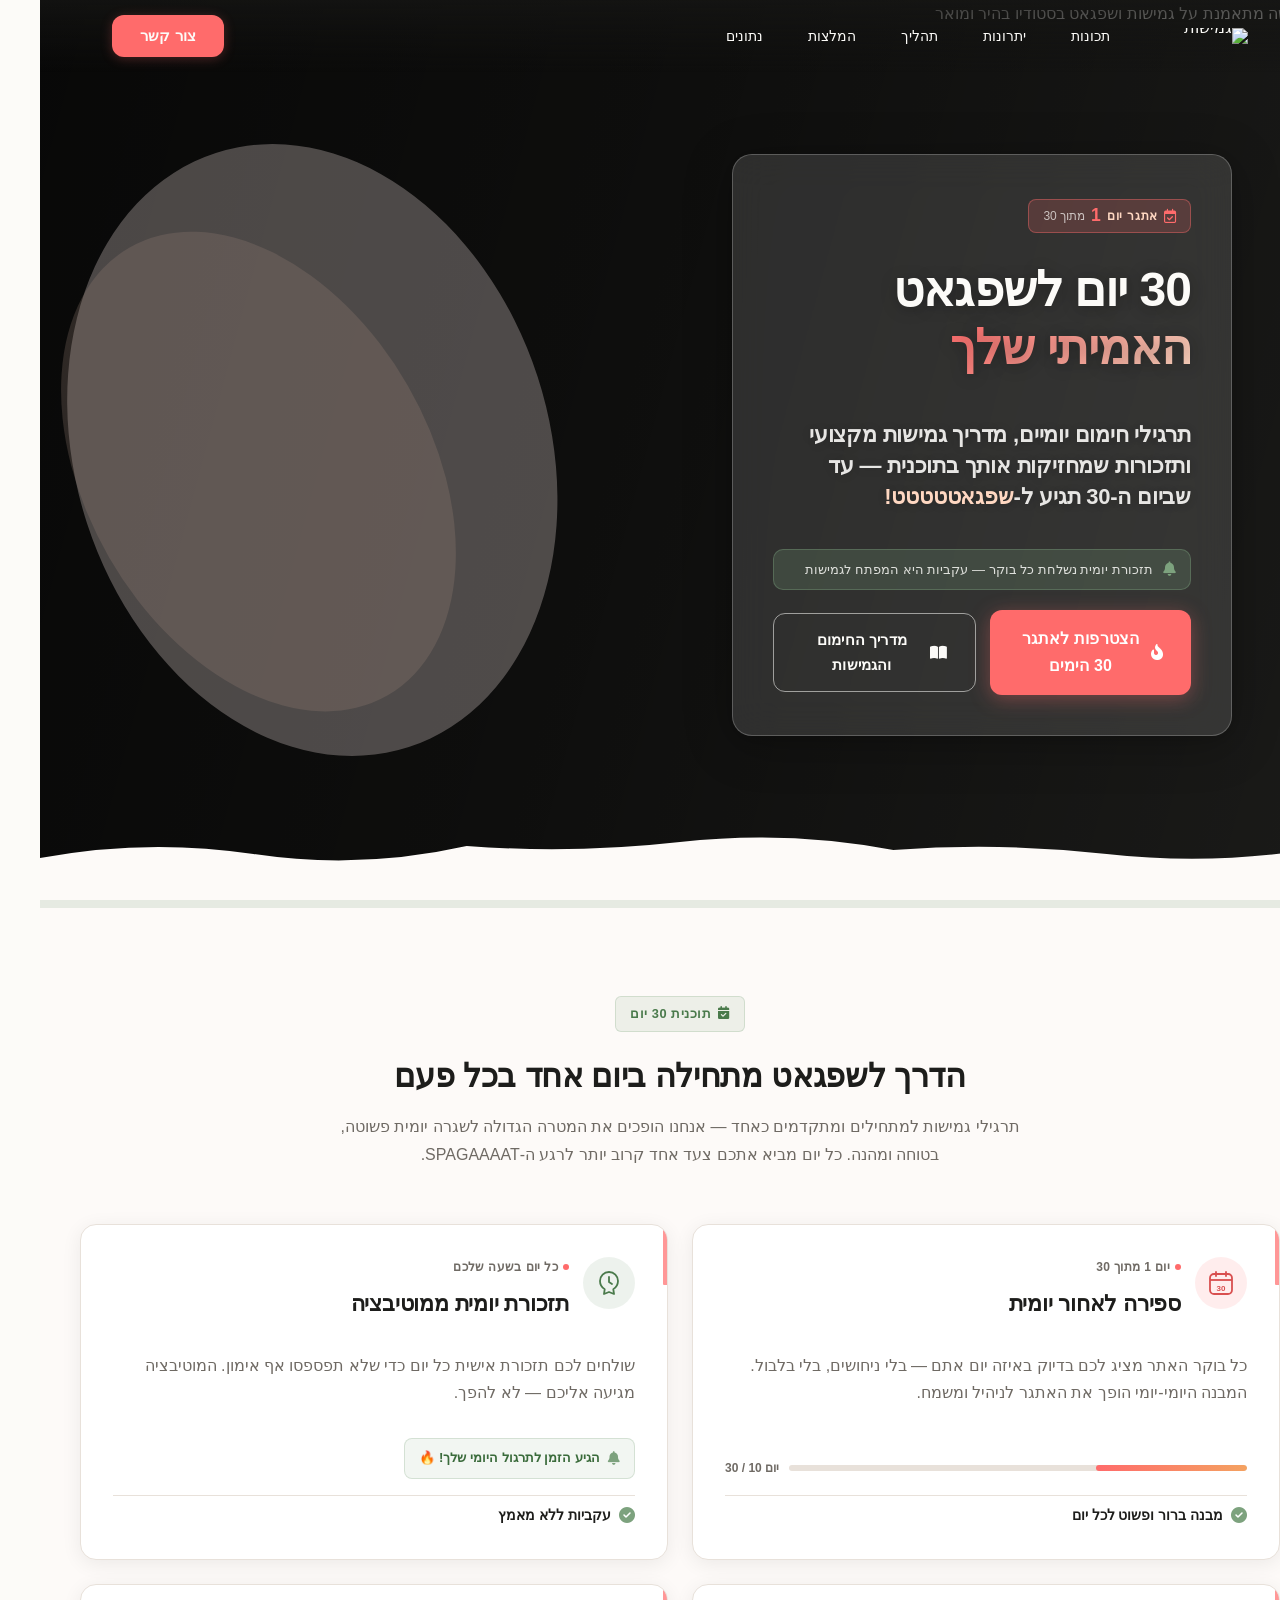
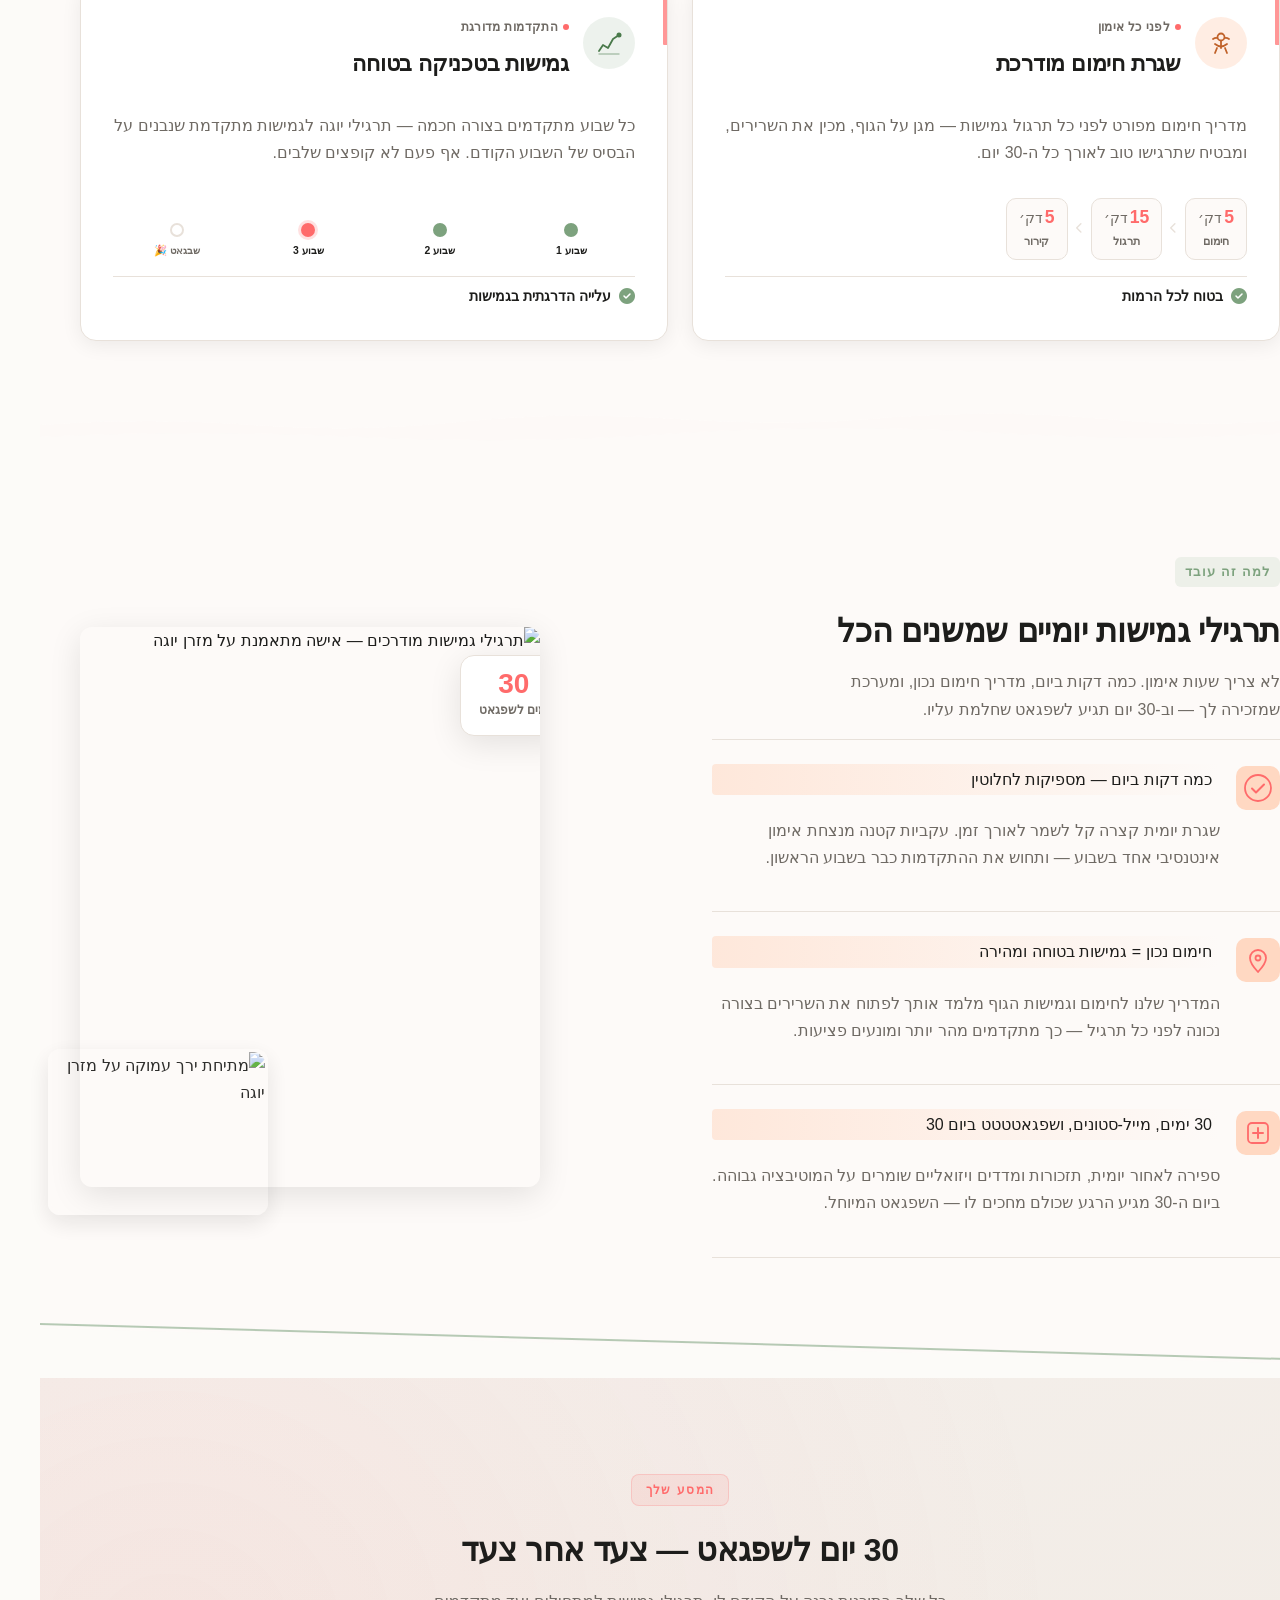
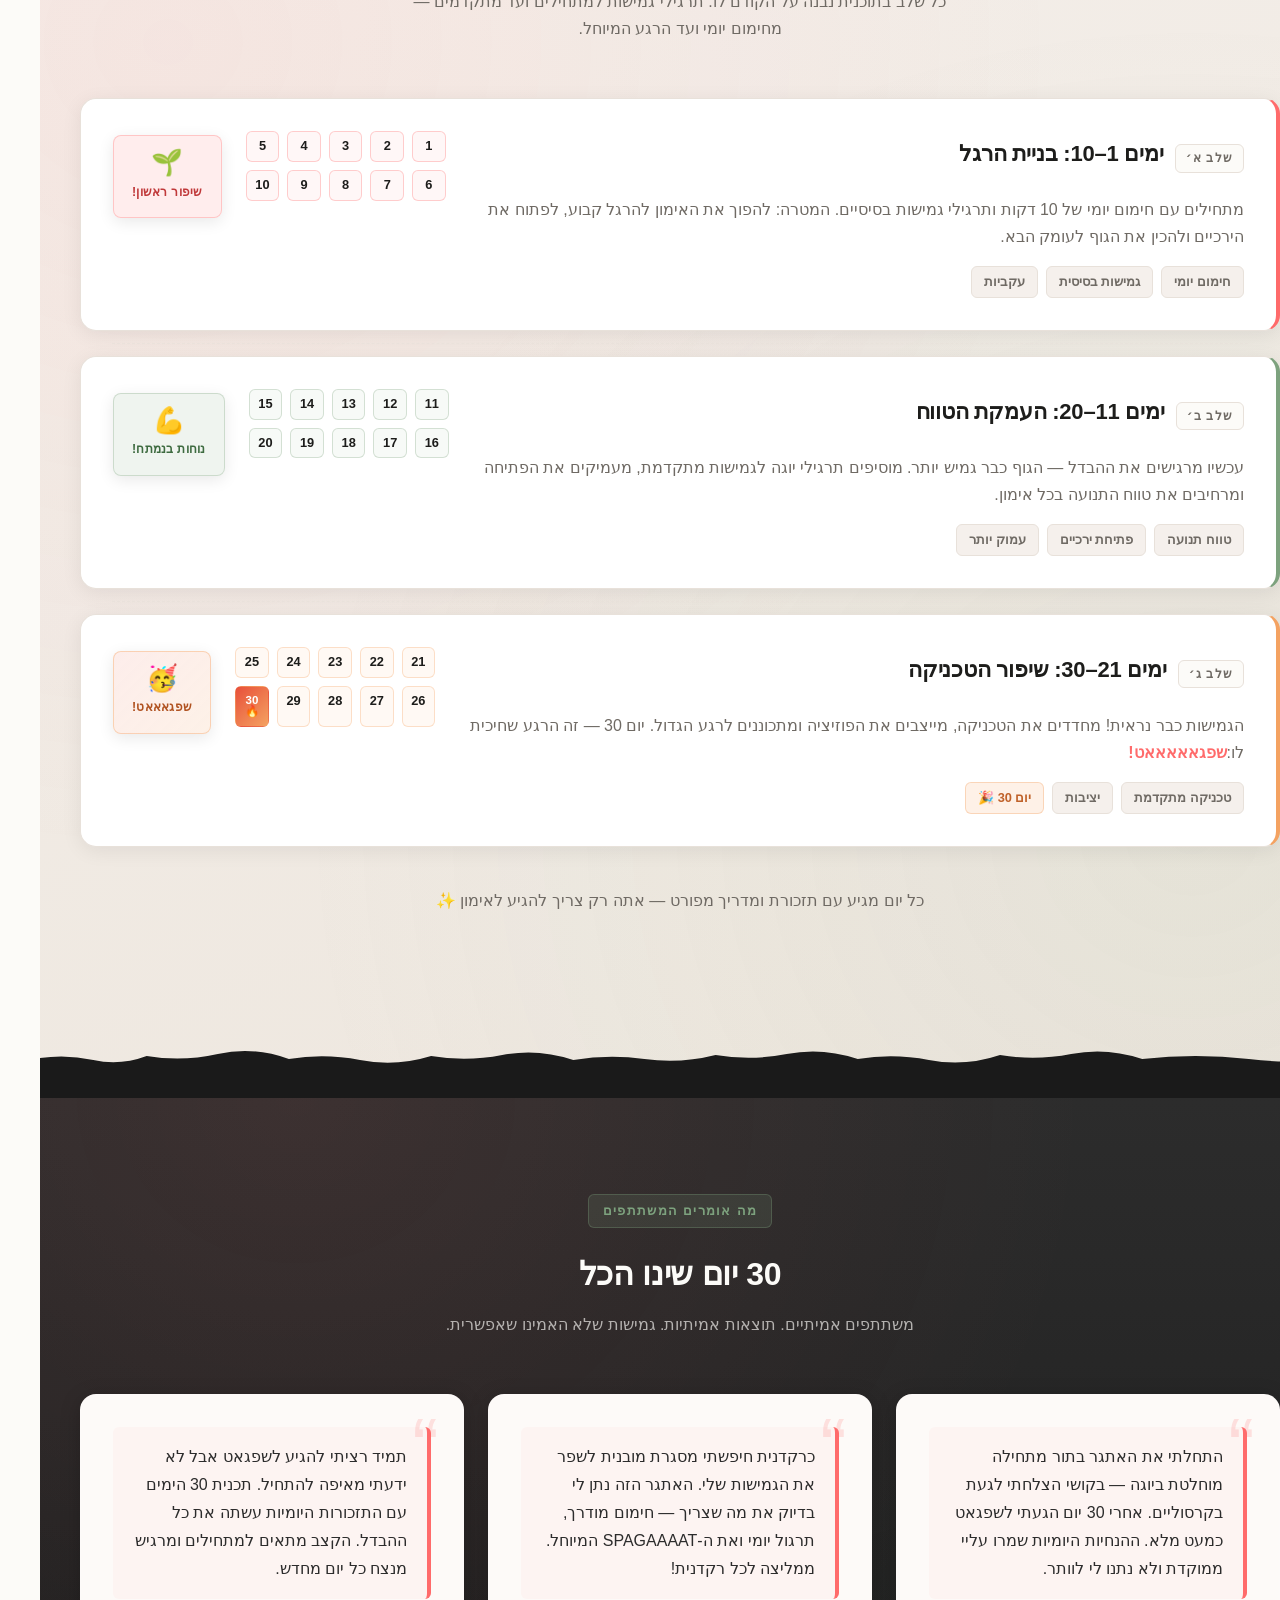
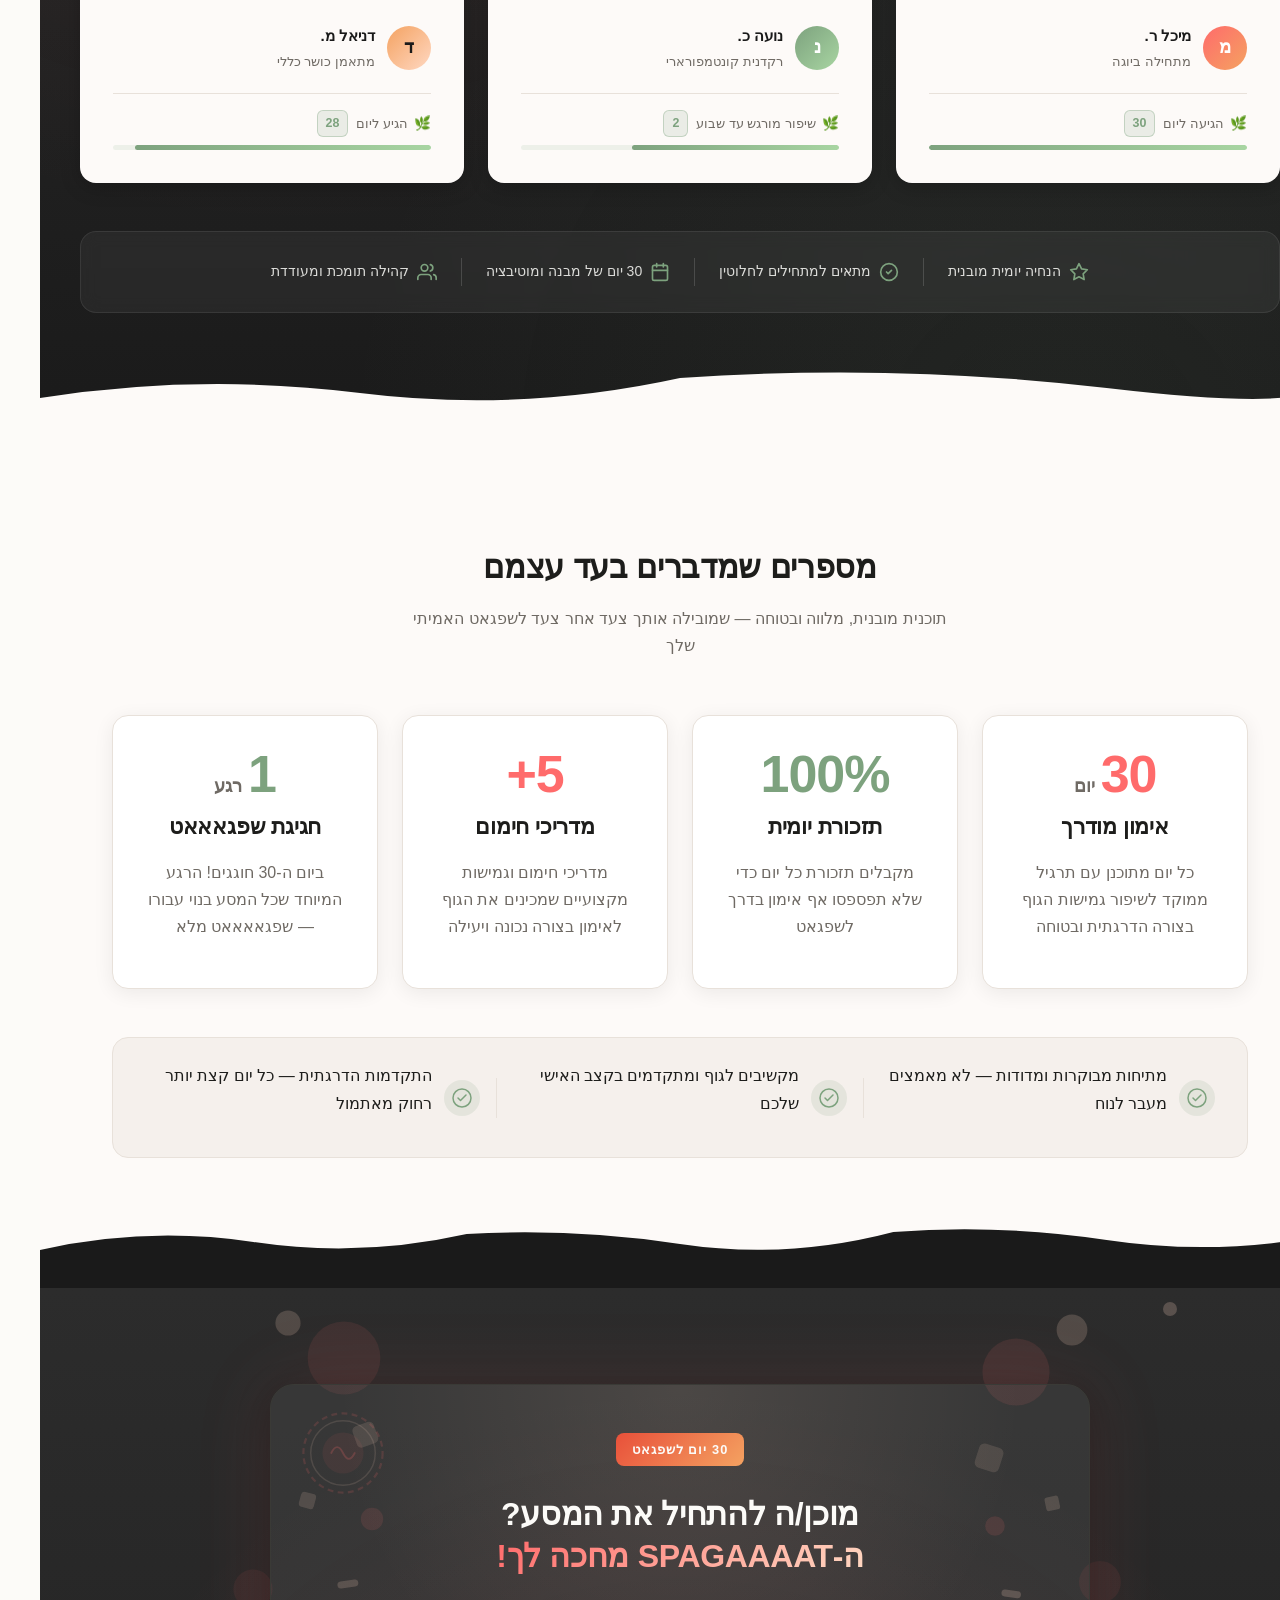
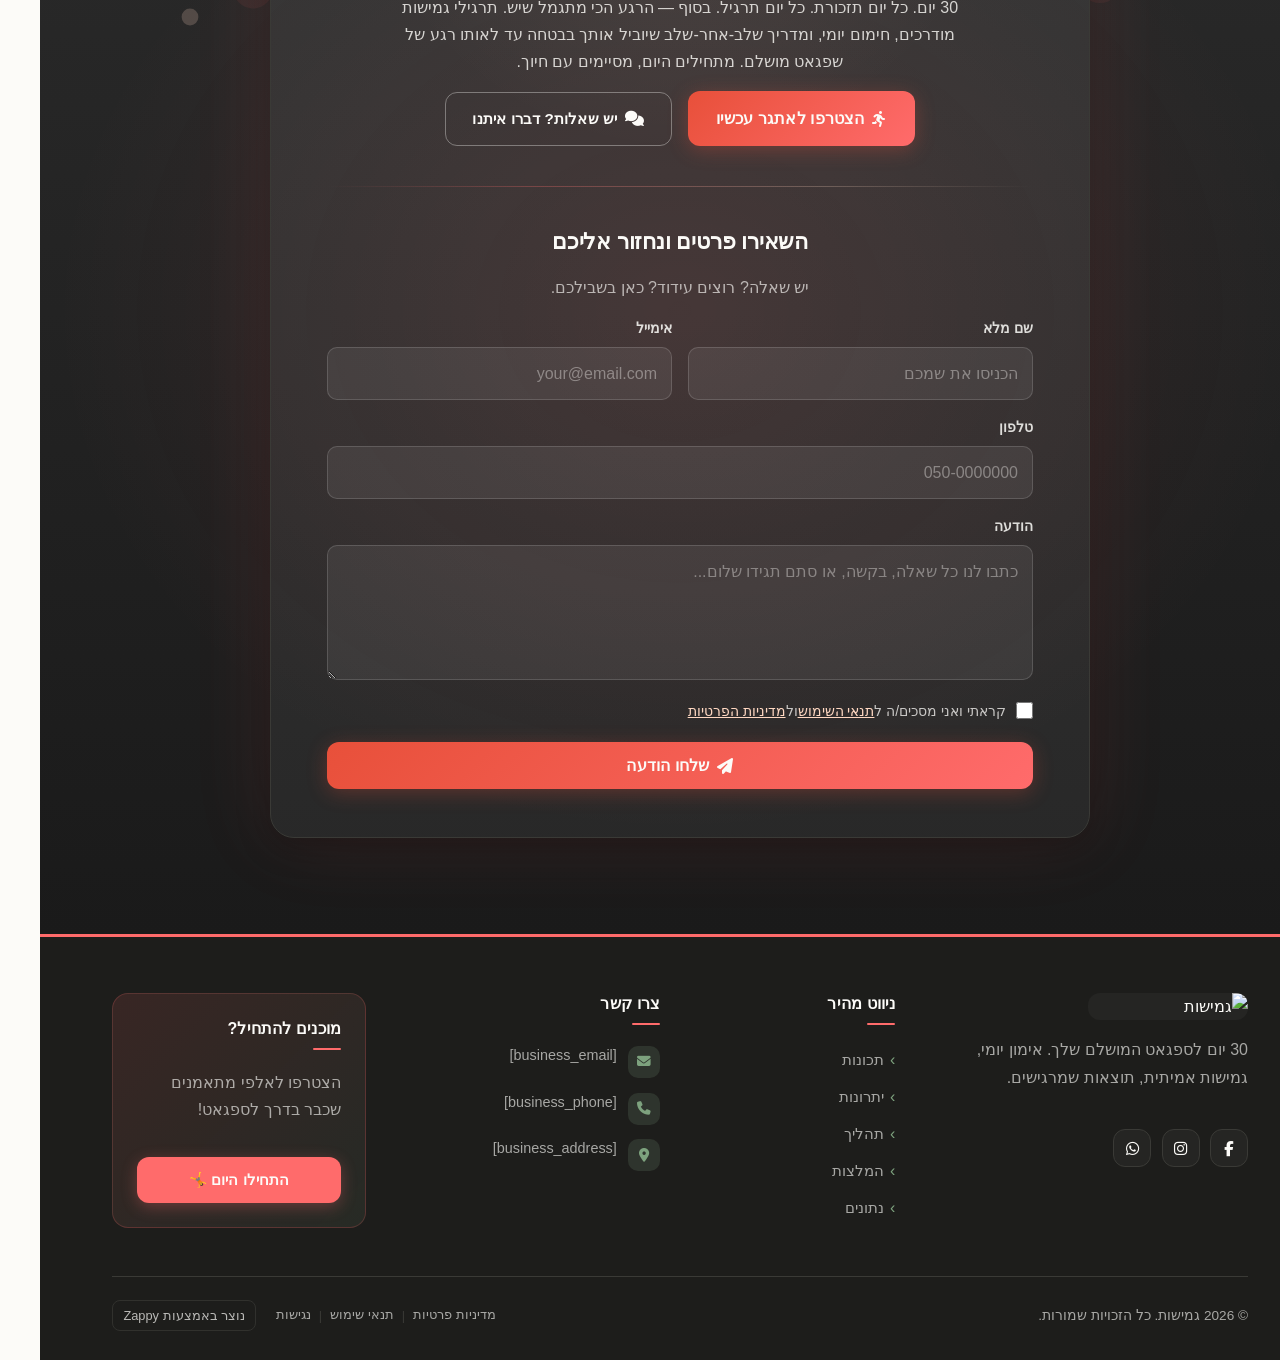
==== public/index.html @ 439f0828 "Background sync: Progressive GitHub Sync" ====
<!doctype html><html dir="rtl" lang="he"><head><meta charset="UTF-8"><meta content="width=device-width,initial-scale=1" name="viewport"><meta content="index, follow" name="robots"><title>גמישות — גמישות</title><meta content="A 30-day splits challenge website that counts down each day and sends daily reminders to practice the splits. The site features a warm-up and flexibility guide " name="description"><meta content="גמישות, תרגילי גמישות למתחילים, גמישות, תרגילי יוגה לגמישות מתקדמת" name="keywords"><link href="/assets/favicon.ico" rel="icon" type="image/x-icon"><link href="/assets/favicon-16x16.png" rel="icon" type="image/png" sizes="16x16"><link href="/assets/favicon-32x32.png" rel="icon" type="image/png" sizes="32x32"><link href="/assets/favicon-48x48.png" rel="icon" type="image/png" sizes="48x48"><link href="/assets/favicon-192x192.png" rel="icon" type="image/png" sizes="192x192"><link href="/assets/favicon-512x512.png" rel="icon" type="image/png" sizes="512x512"><link href="/assets/apple-touch-icon.png" rel="apple-touch-icon"><script>!function(){"use strict";var t="da59eb76-eee5-4b2c-bd40-662107f26c47",e="https://api.zappy5.com/api/analytics/track",a=18e5,n=2592e6,o=!0,i=!0,r=!0;var s=function(){var e="zappy_visitor_"+t,a=null;try{if(a=localStorage.getItem(e)){var o=JSON.parse(a),i=Date.now();if(i-o.created<n)return o.lastSeen=i,localStorage.setItem(e,JSON.stringify(o)),o.id}}catch(t){console.warn("Zappy Analytics: LocalStorage not available")}var r="zv_"+Date.now()+"_"+Math.random().toString(36).substr(2,9);try{localStorage.setItem(e,JSON.stringify({id:r,created:Date.now(),lastSeen:Date.now()}))}catch(t){}return r}(),c=function(){var e="zappy_session_"+t,n=null;try{if(n=sessionStorage.getItem(e)){var o=JSON.parse(n),i=Date.now();if(i-o.timestamp<a)return o.timestamp=i,sessionStorage.setItem(e,JSON.stringify(o)),o.id}}catch(t){console.warn("Zappy Analytics: SessionStorage not available")}var r="zs_"+Date.now()+"_"+Math.random().toString(36).substr(2,9);try{sessionStorage.setItem(e,JSON.stringify({id:r,timestamp:Date.now()}))}catch(t){}return r}();function l(a,n){n=n||{};var o={website_id:t,event_type:a,page_path:window.location.pathname,referrer:document.referrer||"direct",visitor_id:s,session_id:c,metadata:n};if(navigator.sendBeacon){var i=new Blob([JSON.stringify(o)],{type:"application/json"});navigator.sendBeacon(e,i)}else fetch(e,{method:"POST",headers:{"Content-Type":"application/json"},body:JSON.stringify(o),keepalive:!0}).catch(function(t){console.warn("Zappy Analytics: Failed to track event",t)})}o&&l("pageview",{title:document.title,url:window.location.href}),i&&document.addEventListener("click",function(t){var e=t.target;if("BUTTON"===e.tagName||e.closest("button")){var a="BUTTON"===e.tagName?e:e.closest("button");l("click",{element:"button",text:a.textContent.trim().substring(0,100),id:a.id||null,class:a.className||null})}else if("A"===e.tagName||e.closest("a")){var n="A"===e.tagName?e:e.closest("a");l("navigation",{element:"link",text:n.textContent.trim().substring(0,100),href:n.href,external:n.hostname!==window.location.hostname})}},!0),r&&document.addEventListener("submit",function(t){var e=t.target;l("form_submit",{form_id:e.id||null,form_name:e.name||null,form_action:e.action||null,form_method:e.method||"GET"})},!0);var d=Date.now();window.addEventListener("beforeunload",function(){l("page_unload",{time_on_page:Math.floor((Date.now()-d)/1e3),page_path:window.location.pathname})}),window.zappyAnalytics={track:l,getVisitorId:function(){return s},getSessionId:function(){return c}}}()</script><meta content="גמישות — גמישות" property="og:title"><meta content="A 30-day splits challenge website that counts down each day and sends daily reminders to practice the splits. The site features a warm-up and flexibility guide " property="og:description"><meta content="summary_large_image" name="twitter:card"><meta content="גמישות — גמישות" name="twitter:title"><meta content="A 30-day splits challenge website that counts down each day and sends daily reminders to practice the splits. The site features a warm-up and flexibility guide " name="twitter:description"><meta content="website" property="og:type"><meta content="he_IL" property="og:locale"><link href="https://cdnjs.cloudflare.com/ajax/libs/font-awesome/6.4.0/css/all.min.css" rel="stylesheet"><link href="/assets/favicon.ico" rel="icon" type="image/x-icon"><link href="/assets/favicon-16x16.png" rel="icon" type="image/png" sizes="16x16"><link href="/assets/favicon-32x32.png" rel="icon" type="image/png" sizes="32x32"><link href="/assets/favicon-48x48.png" rel="icon" type="image/png" sizes="48x48"><link href="/assets/favicon-192x192.png" rel="icon" type="image/png" sizes="192x192"><link href="/assets/favicon-512x512.png" rel="icon" type="image/png" sizes="512x512"><link href="/assets/apple-touch-icon.png" rel="apple-touch-icon"><link href="https://cdn.jsdelivr.net/npm/vanilla-cookieconsent@3/dist/cookieconsent.css" rel="stylesheet"><script src="https://cdn.jsdelivr.net/npm/vanilla-cookieconsent@3/dist/cookieconsent.umd.js"></script><script src="https://cdn.jsdelivr.net/gh/mickidum/acc_toolbar/acctoolbar/acctoolbar.min.js"></script><link href="/styles.css" rel="stylesheet"><style id="zappy-dropdown-submenu-styles">#navMenu li:has(.sub-menu),.nav-menu li:has(.sub-menu),.navbar li:has(.sub-menu),nav li:has(.sub-menu){position:relative}#navMenu .sub-menu,.nav-menu .sub-menu,.navbar .sub-menu,nav .sub-menu{display:block!important;position:absolute!important;top:100%;left:0;min-width:220px;background:#fff;border-radius:8px;box-shadow:0 8px 25px rgba(0,0,0,.15);padding:8px 0;opacity:0;visibility:hidden;transform:translateY(10px);transition:all .3s ease;z-index:1000;list-style:none;pointer-events:none}#navMenu li:hover>.sub-menu,.nav-menu li:hover>.sub-menu,.navbar li:hover>.sub-menu,nav li:hover>.sub-menu{opacity:1!important;visibility:visible!important;transform:translateY(0)!important;pointer-events:auto!important}.sub-menu li{list-style:none;margin:0;padding:0}.sub-menu a{display:block!important;padding:10px 16px!important;color:var(--text-dark,#333)!important;font-weight:500;text-decoration:none;white-space:nowrap;transition:background-color .2s}.sub-menu .zappy-nav-child>a{padding-left:28px!important;font-size:.9em!important;opacity:.85!important}[dir=rtl] .sub-menu .zappy-nav-child>a,html[lang=ar] .sub-menu .zappy-nav-child>a,html[lang=he] .sub-menu .zappy-nav-child>a{padding-left:10px!important;padding-right:28px!important}.sub-menu .zappy-nav-parent>a{font-weight:600!important}.sub-menu a:hover{background-color:#f5f5f5}[dir=rtl] .nav-menu .sub-menu,[dir=rtl] .navbar .sub-menu,[dir=rtl] nav .sub-menu,html[lang=ar] .nav-menu .sub-menu,html[lang=ar] .navbar .sub-menu,html[lang=ar] nav .sub-menu,html[lang=he] .nav-menu .sub-menu,html[lang=he] .navbar .sub-menu,html[lang=he] nav .sub-menu{left:auto!important;right:0!important}.sub-menu:empty,.sub-menu:not(:has(li)):not(:has(> a)),.sub-menu:not(:has(li:not(.zappy-hidden-menu-item))):not(:has(> a)){display:none!important;opacity:0!important;visibility:hidden!important;pointer-events:none!important}li:has(.menu-group-title):hover>.sub-menu{opacity:1!important;visibility:visible!important;transform:translateY(0)!important;pointer-events:auto!important}#navMenu>li>.menu-group-title,.nav-menu>li>.menu-group-title{display:inline-block;padding:.5rem 1rem;cursor:default;user-select:none}@media (max-width:768px){#navMenu .sub-menu,.nav-menu .sub-menu,.navbar .sub-menu,nav .sub-menu{position:static!important;transform:none!important;box-shadow:none!important;background:0 0!important;max-height:0;overflow:hidden;opacity:0;visibility:hidden;transition:max-height .3s ease,opacity .3s ease;padding:0!important;border-radius:0!important}#navMenu .sub-menu.mobile-expanded,.nav-menu .sub-menu.mobile-expanded,.navbar .sub-menu.mobile-expanded{max-height:none!important;overflow-y:visible!important;opacity:1!important;visibility:visible!important;padding:8px 0 8px 16px!important}[dir=rtl] .sub-menu.mobile-expanded,html[lang=he] .sub-menu.mobile-expanded{padding:8px 16px 8px 0!important}#navMenu li:hover>.sub-menu,.nav-menu li:hover>.sub-menu,.navbar li:hover>.sub-menu,nav li:hover>.sub-menu{opacity:0;visibility:hidden;pointer-events:none}#navMenu li>.sub-menu.mobile-expanded,.nav-menu li>.sub-menu.mobile-expanded,.navbar li>.sub-menu.mobile-expanded,nav li>.sub-menu.mobile-expanded{opacity:1!important;visibility:visible!important;pointer-events:auto!important}#navMenu li:has(.sub-menu),.nav-menu li:has(.sub-menu),.navbar li:has(.sub-menu),nav li:has(.sub-menu){display:flex!important;flex-wrap:wrap!important;align-items:center!important;position:relative!important;min-height:44px!important}#navMenu li:has(.sub-menu)>a,.nav-menu li:has(.sub-menu)>a,.navbar li:has(.sub-menu)>a,nav li:has(.sub-menu)>a{flex:1!important;min-width:0!important}#navMenu li:has(.sub-menu)>.menu-group-title,.nav-menu li:has(.sub-menu)>.menu-group-title,.navbar li:has(.sub-menu)>.menu-group-title,nav li:has(.sub-menu)>.menu-group-title{flex:1!important;min-width:0!important;padding:0!important;line-height:inherit!important}#navMenu li:has(.sub-menu)>.sub-menu,.nav-menu li:has(.sub-menu)>.sub-menu,.navbar li:has(.sub-menu)>.sub-menu,nav li:has(.sub-menu)>.sub-menu{flex-basis:100%!important;width:100%!important}#navMenu li:has(.sub-menu)>a [class*=arrow],#navMenu li:has(.sub-menu)>a [class*=chevron],.nav-menu li:has(.sub-menu)>a .fa-angle-down,.nav-menu li:has(.sub-menu)>a .fa-chevron-down,.nav-menu li:has(.sub-menu)>a [class*=arrow],.nav-menu li:has(.sub-menu)>a [class*=chevron],nav li:has(.sub-menu)>a [class*=arrow],nav li:has(.sub-menu)>a [class*=chevron]{display:none!important;visibility:hidden!important}.mobile-submenu-toggle{display:flex!important;align-items:center!important;justify-content:center!important;width:44px!important;height:auto!important;background:0 0!important;border:none!important;cursor:pointer!important;color:var(--text-light)!important;position:static!important;flex-shrink:0!important;align-self:stretch!important;z-index:2!important;padding:0!important;margin:0!important}.mobile-submenu-toggle::after{content:''!important;width:0!important;height:0!important;border-left:6px solid transparent!important;border-right:6px solid transparent!important;border-top:7px solid currentColor!important;transition:transform .3s ease!important}.mobile-submenu-toggle.expanded::after{transform:rotate(180deg)!important}.sub-menu a{padding:10px 0!important;display:block!important;color:var(--text-light)!important;white-space:normal!important}.sub-menu .zappy-nav-child>a{padding-left:28px!important;font-size:.9em!important;opacity:.85!important}[dir=rtl] .sub-menu .zappy-nav-child>a,html[lang=ar] .sub-menu .zappy-nav-child>a,html[lang=he] .sub-menu .zappy-nav-child>a{padding-left:0!important;padding-right:28px!important}.sub-menu .zappy-nav-parent>a{font-weight:600!important}#navMenu.active,.nav-menu.active{max-width:100vw!important;overflow-x:hidden!important;box-sizing:border-box!important}.navbar .sub-menu li a,.zappy-products-dropdown .sub-menu a,nav.navbar .sub-menu li a{color:var(--text-light)!important}}@media (min-width:769px){.mobile-submenu-toggle{display:none!important}}</style><style id="mobile-lang-menu-deployed-css">@media (max-width:768px){.lang-switcher,.nav-container .lang-switcher,.nav-cta-container .lang-switcher,.nav-ecommerce-icons .lang-switcher,.nav-icons-left .lang-switcher,.navbar .lang-switcher,.navbar .nav-cta-container .lang-switcher{display:none!important}.mobile-lang-menu{width:100%;border-top:1px solid rgba(128,128,128,.2);padding:8px 0 0 0;margin-top:8px}.mobile-lang-toggle{display:flex!important;align-items:center;justify-content:space-between;width:100%;padding:12px 16px;background:0 0;border:none;cursor:pointer;font-size:15px;color:inherit;font-family:inherit}.mobile-lang-toggle::after{content:'';display:inline-block;width:8px;height:8px;border-right:2px solid currentColor;border-bottom:2px solid currentColor;transform:rotate(45deg);transition:transform .3s ease;margin-left:8px}.mobile-lang-toggle.expanded::after{transform:rotate(-135deg)}.mobile-lang-options{max-height:0;overflow:hidden;transition:max-height .3s ease}.mobile-lang-options.expanded{max-height:300px}.mobile-lang-option{display:flex!important;align-items:center;gap:10px;padding:10px 24px;text-decoration:none;color:inherit;font-size:14px;font-family:inherit}.mobile-lang-option:hover{background:rgba(128,128,128,.1)}.mobile-lang-option.active{font-weight:600;opacity:.7;pointer-events:none}.mobile-lang-option img{width:20px;height:20px;border-radius:50%}}@media (min-width:769px){.mobile-lang-menu{display:none!important}}</style><style id="zappy-widget-visibility">#mic-access-tool-box,#mic-access-tool-general-button,#mic-init-access-tool #mic-access-tool-box,#mic-init-access-tool #mic-access-tool-general-button,#mic-init-access-tool .mic-access-tool-general-button,._access-icon,._access-menu,.mic-access-tool-box,.mic-access-tool-general-button,div[id*=mic-access-tool-box]{display:none!important;visibility:hidden!important;opacity:0!important;pointer-events:none!important}</style></head><body><nav class="navbar" dir="rtl"><button class="mobile-toggle" aria-label="Menu" id="mobileToggle"><svg viewBox="0 0 24 24" fill="none" height="24" width="24" class="hamburger-icon"><path d="M3 12h18M3 6h18M3 18h18" stroke="currentColor" stroke-width="2" stroke-linecap="round"></path></svg><svg viewBox="0 0 24 24" fill="none" height="24" width="24" class="close-icon" style="display:none"><path d="M18 6L6 18M6 6l12 12" stroke="currentColor" stroke-width="2" stroke-linecap="round"></path></svg></button><button class="phone-header-btn" aria-label="Call" data-phone="[business_phone]"><svg viewBox="0 0 24 24" fill="currentColor" height="20" width="20"><path d="M22 16.92v3a2 2 0 0 1-2.18 2 19.79 19.79 0 0 1-8.63-3.07 19.5 19.5 0 0 1-6-6 19.79 19.79 0 0 1-3.07-8.67A2 2 0 0 1 4.11 2h3a2 2 0 0 1 2 1.72 12.84 12.84 0 0 0 .7 2.81 2 2 0 0 1-.45 2.11L8.09 9.91a16 16 0 0 0 6 6l1.27-1.27a2 2 0 0 1 2.11-.45 12.84 12.84 0 0 0 2.81.7A2 2 0 0 1 22 16.92z"></path></svg></button><div class="nav-container"><div class="nav-right-group"><div class="nav-brand"><a href="/" class="logo-link"><img alt="גמישות" src="/assets/logo.webp" class="logo"></a></div><ul class="nav-menu" id="navMenu"><li><a href="#features">תכונות</a></li><li><a href="#benefits">יתרונות</a></li><li><a href="#process">תהליך</a></li><li><a href="#testimonials">המלצות</a></li><li><a href="#stats">נתונים</a></li></ul></div><div class="nav-cta-container"><a href="#cta" class="nav-cta-btn">צור קשר</a></div></div></nav><script>window.addEventListener("load",function(){const e=document.querySelector(".navbar, nav, header");if(!e)return void console.log("[Navbar] Navbar element not found");let t=document.getElementById("mobileToggle")||document.querySelector(".mobile-toggle")||document.querySelector(".hamburger")||document.querySelector(".hamburger-menu")||document.querySelector(".menu-toggle")||document.querySelector(".burger-menu")||document.querySelector('[aria-label="Menu"]')||document.querySelector('[aria-label="תפריט"]');const o=document.querySelector(".phone-header-btn"),n=window.getComputedStyle(e);let r=n.backgroundColor;if(console.log("[Navbar] Initial navbar background:",r),"transparent"===r||"rgba(0, 0, 0, 0)"===r||r.startsWith("rgba")&&r.includes(", 0)")){const e=n.backgroundImage;if(e&&"none"!==e)console.log("[Navbar] Navbar has background image/gradient, using dark text"),r="rgb(240, 240, 240)";else{const e=window.getComputedStyle(document.body).backgroundColor;console.log("[Navbar] Navbar transparent, using body background:",e),r=e}}const i=r.match(/\d+/g);if(i&&i.length>=3){const e=(.299*parseInt(i[0])+.587*parseInt(i[1])+.114*parseInt(i[2]))/255;console.log("[Navbar] Mobile button colors preserved from Claude CSS (luminance:",e.toFixed(2)+")");const n=document.createElement("style");n.id="zappy-mobile-nav-fix";document.documentElement.lang;document.documentElement.dir,n.textContent='\n        /* Hide mobile buttons on desktop, show only on mobile */\n        @media (min-width: 769px) {\n          .mobile-toggle,\n          .phone-header-btn {\n            display: none !important;\n          }\n        }\n        \n        /* Show and position mobile buttons correctly on mobile */\n        @media (max-width: 768px) {\n          .mobile-toggle,\n          .phone-header-btn {\n            position: absolute !important;\n            top: 50% !important;\n            transform: translateY(-50%) !important;\n            z-index: 1001 !important;\n            display: flex !important;\n            align-items: center !important;\n            justify-content: center !important;\n            width: 36px !important;\n            height: 36px !important;\n            border-radius: 50% !important;\n            border: none !important;\n            cursor: pointer !important;\n            padding: 6px !important;\n            background: none !important;\n            color: var(--nav-text, var(--text-light)) !important;\n          }\n          \n          /* LTR positioning (default): hamburger LEFT, phone RIGHT */\n          html:not([dir="rtl"]):not([lang="he"]):not([lang="ar"]) .mobile-toggle,\n          html[dir="ltr"] .mobile-toggle {\n            left: 12px !important;\n            right: auto !important;\n          }\n          html:not([dir="rtl"]):not([lang="he"]):not([lang="ar"]) .phone-header-btn,\n          html[dir="ltr"] .phone-header-btn {\n            right: 12px !important;\n            left: auto !important;\n          }\n          \n          /* RTL positioning: hamburger RIGHT, phone LEFT */\n          html[dir="rtl"] .mobile-toggle,\n          html[lang="he"] .mobile-toggle,\n          html[lang="ar"] .mobile-toggle {\n            right: 12px !important;\n            left: auto !important;\n          }\n          html[dir="rtl"] .phone-header-btn,\n          html[lang="he"] .phone-header-btn,\n          html[lang="ar"] .phone-header-btn {\n            left: 12px !important;\n            right: auto !important;\n          }\n          \n          /* CRITICAL: Ensure nav-container has min-height on mobile */\n          /* All children are positioned absolutely/fixed on mobile, so height:auto collapses to 0 */\n          .nav-container {\n            min-height: 70px !important;\n            position: relative !important;\n          }\n          \n          /* Ensure SVG icons are properly sized and inherit color */\n          .mobile-toggle svg,\n          .phone-header-btn svg {\n            width: 24px !important;\n            height: 24px !important;\n            /* Don\'t force display - let JavaScript control hamburger/close toggle */\n          }\n          \n          /* Reset nav-cta-container on mobile - remove desktop box-shadow/padding */\n          /* that creates a visible ghost box when CTA button is hidden */\n          .nav-cta-container {\n            box-shadow: none !important;\n            padding: 0 !important;\n          }\n          \n          /* Hide nav-cta-container entirely on mobile when there\'s no lang-switcher */\n          /* (only the CTA button is inside, and it\'s hidden on mobile) */\n          .nav-cta-container:not(:has(.lang-switcher)) {\n            display: none !important;\n          }\n          \n          /* CRITICAL: Prevent hero image fade gradient from bleeding over headline text */\n          /* The .image-fade-gradient has bottom: -30px (extends below parent) */\n          /* On mobile stacked layout, this overlaps the h1 text below the image */\n          .hero-image-column {\n            overflow: hidden !important;\n          }\n          .image-fade-gradient {\n            bottom: 0 !important;\n          }\n          \n          /* Hide desktop language switcher on mobile - hamburger menu handles it */\n          /* High specificity to override stored CSS */\n          .lang-switcher,\n          .nav-cta-container .lang-switcher,\n          .nav-container .lang-switcher,\n          .navbar .lang-switcher,\n          .navbar .nav-cta-container .lang-switcher {\n            display: none !important;\n          }\n        }\n      ';const r=document.getElementById("zappy-mobile-nav-fix");r&&r.remove(),document.head.appendChild(n),console.log("[Navbar] Critical CSS injected for mobile nav positioning");const l=window.innerWidth<=768;if(t){const e=t.querySelector(".hamburger-icon"),o=t.querySelector(".close-icon");e&&(e.style.setProperty("width","24px","important"),e.style.setProperty("height","24px","important"),e.style.setProperty("display","block","important")),o&&(o.style.setProperty("width","24px","important"),o.style.setProperty("height","24px","important"),o.style.setProperty("display","none","important")),l?(t.style.setProperty("position","absolute","important"),t.style.setProperty("top","50%","important"),t.style.setProperty("transform","translateY(-50%)","important"),t.style.setProperty("z-index","1001","important"),t.style.removeProperty("left"),t.style.removeProperty("right"),console.log("[Navbar] Mobile toggle positioning applied (mobile viewport)")):(t.style.removeProperty("position"),t.style.removeProperty("top"),t.style.removeProperty("transform"),t.style.removeProperty("z-index"),t.style.removeProperty("left"),t.style.removeProperty("right"),console.log("[Navbar] Desktop viewport - cleared mobile toggle inline positioning"))}if(o){const e=o.querySelector("svg");e&&(e.style.width="24px",e.style.height="24px",e.setAttribute("width","24"),e.setAttribute("height","24")),l?(o.style.setProperty("position","absolute","important"),o.style.setProperty("top","50%","important"),o.style.setProperty("transform","translateY(-50%)","important"),o.style.setProperty("z-index","1001","important"),o.style.removeProperty("left"),o.style.removeProperty("right"),console.log("[Navbar] Phone button positioning applied (mobile viewport)")):(o.style.removeProperty("position"),o.style.removeProperty("top"),o.style.removeProperty("transform"),o.style.removeProperty("z-index"),o.style.removeProperty("left"),o.style.removeProperty("right"),console.log("[Navbar] Desktop viewport - cleared phone button inline positioning"))}}else console.log("[Navbar] Could not parse background color:",r);t=document.getElementById("mobileToggle")||document.querySelector(".mobile-toggle")||document.querySelector(".hamburger")||document.querySelector(".hamburger-menu")||document.querySelector(".menu-toggle")||document.querySelector(".burger-menu")||document.querySelector('[aria-label="Menu"]')||document.querySelector('[aria-label="תפריט"]');const l=document.getElementById("navMenu")||document.querySelector(".nav-menu")||document.querySelector(".nav-links")||document.querySelector("nav ul:not(.submenu)");if(!t||!l)return void console.log("[Navbar] Mobile toggle or menu not found:",{toggle:!!t,menu:!!l});l.id||(l.id="navMenu"),console.log("[Navbar] Initializing mobile menu...");const a=t.cloneNode(!0);t.parentNode.replaceChild(a,t),a.addEventListener("click",function(e){e.preventDefault(),e.stopPropagation();const t=this.querySelector(".hamburger-icon"),o=this.querySelector(".close-icon");l.classList.contains("active")?(l.classList.remove("active"),t&&t.style.setProperty("display","block","important"),o&&o.style.setProperty("display","none","important"),document.body.style.overflow="",console.log("[Navbar] Menu closed")):(l.classList.add("active"),t&&t.style.setProperty("display","none","important"),o&&o.style.setProperty("display","block","important"),document.body.style.overflow="hidden",console.log("[Navbar] Menu opened"))}),l.querySelectorAll("a").forEach(function(e){e.addEventListener("click",function(){if("#"===this.getAttribute("href"))return;const e=a.querySelector(".hamburger-icon"),t=a.querySelector(".close-icon");l.classList.remove("active"),e&&e.style.setProperty("display","block","important"),t&&t.style.setProperty("display","none","important"),document.body.style.overflow="",console.log("[Navbar] Menu closed (link clicked)")})});var s=l.querySelectorAll(".dropdown-toggle");s.forEach(function(e){e.addEventListener("click",function(e){e.preventDefault(),e.stopPropagation();var t=this.closest(".nav-dropdown");t&&(t.parentNode.querySelectorAll(".nav-dropdown.open").forEach(function(e){e!==t&&e.classList.remove("open")}),t.classList.toggle("open"),console.log("[Navbar] Dropdown toggled:",t.classList.contains("open")?"open":"closed"))})}),document.addEventListener("click",function(e){e.target.closest(".nav-dropdown")||document.querySelectorAll(".nav-dropdown.open").forEach(function(e){e.classList.remove("open")})}),console.log("[Navbar] Dropdown handlers initialized for "+s.length+" dropdowns"),o&&o.addEventListener("click",function(){const e=document.querySelectorAll('a[href^="tel:"]'),t=e.length>0?e[0].getAttribute("href").replace("tel:",""):"[business_phone]";window.location.href="tel:"+t,console.log("[Navbar] Phone button clicked")}),console.log("[Navbar] Mobile menu initialized successfully");const p=function(){const e=document.querySelector(".whatsapp-float");e&&(window.innerWidth>=769?(e.style.setProperty("display","none","important"),e.style.setProperty("visibility","hidden","important"),e.style.setProperty("opacity","0","important"),e.style.setProperty("pointer-events","none","important"),console.log("[WhatsApp] Button hidden on desktop")):(e.style.removeProperty("display"),e.style.removeProperty("visibility"),e.style.removeProperty("opacity"),e.style.removeProperty("pointer-events"),console.log("[WhatsApp] Button visible on mobile")))};let c;p(),window.addEventListener("resize",function(){clearTimeout(c),c=setTimeout(p,100)})})</script><main><section class="index-hero-section" data-layout-spec="בית-hero" dir="rtl" id="hero" data-hero-type="fullscreen-scrim"><div class="index-hero-bg"><img alt="אישה מתאמנת על גמישות ושפגאט בסטודיו בהיר ומואר" src="/assets/site-index-hero-image-1.webp" data-context="Bright natural-light yoga and stretching studio with warm wooden floors, large windows letting in golden morning light, a young woman in athletic wear performing a deep flexibility pose (low lunge or straddle stretch) on a colorful yoga mat, lush green plants in the background, airy and optimistic wellness atmosphere" data-placeholder="index-hero-image-1" height="700" width="1200" data-hero-bg="true"></div><div class="index-hero-scrim" aria-hidden="true"></div><div class="index-hero-petal" aria-hidden="true"><svg viewBox="0 0 520 600" aria-hidden="true" xmlns="http://www.w3.org/2000/svg" fill="none" data-no-icon-edit="true"><ellipse cx="290" cy="300" fill="#FFF0ED" fill-opacity="0.45" rx="220" ry="290" transform="rotate(-18 290 300)"></ellipse><ellipse cx="240" cy="320" fill="#FFD8C2" fill-opacity="0.25" rx="160" ry="240" transform="rotate(-30 240 320)"></ellipse></svg></div><div class="index-hero-container"><div class="index-hero-card"><div class="index-hero-day-chip"><span class="index-hero-chip-icon"><i class="fa-calendar-check fa-regular"></i></span><span class="index-hero-chip-label">אתגר יום</span><span class="index-hero-chip-number">1</span><span class="index-hero-chip-of">מתוך 30</span></div><h1 class="index-hero-h1">30 יום לשפגאט<br><span class="index-hero-h1-accent">האמיתי שלך</span></h1><h3 class="index-hero-subtitle">תרגילי חימום יומיים, מדריך גמישות מקצועי ותזכורות שמחזיקות אותך בתוכנית — עד שביום ה-30 תגיע ל-<strong>שפגאטטטטט!</strong></h3><div class="index-hero-reminder-strip"><span class="index-hero-reminder-icon" aria-hidden="true"><i class="fa-solid fa-bell"></i></span><span class="index-hero-reminder-text">תזכורת יומית נשלחת כל בוקר — עקביות היא המפתח לגמישות</span></div><div class="index-hero-ctas"><a href="#join" class="index-hero-btn-primary"><i class="fa-solid fa-fire-flame-curved"></i>הצטרפות לאתגר 30 הימים</a><a href="#guide" class="index-hero-btn-secondary"><i class="fa-solid fa-book-open"></i>מדריך החימום והגמישות</a></div></div></div><div class="index-hero-divider-wrapper"><svg viewBox="0 0 1440 90" aria-hidden="true" xmlns="http://www.w3.org/2000/svg" data-no-icon-edit="true" preserveAspectRatio="none"><path d="M0,90 L0,48 Q120,28 240,44 T480,36 Q600,44 720,32 T960,40 Q1080,32 1200,44 T1440,38 L1440,90 Z" fill="#FDFAF8"></path></svg></div></section><section class="index-features-section" data-layout-spec="בית-features" dir="rtl" id="features"><div class="ifs-ribbon" aria-hidden="true"><svg viewBox="0 0 1200 8" aria-hidden="true" xmlns="http://www.w3.org/2000/svg" data-no-icon-edit="true" preserveAspectRatio="none"><rect height="8" width="1200" fill="#7DA27E" opacity="0.18"></rect></svg></div><div class="ifs-container"><div class="ifs-intro"><span class="ifs-eyebrow"><i class="fa-solid fa-calendar-check" aria-hidden="true"></i>תוכנית 30 יום</span><h2 class="ifs-title">הדרך לשפגאט מתחילה ביום אחד בכל פעם</h2><p class="ifs-subtitle">תרגילי גמישות למתחילים ומתקדמים כאחד — אנחנו הופכים את המטרה הגדולה לשגרה יומית פשוטה, בטוחה ומהנה. כל יום מביא אתכם צעד אחד קרוב יותר לרגע ה-SPAGAAAAT.</p></div><div class="ifs-grid"><article class="ifs-card"><div class="ifs-card-top"><div class="ifs-icon-circle ifs-icon-coral"><svg viewBox="0 0 28 28" aria-hidden="true" xmlns="http://www.w3.org/2000/svg" fill="none" data-element-type="icon" data-icon-type="svg" height="28" width="28"><rect height="20" width="22" rx="4" x="3" y="5" stroke="currentColor" stroke-width="1.8"></rect><path d="M3 11h22" stroke="currentColor" stroke-width="1.8"></path><path d="M9 3v4M19 3v4" stroke="currentColor" stroke-width="1.8" stroke-linecap="round"></path><text fill="currentColor" font-family="Manrope,Inter,sans-serif" font-size="8" font-weight="700" text-anchor="middle" x="14" y="22">30</text></svg></div><div class="ifs-card-header"><span class="ifs-day-dot">יום 1 מתוך 30</span><h3 class="ifs-card-title">ספירה לאחור יומית</h3></div></div><p class="ifs-card-desc">כל בוקר האתר מציג לכם בדיוק באיזה יום אתם — בלי ניחושים, בלי בלבול. המבנה היומי-יומי הופך את האתגר לניהיל ומשמח.</p><div class="ifs-progress-wrap"><div class="ifs-progress-bar"><div class="ifs-progress-fill" style="width:33%"></div></div><span class="ifs-progress-label">יום 10 / 30</span></div><div class="ifs-check-row"><i class="fa-solid fa-circle-check ifs-check-icon" aria-hidden="true"></i><span>מבנה ברור ופשוט לכל יום</span></div></article><article class="ifs-card"><div class="ifs-card-top"><div class="ifs-icon-circle ifs-icon-sage"><svg viewBox="0 0 28 28" aria-hidden="true" xmlns="http://www.w3.org/2000/svg" fill="none" data-element-type="icon" data-icon-type="svg" height="28" width="28"><path d="M14 3C9.03 3 5 7.03 5 12c0 3.5 1.9 6.55 4.72 8.22L9 25l5-2 5 2-.72-4.78A9.96 9.96 0 0 0 23 12c0-4.97-4.03-9-9-9Z" stroke="currentColor" stroke-width="1.8" stroke-linejoin="round"></path><path d="M14 8v5l3 2" stroke="currentColor" stroke-width="1.8" stroke-linecap="round" stroke-linejoin="round"></path></svg></div><div class="ifs-card-header"><span class="ifs-day-dot">כל יום בשעה שלכם</span><h3 class="ifs-card-title">תזכורת יומית ממוטיבציה</h3></div></div><p class="ifs-card-desc">שולחים לכם תזכורת אישית כל יום כדי שלא תפספסו אף אימון. המוטיבציה מגיעה אליכם — לא להפך.</p><div class="ifs-notification-pill"><i class="fa-solid fa-bell" aria-hidden="true"></i><span>הגיע הזמן לתרגול היומי שלך! 🔥</span></div><div class="ifs-check-row"><i class="fa-solid fa-circle-check ifs-check-icon" aria-hidden="true"></i><span>עקביות ללא מאמץ</span></div></article><article class="ifs-card"><div class="ifs-card-top"><div class="ifs-icon-circle ifs-icon-peach"><svg viewBox="0 0 28 28" aria-hidden="true" xmlns="http://www.w3.org/2000/svg" fill="none" data-element-type="icon" data-icon-type="svg" height="28" width="28"><circle cx="14" cy="8" r="3.5" stroke="currentColor" stroke-width="1.8"></circle><path d="M14 12v7" stroke="currentColor" stroke-width="1.8" stroke-linecap="round"></path><path d="M8 15c2 1.5 4.5 2.5 6 2.5s4-1 6-2.5" stroke="currentColor" stroke-width="1.8" stroke-linecap="round"></path><path d="M10 19l-2 5M18 19l2 5" stroke="currentColor" stroke-width="1.8" stroke-linecap="round"></path><path d="M6 10c1.5-1 3-1.5 4-1" stroke="currentColor" stroke-width="1.8" stroke-linecap="round"></path><path d="M22 10c-1.5-1-3-1.5-4-1" stroke="currentColor" stroke-width="1.8" stroke-linecap="round"></path></svg></div><div class="ifs-card-header"><span class="ifs-day-dot">לפני כל אימון</span><h3 class="ifs-card-title">שגרת חימום מודרכת</h3></div></div><p class="ifs-card-desc">מדריך חימום מפורט לפני כל תרגול גמישות — מגן על הגוף, מכין את השרירים, ומבטיח שתרגישו טוב לאורך כל ה-30 יום.</p><div class="ifs-steps-row"><div class="ifs-step"><span class="ifs-step-num">5<small>דק׳</small></span><span class="ifs-step-label">חימום</span></div><div class="ifs-step-arrow" aria-hidden="true"><i class="fa-solid fa-chevron-left"></i></div><div class="ifs-step"><span class="ifs-step-num">15<small>דק׳</small></span><span class="ifs-step-label">תרגול</span></div><div class="ifs-step-arrow" aria-hidden="true"><i class="fa-solid fa-chevron-left"></i></div><div class="ifs-step"><span class="ifs-step-num">5<small>דק׳</small></span><span class="ifs-step-label">קירור</span></div></div><div class="ifs-check-row"><i class="fa-solid fa-circle-check ifs-check-icon" aria-hidden="true"></i><span>בטוח לכל הרמות</span></div></article><article class="ifs-card"><div class="ifs-card-top"><div class="ifs-icon-circle ifs-icon-sage"><svg viewBox="0 0 28 28" aria-hidden="true" xmlns="http://www.w3.org/2000/svg" fill="none" data-element-type="icon" data-icon-type="svg" height="28" width="28"><path d="M4 22 L8 16 L13 19 L18 10 L24 6" stroke="currentColor" stroke-width="1.8" stroke-linecap="round" stroke-linejoin="round"></path><circle cx="24" cy="6" r="2.5" fill="currentColor"></circle><path d="M4 25h20" stroke="currentColor" stroke-width="1.4" stroke-linecap="round" opacity="0.4"></path></svg></div><div class="ifs-card-header"><span class="ifs-day-dot">התקדמות מדורגת</span><h3 class="ifs-card-title">גמישות בטכניקה בטוחה</h3></div></div><p class="ifs-card-desc">כל שבוע מתקדמים בצורה חכמה — תרגילי יוגה לגמישות מתקדמת שנבנים על הבסיס של השבוע הקודם. אף פעם לא קופצים שלבים.</p><div class="ifs-week-dots"><div class="ifs-week-item ifs-week-done"><span class="ifs-week-dot"></span><span class="ifs-week-lbl">שבוע 1</span></div><div class="ifs-week-item ifs-week-done"><span class="ifs-week-dot"></span><span class="ifs-week-lbl">שבוע 2</span></div><div class="ifs-week-item ifs-week-active"><span class="ifs-week-dot"></span><span class="ifs-week-lbl">שבוע 3</span></div><div class="ifs-week-item"><span class="ifs-week-dot"></span><span class="ifs-week-lbl">שבגאט 🎉</span></div></div><div class="ifs-check-row"><i class="fa-solid fa-circle-check ifs-check-icon" aria-hidden="true"></i><span>עלייה הדרגתית בגמישות</span></div></article></div></div><div class="ifs-divider-wrapper"><svg viewBox="0 0 1200 64" aria-hidden="true" xmlns="http://www.w3.org/2000/svg" data-no-icon-edit="true" preserveAspectRatio="none"><path d="M0,64 L0,28 Q100,20 200,28 Q300,36 400,24 Q500,14 600,22 Q700,30 800,20 Q900,12 1000,22 Q1100,32 1200,20 L1200,64 Z" fill="#FDFAF8" opacity="0.55"></path><path d="M0,64 L0,40 Q150,32 300,40 Q450,48 600,36 Q750,26 900,36 Q1050,46 1200,34 L1200,64 Z" fill="#FDFAF8"></path></svg></div></section><section class="index-benefits-section" data-layout-spec="בית-benefits" dir="rtl" id="benefits"><div class="index-benefits-container"><div class="index-benefits-content"><span class="index-benefits-eyebrow">למה זה עובד</span><h2 class="index-benefits-heading">תרגילי גמישות יומיים שמשנים הכל</h2><p class="index-benefits-intro">לא צריך שעות אימון. כמה דקות ביום, מדריך חימום נכון, ומערכת שמזכירה לך — וב-30 יום תגיע לשפגאט שחלמת עליו.</p><article class="index-benefit-block"><div class="index-benefit-icon-wrap"><svg viewBox="0 0 28 28" aria-hidden="true" xmlns="http://www.w3.org/2000/svg" fill="none" data-element-type="icon" data-icon-type="svg" height="28" width="28"><circle cx="14" cy="14" r="13" stroke="currentColor" stroke-width="1.8"></circle><path d="M8 14.5l4 4 8-8" stroke="currentColor" stroke-width="2" stroke-linecap="round" stroke-linejoin="round"></path></svg></div><div class="index-benefit-text"><p class="index-benefit-key-phrase">כמה דקות ביום — מספיקות לחלוטין</p><p class="index-benefit-desc">שגרת יומית קצרה קל לשמר לאורך זמן. עקביות קטנה מנצחת אימון אינטנסיבי אחד בשבוע — ותחוש את ההתקדמות כבר בשבוע הראשון.</p></div></article><article class="index-benefit-block"><div class="index-benefit-icon-wrap"><svg viewBox="0 0 28 28" aria-hidden="true" xmlns="http://www.w3.org/2000/svg" fill="none" data-element-type="icon" data-icon-type="svg" height="28" width="28"><path d="M14 4C9.582 4 6 7.582 6 12c0 5.5 8 14 8 14s8-8.5 8-14c0-4.418-3.582-8-8-8z" stroke="currentColor" stroke-width="1.8" stroke-linejoin="round"></path><circle cx="14" cy="12" r="2.5" stroke="currentColor" stroke-width="1.8"></circle></svg></div><div class="index-benefit-text"><p class="index-benefit-key-phrase">חימום נכון = גמישות בטוחה ומהירה</p><p class="index-benefit-desc">המדריך שלנו לחימום וגמישות הגוף מלמד אותך לפתוח את השרירים בצורה נכונה לפני כל תרגיל — כך מתקדמים מהר יותר ומונעים פציעות.</p></div></article><article class="index-benefit-block"><div class="index-benefit-icon-wrap"><svg viewBox="0 0 28 28" aria-hidden="true" xmlns="http://www.w3.org/2000/svg" fill="none" data-element-type="icon" data-icon-type="svg" height="28" width="28"><rect height="20" width="20" rx="4" x="4" y="4" stroke="currentColor" stroke-width="1.8"></rect><path d="M9 14h10M14 9v10" stroke="currentColor" stroke-width="2" stroke-linecap="round"></path></svg></div><div class="index-benefit-text"><p class="index-benefit-key-phrase">30 ימים, מייל-סטונים, ושפגאטטטט ביום 30</p><p class="index-benefit-desc">ספירה לאחור יומית, תזכורות ומדדים ויזואליים שומרים על המוטיבציה גבוהה. ביום ה-30 מגיע הרגע שכולם מחכים לו — השפגאט המיוחל.</p></div></article></div><div class="index-benefits-imagery"><div class="index-benefits-tile-secondary"><img alt="מתיחת ירך עמוקה על מזרן יוגה" src="/assets/site-index-benefits-image-2.webp" class="index-benefits-img-secondary" data-context="A close-up detail of a person doing a deep hip flexor stretch on a yoga mat, warm natural light, pastel tones, wellness magazine aesthetic, peach and sage color palette" data-placeholder="index-benefits-image-2" height="200" width="280"></div><div class="index-benefits-tile-main"><img alt="תרגילי גמישות מודרכים — אישה מתאמנת על מזרן יוגה" src="/assets/site-index-benefits-image-1.webp" class="index-benefits-img-main" data-context="A person practicing guided flexibility stretching on a yoga mat in a bright airy studio, full body shot showing a forward fold or splits progression, warm natural light, soft peach and sage tones, wellness magazine editorial style" data-placeholder="index-benefits-image-1" height="680" width="560"><div class="index-benefits-badge" aria-hidden="true"><span class="index-benefits-badge-num">30</span><span class="index-benefits-badge-label">ימים לשפגאט</span></div></div></div></div><div class="index-benefits-divider-wrapper"><svg viewBox="0 0 1440 72" aria-hidden="true" xmlns="http://www.w3.org/2000/svg" data-no-icon-edit="true" preserveAspectRatio="none"><polyline fill="none" opacity="0.55" points="0,18 1440,54" stroke="#7DA27E" stroke-width="2"></polyline><polygon fill="#FCFBF8" points="0,72 0,22 1440,58 1440,72"></polygon></svg></div></section><section class="index-process-section" data-layout-spec="בית-process" dir="rtl" id="process"><div class="process-container"><div class="process-header"><span class="process-eyebrow">המסע שלך</span><h2 class="process-title">30 יום לשפגאט — צעד אחר צעד</h2><p class="process-subtitle">כל שלב בתוכנית נבנה על הקודם לו. תרגילי גמישות למתחילים ועד מתקדמים — מחימום יומי ועד הרגע המיוחל.</p></div><div class="process-bands"><div class="process-band band-1"><div class="band-content"><div class="band-info"><div class="band-label"><span class="band-phase">שלב א׳</span><h3 class="band-title">ימים 1–10: בניית הרגל</h3></div><p class="band-description">מתחילים עם חימום יומי של 10 דקות ותרגילי גמישות בסיסיים. המטרה: להפוך את האימון להרגל קבוע, לפתוח את הירכיים ולהכין את הגוף לעומק הבא.</p><div class="band-focus-tags"><span class="focus-tag">חימום יומי</span><span class="focus-tag">גמישות בסיסית</span><span class="focus-tag">עקביות</span></div></div><div class="band-days"><div class="days-grid"><div class="day-chip">1</div><div class="day-chip">2</div><div class="day-chip">3</div><div class="day-chip">4</div><div class="day-chip">5</div><div class="day-chip">6</div><div class="day-chip">7</div><div class="day-chip">8</div><div class="day-chip">9</div><div class="day-chip">10</div></div></div></div><div class="band-milestone"><div class="milestone-badge badge-coral"><span class="milestone-icon">🌱</span><span class="milestone-text">שיפור ראשון!</span></div></div></div><div class="band-separator" aria-hidden="true"></div><div class="process-band band-2"><div class="band-content"><div class="band-info"><div class="band-label"><span class="band-phase">שלב ב׳</span><h3 class="band-title">ימים 11–20: העמקת הטווח</h3></div><p class="band-description">עכשיו מרגישים את ההבדל — הגוף כבר גמיש יותר. מוסיפים תרגילי יוגה לגמישות מתקדמת, מעמיקים את הפתיחה ומרחיבים את טווח התנועה בכל אימון.</p><div class="band-focus-tags"><span class="focus-tag">טווח תנועה</span><span class="focus-tag">פתיחת ירכיים</span><span class="focus-tag">עמוק יותר</span></div></div><div class="band-days"><div class="days-grid"><div class="day-chip">11</div><div class="day-chip">12</div><div class="day-chip">13</div><div class="day-chip">14</div><div class="day-chip">15</div><div class="day-chip">16</div><div class="day-chip">17</div><div class="day-chip">18</div><div class="day-chip">19</div><div class="day-chip">20</div></div></div></div><div class="band-milestone"><div class="milestone-badge badge-sage"><span class="milestone-icon">💪</span><span class="milestone-text">נוחות בנמתח!</span></div></div></div><div class="band-separator" aria-hidden="true"></div><div class="process-band band-3"><div class="band-content"><div class="band-info"><div class="band-label"><span class="band-phase">שלב ג׳</span><h3 class="band-title">ימים 21–30: שיפור הטכניקה</h3></div><p class="band-description">הגמישות כבר נראית! מחדדים את הטכניקה, מייצבים את הפוזיציה ומתכוננים לרגע הגדול. יום 30 — זה הרגע שחיכית לו:<strong>שפגאאאאאט!</strong></p><div class="band-focus-tags"><span class="focus-tag">טכניקה מתקדמת</span><span class="focus-tag">יציבות</span><span class="focus-tag tag-highlight">יום 30 🎉</span></div></div><div class="band-days"><div class="days-grid"><div class="day-chip">21</div><div class="day-chip">22</div><div class="day-chip">23</div><div class="day-chip">24</div><div class="day-chip">25</div><div class="day-chip">26</div><div class="day-chip">27</div><div class="day-chip">28</div><div class="day-chip">29</div><div class="day-chip day-chip-final">30 🔥</div></div></div></div><div class="band-milestone"><div class="milestone-badge badge-celebration"><span class="milestone-icon">🥳</span><span class="milestone-text">שפגאאאט!</span></div></div></div></div><div class="process-footer-note"><p>כל יום מגיע עם תזכורת ומדריך מפורט — אתה רק צריך להגיע לאימון ✨</p></div></div><div class="process-divider-wrapper"><svg viewBox="0 0 1440 72" aria-hidden="true" xmlns="http://www.w3.org/2000/svg" data-no-icon-edit="true" preserveAspectRatio="none"><path d="M0,72 L0,32 Q30,28 60,34 T120,30 Q160,36 200,28 T280,33 Q320,27 360,34 T440,30 Q480,36 520,29 T600,34 Q640,28 680,33 T760,29 Q800,35 840,28 T920,33 Q960,27 1000,34 T1080,29 Q1120,35 1160,28 T1240,33 Q1300,27 1360,33 T1440,30 L1440,72 Z" fill="#1A1A1A"></path></svg></div></section><section class="index-testimonials-section" data-layout-spec="בית-testimonials" dir="rtl" id="testimonials"><div class="index-testimonials-container"><div class="index-testimonials-intro"><span class="index-testimonials-eyebrow">מה אומרים המשתתפים</span><h2 class="index-testimonials-heading">30 יום שינו הכל</h2><p class="index-testimonials-subheading">משתתפים אמיתיים. תוצאות אמיתיות. גמישות שלא האמינו שאפשרית.</p></div><div class="index-testimonials-grid"><article class="index-testimonials-card"><div class="index-testimonials-quote-mark" aria-hidden="true">“</div><blockquote class="index-testimonials-quote">התחלתי את האתגר בתור מתחילה מוחלטת ביוגה — בקושי הצלחתי לגעת בקרסוליים. אחרי 30 יום הגעתי לשפגאט כמעט מלא. ההנחיות היומיות שמרו עליי ממוקדת ולא נתנו לי לוותר.</blockquote><footer class="index-testimonials-card-footer"><div class="index-testimonials-avatar" aria-hidden="true"><span>מ</span></div><div class="index-testimonials-identity"><strong class="index-testimonials-name">מיכל ר.</strong><span class="index-testimonials-role">מתחילה ביוגה</span></div></footer><div class="index-testimonials-progress"><div class="index-testimonials-progress-label"><span class="index-testimonials-progress-icon" aria-hidden="true">🌿</span><span>הגיעה ליום</span><strong class="index-testimonials-day-badge">30</strong></div><div class="index-testimonials-progress-bar"><div class="index-testimonials-progress-fill" style="width:100%"></div></div></div></article><article class="index-testimonials-card"><div class="index-testimonials-quote-mark" aria-hidden="true">“</div><blockquote class="index-testimonials-quote">כרקדנית חיפשתי מסגרת מובנית לשפר את הגמישות שלי. האתגר הזה נתן לי בדיוק את מה שצריך — חימום מודרך, תרגול יומי ואת ה-SPAGAAAAT המיוחל. ממליצה לכל רקדנית!</blockquote><footer class="index-testimonials-card-footer"><div class="index-testimonials-avatar index-testimonials-avatar--dancer" aria-hidden="true"><span>נ</span></div><div class="index-testimonials-identity"><strong class="index-testimonials-name">נועה כ.</strong><span class="index-testimonials-role">רקדנית קונטמפורארי</span></div></footer><div class="index-testimonials-progress"><div class="index-testimonials-progress-label"><span class="index-testimonials-progress-icon" aria-hidden="true">🌿</span><span>שיפור מורגש עד שבוע</span><strong class="index-testimonials-day-badge">2</strong></div><div class="index-testimonials-progress-bar"><div class="index-testimonials-progress-fill" style="width:65%"></div></div></div></article><article class="index-testimonials-card"><div class="index-testimonials-quote-mark" aria-hidden="true">“</div><blockquote class="index-testimonials-quote">תמיד רציתי להגיע לשפגאט אבל לא ידעתי מאיפה להתחיל. תכנית 30 הימים עם התזכורות היומיות עשתה את כל ההבדל. הקצב מתאים למתחילים ומרגיש מנצח כל יום מחדש.</blockquote><footer class="index-testimonials-card-footer"><div class="index-testimonials-avatar index-testimonials-avatar--goal" aria-hidden="true"><span>ד</span></div><div class="index-testimonials-identity"><strong class="index-testimonials-name">דניאל מ.</strong><span class="index-testimonials-role">מתאמן כושר כללי</span></div></footer><div class="index-testimonials-progress"><div class="index-testimonials-progress-label"><span class="index-testimonials-progress-icon" aria-hidden="true">🌿</span><span>הגיע ליום</span><strong class="index-testimonials-day-badge">28</strong></div><div class="index-testimonials-progress-bar"><div class="index-testimonials-progress-fill" style="width:93%"></div></div></div></article></div><div class="index-testimonials-trust-strip"><div class="index-testimonials-trust-item"><span class="index-testimonials-trust-icon" aria-hidden="true"><svg viewBox="0 0 24 24" aria-hidden="true" fill="none" data-element-type="icon" data-icon-type="svg" height="20" width="20" stroke="currentColor" stroke-linecap="round" stroke-linejoin="round" stroke-width="2"><path d="M12 2L15.09 8.26L22 9.27L17 14.14L18.18 21.02L12 17.77L5.82 21.02L7 14.14L2 9.27L8.91 8.26L12 2Z"></path></svg></span><span>הנחיה יומית מובנית</span></div><div class="index-testimonials-trust-divider" aria-hidden="true"></div><div class="index-testimonials-trust-item"><span class="index-testimonials-trust-icon" aria-hidden="true"><svg viewBox="0 0 24 24" aria-hidden="true" fill="none" data-element-type="icon" data-icon-type="svg" height="20" width="20" stroke="currentColor" stroke-linecap="round" stroke-linejoin="round" stroke-width="2"><circle cx="12" cy="12" r="10"></circle><path d="M9 12l2 2 4-4"></path></svg></span><span>מתאים למתחילים לחלוטין</span></div><div class="index-testimonials-trust-divider" aria-hidden="true"></div><div class="index-testimonials-trust-item"><span class="index-testimonials-trust-icon" aria-hidden="true"><svg viewBox="0 0 24 24" aria-hidden="true" fill="none" data-element-type="icon" data-icon-type="svg" height="20" width="20" stroke="currentColor" stroke-linecap="round" stroke-linejoin="round" stroke-width="2"><rect height="18" width="18" rx="2" x="3" y="4" ry="2"></rect><line x1="16" x2="16" y1="2" y2="6"></line><line x1="8" x2="8" y1="2" y2="6"></line><line x1="3" x2="21" y1="10" y2="10"></line></svg></span><span>30 יום של מבנה ומוטיבציה</span></div><div class="index-testimonials-trust-divider" aria-hidden="true"></div><div class="index-testimonials-trust-item"><span class="index-testimonials-trust-icon" aria-hidden="true"><svg viewBox="0 0 24 24" aria-hidden="true" fill="none" data-element-type="icon" data-icon-type="svg" height="20" width="20" stroke="currentColor" stroke-linecap="round" stroke-linejoin="round" stroke-width="2"><path d="M17 21v-2a4 4 0 0 0-4-4H5a4 4 0 0 0-4 4v2"></path><circle cx="9" cy="7" r="4"></circle><path d="M23 21v-2a4 4 0 0 0-3-3.87"></path><path d="M16 3.13a4 4 0 0 1 0 7.75"></path></svg></span><span>קהילה תומכת ומעודדת</span></div></div></div><div class="index-testimonials-divider-wrapper"><svg viewBox="0 0 1200 90" aria-hidden="true" xmlns="http://www.w3.org/2000/svg" data-no-icon-edit="true" preserveAspectRatio="none"><path d="M0,90 L0,45 Q150,20 300,40 T600,25 Q800,10 1000,35 T1200,28 L1200,90 Z" fill="#FDFAF8"></path></svg></div></section><section class="index-stats-section" data-layout-spec="בית-stats" dir="rtl" id="stats"><div class="index-stats-container"><div class="index-stats-header"><h2 class="index-stats-title">מספרים שמדברים בעד עצמם</h2><p class="index-stats-subtitle">תוכנית מובנית, מלווה ובטוחה — שמובילה אותך צעד אחר צעד לשפגאט האמיתי שלך</p></div><div class="index-stats-grid"><article class="index-stat-card"><div class="index-stat-number"><span class="index-stat-numeral coral">30</span><span class="index-stat-unit">יום</span></div><h3 class="index-stat-label">אימון מודרך</h3><p class="index-stat-desc">כל יום מתוכנן עם תרגיל ממוקד לשיפור גמישות הגוף בצורה הדרגתית ובטוחה</p></article><article class="index-stat-card"><div class="index-stat-number"><span class="index-stat-numeral sage">100%</span></div><h3 class="index-stat-label">תזכורת יומית</h3><p class="index-stat-desc">מקבלים תזכורת כל יום כדי שלא תפספסו אף אימון בדרך לשפגאט</p></article><article class="index-stat-card"><div class="index-stat-number"><span class="index-stat-numeral coral">5+</span></div><h3 class="index-stat-label">מדריכי חימום</h3><p class="index-stat-desc">מדריכי חימום וגמישות מקצועיים שמכינים את הגוף לאימון בצורה נכונה ויעילה</p></article><article class="index-stat-card"><div class="index-stat-number"><span class="index-stat-numeral sage">1</span><span class="index-stat-unit">רגע</span></div><h3 class="index-stat-label">חגיגת שפגאאאט</h3><p class="index-stat-desc">ביום ה-30 חוגגים! הרגע המיוחד שכל המסע בנוי עבורו — שפגאאאאט מלא</p></article></div><div class="index-safety-strip"><div class="index-safety-items"><div class="index-safety-item"><div class="index-safety-icon"><svg viewBox="0 0 20 20" aria-hidden="true" xmlns="http://www.w3.org/2000/svg" fill="none" data-element-type="icon" data-icon-type="svg" height="20" width="20"><circle cx="10" cy="10" r="9" stroke="currentColor" stroke-width="1.5"></circle><path d="M6 10l2.5 2.5L14 7" stroke="currentColor" stroke-width="1.5" stroke-linecap="round" stroke-linejoin="round"></path></svg></div><p class="index-safety-text">מתיחות מבוקרות ומדודות — לא מאמצים מעבר לנוח</p></div><div class="index-safety-divider" aria-hidden="true"></div><div class="index-safety-item"><div class="index-safety-icon"><svg viewBox="0 0 20 20" aria-hidden="true" xmlns="http://www.w3.org/2000/svg" fill="none" data-element-type="icon" data-icon-type="svg" height="20" width="20"><circle cx="10" cy="10" r="9" stroke="currentColor" stroke-width="1.5"></circle><path d="M6 10l2.5 2.5L14 7" stroke="currentColor" stroke-width="1.5" stroke-linecap="round" stroke-linejoin="round"></path></svg></div><p class="index-safety-text">מקשיבים לגוף ומתקדמים בקצב האישי שלכם</p></div><div class="index-safety-divider" aria-hidden="true"></div><div class="index-safety-item"><div class="index-safety-icon"><svg viewBox="0 0 20 20" aria-hidden="true" xmlns="http://www.w3.org/2000/svg" fill="none" data-element-type="icon" data-icon-type="svg" height="20" width="20"><circle cx="10" cy="10" r="9" stroke="currentColor" stroke-width="1.5"></circle><path d="M6 10l2.5 2.5L14 7" stroke="currentColor" stroke-width="1.5" stroke-linecap="round" stroke-linejoin="round"></path></svg></div><p class="index-safety-text">התקדמות הדרגתית — כל יום קצת יותר רחוק מאתמול</p></div></div></div></div><div class="index-stats-divider-wrapper"><svg viewBox="0 0 1200 90" aria-hidden="true" xmlns="http://www.w3.org/2000/svg" data-no-icon-edit="true" preserveAspectRatio="none"><path d="M0,90 L0,52 Q100,28 200,44 T400,36 Q500,30 600,46 T800,34 Q900,26 1000,42 T1200,38 L1200,90 Z" fill="#1A1A1A"></path></svg></div></section><section class="index-cta-section" data-layout-spec="בית-cta" dir="rtl" id="cta"><div class="index-cta-section__bg-decoration" aria-hidden="true"><svg viewBox="0 0 600 500" aria-hidden="true" xmlns="http://www.w3.org/2000/svg" fill="none" data-no-icon-edit="true" class="index-cta-section__deco-svg index-cta-section__deco-svg--left"><circle cx="80" cy="120" r="48" opacity="0.10" fill="#FF6B6B"></circle><circle cx="160" cy="60" r="22" opacity="0.18" fill="#FFD8C2"></circle><rect height="36" width="36" rx="8" x="30" y="220" fill="#FFD8C2" opacity="0.13" transform="rotate(18 30 220)"></rect><circle cx="50" cy="340" r="14" opacity="0.12" fill="#FF6B6B"></circle><rect height="20" width="20" rx="4" x="120" y="300" fill="#FFD8C2" opacity="0.16" transform="rotate(-12 120 300)"></rect><circle cx="200" cy="420" r="30" opacity="0.07" fill="#FF6B6B"></circle><rect height="10" width="28" rx="5" x="60" y="430" fill="#FFD8C2" opacity="0.20" transform="rotate(8 60 430)"></rect><circle cx="300" cy="30" r="10" opacity="0.22" fill="#FFD8C2"></circle></svg><svg viewBox="0 0 600 500" aria-hidden="true" xmlns="http://www.w3.org/2000/svg" fill="none" data-no-icon-edit="true" class="index-cta-section__deco-svg index-cta-section__deco-svg--right"><circle cx="520" cy="100" r="52" opacity="0.09" fill="#FF6B6B"></circle><circle cx="440" cy="50" r="18" opacity="0.18" fill="#FFD8C2"></circle><rect height="32" width="32" rx="7" x="530" y="200" fill="#FFD8C2" opacity="0.13" transform="rotate(-20 530 200)" cy="200"></rect><circle cx="560" cy="330" r="16" opacity="0.11" fill="#FF6B6B"></circle><rect height="22" width="22" rx="5" x="460" y="290" fill="#FFD8C2" opacity="0.15" transform="rotate(15 460 290)"></rect><circle cx="390" cy="430" r="28" opacity="0.07" fill="#FF6B6B"></circle><rect height="10" width="30" rx="5" x="510" y="420" fill="#FFD8C2" opacity="0.18" transform="rotate(-8 510 420)"></rect><circle cx="300" cy="470" r="12" opacity="0.20" fill="#FFD8C2"></circle></svg></div><div class="index-cta-section__container"><div class="index-cta-section__panel"><div class="index-cta-section__stamp-motif" aria-hidden="true"><svg viewBox="0 0 120 120" aria-hidden="true" xmlns="http://www.w3.org/2000/svg" fill="none" data-no-icon-edit="true"><circle cx="60" cy="60" r="54" opacity="0.22" stroke="#FF6B6B" stroke-width="3" stroke-dasharray="8 6"></circle><circle cx="60" cy="60" r="44" opacity="0.18" stroke="#FFD8C2" stroke-width="2"></circle><circle cx="60" cy="60" r="28" opacity="0.10" fill="#FF6B6B"></circle><path d="M44 60 Q52 44 60 60 Q68 76 76 60" stroke="#FF6B6B" stroke-width="2.5" stroke-linecap="round" opacity="0.30" fill="none"></path></svg></div><div class="index-cta-section__content"><div class="index-cta-section__badge">30 יום לשפגאט</div><h2 class="index-cta-section__heading">מוכן/ה להתחיל את המסע?<br><span class="index-cta-section__heading-highlight">ה-SPAGAAAAT מחכה לך!</span></h2><p class="index-cta-section__desc">30 יום. כל יום תזכורת. כל יום תרגיל. בסוף — הרגע הכי מתגמל שיש. תרגילי גמישות מודרכים, חימום יומי, ומדריך שלב-אחר-שלב שיוביל אותך בבטחה עד לאותו רגע של שפגאט מושלם. מתחילים היום, מסיימים עם חיוך.</p><div class="index-cta-section__ctas"><a href="#join" class="index-cta-section__btn-primary"><i class="fa-solid fa-person-running"></i>הצטרפו לאתגר עכשיו</a><a href="#contact" class="index-cta-section__btn-secondary"><i class="fa-solid fa-comments"></i>יש שאלות? דברו איתנו</a></div></div><div class="index-cta-section__divider" aria-hidden="true"></div><div class="index-cta-section__form-area" id="contact"><h3 class="index-cta-section__form-title">השאירו פרטים ונחזור אליכם</h3><p class="index-cta-section__form-subtitle">יש שאלה? רוצים עידוד? כאן בשבילכם.</p><form class="contact-form index-cta-section__form" novalidate=""><div class="index-cta-section__form-row"><div class="index-cta-section__form-group"><label class="index-cta-section__label" for="cta-name">שם מלא</label><input class="index-cta-section__input" name="name" type="text" id="cta-name" placeholder="הכניסו את שמכם" required=""></div><div class="index-cta-section__form-group"><label class="index-cta-section__label" for="cta-email">אימייל</label><input class="index-cta-section__input" name="email" type="email" id="cta-email" placeholder="your@email.com" required=""></div></div><div class="index-cta-section__form-group"><label class="index-cta-section__label" for="cta-phone">טלפון</label><input class="index-cta-section__input" name="phone" type="tel" id="cta-phone" placeholder="050-0000000"></div><div class="index-cta-section__form-group"><label class="index-cta-section__label" for="cta-message">הודעה</label><textarea class="index-cta-section__input index-cta-section__textarea" id="cta-message" name="message" placeholder="כתבו לנו כל שאלה, בקשה, או סתם תגידו שלום..." rows="4"></textarea></div><div class="privacy-consent"><label class="privacy-consent-label"><input class="privacy-consent-checkbox" name="privacy_consent" type="checkbox" required=""><span>קראתי ואני מסכים/ה ל<a href="/terms" target="_blank">תנאי השימוש</a>ול<a href="/privacy" target="_blank">מדיניות הפרטיות</a></span></label></div><button class="index-cta-section__form-submit" type="submit"><i class="fa-solid fa-paper-plane"></i>שלחו הודעה</button></form></div></div></div></section></main><footer class="site-footer"><div class="footer-container"><div class="footer-top"><div class="footer-col footer-brand"><img alt="גמישות" src="/assets/logo.webp" class="logo"><p class="footer-tagline">30 יום לספגאט המושלם שלך. אימון יומי, גמישות אמיתית, תוצאות שמרגישים.</p><div class="footer-social"><a href="[facebook_handle]" aria-label="Facebook"><i class="fab fa-facebook-f"></i></a><a href="[instagram_handle]" aria-label="Instagram"><i class="fab fa-instagram"></i></a><a href="[whatsapp_handle]" aria-label="WhatsApp"><i class="fab fa-whatsapp"></i></a></div></div><div class="footer-col footer-links"><h4 class="footer-heading">ניווט מהיר</h4><ul class="footer-nav"><li><a href="#features">תכונות</a></li><li><a href="#benefits">יתרונות</a></li><li><a href="#process">תהליך</a></li><li><a href="#testimonials">המלצות</a></li><li><a href="#stats">נתונים</a></li></ul></div><div class="footer-col footer-contact-col"><h4 class="footer-heading">צרו קשר</h4><ul class="footer-contact"><li><span class="contact-icon"><i class="fas fa-envelope"></i></span><span class="contact-text"><a href="mailto:[business_email]">[business_email]</a></span></li><li><span class="contact-icon"><i class="fas fa-phone"></i></span><span class="contact-text"><a href="tel:[business_phone]">[business_phone]</a></span></li><li><a href="/"><span class="contact-icon"><i class="fas fa-map-marker-alt"></i></span><span class="contact-text">[business_address]</span></a></li></ul></div><div class="footer-col footer-cta-col"><h4 class="footer-heading">מוכנים להתחיל?</h4><p class="footer-cta-text">הצטרפו לאלפי מתאמנים שכבר בדרך לספגאט!</p><a href="#process" class="footer-cta-btn">התחילו היום 🤸</a></div></div><div class="footer-bottom"><div class="footer-bottom-left"><span class="footer-copyright">© 2026 גמישות. כל הזכויות שמורות.</span></div><div class="footer-bottom-right"><nav class="footer-legal"><a href="/privacy">מדיניות פרטיות</a><span class="footer-divider">|</span><a href="/terms">תנאי שימוש</a><span class="footer-divider">|</span><a href="/accessibility">נגישות</a></nav><a href="https://zappy5.com" class="zappy-attribution" target="_blank">נוצר באמצעות Zappy</a></div></div></div></footer><a href="https://wa.me/[whatsapp_handle]" class="whatsapp-float" aria-label="WhatsApp"><i class="fab fa-whatsapp"></i></a><div data-integration="accessibility:toolbar"></div><script src="/script.js"></script><script id="zappy-mobile-submenu-script">!function(){function e(){if(window.innerWidth>768)return document.querySelectorAll(".mobile-submenu-toggle").forEach(function(e){e.remove()}),void document.querySelectorAll(".sub-menu.mobile-expanded").forEach(function(e){e.classList.remove("mobile-expanded")});document.querySelectorAll(".nav-menu li:has(.sub-menu), nav li:has(.sub-menu), .navbar li:has(.sub-menu), #navMenu li:has(.sub-menu)").forEach(function(e){if(!e.querySelector(".mobile-submenu-toggle")){var t=e.querySelector(".sub-menu"),n=e.querySelector(":scope > a");if(t&&n){var o=document.createElement("button");o.className="mobile-submenu-toggle",o.setAttribute("aria-label","Toggle submenu"),o.setAttribute("type","button"),n.insertAdjacentElement("afterend",o),o.addEventListener("click",function(e){e.preventDefault(),e.stopPropagation(),document.querySelectorAll(".sub-menu.mobile-expanded").forEach(function(e){if(e!==t){e.classList.remove("mobile-expanded");var n=e.parentElement.querySelector(".mobile-submenu-toggle");n&&n.classList.remove("expanded")}}),t.classList.toggle("mobile-expanded"),o.classList.toggle("expanded")})}}})}var t;"loading"===document.readyState?document.addEventListener("DOMContentLoaded",e):e(),window.addEventListener("resize",function(){clearTimeout(t),t=setTimeout(e,250)});var n=new MutationObserver(function(t){t.forEach(function(t){if("attributes"===t.type){var n=t.target;n.classList&&(n.classList.contains("active")||n.classList.contains("open"))&&setTimeout(e,100)}})});setTimeout(function(){document.querySelectorAll(".mobile-menu, .nav-menu, #navMenu, nav").forEach(function(e){n.observe(e,{attributes:!0,attributeFilter:["class","style"]})})},500)}()</script><script id="zappy-navbar-scroll-effect">!function(){var e=document.querySelector("nav.navbar,.navbar:not(.zappy-catalog-menu)"),t=document.querySelector(".zappy-catalog-menu,#zappy-catalog-menu");if(e){var r="rgba(252,251,248,0.85)",o=getComputedStyle(document.documentElement),a=o.getPropertyValue("--text-dark").trim()||"#1a1a1a",s=(o.getPropertyValue("--text-light").trim(),a);e.style.transition="background 0.3s ease,backdrop-filter 0.3s ease,-webkit-backdrop-filter 0.3s ease,box-shadow 0.3s ease",t&&(t.style.transition="background 0.3s ease,backdrop-filter 0.3s ease,-webkit-backdrop-filter 0.3s ease");var n="a,.navbar-brand,.navbar-brand a,.dropdown-toggle,.mobile-toggle,.phone-header-btn,.mobile-hamburger-btn,.mobile-close-btn,.mobile-submenu-toggle,.nav-link",l=["cart-link","login-link","nav-search-toggle","search-toggle"];window.addEventListener("scroll",f,{passive:!0}),window.addEventListener("resize",f,{passive:!0}),f();var i=document.querySelector('section[class*="hero"],[data-hero-type],main>section:first-child'),d=!1;if(i){var p=getComputedStyle(i),c=p.backgroundImage;if(c&&"none"!==c)if(-1!==c.indexOf("url(")){var b=p.backgroundColor.match(/\d+/g);d=!(b&&b.length>=3)||h(parseInt(b[0]),parseInt(b[1]),parseInt(b[2]))<.4}else if(-1!==c.indexOf("gradient")){var y=c.match(/rgba?\(\s*(\d+)\s*,\s*(\d+)\s*,\s*(\d+)/g);if(y&&y.length>0){for(var g=0,m=0;m<y.length;m++){var u=y[m].match(/\d+/g);g+=h(parseInt(u[0]),parseInt(u[1]),parseInt(u[2]))}d=g/y.length<.4}else d=!0}else d=!0;else{var k=p.backgroundColor.match(/\d+/g);k&&k.length>=3&&(d=h(parseInt(k[0]),parseInt(k[1]),parseInt(k[2]))<.4)}}d||(window.removeEventListener("scroll",f),window.removeEventListener("resize",f),e.classList.add("scrolled"),window.innerWidth>768&&(e.style.setProperty("--frosted-text",s),e.style.setProperty("background-image","none","important"),e.style.setProperty("background-color",r,"important"),e.style.backdropFilter="blur(12px)",e.style.webkitBackdropFilter="blur(12px)",e.style.boxShadow="0 2px 16px rgba(0,0,0,0.12)",w(e,s)),t&&(t.classList.add("scrolled"),window.innerWidth>768&&(t.style.setProperty("background",r,"important"),t.style.setProperty("backdrop-filter","blur(12px)","important"),t.style.setProperty("-webkit-backdrop-filter","blur(12px)","important"),w(t,s))),window._zappyNavNoDarkHero=!0)}function w(e,t){for(var r=e.querySelectorAll(n),o=0;o<r.length;o++){var a=!1;(r[o].closest(".sub-menu")||r[o].closest(".dropdown-menu"))&&(a=!0);for(var s=0;s<l.length;s++)if(r[o].classList.contains(l[s])){a=!0;break}a||r[o].style.setProperty("color",t,"important")}}function v(e){for(var t=e.querySelectorAll(n),r=0;r<t.length;r++)t[r].closest(".sub-menu")||t[r].closest(".dropdown-menu")||t[r].style.removeProperty("color")}function f(){if(!window._zappyNavNoDarkHero){if(window.innerWidth<=768)return e.classList.remove("scrolled"),v(e),void(t&&(t.classList.remove("scrolled"),v(t)));(window.scrollY||window.pageYOffset)>60?(e.classList.add("scrolled"),e.style.setProperty("background-color",r,"important"),e.style.setProperty("background-image","none","important"),e.style.setProperty("--frosted-text",s),e.style.backdropFilter="blur(12px)",e.style.webkitBackdropFilter="blur(12px)",e.style.boxShadow="0 2px 16px rgba(0,0,0,0.12)",w(e,s),t&&(t.classList.add("scrolled"),t.style.setProperty("background",r,"important"),t.style.setProperty("backdrop-filter","blur(12px)","important"),t.style.setProperty("-webkit-backdrop-filter","blur(12px)","important"),w(t,s))):(e.classList.remove("scrolled"),e.style.setProperty("background-color","transparent","important"),e.style.removeProperty("background-image"),e.style.removeProperty("--frosted-text"),e.style.backdropFilter="none",e.style.webkitBackdropFilter="none",e.style.boxShadow="none",v(e),t&&(t.classList.remove("scrolled"),t.style.setProperty("background","transparent","important"),t.style.setProperty("backdrop-filter","none","important"),t.style.setProperty("-webkit-backdrop-filter","none","important"),v(t)))}}function h(e,t,r){return t/=255,r/=255,.2126*(e=(e/=255)<=.03928?e/12.92:Math.pow((e+.055)/1.055,2.4))+.7152*(t=t<=.03928?t/12.92:Math.pow((t+.055)/1.055,2.4))+.0722*(r=r<=.03928?r/12.92:Math.pow((r+.055)/1.055,2.4))}}()</script><script id="zappy-mobile-lang-menu-script">!function(){function e(){if(window.innerWidth>768){var e=document.querySelector(".mobile-lang-menu");e&&e.remove()}else if(!document.querySelector(".mobile-lang-menu")){var n=document.querySelector(".lang-switcher");if(n){var a=n.querySelector(".lang-switcher-dropdown");if(a){var i=a.querySelectorAll(".lang-option");if(0!==i.length){var t=document.getElementById("navMenu")||document.querySelector(".nav-menu")||document.querySelector("nav ul");if(t){var l=document.documentElement.lang||"en",s=document.createElement("div");s.className="mobile-lang-menu";var c={he:{name:"עברית",flag:"https://api.iconify.design/circle-flags/il.svg"},en:{name:"English",flag:"https://api.iconify.design/circle-flags/us.svg"},ar:{name:"العربية",flag:"https://api.iconify.design/circle-flags/sa.svg"},fr:{name:"Français",flag:"https://api.iconify.design/circle-flags/fr.svg"},es:{name:"Español",flag:"https://api.iconify.design/circle-flags/es.svg"},de:{name:"Deutsch",flag:"https://api.iconify.design/circle-flags/de.svg"},ru:{name:"Русский",flag:"https://api.iconify.design/circle-flags/ru.svg"},zh:{name:"中文",flag:"https://api.iconify.design/circle-flags/cn.svg"},ja:{name:"日本語",flag:"https://api.iconify.design/circle-flags/jp.svg"},pt:{name:"Português",flag:"https://api.iconify.design/circle-flags/br.svg"},it:{name:"Italiano",flag:"https://api.iconify.design/circle-flags/it.svg"},ko:{name:"한국어",flag:"https://api.iconify.design/circle-flags/kr.svg"}}[l]||{name:l,flag:""},r=document.createElement("button");r.className="mobile-lang-toggle",r.type="button";var g=c.flag?'<img src="'+c.flag+'" width="20" height="20" alt="" style="border-radius:50%;margin-right:8px;margin-left:8px;">':"";r.innerHTML=g+c.name,s.appendChild(r);var o=document.createElement("div");o.className="mobile-lang-options";var d=document.createElement("a");d.className="mobile-lang-option active",d.href="#",d.innerHTML=g+c.name,o.appendChild(d),i.forEach(function(e){var n=document.createElement("a");n.className="mobile-lang-option",n.href=e.getAttribute("href"),n.innerHTML=e.innerHTML,o.appendChild(n)}),s.appendChild(o),t.appendChild(s),r.addEventListener("click",function(e){e.preventDefault(),e.stopPropagation(),r.classList.toggle("expanded"),o.classList.toggle("expanded")})}}}}}}"loading"===document.readyState?document.addEventListener("DOMContentLoaded",e):e(),window.addEventListener("resize",function(){clearTimeout(window._mlrt),window._mlrt=setTimeout(e,250)})}()</script></body></html>
---- styles.css ----
/* Self-hosted fonts (Inter + Rubik for multi-language support) */

/* Inter font (English / LTR languages) */
@font-face {
  font-family: 'Inter';
  font-style: normal;
  font-weight: 400;
  font-display: swap;
  src: url('assets/fonts/Inter-Regular.woff2') format('woff2');
}

@font-face {
  font-family: 'Inter';
  font-style: normal;
  font-weight: 500;
  font-display: swap;
  src: url('assets/fonts/Inter-Medium.woff2') format('woff2');
}

@font-face {
  font-family: 'Inter';
  font-style: normal;
  font-weight: 600;
  font-display: swap;
  src: url('assets/fonts/Inter-SemiBold.woff2') format('woff2');
}

@font-face {
  font-family: 'Inter';
  font-style: normal;
  font-weight: 700;
  font-display: swap;
  src: url('assets/fonts/Inter-Bold.woff2') format('woff2');
}

/* Rubik font (Hebrew / RTL languages) */
@font-face {
  font-family: 'Rubik';
  font-style: normal;
  font-weight: 400;
  font-display: swap;
  src: url('assets/fonts/Rubik-Regular.woff2') format('woff2');
}

@font-face {
  font-family: 'Rubik';
  font-style: normal;
  font-weight: 500;
  font-display: swap;
  src: url('assets/fonts/Rubik-Medium.woff2') format('woff2');
}

@font-face {
  font-family: 'Rubik';
  font-style: normal;
  font-weight: 600;
  font-display: swap;
  src: url('assets/fonts/Rubik-SemiBold.woff2') format('woff2');
}

@font-face {
  font-family: 'Rubik';
  font-style: normal;
  font-weight: 700;
  font-display: swap;
  src: url('assets/fonts/Rubik-Bold.woff2') format('woff2');
}


/* Self-hosted fonts (Inter + Rubik for multi-language support) */

/* Inter font (English / LTR languages) */
@font-face {
  font-family: 'Inter';
  font-style: normal;
  font-weight: 400;
  font-display: swap;
  src: url('assets/fonts/Inter-Regular.woff2') format('woff2');
}

@font-face {
  font-family: 'Inter';
  font-style: normal;
  font-weight: 500;
  font-display: swap;
  src: url('assets/fonts/Inter-Medium.woff2') format('woff2');
}

@font-face {
  font-family: 'Inter';
  font-style: normal;
  font-weight: 600;
  font-display: swap;
  src: url('assets/fonts/Inter-SemiBold.woff2') format('woff2');
}

@font-face {
  font-family: 'Inter';
  font-style: normal;
  font-weight: 700;
  font-display: swap;
  src: url('assets/fonts/Inter-Bold.woff2') format('woff2');
}

/* Rubik font (Hebrew / RTL languages) */
@font-face {
  font-family: 'Rubik';
  font-style: normal;
  font-weight: 400;
  font-display: swap;
  src: url('assets/fonts/Rubik-Regular.woff2') format('woff2');
}

@font-face {
  font-family: 'Rubik';
  font-style: normal;
  font-weight: 500;
  font-display: swap;
  src: url('assets/fonts/Rubik-Medium.woff2') format('woff2');
}

@font-face {
  font-family: 'Rubik';
  font-style: normal;
  font-weight: 600;
  font-display: swap;
  src: url('assets/fonts/Rubik-SemiBold.woff2') format('woff2');
}

@font-face {
  font-family: 'Rubik';
  font-style: normal;
  font-weight: 700;
  font-display: swap;
  src: url('assets/fonts/Rubik-Bold.woff2') format('woff2');
}
@import url('https://fonts.googleapis.com/css2?family=Manrope:wght@400;500;600;700;800&family=Inter:wght@400;500;600;700&display=swap');

:root {
  --primary: #FF6B6B;
  --secondary: #7DA27E;
  --accent: #FFD8C2;
  --bg-light: #FCFBF8;
  --bg-dark: #1D1D1B;
  --text-dark: #1D1D1B;
  --text-light: #FCFBF8;
  --text-muted: #6F6A64;
  --border-light: #E8E1DA;
  --border-dark: #3A3A36;
  --nav-bg: transparent;
  --nav-text: #FCFBF8;
  --nav-text-hover: #FFD8C2;

  --radius-sm: 6px;
  --radius-card: 16px;
  --radius-btn: 12px;
  --radius-img: 12px;
  --radius-badge: 8px;
  --radius-input: 10px;

  --shadow-subtle: 0 2px 8px rgba(0,0,0,0.05);
  --shadow-card: 0 4px 20px rgba(0,0,0,0.07);
  --shadow-elevated: 0 8px 32px rgba(0,0,0,0.10);
  --shadow-btn-hover: 0 8px 32px rgba(232,80,58,0.25);

  --spacing-section: 96px;
  --spacing-section-mobile: 56px;
  --spacing-card-padding: 32px;
  --spacing-card-gap: 24px;
  --spacing-element-gap: 16px;

  --transition-default: all 0.22s cubic-bezier(0.4, 0, 0.2, 1);
  --transition-hover: all 0.18s cubic-bezier(0.4, 0, 0.2, 1);

  --gradient-primary: linear-gradient(135deg, #E8503A 0%, #F4A261 100%);
  --gradient-gold-shine: linear-gradient(90deg, #F4A261 0%, #E8503A 50%, #F4A261 100%);
  --gradient-secondary: linear-gradient(135deg, #4A7C5F 0%, #6BAF85 100%);
  --gradient-gold-accent: linear-gradient(135deg, #F4A261 0%, #E8503A 100%);
  --gradient-dark-section: linear-gradient(180deg, #2C2C2C 0%, #1A1A1A 100%);
  --gradient-overlay-dark: linear-gradient(180deg, rgba(0,0,0,0.0) 0%, rgba(0,0,0,0.35) 100%);
  --gradient-light-section: linear-gradient(180deg, #FDFAF8 0%, #F5F0EC 100%);
  --gradient-overlay-light: linear-gradient(180deg, rgba(255,255,255,0.85) 0%, rgba(255,255,255,0.60) 100%);
}

*,
*::before,
*::after {
  box-sizing: border-box;
  margin: 0;
  padding: 0;
}

html {
  font-size: 16px !important;
  direction: rtl;
  scroll-behavior: smooth;
  -webkit-text-size-adjust: 100%;
  -moz-text-size-adjust: 100%;
  text-size-adjust: 100%;
}

body {
  font-size: 16px !important;
  line-height: 1.7 !important;
  font-family: 'Rubik', sans-serif;
  background-color: var(--bg-light);
  color: var(--text-dark);
  direction: rtl;
  text-align: right;
  -webkit-font-smoothing: antialiased;
  -moz-osx-font-smoothing: grayscale;
  overflow-x: hidden;
}

h1, h2, h3, h4, h5, h6 {
  font-family: 'Rubik', sans-serif;
  color: var(--text-dark);
  font-variant-numeric: tabular-nums;
  letter-spacing: -0.01em;
}

h1 {
  font-size: 48px !important;
  font-weight: 700 !important;
  line-height: 1.2 !important;
  margin-bottom: 1rem !important;
  margin-top: 0.5rem !important;
}

h2 {
  font-size: 32px !important;
  font-weight: 600 !important;
  line-height: 1.3 !important;
  margin-bottom: 1rem !important;
  margin-top: 0.5rem !important;
}

h3 {
  font-size: 22px !important;
  font-weight: 600 !important;
  line-height: 1.4 !important;
  margin-bottom: 1rem !important;
  margin-top: 0.5rem !important;
}

h4 {
  font-size: 18px;
  font-weight: 600;
  line-height: 1.4;
  margin-bottom: 0.75rem;
  margin-top: 0.5rem;
}

h5 {
  font-size: 16px;
  font-weight: 600;
  line-height: 1.5;
  margin-bottom: 0.5rem;
}

h6 {
  font-size: 14px;
  font-weight: 600;
  line-height: 1.5;
  margin-bottom: 0.5rem;
}

p {
  font-size: 16px !important;
  font-weight: 400 !important;
  line-height: 1.7 !important;
  margin-bottom: 1rem !important;
  font-family: 'Rubik', sans-serif;
  color: var(--text-dark);
}

small,
.small-text {
  font-size: 14px !important;
  font-weight: 400 !important;
  line-height: 1.6 !important;
  font-family: 'Rubik', sans-serif;
}

span, div, label, li, td, th, blockquote, figcaption, caption {
  font-family: 'Rubik', sans-serif;
}

a {
  color: var(--accent, var(--primary));
  text-decoration: none;
  transition: var(--transition-hover);
}

a:hover {
  color: var(--primary);
  text-decoration: underline;
}

.site-footer a {
  color: inherit;
  text-decoration: none;
}

.site-footer a:hover {
  text-decoration: underline;
  opacity: 0.85;
}

ul, ol {
  list-style: none;
  padding: 0;
  margin: 0;
}

img, video, svg {
  max-width: 100%;
  height: auto;
  display: block;
}

button {
  cursor: pointer;
  border: none;
  background: none;
  font-family: 'Rubik', sans-serif;
}

input, textarea, select {
  font-family: 'Rubik', sans-serif;
  font-size: 16px;
  border-radius: var(--radius-input);
  border: 1px solid var(--border-light);
  padding: 10px 14px;
  outline: none;
  transition: var(--transition-default);
  direction: rtl;
  text-align: right;
}

input:focus, textarea:focus, select:focus {
  border-color: var(--primary);
  box-shadow: 0 0 0 3px rgba(255, 107, 107, 0.12);
}

table {
  border-collapse: collapse;
  width: 100%;
}

hr {
  border: none;
  border-top: 1px solid var(--border-light);
  margin: 2rem 0;
}

blockquote {
  border-right: 4px solid var(--primary);
  border-left: none;
  padding: 1rem 1.25rem;
  margin: 1.5rem 0;
  background: rgba(255, 107, 107, 0.04);
  border-radius: var(--radius-sm);
  font-style: italic;
  color: var(--text-muted);
}

code, pre {
  font-family: 'Rubik', sans-serif;
  font-size: 14px;
  background: var(--border-light);
  border-radius: var(--radius-sm);
}

code {
  padding: 2px 6px;
}

pre {
  padding: 1rem;
  overflow-x: auto;
}

.container {
  max-width: 1200px;
  margin: 0 auto;
  padding: 0 20px;
  width: 100%;
}

.container-narrow {
  max-width: 800px;
  margin: 0 auto;
  padding: 0 20px;
  width: 100%;
}

.container-wide {
  max-width: 1400px;
  margin: 0 auto;
  padding: 0 20px;
  width: 100%;
}

.btn {
  display: inline-flex;
  align-items: center;
  justify-content: center;
  gap: 8px;
  border-radius: var(--radius-btn);
  padding: 14px 28px;
  font-weight: 600;
  font-size: 16px;
  text-transform: none;
  transition: var(--transition-hover);
  cursor: pointer;
  border: none;
  text-decoration: none;
  font-family: 'Rubik', sans-serif;
  letter-spacing: 0.01em;
  line-height: 1;
  white-space: nowrap;
}

.btn:hover {
  box-shadow: var(--shadow-btn-hover);
  transform: translateY(-1px);
  text-decoration: none;
}

.btn:active {
  transform: translateY(0);
}

.btn-primary {
  background: var(--gradient-primary, var(--primary));
  color: #ffffff;
  box-shadow: var(--shadow-subtle);
}

.btn-primary:hover {
  background: linear-gradient(135deg, #d44430 0%, #e8903a 100%);
  color: #ffffff;
  box-shadow: var(--shadow-btn-hover);
}

.btn-secondary {
  background: var(--gradient-secondary, var(--secondary));
  color: #ffffff;
  box-shadow: var(--shadow-subtle);
}

.btn-secondary:hover {
  background: linear-gradient(135deg, #3a6b4f 0%, #5a9e74 100%);
  color: #ffffff;
  box-shadow: 0 8px 32px rgba(74, 124, 95, 0.25);
}

.btn-outline {
  background: transparent;
  color: var(--primary);
  border: 2px solid var(--primary);
}

.btn-outline:hover {
  background: var(--primary);
  color: #ffffff;
}

.btn-ghost {
  background: transparent;
  color: var(--text-dark);
  border: 2px solid var(--border-light);
}

.btn-ghost:hover {
  background: var(--border-light);
  box-shadow: var(--shadow-subtle);
}

.btn-sm {
  padding: 10px 20px;
  font-size: 14px;
}

.btn-lg {
  padding: 18px 36px;
  font-size: 18px;
}

.section {
  padding: var(--spacing-section) 0;
}

.section-light {
  background: var(--gradient-light-section);
}

.section-dark {
  background: var(--gradient-dark-section);
  color: var(--text-light);
}

.section-dark h1,
.section-dark h2,
.section-dark h3,
.section-dark h4,
.section-dark h5,
.section-dark h6,
.section-dark p {
  color: var(--text-light);
}

.card {
  background: #ffffff;
  border-radius: var(--radius-card);
  padding: var(--spacing-card-padding);
  box-shadow: var(--shadow-card);
  border: 1px solid var(--border-light);
  transition: var(--transition-default);
}

.card:hover {
  box-shadow: var(--shadow-elevated);
  transform: translateY(-2px);
}

.badge {
  display: inline-flex;
  align-items: center;
  padding: 4px 12px;
  border-radius: var(--radius-badge);
  font-size: 13px;
  font-weight: 600;
  line-height: 1.4;
}

.badge-primary {
  background: rgba(255, 107, 107, 0.12);
  color: var(--primary);
}

.badge-secondary {
  background: rgba(125, 162, 126, 0.12);
  color: var(--secondary);
}

.text-primary { color: var(--primary) !important; }
.text-secondary { color: var(--secondary) !important; }
.text-accent { color: var(--accent) !important; }
.text-muted { color: var(--text-muted) !important; }
.text-light { color: var(--text-light) !important; }
.text-dark { color: var(--text-dark) !important; }

.text-center { text-align: center !important; }
.text-right { text-align: right !important; }
.text-left { text-align: left !important; }

.font-bold { font-weight: 700 !important; }
.font-semibold { font-weight: 600 !important; }
.font-medium { font-weight: 500 !important; }
.font-normal { font-weight: 400 !important; }

.d-flex { display: flex; }
.d-grid { display: grid; }
.d-block { display: block; }
.d-none { display: none; }
.d-inline-flex { display: inline-flex; }

.align-center { align-items: center; }
.justify-center { justify-content: center; }
.justify-between { justify-content: space-between; }
.flex-wrap { flex-wrap: wrap; }
.flex-col { flex-direction: column; }

.gap-sm { gap: 8px; }
.gap-md { gap: var(--spacing-element-gap); }
.gap-lg { gap: var(--spacing-card-gap); }

.w-full { width: 100%; }
.h-full { height: 100%; }

.rounded-sm { border-radius: var(--radius-sm); }
.rounded-card { border-radius: var(--radius-card); }
.rounded-full { border-radius: 9999px; }

.shadow-subtle { box-shadow: var(--shadow-subtle); }
.shadow-card { box-shadow: var(--shadow-card); }
.shadow-elevated { box-shadow: var(--shadow-elevated); }

.overflow-hidden { overflow: hidden; }
.relative { position: relative; }
.absolute { position: absolute; }

.sr-only {
  position: absolute;
  width: 1px;
  height: 1px;
  padding: 0;
  margin: -1px;
  overflow: hidden;
  clip: rect(0, 0, 0, 0);
  white-space: nowrap;
  border: 0;
}

.whatsapp-float {
  position: fixed;
  bottom: 20px;
  left: 20px;
  width: 60px;
  height: 60px;
  background: #25D366;
  color: white;
  border-radius: 50%;
  display: flex;
  align-items: center;
  justify-content: center;
  font-size: 30px;
  z-index: 999;
  box-shadow: 0 4px 12px rgba(0,0,0,0.15);
  text-decoration: none;
  transition: transform 0.3s, box-shadow 0.3s;
}

.whatsapp-float:hover {
  transform: scale(1.1);
  box-shadow: 0 6px 20px rgba(0,0,0,0.2);
  color: white;
  text-decoration: none;
}

@media (min-width: 769px) {
  .whatsapp-float {
    display: none !important;
  }
}

@media (max-width: 1024px) {
  h1 { font-size: 36px !important; }
  h2 { font-size: 28px !important; }
  h3 { font-size: 20px !important; }
  p  { font-size: 15px !important; }

  .section {
    padding: 72px 0;
  }

  .container {
    padding: 0 24px;
  }
}

@media (max-width: 768px) {
  h1 {
    font-size: 28px !important;
    margin-bottom: 1rem !important;
    margin-top: 0.5rem !important;
  }

  h2 {
    font-size: 22px !important;
    margin-bottom: 1rem !important;
    margin-top: 0.5rem !important;
  }

  h3 {
    font-size: 18px !important;
    margin-bottom: 1rem !important;
    margin-top: 0.5rem !important;
  }

  p { font-size: 14px !important; }

  .section {
    padding: var(--spacing-section-mobile) 0;
  }

  .container {
    padding: 0 16px;
  }

  .btn {
    padding: 12px 22px;
    font-size: 15px;
  }

  .btn-lg {
    padding: 14px 28px;
    font-size: 16px;
  }

  .card {
    padding: 20px;
  }

  .d-none-mobile {
    display: none !important;
  }
}

@media (max-width: 480px) {
  .container {
    padding: 0 12px;
  }

  .btn {
    padding: 11px 18px;
    font-size: 14px;
  }

  .card {
    padding: 16px;
  }
}

@media (min-width: 769px) {
  .d-none-desktop {
    display: none !important;
  }
}

@media (prefers-reduced-motion: reduce) {
  *,
  *::before,
  *::after {
    animation-duration: 0.01ms !important;
    animation-iteration-count: 1 !important;
    transition-duration: 0.01ms !important;
    scroll-behavior: auto !important;
  }
}

/* Navbar Styles */
:root {
  --primary: #FF6B6B;
  --secondary: #7DA27E;
  --accent: #FFD8C2;
  --bg-light: #FCFBF8;
  --bg-dark: #1D1D1B;
  --text-dark: #1D1D1B;
  --text-light: #FCFBF8;
  --text-muted: #6F6A64;
  --border-light: #E8E1DA;
  --border-dark: #3A3A36;
  --nav-bg: transparent;
  --nav-text: #FCFBF8;
  --nav-text-hover: #FFD8C2;
}

.navbar {
  position: fixed;
  top: 0;
  right: 0;
  left: 0;
  z-index: 1000;
  background: var(--nav-bg);
  width: 100%;
  direction: rtl;
  transition: background 0.3s ease, box-shadow 0.3s ease;
}

.navbar::before {
  content: '';
  position: absolute;
  inset: 0;
  background: linear-gradient(180deg, rgba(29,29,27,0.55) 0%, rgba(29,29,27,0.0) 100%);
  pointer-events: none;
  z-index: 0;
}

.nav-container {
  position: relative;
  z-index: 1;
  display: flex;
  align-items: center;
  max-width: 1200px;
  margin: 0 auto;
  padding: 0 24px;
  height: 72px;
  gap: 32px;
}

.nav-brand {
  flex-shrink: 0;
  display: flex;
  align-items: center;
}

.logo-link {
  display: flex;
  align-items: center;
  text-decoration: none;
  outline: none;
}

.logo {
  max-height: 40px;
  height: auto;
  width: auto;
  display: block;
}

.nav-menu {
  display: flex;
  align-items: center;
  list-style: none;
  margin: 0;
  padding: 0;
  gap: 4px;
  flex: 1;
  justify-content: center;
}

.nav-item {
  display: flex;
  align-items: center;
}

.nav-link {
  color: var(--nav-text);
  text-decoration: none;
  font-size: 0.9375rem;
  font-weight: 500;
  padding: 8px 14px;
  border-radius: 8px;
  letter-spacing: 0.01em;
  transition: all 0.18s cubic-bezier(0.4, 0, 0.2, 1);
  position: relative;
  white-space: nowrap;
}

.nav-link::after {
  content: '';
  position: absolute;
  bottom: 4px;
  right: 14px;
  left: 14px;
  height: 2px;
  background: var(--accent);
  border-radius: 2px;
  transform: scaleX(0);
  transition: transform 0.18s cubic-bezier(0.4, 0, 0.2, 1);
  transform-origin: center;
}

.nav-link:hover {
  color: var(--nav-text-hover);
  background: rgba(255, 216, 194, 0.1);
}

.nav-link:hover::after {
  transform: scaleX(1);
}

.nav-cta-container {
  margin-left: auto;
  flex-shrink: 0;
  display: flex;
  align-items: center;
}

.nav-cta-btn {
  display: inline-flex;
  align-items: center;
  justify-content: center;
  background: var(--primary);
  color: #FCFBF8;
  text-decoration: none;
  font-size: 0.9375rem;
  font-weight: 600;
  padding: 14px 28px;
  border-radius: 12px;
  letter-spacing: 0.01em;
  text-transform: none;
  white-space: nowrap;
  transition: all 0.18s cubic-bezier(0.4, 0, 0.2, 1);
  box-shadow: 0 2px 12px rgba(255, 107, 107, 0.25);
  border: none;
  cursor: pointer;
}

.nav-cta-btn:hover {
  background: #E8503A;
  color: #FCFBF8;
  box-shadow: 0 8px 32px rgba(232, 80, 58, 0.25);
  transform: translateY(-1px);
}

.nav-cta-btn:active {
  transform: translateY(0);
  box-shadow: 0 2px 8px rgba(232, 80, 58, 0.2);
}

.mobile-toggle {
  display: none;
  position: relative;
  z-index: 2;
  background: none;
  border: none;
  cursor: pointer;
  color: var(--nav-text);
  padding: 8px;
  border-radius: 8px;
  align-items: center;
  justify-content: center;
  transition: all 0.18s cubic-bezier(0.4, 0, 0.2, 1);
}

.mobile-toggle:hover {
  background: rgba(255, 216, 194, 0.15);
  color: var(--nav-text-hover);
}

.phone-header-btn {
  display: none;
  position: relative;
  z-index: 2;
  background: none;
  border: none;
  cursor: pointer;
  color: var(--nav-text);
  padding: 8px;
  border-radius: 8px;
  align-items: center;
  justify-content: center;
  transition: all 0.18s cubic-bezier(0.4, 0, 0.2, 1);
}

.phone-header-btn:hover {
  background: rgba(255, 216, 194, 0.15);
  color: var(--nav-text-hover);
}

@media (max-width: 768px) {
  .navbar {
    background: rgba(29, 29, 27, 0.97);
    backdrop-filter: blur(12px);
    -webkit-backdrop-filter: blur(12px);
  }

  .navbar::before {
    display: none;
  }

  .mobile-toggle {
    display: flex;
    position: absolute;
    top: 50%;
    right: 16px;
    transform: translateY(-50%);
  }

  .phone-header-btn {
    display: flex;
    position: absolute;
    top: 50%;
    left: 16px;
    transform: translateY(-50%);
  }

  .nav-container {
    padding: 0 60px;
    height: 64px;
    gap: 0;
  }

  .nav-brand {
    flex: 1;
    justify-content: center;
  }

  .nav-menu {
    display: none;
    position: absolute;
    top: 64px;
    right: 0;
    left: 0;
    flex-direction: column;
    background: rgba(29, 29, 27, 0.98);
    backdrop-filter: blur(16px);
    -webkit-backdrop-filter: blur(16px);
    padding: 16px 0 24px;
    gap: 4px;
    border-top: 1px solid var(--border-dark);
    box-shadow: 0 8px 32px rgba(0,0,0,0.3);
  }

  .nav-menu.is-open {
    display: flex;
  }

  .nav-item {
    width: 100%;
    justify-content: center;
  }

  .nav-link {
    width: 100%;
    text-align: center;
    padding: 12px 24px;
    border-radius: 8px;
    font-size: 1rem;
  }

  .nav-link::after {
    display: none;
  }

  .nav-cta-container {
    display: none;
  }

  .nav-menu.is-open ~ .nav-cta-container,
  .nav-menu + .nav-cta-container {
    display: none;
  }
}
:root {
  --primary: #FF6B6B;
  --secondary: #7DA27E;
  --accent: #FFD8C2;
  --bg-light: #FCFBF8;
  --bg-dark: #1D1D1B;
  --text-dark: #1D1D1B;
  --text-light: #FCFBF8;
  --text-muted: #6F6A64;
  --border-light: #E8E1DA;
  --border-dark: #3A3A36;
  --nav-bg: transparent;
  --nav-text: #FCFBF8;
  --nav-text-hover: #FFD8C2;
}

.navbar {
  position: fixed;
  top: 0;
  right: 0;
  left: 0;
  z-index: 1000;
  background: var(--nav-bg);
  width: 100%;
  direction: rtl;
  transition: background 0.3s ease, box-shadow 0.3s ease;
}

.navbar::before {
  content: '';
  position: absolute;
  inset: 0;
  background: linear-gradient(180deg, rgba(29,29,27,0.55) 0%, rgba(29,29,27,0.0) 100%);
  pointer-events: none;
  z-index: 0;
}

.nav-container {
  position: relative;
  z-index: 1;
  display: flex;
  align-items: center;
  max-width: 1200px;
  margin: 0 auto;
  padding: 0 24px;
  height: 72px;
  gap: 32px;
}

.nav-brand {
  flex-shrink: 0;
  display: flex;
  align-items: center;
}

.logo-link {
  display: flex;
  align-items: center;
  text-decoration: none;
  outline: none;
}

.logo {
  max-height: 40px;
  height: auto;
  width: auto;
  display: block;
}

.nav-menu {
  display: flex;
  align-items: center;
  list-style: none;
  margin: 0;
  padding: 0;
  gap: 4px;
  flex: 1;
  justify-content: center;
}

.nav-item {
  display: flex;
  align-items: center;
}

.nav-link {
  color: var(--nav-text);
  text-decoration: none;
  font-size: 0.9375rem;
  font-weight: 500;
  padding: 8px 14px;
  border-radius: 8px;
  letter-spacing: 0.01em;
  transition: all 0.18s cubic-bezier(0.4, 0, 0.2, 1);
  position: relative;
  white-space: nowrap;
}

.nav-link::after {
  content: '';
  position: absolute;
  bottom: 4px;
  right: 14px;
  left: 14px;
  height: 2px;
  background: var(--accent);
  border-radius: 2px;
  transform: scaleX(0);
  transition: transform 0.18s cubic-bezier(0.4, 0, 0.2, 1);
  transform-origin: center;
}

.nav-link:hover {
  color: var(--nav-text-hover);
  background: rgba(255, 216, 194, 0.1);
}

.nav-link:hover::after {
  transform: scaleX(1);
}

.nav-cta-container {
  margin-left: auto;
  flex-shrink: 0;
  display: flex;
  align-items: center;
}

.nav-cta-btn {
  display: inline-flex;
  align-items: center;
  justify-content: center;
  background: var(--primary);
  color: #FCFBF8;
  text-decoration: none;
  font-size: 0.9375rem;
  font-weight: 600;
  padding: 14px 28px;
  border-radius: 12px;
  letter-spacing: 0.01em;
  text-transform: none;
  white-space: nowrap;
  transition: all 0.18s cubic-bezier(0.4, 0, 0.2, 1);
  box-shadow: 0 2px 12px rgba(255, 107, 107, 0.25);
  border: none;
  cursor: pointer;
}

.nav-cta-btn:hover {
  background: #E8503A;
  color: #FCFBF8;
  box-shadow: 0 8px 32px rgba(232, 80, 58, 0.25);
  transform: translateY(-1px);
}

.nav-cta-btn:active {
  transform: translateY(0);
  box-shadow: 0 2px 8px rgba(232, 80, 58, 0.2);
}

.mobile-toggle {
  display: none;
  position: relative;
  z-index: 2;
  background: none;
  border: none;
  cursor: pointer;
  color: var(--nav-text);
  padding: 8px;
  border-radius: 8px;
  align-items: center;
  justify-content: center;
  transition: all 0.18s cubic-bezier(0.4, 0, 0.2, 1);
}

.mobile-toggle:hover {
  background: rgba(255, 216, 194, 0.15);
  color: var(--nav-text-hover);
}

.phone-header-btn {
  display: none;
  position: relative;
  z-index: 2;
  background: none;
  border: none;
  cursor: pointer;
  color: var(--nav-text);
  padding: 8px;
  border-radius: 8px;
  align-items: center;
  justify-content: center;
  transition: all 0.18s cubic-bezier(0.4, 0, 0.2, 1);
}

.phone-header-btn:hover {
  background: rgba(255, 216, 194, 0.15);
  color: var(--nav-text-hover);
}

@media (max-width: 768px) {
  .navbar {
    background: rgba(29, 29, 27, 0.97);
    backdrop-filter: blur(12px);
    -webkit-backdrop-filter: blur(12px);
  }

  .navbar::before {
    display: none;
  }

  .mobile-toggle {
    display: flex;
    position: absolute;
    top: 50%;
    right: 16px;
    transform: translateY(-50%);
  }

  .phone-header-btn {
    display: flex;
    position: absolute;
    top: 50%;
    left: 16px;
    transform: translateY(-50%);
  }

  .nav-container {
    padding: 0 60px;
    height: 64px;
    gap: 0;
  }

  .nav-brand {
    flex: 1;
    justify-content: center;
  }

  .nav-menu {
    display: none;
    position: absolute;
    top: 64px;
    right: 0;
    left: 0;
    flex-direction: column;
    background: rgba(29, 29, 27, 0.98);
    backdrop-filter: blur(16px);
    -webkit-backdrop-filter: blur(16px);
    padding: 16px 0 24px;
    gap: 4px;
    border-top: 1px solid var(--border-dark);
    box-shadow: 0 8px 32px rgba(0,0,0,0.3);
  }

  .nav-menu.is-open {
    display: flex;
  }

  .nav-item {
    width: 100%;
    justify-content: center;
  }

  .nav-link {
    width: 100%;
    text-align: center;
    padding: 12px 24px;
    border-radius: 8px;
    font-size: 1rem;
  }

  .nav-link::after {
    display: none;
  }

  .nav-cta-container {
    display: none;
  }

  .nav-menu.is-open ~ .nav-cta-container,
  .nav-menu + .nav-cta-container {
    display: none;
  }
}


/* ============================================
   NAVBAR LAYOUT - POST-GENERATION FIXES
   Structural layout only - colors from Claude
   ============================================ */

/* Base navbar styles - structural only, colors from AI */
.navbar {
  position: sticky;
  top: 0;
  width: 100%;
  z-index: 1000;
  /* Background color is set by Claude's CSS - don't override */
  box-shadow: 0 2px 4px rgba(0,0,0,0.1);
}

/* ============================================
   DESKTOP LAYOUT (>768px)
   ============================================ */

/* Nav container - constrains max width and provides padding */
.nav-container {
  display: flex;
  align-items: center;
  gap: 1rem;
  position: relative;
  max-width: 1400px;
  margin: 0 auto;
  padding: 1rem 2rem;
  width: 100%;
  box-sizing: border-box;
  min-height: 70px;
}

/* Logo styling (desktop) — mobile logo stays at 110px/35px, do not adjust */
.logo {
  max-height: 40px;
  max-width: 160px !important;
  height: auto;
  width: auto;
  display: block;
  object-fit: contain;
  transition: opacity 0.3s ease;
}

.logo:hover {
  opacity: 0.8;
}

.logo-link {
  display: inline-flex;
  align-items: center;
  text-decoration: none;
  line-height: 0;
}

.logo-link:focus {
  outline: none;
}

/* Remove browser default dark focus box on mouse-click; preserve for keyboard (:focus-visible). */
.navbar a:focus:not(:focus-visible),
.navbar button:focus:not(:focus-visible),
.nav-menu a:focus:not(:focus-visible) {
  outline: none;
}
.navbar a:focus-visible,
.navbar button:focus-visible,
.nav-menu a:focus-visible {
  outline: 2px solid var(--primary-color, var(--primary, #FF6B6B));
  outline-offset: 2px;
}

/* Nav brand container */
.nav-brand {
  display: flex;
  align-items: center;
  flex-shrink: 0;
  margin: 0;
}

/* Navigation menu - positioned adjacent to logo */
.nav-menu {
  display: flex;
  list-style: none;
  gap: 0.2rem;
  margin: 0;
  padding: 0;
  align-items: center;
  flex-wrap: nowrap;
  flex: 1;
  min-width: 0;
}

.nav-menu li {
  margin: 0;
  padding: 0;
}

.nav-menu > li > a,
.nav-menu > .nav-item > a {
  text-decoration: none;
  transition: color 0.3s ease;
  font-weight: 500;
  font-size: 0.9rem;
  padding: 0.5rem 0.65rem;
  white-space: nowrap;
  color: var(--nav-text, var(--text-light)) !important;
}

.nav-menu > li > a:hover,
.nav-menu > .nav-item > a:hover {
  color: var(--nav-text-hover, var(--secondary)) !important;
}

/* CTA Container - pushed to end of navbar */
.nav-cta-container {
  margin-left: auto;
  display: flex;
  align-items: center;
  align-self: center;
  height: auto;
  max-height: none;
  padding-top: 0;
  padding-bottom: 0;
}

.nav-cta-item {
  list-style: none;
  margin: 0;
  padding: 0;
}

/* Search container inside CTA area — vertically center to match CTA button */
.nav-cta-container .zappy-search-container {
  align-self: center;
}
.nav-cta-container p {
  margin: 0 !important;
}

/* CTA button - prevent stretching to fill navbar height.
   AI CSS provides colors/gradients/etc - we only constrain sizing.
   display: inline-flex + max-height: 44px keeps it as a compact pill. */
.nav-cta-btn {
  display: inline-flex;
  align-items: center;
  align-self: center;
  height: auto;
  max-height: 44px;
  padding-top: 0.5rem;
  padding-bottom: 0.5rem;
  white-space: nowrap;
  box-sizing: border-box;
  overflow: hidden;
}

/* ============================================
   LTR DESKTOP LAYOUT (English, Spanish, French)
   ============================================ */
html[dir="ltr"] .nav-container,
html[lang="en"] .nav-container,
html[lang="es"] .nav-container,
html[lang="fr"] .nav-container {
  justify-content: flex-start;
}

html[dir="ltr"] .nav-menu,
html[lang="en"] .nav-menu,
html[lang="es"] .nav-menu,
html[lang="fr"] .nav-menu {
  margin-left: 0;
  margin-right: 0;
}

html[dir="ltr"] .nav-cta-container,
html[lang="en"] .nav-cta-container,
html[lang="es"] .nav-cta-container,
html[lang="fr"] .nav-cta-container {
  margin-left: auto;
  margin-right: 0;
}

/* ============================================
   RTL DESKTOP LAYOUT (Hebrew, Arabic)
   ============================================ */
html[dir="rtl"] .nav-container,
html[lang="he"] .nav-container,
html[lang="ar"] .nav-container {
  flex-direction: row-reverse;
  justify-content: space-between;
}

/* CTA on the left in RTL */
html[dir="rtl"] .nav-cta-container,
html[lang="he"] .nav-cta-container,
html[lang="ar"] .nav-cta-container {
  order: -1;
  margin: 0;
}

/* Wrapper groups menu and logo together on the right */
html[dir="rtl"] .nav-right-group,
html[lang="he"] .nav-right-group,
html[lang="ar"] .nav-right-group {
  display: flex;
  align-items: center;
  gap: 1rem;
  order: 1;
  flex: 1;
  min-width: 0;
  flex-direction: row-reverse;
}

/* Within wrapper: Logo on far right, menu to its left */
html[dir="rtl"] .nav-right-group .nav-brand,
html[lang="he"] .nav-right-group .nav-brand,
html[lang="ar"] .nav-right-group .nav-brand {
  order: 2;
}

html[dir="rtl"] .nav-right-group .nav-menu,
html[lang="he"] .nav-right-group .nav-menu,
html[lang="ar"] .nav-right-group .nav-menu {
  order: 1;
}

/* ============================================
   DROPDOWN MENUS (Desktop)
   ============================================ */
.nav-dropdown {
  position: relative;
}

.dropdown-toggle {
  background: none;
  border: none;
  cursor: pointer;
  font-family: 'Rubik', sans-serif;
  font-size: 0.9rem;
  font-weight: 500;
  display: inline-flex;
  align-items: center;
  gap: 4px;
  padding: 0.5rem 0.65rem;
  color: var(--nav-text, var(--text-light)) !important;
  transition: color 0.3s ease;
  white-space: nowrap;
}

.dropdown-toggle:hover {
  color: var(--nav-text-hover, var(--secondary)) !important;
}

.dropdown-arrow {
  width: 10px;
  height: 10px;
  flex-shrink: 0;
  transition: transform 0.2s ease;
}

.nav-dropdown:hover .dropdown-arrow,
.nav-dropdown.open .dropdown-arrow {
  transform: rotate(180deg);
}

.nav-dropdown {
  overflow: visible !important;
}

.dropdown-menu {
  display: none;
  position: absolute;
  top: calc(100% + 8px);
  min-width: 220px;
  background: var(--bg-light, #ffffff);
  box-shadow: 0 8px 24px rgba(0,0,0,0.15);
  border-radius: 8px;
  padding: 8px 0;
  z-index: 100001;
  list-style: none;
  margin: 0;
}

html[dir="rtl"] .dropdown-menu,
html[lang="he"] .dropdown-menu,
html[lang="ar"] .dropdown-menu {
  right: 0;
  left: auto;
}

html[dir="ltr"] .dropdown-menu,
html:not([dir="rtl"]):not([lang="he"]):not([lang="ar"]) .dropdown-menu {
  left: 0;
  right: auto;
}

@media (min-width: 769px) {
  .nav-dropdown:hover > .dropdown-menu {
    display: block;
  }
}

.dropdown-menu li {
  margin: 0;
  padding: 0;
}

.dropdown-menu li a {
  display: block;
  padding: 10px 20px;
  text-decoration: none;
  white-space: nowrap;
  font-weight: 400;
  font-size: 0.9em;
  color: var(--text-dark, #1a1a1a) !important;
  transition: background 0.2s ease, color 0.2s ease;
}

.dropdown-menu li a:hover {
  background: rgba(128,128,128,0.1);
  color: var(--nav-text-hover, var(--accent, var(--primary))) !important;
}

/* Desktop: Hide mobile-only elements */
@media (min-width: 769px) {
  .mobile-toggle,
  .phone-header-btn {
    display: none !important;
  }
  
  /* Hide Contact in nav-menu on desktop (it shows in CTA container instead) */
  .nav-menu .mobile-contact-link {
    display: none !important;
  }
  
  /* When .nav-right-group wrapper is absent, the nav-container has 3 direct
     children (brand, menu, CTA) with space-between. flex:1 makes the menu
     fill the gap, and justify-content:flex-start pushes items toward the
     logo side instead of centering them in the available space. */
  .nav-menu {
    flex: 1 !important;
    justify-content: flex-start !important;
  }
}

/* ============================================
   MOBILE RESPONSIVE (≤768px)
   ============================================ */
@media (max-width: 768px) {
  /* Reset nav-container for mobile */
  /* CRITICAL: Reset position properties to prevent conflict with AI-generated mobile CSS */
  /* Some AI generations set .nav-container to position:fixed for slide-out menus, */
  /* position:relative is needed so .nav-brand (position:absolute) centers within it */
  .nav-container {
    padding: 0.75rem 1rem;
    gap: 0;
    justify-content: center !important;
    position: relative !important;
    top: auto !important;
    right: auto !important;
    left: auto !important;
    height: auto !important;
    min-height: 70px !important; /* Ensure height for absolutely positioned mobile buttons */
    width: 100% !important;
  }
  
  /* Show mobile elements - positioned as direct children of navbar */
  .mobile-toggle {
    position: absolute;
    top: 50%;
    transform: translateY(-50%);
    left: 12px; /* LTR default - hamburger on left */
    right: auto;
    display: flex !important;
    align-items: center;
    justify-content: center;
    background: none;
    border: none;
    cursor: pointer;
    padding: 6px;
    z-index: 1001;
    width: 36px !important;
    height: 36px !important;
    color: var(--nav-text, var(--text-light)) !important;
  }
  
  .phone-header-btn {
    position: absolute;
    top: 50%;
    transform: translateY(-50%);
    right: 12px; /* LTR default - phone on right */
    left: auto;
    display: flex !important;
    align-items: center;
    justify-content: center;
    background: none;
    border: none;
    cursor: pointer;
    padding: 6px;
    z-index: 1001;
    width: 36px !important;
    height: 36px !important;
    color: var(--nav-text, var(--text-light)) !important;
  }
  
  /* Ensure logo-link is centered */
  .logo-link, .nav-brand a {
    display: flex !important;
    justify-content: center !important;
    margin: 0 auto !important;
  }
  
  .mobile-toggle svg,
  .phone-header-btn svg {
    width: 24px !important;
    height: 24px !important;
    color: inherit !important;
    fill: none !important;
    stroke: currentColor !important;
    stroke-width: 2 !important;
    transition: opacity 0.3s ease;
  }
  
  .mobile-toggle svg path,
  .phone-header-btn svg path {
    stroke: currentColor !important;
  }
  
  .mobile-toggle img,
  .phone-header-btn img {
    width: 24px !important;
    height: 24px !important;
    /* Filter removed - preserve original image colors */
    /* ColorContrastService will handle contrast adjustments */
  }
  
  .mobile-toggle:hover svg,
  .phone-header-btn:hover svg {
    opacity: 0.8;
  }
  
  /* Remove default button styles */
  .mobile-toggle:focus,
  .mobile-toggle:active,
  .phone-header-btn:focus,
  .phone-header-btn:active {
    outline: none;
    border: none;
    box-shadow: none;
  }
  
  /* Center logo on mobile - applies to both LTR and RTL */
  /* RTL selectors added for higher specificity to override desktop RTL rules */
  /* IMPORTANT: Do NOT use margin shorthand (margin: 0 auto) — it resets margin-top
     which breaks AI centering hacks (top:50% + margin-top:-Npx).
     Use explicit left/right + transform for robust vertical centering. */
  .nav-brand,
  html[dir="rtl"] .nav-brand,
  html[lang="he"] .nav-brand,
  html[lang="ar"] .nav-brand,
  html[dir="rtl"] .nav-right-group .nav-brand,
  html[lang="he"] .nav-right-group .nav-brand,
  html[lang="ar"] .nav-right-group .nav-brand {
    position: absolute !important;
    left: 50% !important;
    top: 50% !important;
    transform: translate(-50%, -50%) !important;
    margin: 0 !important;
    text-align: center;
    order: 0 !important;
  }
  
  /* Mobile logo size: fixed at 35px/110px — do not adjust, especially for e-commerce/catalog sites */
  .logo {
    max-height: 35px !important;
    max-width: 110px !important;
  }
  
  /* Hide RTL wrapper on mobile */
  .nav-right-group {
    display: contents !important;
  }
  
  /* Hide CTA container on mobile - Contact will be in hamburger menu */
  .nav-cta-container {
    display: none !important;
  }
  
  /* Mobile menu - hidden by default */
  /* CRITICAL: flex-direction: column must have !important to override any desktop rules */
  .nav-menu {
    position: fixed;
    top: 70px;
    width: 50%;
    max-width: 300px;
    /* Mobile menu is position:fixed so it CANNOT inherit background from navbar.
       When --nav-bg is transparent (hero-overlay navbars), the menu would be invisible.
       Always use a solid background derived from the palette. */
    background-color: var(--bg-dark, #1a1a1a) !important;
    flex-direction: column !important;
    gap: 0;
    padding: 20px 0;
    box-shadow: 0 4px 12px rgba(0,0,0,0.15);
    display: none;
    z-index: 999;
    margin: 0 !important;
    /* Align menu items to top, not center */
    align-items: stretch !important;
    justify-content: flex-start !important;
  }
  
  .nav-menu.active {
    display: flex !important;
    flex-direction: column !important;
  }
  
  .nav-menu li {
    width: 100%;
  }
  
  /* Show mobile-contact-link in hamburger menu */
  .nav-menu .mobile-contact-link {
    display: block !important;
  }
  
  /* LTR mobile menu text alignment - left aligned */
  html[dir="ltr"] .nav-menu a,
  html:not([dir="rtl"]):not([lang="he"]):not([lang="ar"]) .nav-menu a {
    text-align: left !important;
  }
  
  .nav-menu a {
    display: block;
    padding: 15px 30px;
    width: 100%;
    font-weight: 500;
  }
  
  /* Mobile dropdown menus */
  .nav-dropdown {
    position: static;
  }
  
  .dropdown-toggle {
    display: flex;
    width: 100%;
    padding: 15px 30px;
    font-weight: 500;
    justify-content: space-between;
  }
  
  .dropdown-menu {
    position: static !important;
    box-shadow: none !important;
    border-radius: 0 !important;
    padding: 0 !important;
    background: rgba(128,128,128,0.06) !important;
    min-width: auto !important;
    max-height: 0 !important;
    overflow: hidden !important;
    opacity: 1 !important;
    visibility: visible !important;
    transform: none !important;
    transition: max-height 0.3s ease !important;
  }
  
  .nav-dropdown .dropdown-menu {
    display: block;
    max-height: 0 !important;
    overflow: hidden !important;
  }
  
  .nav-dropdown.open > .dropdown-menu {
    display: block !important;
    max-height: none !important;
    overflow-y: visible !important;
    padding: 0.5rem 0 !important;
  }
  
  .dropdown-menu li a {
    padding: 12px 30px 12px 50px !important;
    font-size: 0.9em;
  }
  
  html[dir="rtl"] .dropdown-menu li a,
  html[lang="he"] .dropdown-menu li a,
  html[lang="ar"] .dropdown-menu li a {
    padding: 12px 50px 12px 30px !important;
  }

  /* Mobile submenu links: use nav panel text color instead of desktop submenu color.
     Desktop submenu uses light bg + dark text, but mobile submenu is inline (transparent)
     within the nav panel which may be dark. Cannot use 'inherit' because the container
     chain (.sub-menu, li) has dark color — only nav <a> tags get light color explicitly. */
  .navbar .sub-menu li a,
  nav.navbar .sub-menu li a,
  .nav-menu .sub-menu a,
  .zappy-products-dropdown .sub-menu a,
  .sub-menu a {
    color: var(--nav-text, var(--text-light)) !important;
    white-space: normal !important;
  }
  .mobile-submenu-toggle {
    color: var(--nav-text, var(--text-light)) !important;
  }

  /* Force sub-menu hidden by default on mobile */
  .navbar .zappy-products-dropdown .sub-menu,
  .navbar .zappy-products-dropdown > .sub-menu {
    display: none !important;
    position: static !important;
    max-height: 0 !important;
    overflow: hidden !important;
     !important;
    visibility: hidden !important;
    pointer-events: none !important;
    box-shadow: none !important;
    border: none !important;
    padding: 0 !important;
    transform: none !important;
  }
  /* Disable hover-triggered dropdowns on mobile — only open via click (.open class) */
  .navbar .zappy-products-dropdown:hover .sub-menu,
  .navbar .zappy-products-dropdown:hover > .sub-menu,
  .navbar .zappy-products-dropdown:focus-within .sub-menu,
  .navbar .zappy-products-dropdown:focus-within > .sub-menu,
  .navbar .menu-item-has-children:hover > .sub-menu,
  .navbar .nav-dropdown:hover > .dropdown-menu {
    display: none !important;
     !important;
    visibility: hidden !important;
    max-height: 0 !important;
    pointer-events: none !important;
  }
  .navbar .zappy-products-dropdown.open .sub-menu,
  .navbar .zappy-products-dropdown.open > .sub-menu,
  .navbar .zappy-products-dropdown .sub-menu.mobile-expanded,
  .navbar .zappy-products-dropdown > .sub-menu.mobile-expanded,
  .navbar .menu-item-has-children.open > .sub-menu,
  .navbar .menu-item-has-children > .sub-menu.mobile-expanded,
  .navbar .nav-dropdown.open > .dropdown-menu {
    display: block !important;
    opacity: 1 !important;
    visibility: visible !important;
    max-height: none !important;
    pointer-events: auto !important;
    position: static !important;
    overflow-y: visible !important;
    padding: 0.5rem 0 !important;
  }

  /* Prevent hero image fade gradient from bleeding over headline text below */
  /* The .image-fade-gradient has bottom: -30px which extends below parent; */
  /* on mobile stacked layout this overlaps the h1 text */
  .hero-image-column {
    overflow: hidden !important;
  }
  .image-fade-gradient {
    bottom: 0 !important;
  }
}

/* ============================================
   LTR POSITIONING (English, Spanish, French, etc.)
   For LTR mobile: hamburger on LEFT, phone on RIGHT
   Uses !important to override any inline styles
   ============================================ */
@media (max-width: 768px) {
  html[dir="ltr"] .mobile-toggle,
  html:not([dir="rtl"]):not([lang="he"]):not([lang="ar"]) .mobile-toggle {
    left: 12px !important;
    right: auto !important;
  }
  
  html[dir="ltr"] .phone-header-btn,
  html:not([dir="rtl"]):not([lang="he"]):not([lang="ar"]) .phone-header-btn {
    right: 12px !important;
    left: auto !important;
  }
  
  html[dir="ltr"] .nav-menu,
  html:not([dir="rtl"]):not([lang="he"]):not([lang="ar"]) .nav-menu {
    left: 0 !important;
    right: auto !important;
  }
}

/* ============================================
   RTL POSITIONING (Hebrew, Arabic)
   For RTL mobile: hamburger on RIGHT, phone on LEFT
   (natural mirror of LTR layout)
   Uses !important to override any inline styles
   ============================================ */
@media (max-width: 768px) {
  html[dir="rtl"] .mobile-toggle,
  html[lang="he"] .mobile-toggle,
  html[lang="ar"] .mobile-toggle {
    left: auto !important;
    right: 12px !important;
  }
  
  html[dir="rtl"] .phone-header-btn,
  html[lang="he"] .phone-header-btn,
  html[lang="ar"] .phone-header-btn {
    left: 12px !important;
    right: auto !important;
  }
  
  html[dir="rtl"] .nav-menu,
  html[lang="he"] .nav-menu,
  html[lang="ar"] .nav-menu {
    right: 0 !important;
    left: auto !important;
  }
  
  html[dir="rtl"] .nav-menu a,
  html[lang="he"] .nav-menu a,
  html[lang="ar"] .nav-menu a {
    text-align: right !important;
  }
  
  /* Hide desktop language switcher on mobile - hamburger menu handles it */
  /* High specificity to override stored CSS */
  .lang-switcher,
  .nav-cta-container .lang-switcher,
  .nav-container .lang-switcher,
  .navbar .lang-switcher,
  .navbar .nav-cta-container .lang-switcher {
    display: none !important;
  }
}

/* ============================================
   CLONED SITE NAVBAR FIXES
   For sites without nav-right-group wrapper
   ============================================ */

/* Force navbar to be truly full width */
header {
  width: 100% !important;
  max-width: 100% !important;
  margin: 0 !important;
  padding: 0 !important;
  box-sizing: border-box !important;
}

.navbar {
  width: 100% !important;
  max-width: 100% !important;
  margin: 0 !important;
  left: 0 !important;
  right: 0 !important;
}

nav.navbar {
  position: fixed;
  top: 0;
  left: 0;
  right: 0;
  width: 100% !important;
  max-width: none !important;
  overflow-x: hidden !important;
}

/* iOS Safari fix: When the page has hidden horizontal overflow (which iOS
   does not clip on the <html> element), width: 100% / 100vw on a fixed
   element resolves to the visual viewport width, which can exceed the
   actual layout viewport. This pushes children positioned with right:0
   off-screen to the right.

   Two-part fix:
   1. Navbar — left:0 + right:0 + width:auto + overflow-x:hidden anchors
      the navbar to the real layout viewport on all mobile browsers.
   2. Mobile dropdown menu — position:fixed + right:0 on the menu still
      anchors to the iOS visual viewport (regardless of its navbar parent).
      We use a CSS variable --ios-viewport-gap, set by a runtime JS snippet
      (see ensureIOSNavbarGapFix in githubService) to
      (window.innerWidth - document.documentElement.clientWidth). Shifting
      the menu's 'right' by that gap lands it on the real layout-viewport
      right edge on iOS, and is a no-op on every other browser (gap=0).  */
@media (max-width: 768px) {
  .navbar,
  nav.navbar {
    width: auto !important;
    max-width: none !important;
    left: 0 !important;
    right: 0 !important;
    overflow-x: hidden !important;
    box-sizing: border-box !important;
  }
  /* Selector list mirrors the RTL selectors used elsewhere in Zappy CSS so
     this rule wins the cascade via equal-or-higher specificity. */
  #navMenu,
  .nav-menu,
  html[dir="rtl"] .nav-menu,
  html[dir="rtl"] .navbar .nav-menu,
  html[dir="rtl"] nav .nav-menu,
  html[dir="rtl"] header .nav-menu,
  html[dir="rtl"] .nav-container .nav-menu,
  [dir="rtl"] .navbar .nav-menu,
  [dir="rtl"] nav .nav-menu,
  [dir="rtl"] header .nav-menu,
  [dir="rtl"] .nav-container .nav-menu,
  [dir="rtl"] .nav-menu,
  html[lang="he"] .nav-menu,
  html[lang="ar"] .nav-menu {
    position: fixed !important;
    top: var(--zappy-navbar-bottom, 70px) !important;
    right: var(--ios-viewport-gap, 0px) !important;
  }
}

/* Constrained nav-container - content limited to 1200px and centered */
.nav-container {
  width: 100% !important;
  max-width: 1200px !important;
  margin: 0 auto !important;
  padding: 0 2rem !important;
  box-sizing: border-box !important;
  display: flex !important;
  align-items: center !important;
  justify-content: space-between !important;
}

/* RTL layout for cloned sites (without nav-right-group) */
/* Base RTL styles - apply to all screens */
html[dir="rtl"] .nav-container,
html[lang="he"] .nav-container,
html[lang="ar"] .nav-container {
  justify-content: space-between !important;
}

/* Logo stays on right in RTL - DESKTOP ONLY */
/* On mobile, logo should be centered (handled by mobile media query) */
@media (min-width: 769px) {
  html[dir="rtl"] .nav-brand,
  html[dir="rtl"] .logo-link,
  html[lang="he"] .nav-brand,
  html[lang="he"] .logo-link,
  html[lang="ar"] .nav-brand,
  html[lang="ar"] .logo-link {
    order: 2 !important;
    margin-left: 1.5rem !important;
  }
}

/* Base RTL nav-menu styles - display:flex but NOT flex-direction (that's desktop-only) */
html[dir="rtl"] .nav-menu,
html[lang="he"] .nav-menu,
html[lang="ar"] .nav-menu {
  order: 1 !important;
  margin-right: 0 !important;
  margin-left: 0 !important;
}

/* CTA button pushed to far left in RTL */
html[dir="rtl"] .cta-button,
html[dir="rtl"] a.cta-button,
html[dir="rtl"] .nav-cta-btn,
html[lang="he"] .cta-button,
html[lang="he"] a.cta-button,
html[lang="he"] .nav-cta-btn,
html[lang="ar"] .cta-button,
html[lang="ar"] a.cta-button,
html[lang="ar"] .nav-cta-btn {
  order: 0 !important;
  margin-right: auto !important;
  margin-left: 0 !important;
}

/* DESKTOP ONLY: Horizontal flex layout for RTL navbar - prevents breaking mobile vertical menu */
@media (min-width: 769px) {
  html[dir="rtl"] .nav-container,
  html[lang="he"] .nav-container,
  html[lang="ar"] .nav-container {
    flex-direction: row-reverse !important;
  }
  
  html[dir="rtl"] .nav-menu,
  html[lang="he"] .nav-menu,
  html[lang="ar"] .nav-menu {
    display: flex !important;
    flex-direction: row !important;
    align-items: center !important;
    gap: 1.5rem !important;
    /* flex:1 ensures menu fills space between brand and CTA so items
       stay adjacent to the logo instead of centering when the
       .nav-right-group wrapper is absent (cloned sites, etc.).
       justify-content: flex-start pushes items toward the logo
       (in RTL, flex-start = right side, adjacent to the brand). */
    flex: 1 !important;
    justify-content: flex-start !important;
  }
}

/* ============================================
   END NAVBAR FIXES
   ============================================ */

/* Post-generation fix: Remove main element margin-top and padding-top */
main { margin-top: 0 !important; padding-top: 0 !important; }


/* Footer Styles */
.site-footer { --primary: #FF6B6B; --secondary: #7DA27E; --accent: #FFD8C2; --bg-dark: #1D1D1B; --bg-dark-mid: #252523; --text-light: #FCFBF8; --text-muted-footer: rgba(252,251,248,0.62); --border-dark: #3A3A36; --radius-sm: 12px; --radius-md: 16px; --shadow: 0 2px 8px rgba(0,0,0,0.05); --transition: all 0.18s cubic-bezier(0.4, 0, 0.2, 1); direction: rtl; background: var(--bg-dark); color: var(--text-light); font-family: 'Rubik', sans-serif; padding: 3.5rem 0 0; border-top: 3px solid var(--primary); } .footer-container { max-width: 1200px; margin: 0 auto; padding: 0 2rem; } .footer-top { display: grid; grid-template-columns: 1.6fr 1fr 1.3fr 1.3fr; gap: 2.5rem; padding-bottom: 3rem; border-bottom: 1px solid var(--border-dark); } .footer-col { display: flex; flex-direction: column; gap: 1rem; } .footer-brand .logo { height: 40px; width: 150px; object-fit: contain; background: var(--bg-dark-mid); border-radius: var(--radius-sm); display: block; } .footer-tagline { color: var(--text-muted-footer); font-size: 0.9rem; line-height: 1.7; margin: 0; max-width: 280px; } .footer-social { display: flex; gap: 0.65rem; margin-top: 0.4rem; flex-wrap: wrap; } .footer-social a { display: inline-flex; align-items: center; justify-content: center; width: 38px; height: 38px; border-radius: var(--radius-sm); background: var(--bg-dark-mid); border: 1px solid var(--border-dark); color: var(--text-light); font-size: 0.95rem; text-decoration: none; transition: var(--transition); } .footer-social a:hover { background: var(--primary); border-color: var(--primary); color: #fff; transform: translateY(-2px); box-shadow: 0 4px 14px rgba(255,107,107,0.35); } .footer-heading { color: var(--text-light); font-size: 1rem; font-weight: 700; margin: 0 0 0.25rem; letter-spacing: 0.01em; position: relative; padding-bottom: 0.6rem; } .footer-heading::after { content: ''; position: absolute; bottom: 0; right: 0; width: 28px; height: 2px; background: var(--primary); border-radius: 2px; } .footer-nav { list-style: none; margin: 0; padding: 0; display: flex; flex-direction: column; gap: 0.45rem; } .footer-nav li a { color: var(--text-muted-footer); text-decoration: none; font-size: 0.92rem; transition: var(--transition); display: inline-flex; align-items: center; gap: 0.4rem; padding: 0.15rem 0; } .footer-nav li a::before { content: '›'; color: var(--secondary); font-size: 1rem; line-height: 1; } .footer-nav li a:hover { color: var(--text-light); padding-right: 4px; } .footer-contact { list-style: none; margin: 0; padding: 0; display: flex; flex-direction: column; gap: 0.85rem; } .footer-contact li { display: flex; align-items: flex-start; gap: 0.7rem; } .contact-icon { display: inline-flex; align-items: center; justify-content: center; width: 32px; height: 32px; min-width: 32px; border-radius: 10px; background: rgba(125,162,126,0.18); color: var(--secondary); font-size: 0.85rem; margin-top: 1px; } .contact-text { color: var(--text-muted-footer); font-size: 0.9rem; line-height: 1.5; } .contact-text a { color: var(--text-muted-footer); text-decoration: none; transition: var(--transition); } .contact-text a:hover { color: var(--text-light); } .footer-cta-col { background: linear-gradient(135deg, rgba(255,107,107,0.12) 0%, rgba(125,162,126,0.1) 100%); border: 1px solid rgba(255,107,107,0.2); border-radius: var(--radius-md); padding: 1.5rem; gap: 0.9rem; } .footer-cta-text { color: var(--text-muted-footer); font-size: 0.9rem; line-height: 1.6; margin: 0; } .footer-cta-btn { display: inline-block; background: var(--primary); color: #fff; text-decoration: none; padding: 0.65rem 1.4rem; border-radius: var(--radius-sm); font-size: 0.92rem; font-weight: 700; text-align: center; transition: var(--transition); box-shadow: 0 4px 16px rgba(255,107,107,0.3); margin-top: 0.25rem; } .footer-cta-btn:hover { background: #e85555; transform: translateY(-2px); box-shadow: 0 6px 20px rgba(255,107,107,0.45); } .footer-bottom { display: flex; align-items: center; justify-content: space-between; flex-wrap: wrap; gap: 1rem; padding: 1.4rem 0 1.8rem; } .footer-bottom-left { display: flex; align-items: center; } .footer-copyright { color: var(--text-muted-footer); font-size: 0.85rem; } .footer-bottom-right { display: flex; align-items: center; gap: 1.2rem; flex-wrap: wrap; } .footer-legal { display: flex; align-items: center; gap: 0.5rem; flex-wrap: wrap; } .footer-legal a { color: var(--text-muted-footer); text-decoration: none; font-size: 0.83rem; transition: var(--transition); } .footer-legal a:hover { color: var(--text-light); } .footer-divider { color: var(--border-dark); font-size: 0.8rem; } .zappy-attribution { color: var(--text-muted-footer); text-decoration: none; font-size: 0.8rem; opacity: 0.7; transition: var(--transition); border: 1px solid var(--border-dark); padding: 0.25rem 0.65rem; border-radius: 8px; } .zappy-attribution:hover { opacity: 1; color: var(--text-light); border-color: rgba(252,251,248,0.25); } @media (max-width: 1024px) { .footer-top { grid-template-columns: 1fr 1fr; gap: 2rem; } } @media (max-width: 767px) { .site-footer { padding: 2.5rem 0 0; } .footer-top { grid-template-columns: 1fr; gap: 2rem; padding-bottom: 2rem; } .footer-tagline { max-width: 100%; } .footer-cta-col { padding: 1.2rem; } .footer-bottom { flex-direction: column; align-items: flex-start; gap: 0.75rem; padding: 1.2rem 0 1.5rem; } .footer-bottom-right { flex-direction: column; align-items: flex-start; gap: 0.6rem; } .footer-legal { gap: 0.4rem; } }

/* Footer contact alignment fix */
.footer-contact li > a { display: flex; align-items: flex-start; gap: inherit; }
/* RTL footer contact: icon on the right (start) side, text on the left */
html[dir="rtl"] .footer-contact li,
html[dir="rtl"] .site-footer .footer-contact li,
html[dir="rtl"] .site-footer .footer-col:nth-child(3) .footer-contact li {
  flex-direction: row !important;
  justify-content: flex-start !important;
}
html[dir="rtl"] .footer-contact .contact-icon { order: 0 !important; }
html[dir="rtl"] .footer-contact .contact-text { order: 1 !important; }
html[dir="rtl"] .footer-contact li > a { flex-direction: row !important; }
/* index-hero */
.index-hero-section {
  position: relative;
  width: 100%;
  min-height: 100vh;
  overflow: visible;
  display: flex;
  align-items: center;
  background-color: #1D1D1B;
  color: var(--text-light);
  padding-bottom: 90px;
  direction: rtl;
}

/* ── Background Image ── */
.index-hero-section .index-hero-bg {
  position: absolute;
  inset: 0;
  z-index: 0;
  overflow: hidden;
}

.index-hero-section .index-hero-bg img {
  width: 100%;
  height: 100%;
  object-fit: cover;
  object-position: center 30%;
  display: block;
  border-radius: 0;
}

/* ── Scrim ── */
.index-hero-section .index-hero-scrim {
  position: absolute;
  inset: 0;
  z-index: 1;
  pointer-events: none;
  background-image:
    linear-gradient(105deg, rgba(0,0,0,0.72) 0%, rgba(0,0,0,0.52) 45%, rgba(0,0,0,0.10) 100%);
}

/* ── Organic Petal Decoration ── */
.index-hero-section .index-hero-petal {
  position: absolute;
  inset-inline-end: -40px;
  top: 50%;
  transform: translateY(-50%);
  width: 55%;
  max-width: 560px;
  z-index: 2;
  pointer-events: none;
  opacity: 0.6;
}

.index-hero-section .index-hero-petal svg {
  width: 100%;
  height: auto;
  display: block;
}

/* ── Container ── */
.index-hero-section .index-hero-container {
  position: relative;
  z-index: 10;
  width: 100%;
  max-width: 1200px;
  margin: 0 auto;
  padding: 120px 32px 40px;
  display: flex;
  justify-content: flex-start;
}

/* ── Glassmorphism Card ── */
.index-hero-section .index-hero-card {
  background: rgba(255, 255, 255, 0.13);
  backdrop-filter: blur(18px);
  -webkit-backdrop-filter: blur(18px);
  border: 1px solid rgba(255, 255, 255, 0.22);
  border-radius: 20px;
  padding: 40px 36px 36px;
  box-shadow: 0 8px 48px rgba(0, 0, 0, 0.28), 0 2px 12px rgba(0,0,0,0.12);
  width: 100%;
  max-width: 480px;
  min-width: 280px;
  display: flex;
  flex-direction: column;
  gap: 20px;
  color: var(--text-light);
}

/* ── Day Chip ── */
.index-hero-section .index-hero-day-chip {
  display: inline-flex;
  align-items: center;
  gap: 6px;
  background: rgba(255, 107, 107, 0.18);
  border: 1px solid rgba(255, 107, 107, 0.40);
  border-radius: 8px;
  padding: 7px 14px;
  align-self: flex-start;
  font-variant-numeric: tabular-nums;
}

.index-hero-section .index-hero-chip-icon {
  color: var(--primary);
  font-size: 0.875rem;
  line-height: 1;
}

.index-hero-section .index-hero-chip-label {
  font-size: 0.75rem;
  font-weight: 600;
  letter-spacing: 0.06em;
  text-transform: uppercase;
  color: var(--accent);
  line-height: 1;
}

.index-hero-section .index-hero-chip-number {
  font-size: 1.1rem;
  font-weight: 800;
  color: var(--primary);
  line-height: 1;
  font-variant-numeric: tabular-nums;
}

.index-hero-section .index-hero-chip-of {
  font-size: 0.75rem;
  font-weight: 500;
  color: rgba(252, 251, 248, 0.70);
  line-height: 1;
}

/* ── Headline ── */
.index-hero-section .index-hero-h1 {
  font-family: 'Rubik', sans-serif;
  font-size: 3rem;
  font-weight: 800;
  line-height: 1.15;
  letter-spacing: -0.02em;
  color: var(--text-light);
  text-align: right;
  margin: 0;
  text-shadow: 0 2px 16px rgba(0,0,0,0.30);
}

.index-hero-section .index-hero-h1-accent {
  background: linear-gradient(135deg, #FF6B6B 0%, #FFD8C2 100%);
  -webkit-background-clip: text;
  -webkit-text-fill-color: transparent;
  background-clip: text;
  display: inline;
}

/* ── Subtitle ── */
.index-hero-section .index-hero-subtitle {
  font-family: 'Rubik', sans-serif;
  font-size: 1.0625rem;
  font-weight: 400;
  line-height: 1.65;
  color: rgba(252, 251, 248, 0.90);
  text-align: right;
  margin: 0;
  text-shadow: 0 1px 8px rgba(0,0,0,0.20);
}

.index-hero-section .index-hero-subtitle strong {
  color: var(--accent);
  font-weight: 700;
  -webkit-text-fill-color: var(--accent);
}

/* ── Reminder Strip ── */
.index-hero-section .index-hero-reminder-strip {
  display: flex;
  align-items: center;
  gap: 10px;
  background: rgba(125, 162, 126, 0.22);
  border: 1px solid rgba(125, 162, 126, 0.38);
  border-radius: 10px;
  padding: 10px 14px;
  direction: rtl;
}

.index-hero-section .index-hero-reminder-icon {
  color: #7DA27E;
  font-size: 0.9rem;
  flex-shrink: 0;
  line-height: 1;
}

.index-hero-section .index-hero-reminder-text {
  font-size: 0.8125rem;
  font-weight: 500;
  color: rgba(252, 251, 248, 0.85);
  line-height: 1.5;
  text-align: right;
}

/* ── CTA Buttons ── */
.index-hero-section .index-hero-ctas {
  display: flex;
  flex-direction: column;
  gap: 12px;
  align-items: stretch;
}

.index-hero-section .index-hero-btn-primary {
  display: inline-flex;
  align-items: center;
  justify-content: center;
  gap: 8px;
  background: var(--primary);
  color: #FFFFFF;
  font-family: 'Rubik', sans-serif;
  font-size: 1rem;
  font-weight: 700;
  padding: 15px 28px;
  border-radius: 12px;
  text-decoration: none;
  border: none;
  cursor: pointer;
  letter-spacing: 0.01em;
  transition: all 0.22s cubic-bezier(0.4, 0, 0.2, 1);
  box-shadow: 0 4px 20px rgba(255, 107, 107, 0.35);
  text-align: center;
}

.index-hero-section .index-hero-btn-primary:hover {
  background: #e85555;
  box-shadow: 0 8px 32px rgba(232, 80, 58, 0.45);
  transform: translateY(-2px);
  color: #FFFFFF;
}

.index-hero-section .index-hero-btn-secondary {
  display: inline-flex;
  align-items: center;
  justify-content: center;
  gap: 8px;
  background: transparent;
  color: var(--text-light);
  font-family: 'Rubik', sans-serif;
  font-size: 0.9375rem;
  font-weight: 600;
  padding: 13px 28px;
  border-radius: 12px;
  text-decoration: none;
  border: 1.5px solid rgba(252, 251, 248, 0.55);
  cursor: pointer;
  letter-spacing: 0.01em;
  transition: all 0.22s cubic-bezier(0.4, 0, 0.2, 1);
  text-align: center;
}

.index-hero-section .index-hero-btn-secondary:hover {
  border-color: var(--accent);
  color: var(--accent);
  background: rgba(255, 216, 194, 0.08);
  transform: translateY(-2px);
}

/* ── Bottom Divider ── */
.index-hero-section .index-hero-divider-wrapper {
  position: absolute;
  bottom: 0;
  left: 0;
  width: 100%;
  height: 90px;
  pointer-events: none;
  z-index: 5;
}

.index-hero-section .index-hero-divider-wrapper svg {
  display: block;
  width: 100%;
  height: 100%;
}

/* ── RESPONSIVE: Tablet ── */
@media (min-width: 768px) {
  .index-hero-section .index-hero-container {
    padding: 140px 48px 60px;
  }

  .index-hero-section .index-hero-card {
    max-width: 500px;
    padding: 44px 40px 40px;
  }

  .index-hero-section .index-hero-h1 {
    font-size: 3.25rem;
  }

  .index-hero-section .index-hero-ctas {
    flex-direction: row;
    gap: 14px;
    align-items: center;
  }

  .index-hero-section .index-hero-btn-primary,
  .index-hero-section .index-hero-btn-secondary {
    flex: 1;
  }
}

/* ── RESPONSIVE: Mobile ── */
@media (max-width: 767px) {
  .index-hero-section {
    min-height: 100svh;
    align-items: flex-start;
    padding-bottom: 90px;
  }

  .index-hero-section .index-hero-petal {
    display: none;
  }

  .index-hero-section .index-hero-container {
    padding: 100px 16px 32px;
    justify-content: center;
  }

  .index-hero-section .index-hero-card {
    max-width: 100%;
    padding: 28px 20px 24px;
    gap: 16px;
  }

  .index-hero-section .index-hero-h1 {
    font-size: 2.2rem;
    line-height: 1.18;
  }

  .index-hero-section .index-hero-subtitle {
    font-size: 0.9375rem;
  }

  .index-hero-section .index-hero-ctas {
    flex-direction: column;
    gap: 10px;
  }

  .index-hero-section .index-hero-btn-primary,
  .index-hero-section .index-hero-btn-secondary {
    width: 100%;
    padding: 14px 20px;
  }

  .index-hero-section .index-hero-day-chip {
    padding: 6px 12px;
  }

  .index-hero-section .index-hero-chip-number {
    font-size: 1rem;
  }
}

/* index-features */
.index-features-section {
  position: relative;
  overflow: visible;
  background: #FDFAF8;
  color: var(--text-dark);
  padding: 96px 24px 120px;
  direction: rtl;
  font-family: 'Rubik', sans-serif;
}

/* Ribbon */
.index-features-section .ifs-ribbon {
  position: absolute;
  top: 0;
  left: 0;
  width: 100%;
  height: 8px;
  z-index: 1;
  pointer-events: none;
}
.index-features-section .ifs-ribbon svg {
  display: block;
  width: 100%;
  height: 100%;
}

/* Container */
.index-features-section .ifs-container {
  max-width: 1200px;
  margin: 0 auto;
  position: relative;
  z-index: 2;
}

/* Intro block */
.index-features-section .ifs-intro {
  text-align: center;
  max-width: 680px;
  margin: 0 auto 56px;
}

.index-features-section .ifs-eyebrow {
  display: inline-flex;
  align-items: center;
  gap: 7px;
  background: rgba(125, 162, 126, 0.12);
  color: #4a7a4b;
  font-size: 0.8rem;
  font-weight: 600;
  letter-spacing: 0.04em;
  padding: 6px 14px;
  border-radius: 6px;
  margin-bottom: 16px;
  border: 1px solid rgba(125, 162, 126, 0.25);
}

.index-features-section .ifs-title {
  font-size: 2rem;
  font-weight: 700;
  line-height: 1.3;
  color: var(--text-dark);
  margin: 0 0 16px;
  letter-spacing: -0.01em;
}

.index-features-section .ifs-subtitle {
  font-size: 1rem;
  line-height: 1.7;
  color: var(--text-muted);
  margin: 0;
  text-align: center;
}

/* Grid */
.index-features-section .ifs-grid {
  display: grid;
  grid-template-columns: 1fr 1fr;
  gap: 24px;
  direction: rtl;
}

/* Card */
.index-features-section .ifs-card {
  background: #FFFFFF;
  border: 1px solid var(--border-light);
  border-radius: 16px;
  padding: 32px;
  box-shadow: 0 4px 20px rgba(0,0,0,0.07);
  transition: transform 0.22s cubic-bezier(0.4, 0, 0.2, 1), box-shadow 0.22s cubic-bezier(0.4, 0, 0.2, 1);
  display: flex;
  flex-direction: column;
  gap: 16px;
  position: relative;
  overflow: hidden;
}
.index-features-section .ifs-card::before {
  content: '';
  position: absolute;
  top: 0;
  right: 0;
  width: 4px;
  height: 60px;
  border-radius: 0 16px 0 4px;
  background: var(--primary);
  opacity: 0.7;
}
.index-features-section .ifs-card:hover {
  transform: translateY(-3px);
  box-shadow: 0 8px 32px rgba(0,0,0,0.10);
}

/* Card top row */
.index-features-section .ifs-card-top {
  display: flex;
  flex-direction: row;
  align-items: flex-start;
  gap: 14px;
}

/* Icon circle */
.index-features-section .ifs-icon-circle {
  width: 52px;
  height: 52px;
  min-width: 52px;
  border-radius: 50%;
  display: flex;
  align-items: center;
  justify-content: center;
  flex-shrink: 0;
}
.index-features-section .ifs-icon-coral {
  background: rgba(255, 107, 107, 0.12);
  color: #d94f4f;
}
.index-features-section .ifs-icon-sage {
  background: rgba(125, 162, 126, 0.14);
  color: #4a7a4b;
}
.index-features-section .ifs-icon-peach {
  background: rgba(255, 216, 194, 0.45);
  color: #c0622a;
}

/* Card header */
.index-features-section .ifs-card-header {
  display: flex;
  flex-direction: column;
  gap: 4px;
  flex: 1;
}

.index-features-section .ifs-day-dot {
  font-size: 0.75rem;
  font-weight: 600;
  color: var(--text-muted);
  letter-spacing: 0.03em;
  display: flex;
  align-items: center;
  gap: 5px;
}
.index-features-section .ifs-day-dot::before {
  content: '';
  display: inline-block;
  width: 6px;
  height: 6px;
  border-radius: 50%;
  background: var(--primary);
  flex-shrink: 0;
}

.index-features-section .ifs-card-title {
  font-size: 1.375rem;
  font-weight: 700;
  line-height: 1.3;
  color: var(--text-dark);
  margin: 0;
}

.index-features-section .ifs-card-desc {
  font-size: 1rem;
  line-height: 1.7;
  color: var(--text-muted);
  margin: 0;
  flex: 1;
}

/* Progress bar */
.index-features-section .ifs-progress-wrap {
  display: flex;
  align-items: center;
  gap: 10px;
}
.index-features-section .ifs-progress-bar {
  flex: 1;
  height: 6px;
  background: var(--border-light);
  border-radius: 100px;
  overflow: hidden;
}
.index-features-section .ifs-progress-fill {
  height: 100%;
  background: linear-gradient(90deg, var(--primary) 0%, #f4a261 100%);
  border-radius: 100px;
  transition: width 0.4s ease;
}
.index-features-section .ifs-progress-label {
  font-size: 0.75rem;
  font-weight: 600;
  color: var(--text-muted);
  white-space: nowrap;
  font-variant-numeric: tabular-nums;
}

/* Notification pill */
.index-features-section .ifs-notification-pill {
  display: inline-flex;
  align-items: center;
  gap: 8px;
  background: rgba(125, 162, 126, 0.1);
  border: 1px solid rgba(125, 162, 126, 0.25);
  color: #3a6b3b;
  font-size: 0.82rem;
  font-weight: 600;
  padding: 8px 14px;
  border-radius: 8px;
  align-self: flex-start;
}
.index-features-section .ifs-notification-pill .fa-bell {
  color: #7DA27E;
  font-size: 0.85rem;
}

/* Steps row */
.index-features-section .ifs-steps-row {
  display: flex;
  flex-direction: row;
  align-items: center;
  gap: 8px;
}
.index-features-section .ifs-step {
  display: flex;
  flex-direction: column;
  align-items: center;
  gap: 2px;
  background: #FDFAF8;
  border: 1px solid var(--border-light);
  border-radius: 10px;
  padding: 8px 12px;
  min-width: 56px;
}
.index-features-section .ifs-step-num {
  font-size: 1.1rem;
  font-weight: 700;
  color: var(--primary);
  line-height: 1;
  font-variant-numeric: tabular-nums;
  display: flex;
  align-items: baseline;
  gap: 2px;
}
.index-features-section .ifs-step-num small {
  font-size: 0.6rem;
  font-weight: 600;
  color: var(--text-muted);
}
.index-features-section .ifs-step-label {
  font-size: 0.7rem;
  font-weight: 600;
  color: var(--text-muted);
}
.index-features-section .ifs-step-arrow {
  color: var(--border-light);
  font-size: 0.7rem;
  flex-shrink: 0;
}

/* Week dots */
.index-features-section .ifs-week-dots {
  display: flex;
  flex-direction: row;
  align-items: center;
  gap: 4px;
}
.index-features-section .ifs-week-item {
  display: flex;
  flex-direction: column;
  align-items: center;
  gap: 5px;
  flex: 1;
}
.index-features-section .ifs-week-dot {
  width: 14px;
  height: 14px;
  border-radius: 50%;
  border: 2px solid var(--border-light);
  background: transparent;
  transition: all 0.22s;
}
.index-features-section .ifs-week-done .ifs-week-dot {
  background: var(--secondary);
  border-color: var(--secondary);
}
.index-features-section .ifs-week-active .ifs-week-dot {
  background: var(--primary);
  border-color: var(--primary);
  box-shadow: 0 0 0 3px rgba(255,107,107,0.2);
}
.index-features-section .ifs-week-lbl {
  font-size: 0.65rem;
  font-weight: 600;
  color: var(--text-muted);
  text-align: center;
  white-space: nowrap;
}
.index-features-section .ifs-week-done .ifs-week-lbl,
.index-features-section .ifs-week-active .ifs-week-lbl {
  color: var(--text-dark);
}

/* Check row */
.index-features-section .ifs-check-row {
  display: flex;
  flex-direction: row;
  align-items: center;
  gap: 8px;
  padding-top: 8px;
  border-top: 1px solid var(--border-light);
  font-size: 0.85rem;
  font-weight: 600;
  color: var(--text-dark);
}
.index-features-section .ifs-check-icon {
  color: var(--secondary);
  font-size: 1rem;
  flex-shrink: 0;
}

/* Bottom divider */
.index-features-section .ifs-divider-wrapper {
  position: absolute;
  bottom: 0;
  left: 0;
  width: 100%;
  height: 64px;
  pointer-events: none;
  z-index: 5;
}
.index-features-section .ifs-divider-wrapper svg {
  display: block;
  width: 100%;
  height: 100%;
}

/* ── RESPONSIVE ── */
@media (max-width: 900px) {
  .index-features-section .ifs-grid {
    grid-template-columns: 1fr 1fr;
    gap: 18px;
  }
  .index-features-section .ifs-card {
    padding: 24px;
  }
}

@media (max-width: 768px) {
  .index-features-section {
    padding: 56px 16px 100px;
  }
  .index-features-section .ifs-grid {
    grid-template-columns: 1fr !important;
    gap: 16px;
  }
  .index-features-section .ifs-intro {
    margin-bottom: 36px;
  }
  .index-features-section .ifs-title {
    font-size: 1.6rem;
  }
  .index-features-section .ifs-card {
    padding: 22px 18px;
  }
  .index-features-section .ifs-steps-row {
    flex-wrap: wrap;
    gap: 6px;
  }
  .index-features-section .ifs-week-dots {
    gap: 2px;
  }
}

/* index-benefits */
.index-benefits-section {
  position: relative;
  overflow: visible;
  background: #FDFAF8;
  color: var(--text-dark);
  padding: 96px 24px 120px;
  direction: rtl;
}

.index-benefits-section .index-benefits-container {
  max-width: 1200px;
  margin: 0 auto;
  display: grid;
  grid-template-columns: 1fr 1fr;
  gap: 64px;
  align-items: center;
  direction: rtl;
}

/* ── Content Column ── */
.index-benefits-section .index-benefits-content {
  display: flex;
  flex-direction: column;
  gap: 0;
}

.index-benefits-section .index-benefits-eyebrow {
  display: inline-block;
  font-size: 0.8125rem;
  font-weight: 600;
  letter-spacing: 0.08em;
  text-transform: uppercase;
  color: var(--secondary);
  background: rgba(125, 162, 126, 0.12);
  border-radius: 6px;
  padding: 4px 10px;
  margin-bottom: 16px;
  width: fit-content;
}

.index-benefits-section .index-benefits-heading {
  font-family: 'Rubik', sans-serif;
  font-size: 2rem;
  font-weight: 700;
  line-height: 1.3;
  color: var(--text-dark);
  letter-spacing: -0.01em;
  margin: 0 0 16px 0;
}

.index-benefits-section .index-benefits-intro {
  font-size: 1rem;
  line-height: 1.7;
  color: var(--text-muted);
  margin: 0 0 40px 0;
  max-width: 480px;
}

/* ── Benefit Blocks ── */
.index-benefits-section .index-benefit-block {
  display: grid;
  grid-template-columns: 44px 1fr;
  gap: 0 16px;
  align-items: start;
  padding: 24px 0;
  border-top: 1px solid var(--border-light);
  transition: var(--transition-default);
}

.index-benefits-section .index-benefit-block:last-child {
  border-bottom: 1px solid var(--border-light);
}

.index-benefits-section .index-benefit-icon-wrap {
  width: 44px;
  height: 44px;
  background: var(--accent);
  border-radius: 10px;
  display: flex;
  align-items: center;
  justify-content: center;
  color: var(--primary);
  flex-shrink: 0;
  margin-top: 2px;
}

.index-benefits-section .index-benefit-text {
  display: flex;
  flex-direction: column;
  gap: 6px;
}

.index-benefits-section .index-benefit-key-phrase {
  font-size: 1.0625rem;
  font-weight: 700;
  color: var(--text-dark);
  line-height: 1.4;
  margin: 0;
  background: linear-gradient(90deg, rgba(255,216,194,0.55) 0%, transparent 100%);
  padding: 2px 8px 2px 0;
  border-radius: 4px;
  display: inline;
}

.index-benefits-section .index-benefit-desc {
  font-size: 1rem;
  line-height: 1.7;
  color: var(--text-muted);
  margin: 0;
}

/* ── Imagery Column ── */
.index-benefits-section .index-benefits-imagery {
  position: relative;
  min-height: 560px;
  display: flex;
  align-items: flex-end;
  justify-content: flex-end;
}

.index-benefits-section .index-benefits-tile-main {
  position: relative;
  z-index: 2;
  width: 100%;
  max-width: 460px;
  border-radius: var(--radius-img, 12px);
  overflow: hidden;
  box-shadow: 0 8px 32px rgba(0,0,0,0.10);
  transition: var(--transition-default);
}

.index-benefits-section .index-benefits-tile-main:hover {
  transform: scale(1.02);
}

.index-benefits-section .index-benefits-img-main {
  width: 100%;
  height: 560px;
  object-fit: cover;
  display: block;
  border-radius: var(--radius-img, 12px);
}

/* Secondary tile peeks from bottom-end corner */
.index-benefits-section .index-benefits-tile-secondary {
  position: absolute;
  bottom: -28px;
  inset-inline-end: -32px;
  z-index: 1;
  width: 220px;
  border-radius: var(--radius-img, 12px);
  overflow: hidden;
  box-shadow: 0 8px 24px rgba(0,0,0,0.10);
  border: 3px solid #FDFAF8;
  opacity: 0.92;
}

.index-benefits-section .index-benefits-img-secondary {
  width: 100%;
  height: 160px;
  object-fit: cover;
  display: block;
  border-radius: var(--radius-img, 12px);
}

/* Floating badge */
.index-benefits-section .index-benefits-badge {
  position: absolute;
  top: 28px;
  inset-inline-start: -28px;
  background: #FFFFFF;
  border-radius: 14px;
  box-shadow: 0 8px 32px rgba(0,0,0,0.10);
  padding: 14px 18px;
  display: flex;
  flex-direction: column;
  align-items: center;
  gap: 2px;
  z-index: 10;
  border: 1px solid var(--border-light);
  min-width: 72px;
}

.index-benefits-section .index-benefits-badge-num {
  font-family: 'Rubik', sans-serif;
  font-size: 1.75rem;
  font-weight: 800;
  color: var(--primary);
  line-height: 1;
  font-variant-numeric: tabular-nums;
}

.index-benefits-section .index-benefits-badge-label {
  font-size: 0.75rem;
  font-weight: 600;
  color: var(--text-muted);
  white-space: nowrap;
  text-align: center;
}

/* ── Bottom diagonal divider ── */
.index-benefits-section .index-benefits-divider-wrapper {
  position: absolute;
  bottom: 0;
  left: 0;
  width: 100%;
  height: 72px;
  pointer-events: none;
  z-index: 5;
}

.index-benefits-section .index-benefits-divider-wrapper svg {
  display: block;
  width: 100%;
  height: 100%;
}

/* ── Responsive ── */
@media (max-width: 1024px) {
  .index-benefits-section .index-benefits-container {
    gap: 40px;
  }
  .index-benefits-section .index-benefits-tile-secondary {
    inset-inline-end: -12px;
    width: 180px;
  }
}

@media (max-width: 768px) {
  .index-benefits-section {
    padding: 56px 16px 96px;
  }
  .index-benefits-section .index-benefits-container {
    grid-template-columns: 1fr;
    gap: 48px;
  }
  .index-benefits-section .index-benefits-intro {
    max-width: none;
  }
  .index-benefits-section .index-benefits-imagery {
    min-height: 320px;
    justify-content: center;
  }
  .index-benefits-section .index-benefits-tile-main {
    max-width: 100%;
  }
  .index-benefits-section .index-benefits-img-main {
    height: 320px;
  }
  .index-benefits-section .index-benefits-tile-secondary {
    position: static;
    display: none;
  }
  .index-benefits-section .index-benefits-badge {
    inset-inline-start: 12px;
    top: 16px;
  }
}

/* index-process */
.index-process-section {
  direction: rtl;
  position: relative;
  overflow: visible;
  background-color: #F5F0EC;
  background-image:
    radial-gradient(ellipse at 10% 20%, rgba(255,107,107,0.07) 0%, transparent 55%),
    radial-gradient(ellipse at 90% 80%, rgba(125,162,126,0.08) 0%, transparent 55%),
    linear-gradient(160deg, #F5F0EC 0%, #EDE6DD 100%);
  color: var(--text-dark);
  padding: 96px 24px 112px;
  padding-bottom: calc(96px + 72px);
  font-family: 'Rubik', sans-serif;
}

.index-process-section .process-container {
  max-width: 1200px;
  margin: 0 auto;
  width: 100%;
}

/* ── Section Header ── */
.index-process-section .process-header {
  text-align: center;
  margin-bottom: 56px;
}

.index-process-section .process-eyebrow {
  display: inline-block;
  font-size: 0.75rem;
  font-weight: 700;
  letter-spacing: 0.12em;
  text-transform: uppercase;
  color: var(--primary);
  background: rgba(255,107,107,0.10);
  border: 1px solid rgba(255,107,107,0.22);
  border-radius: var(--radius-badge, 8px);
  padding: 5px 14px;
  margin-bottom: 16px;
}

.index-process-section .process-title {
  font-size: 2rem;
  font-weight: 700;
  line-height: 1.3;
  color: var(--text-dark);
  letter-spacing: -0.01em;
  margin: 0 auto 16px;
  max-width: 640px;
}

.index-process-section .process-subtitle {
  color: var(--text-muted);
  line-height: 1.7;
  max-width: 560px;
  margin: 0 auto;
  text-align: center;
}

/* ── Phase Bands ── */
.index-process-section .process-bands {
  display: flex;
  flex-direction: column;
  gap: 0;
}

.index-process-section .process-band {
  background: #FFFFFF;
  border: 1px solid var(--border-light);
  border-radius: var(--radius-card, 16px);
  padding: 32px;
  display: flex;
  align-items: flex-start;
  gap: 24px;
  box-shadow: 0 4px 20px rgba(0,0,0,0.07);
  transition: transform 0.22s cubic-bezier(0.4,0,0.2,1), box-shadow 0.22s cubic-bezier(0.4,0,0.2,1);
  position: relative;
  margin-bottom: 0;
}

.index-process-section .process-band:hover {
  transform: translateY(-3px);
  box-shadow: 0 8px 32px rgba(0,0,0,0.10);
}

.index-process-section .band-separator {
  height: 0;
  border: none;
  border-top: 1px dashed var(--border-light);
  margin: 12px 32px;
  opacity: 0.7;
}

/* Left stripe accent per phase */
.index-process-section .band-1 {
  border-inline-start: 4px solid var(--primary);
}
.index-process-section .band-2 {
  border-inline-start: 4px solid var(--secondary);
}
.index-process-section .band-3 {
  border-inline-start: 4px solid #F4A261;
}

/* ── Band Content Layout ── */
.index-process-section .band-content {
  display: flex;
  flex-direction: row;
  align-items: flex-start;
  gap: 32px;
  flex: 1;
  min-width: 0;
}

.index-process-section .band-info {
  flex: 1;
  min-width: 0;
}

.index-process-section .band-label {
  display: flex;
  flex-direction: row;
  align-items: center;
  gap: 12px;
  margin-bottom: 10px;
  flex-wrap: wrap;
}

.index-process-section .band-phase {
  font-size: 0.75rem;
  font-weight: 700;
  letter-spacing: 0.10em;
  text-transform: uppercase;
  color: var(--text-muted);
  background: var(--bg-light);
  border: 1px solid var(--border-light);
  border-radius: var(--radius-sm, 6px);
  padding: 3px 10px;
  white-space: nowrap;
}

.index-process-section .band-title {
  font-size: 1.375rem;
  font-weight: 700;
  line-height: 1.4;
  color: var(--text-dark);
  margin: 0;
}

.index-process-section .band-description {
  color: var(--text-muted);
  line-height: 1.7;
  margin: 0 0 14px;
  text-align: right;
}

.index-process-section .band-description strong {
  color: var(--primary);
  font-weight: 700;
}

.index-process-section .band-focus-tags {
  display: flex;
  flex-direction: row;
  flex-wrap: wrap;
  gap: 8px;
}

.index-process-section .focus-tag {
  font-size: 0.8rem;
  font-weight: 600;
  color: var(--text-muted);
  background: #F5F0EC;
  border: 1px solid var(--border-light);
  border-radius: var(--radius-sm, 6px);
  padding: 4px 12px;
  white-space: nowrap;
}

.index-process-section .focus-tag.tag-highlight {
  background: rgba(244,162,97,0.15);
  color: #C0622A;
  border-color: rgba(244,162,97,0.35);
}

/* ── Days Grid ── */
.index-process-section .band-days {
  flex-shrink: 0;
  width: 200px;
}

.index-process-section .days-grid {
  display: grid;
  grid-template-columns: repeat(5, 1fr);
  gap: 8px;
  direction: rtl;
}

.index-process-section .day-chip {
  background: #FFFFFF;
  border: 1.5px solid #E8D8D0;
  border-radius: var(--radius-sm, 6px);
  padding: 8px 4px;
  text-align: center;
  font-size: 0.8rem;
  font-weight: 700;
  color: var(--text-dark);
  font-variant-numeric: tabular-nums;
  line-height: 1;
  transition: background 0.18s ease, border-color 0.18s ease;
}

.index-process-section .band-1 .day-chip {
  border-color: rgba(255,107,107,0.30);
  background: rgba(255,107,107,0.05);
  color: var(--text-dark);
}

.index-process-section .band-2 .day-chip {
  border-color: rgba(125,162,126,0.30);
  background: rgba(125,162,126,0.06);
  color: var(--text-dark);
}

.index-process-section .band-3 .day-chip {
  border-color: rgba(244,162,97,0.30);
  background: rgba(244,162,97,0.07);
  color: var(--text-dark);
}

.index-process-section .day-chip-final {
  background: linear-gradient(135deg, #E8503A 0%, #F4A261 100%) !important;
  border-color: transparent !important;
  color: #FFFFFF !important;
  font-size: 0.72rem;
}

/* ── Milestone Badge ── */
.index-process-section .band-milestone {
  flex-shrink: 0;
  display: flex;
  align-items: flex-start;
  justify-content: flex-end;
  padding-top: 4px;
}

.index-process-section .milestone-badge {
  display: flex;
  flex-direction: column;
  align-items: center;
  gap: 6px;
  border-radius: var(--radius-badge, 8px);
  padding: 14px 18px;
  min-width: 90px;
  text-align: center;
  box-shadow: 0 4px 16px rgba(0,0,0,0.09);
}

.index-process-section .milestone-icon {
  font-size: 1.6rem;
  line-height: 1;
}

.index-process-section .milestone-text {
  font-size: 0.78rem;
  font-weight: 700;
  letter-spacing: 0.02em;
  white-space: nowrap;
}

.index-process-section .badge-coral {
  background: rgba(255,107,107,0.12);
  border: 1.5px solid rgba(255,107,107,0.30);
  color: #C0393A;
}

.index-process-section .badge-sage {
  background: rgba(125,162,126,0.12);
  border: 1.5px solid rgba(125,162,126,0.30);
  color: #3E6B40;
}

.index-process-section .badge-celebration {
  background: linear-gradient(135deg, rgba(232,80,58,0.10) 0%, rgba(244,162,97,0.15) 100%);
  border: 1.5px solid rgba(244,162,97,0.40);
  color: #B05220;
}

/* ── Footer Note ── */
.index-process-section .process-footer-note {
  text-align: center;
  margin-top: 40px;
}

.index-process-section .process-footer-note p {
  color: var(--text-muted);
  font-size: 0.95rem;
  line-height: 1.7;
  margin: 0;
}

/* ── Bottom Torn-Paper Divider ── */
.index-process-section .process-divider-wrapper {
  position: absolute;
  bottom: 0;
  left: 0;
  width: 100%;
  height: 72px;
  pointer-events: none;
  z-index: 5;
}

.index-process-section .process-divider-wrapper svg {
  display: block;
  width: 100%;
  height: 100%;
}

/* ── Responsive: Tablet ── */
@media (max-width: 1024px) {
  .index-process-section .band-content {
    flex-direction: column;
    gap: 20px;
  }

  .index-process-section .band-days {
    width: 100%;
  }

  .index-process-section .days-grid {
    grid-template-columns: repeat(10, 1fr);
  }
}

/* ── Responsive: Mobile ── */
@media (max-width: 768px) {
  .index-process-section {
    padding: 56px 16px calc(56px + 72px);
  }

  .index-process-section .process-header {
    margin-bottom: 36px;
  }

  .index-process-section .process-title {
    font-size: 1.6rem;
  }

  .index-process-section .process-band {
    flex-direction: column;
    padding: 20px 16px;
    gap: 16px;
  }

  .index-process-section .band-content {
    flex-direction: column;
    gap: 16px;
  }

  .index-process-section .band-days {
    width: 100%;
  }

  .index-process-section .days-grid {
    grid-template-columns: repeat(5, 1fr);
    gap: 6px;
  }

  .index-process-section .band-milestone {
    align-self: flex-start;
    padding-top: 0;
  }

  .index-process-section .milestone-badge {
    flex-direction: row;
    gap: 8px;
    padding: 10px 14px;
    min-width: unset;
  }

  .index-process-section .band-separator {
    margin: 8px 16px;
  }

  .index-process-section .band-label {
    flex-direction: column;
    align-items: flex-start;
    gap: 6px;
  }

  .index-process-section .process-footer-note {
    margin-top: 28px;
  }
}

/* index-testimonials */
.index-testimonials-section {
  position: relative;
  overflow: visible;
  direction: rtl;
  background-color: #1A1A1A;
  background-image:
    radial-gradient(ellipse at 20% 0%, rgba(255, 107, 107, 0.08) 0%, transparent 55%),
    radial-gradient(ellipse at 80% 100%, rgba(125, 162, 126, 0.07) 0%, transparent 50%),
    linear-gradient(180deg, #2C2C2C 0%, #1A1A1A 100%);
  color: var(--text-light);
  padding: 96px 24px 130px;
}

.index-testimonials-section .index-testimonials-container {
  max-width: 1200px;
  margin: 0 auto;
  width: 100%;
}

/* ── Intro Block ── */
.index-testimonials-section .index-testimonials-intro {
  text-align: center;
  margin-bottom: 56px;
}

.index-testimonials-section .index-testimonials-eyebrow {
  display: inline-block;
  font-size: 0.8rem;
  font-weight: 600;
  letter-spacing: 0.1em;
  text-transform: uppercase;
  color: var(--secondary);
  background: rgba(125, 162, 126, 0.15);
  border: 1px solid rgba(125, 162, 126, 0.3);
  border-radius: 6px;
  padding: 5px 14px;
  margin-bottom: 18px;
}

.index-testimonials-section .index-testimonials-heading {
  font-family: 'Rubik', sans-serif;
  font-size: 2rem;
  font-weight: 700;
  line-height: 1.3;
  color: var(--text-light);
  margin: 0 0 14px;
  letter-spacing: -0.01em;
}

.index-testimonials-section .index-testimonials-subheading {
  font-size: 1rem;
  line-height: 1.7;
  color: rgba(252, 251, 248, 0.65);
  margin: 0 auto;
  max-width: 520px;
  text-align: center;
}

/* ── Grid ── */
.index-testimonials-section .index-testimonials-grid {
  display: grid;
  grid-template-columns: repeat(3, 1fr);
  gap: 24px;
  direction: rtl;
  margin-bottom: 48px;
}

/* ── Cards ── */
.index-testimonials-section .index-testimonials-card {
  position: relative;
  background: #FDFAF8;
  border-radius: 16px;
  padding: 32px;
  border: 1px solid rgba(255, 255, 255, 0.08);
  box-shadow: 0 4px 20px rgba(0, 0, 0, 0.22);
  display: flex;
  flex-direction: column;
  gap: 0;
  transition: transform 0.22s cubic-bezier(0.4, 0, 0.2, 1), box-shadow 0.22s cubic-bezier(0.4, 0, 0.2, 1);
  overflow: hidden;
}

.index-testimonials-section .index-testimonials-card:hover {
  transform: translateY(-3px);
  box-shadow: 0 8px 32px rgba(0, 0, 0, 0.28);
}

/* Quote mark decoration */
.index-testimonials-section .index-testimonials-quote-mark {
  font-family: 'Rubik', sans-serif;
  font-size: 5rem;
  line-height: 1;
  color: var(--primary);
  opacity: 0.18;
  position: absolute;
  top: 12px;
  inset-inline-start: 24px;
  pointer-events: none;
  user-select: none;
  z-index: 0;
}

.index-testimonials-section .index-testimonials-quote {
  font-size: 1rem;
  line-height: 1.75;
  color: #2C2C2C;
  margin: 0 0 24px;
  text-align: right;
  position: relative;
  z-index: 1;
  flex: 1;
  font-style: normal;
}

/* Footer: avatar + identity */
.index-testimonials-section .index-testimonials-card-footer {
  display: flex;
  flex-direction: row;
  align-items: center;
  gap: 12px;
  margin-bottom: 20px;
  position: relative;
  z-index: 1;
}

.index-testimonials-section .index-testimonials-avatar {
  width: 44px;
  height: 44px;
  border-radius: 50%;
  background: linear-gradient(135deg, var(--primary) 0%, #F4A261 100%);
  display: flex;
  align-items: center;
  justify-content: center;
  font-size: 1.1rem;
  font-weight: 700;
  color: #FFFFFF;
  flex-shrink: 0;
}

.index-testimonials-section .index-testimonials-avatar--dancer {
  background: linear-gradient(135deg, var(--secondary) 0%, #A8D5A2 100%);
}

.index-testimonials-section .index-testimonials-avatar--goal {
  background: linear-gradient(135deg, #F4A261 0%, #FFD8C2 100%);
  color: #1A1A1A;
}

.index-testimonials-section .index-testimonials-identity {
  display: flex;
  flex-direction: column;
  gap: 2px;
  text-align: right;
}

.index-testimonials-section .index-testimonials-name {
  font-size: 0.95rem;
  font-weight: 700;
  color: #1A1A1A;
  display: block;
}

.index-testimonials-section .index-testimonials-role {
  font-size: 0.8rem;
  color: #6F6A64;
  display: block;
}

/* Progress indicator */
.index-testimonials-section .index-testimonials-progress {
  position: relative;
  z-index: 1;
  border-top: 1px solid var(--border-light);
  padding-top: 16px;
}

.index-testimonials-section .index-testimonials-progress-label {
  display: flex;
  flex-direction: row;
  align-items: center;
  gap: 6px;
  margin-bottom: 8px;
  font-size: 0.8rem;
  color: #6F6A64;
  text-align: right;
}

.index-testimonials-section .index-testimonials-progress-icon {
  font-size: 0.85rem;
}

.index-testimonials-section .index-testimonials-day-badge {
  display: inline-flex;
  align-items: center;
  justify-content: center;
  background: rgba(125, 162, 126, 0.15);
  color: var(--secondary);
  border: 1px solid rgba(125, 162, 126, 0.35);
  border-radius: 6px;
  font-size: 0.78rem;
  font-weight: 700;
  padding: 2px 8px;
  margin-inline-start: 2px;
}

.index-testimonials-section .index-testimonials-progress-bar {
  width: 100%;
  height: 5px;
  background: rgba(125, 162, 126, 0.12);
  border-radius: 100px;
  overflow: hidden;
}

.index-testimonials-section .index-testimonials-progress-fill {
  height: 100%;
  background: linear-gradient(90deg, var(--secondary) 0%, #A8D5A2 100%);
  border-radius: 100px;
  transition: width 0.6s cubic-bezier(0.4, 0, 0.2, 1);
}

/* ── Trust Strip ── */
.index-testimonials-section .index-testimonials-trust-strip {
  display: flex;
  flex-direction: row;
  align-items: center;
  justify-content: center;
  flex-wrap: wrap;
  gap: 0;
  background: rgba(255, 255, 255, 0.05);
  border: 1px solid rgba(255, 255, 255, 0.08);
  border-radius: 16px;
  padding: 20px 32px;
  backdrop-filter: blur(8px);
}

.index-testimonials-section .index-testimonials-trust-item {
  display: flex;
  flex-direction: row;
  align-items: center;
  gap: 8px;
  padding: 8px 24px;
  font-size: 0.875rem;
  font-weight: 500;
  color: rgba(252, 251, 248, 0.85);
  white-space: nowrap;
}

.index-testimonials-section .index-testimonials-trust-icon {
  display: flex;
  align-items: center;
  color: var(--secondary);
  flex-shrink: 0;
}

.index-testimonials-section .index-testimonials-trust-divider {
  width: 1px;
  height: 28px;
  background: rgba(255, 255, 255, 0.15);
  flex-shrink: 0;
}

/* ── Bottom Divider ── */
.index-testimonials-section .index-testimonials-divider-wrapper {
  position: absolute;
  bottom: 0;
  left: 0;
  width: 100%;
  height: 90px;
  pointer-events: none;
  z-index: 5;
}

.index-testimonials-section .index-testimonials-divider-wrapper svg {
  display: block;
  width: 100%;
  height: 100%;
}

/* ── Responsive ── */
@media (max-width: 1024px) {
  .index-testimonials-section .index-testimonials-grid {
    grid-template-columns: repeat(2, 1fr);
  }
}

@media (max-width: 768px) {
  .index-testimonials-section {
    padding: 56px 16px 110px;
  }

  .index-testimonials-section .index-testimonials-intro {
    margin-bottom: 36px;
  }

  .index-testimonials-section .index-testimonials-heading {
    font-size: 1.6rem;
  }

  .index-testimonials-section .index-testimonials-grid {
    grid-template-columns: 1fr !important;
    gap: 16px;
  }

  .index-testimonials-section .index-testimonials-card {
    padding: 24px 20px;
  }

  .index-testimonials-section .index-testimonials-trust-strip {
    flex-direction: column;
    align-items: flex-end;
    padding: 16px 20px;
    gap: 4px;
  }

  .index-testimonials-section .index-testimonials-trust-divider {
    display: none;
  }

  .index-testimonials-section .index-testimonials-trust-item {
    padding: 6px 0;
    white-space: normal;
  }
}

/* index-stats */
.index-stats-section {
  position: relative;
  overflow: visible;
  background: #FDFAF8;
  color: var(--text-dark);
  padding: var(--spacing-section, 96px) 0 130px;
  direction: rtl;
}

.index-stats-section .index-stats-container {
  max-width: 1200px;
  margin: 0 auto;
  padding: 0 32px;
}

/* ── Header ── */
.index-stats-section .index-stats-header {
  text-align: center;
  margin-bottom: 56px;
}

.index-stats-section .index-stats-title {
  font-family: 'Rubik', sans-serif;
  font-size: 2rem;
  font-weight: 700;
  line-height: 1.3;
  color: var(--text-dark);
  margin: 0 0 16px;
}

.index-stats-section .index-stats-subtitle {
  font-size: 1rem;
  line-height: 1.7;
  color: var(--text-muted);
  max-width: 560px;
  margin: 0 auto;
  text-align: center;
}

/* ── Stats Grid ── */
.index-stats-section .index-stats-grid {
  display: grid;
  grid-template-columns: repeat(4, 1fr);
  gap: var(--spacing-card-gap, 24px);
  margin-bottom: 48px;
  direction: rtl;
}

.index-stats-section .index-stat-card {
  background: #FFFFFF;
  border: 1px solid var(--border-light);
  border-radius: var(--radius-card, 16px);
  padding: var(--spacing-card-padding, 32px);
  text-align: center;
  box-shadow: var(--shadow-card, 0 4px 20px rgba(0,0,0,0.07));
  transition: transform 0.22s cubic-bezier(0.4, 0, 0.2, 1), box-shadow 0.22s cubic-bezier(0.4, 0, 0.2, 1);
  min-width: 0;
}

.index-stats-section .index-stat-card:hover {
  transform: translateY(-3px);
  box-shadow: var(--shadow-elevated, 0 8px 32px rgba(0,0,0,0.10));
}

.index-stats-section .index-stat-number {
  display: flex;
  align-items: baseline;
  justify-content: center;
  gap: 4px;
  margin-bottom: 12px;
  line-height: 1;
}

.index-stats-section .index-stat-numeral {
  font-family: 'Rubik', sans-serif;
  font-size: 3.25rem;
  font-weight: 800;
  font-variant-numeric: tabular-nums;
  letter-spacing: -0.02em;
  line-height: 1;
}

.index-stats-section .index-stat-numeral.coral {
  color: var(--primary);
}

.index-stats-section .index-stat-numeral.sage {
  color: var(--secondary);
}

.index-stats-section .index-stat-unit {
  font-family: 'Rubik', sans-serif;
  font-size: 1.1rem;
  font-weight: 600;
  color: var(--text-muted);
  margin-inline-start: 2px;
}

.index-stats-section .index-stat-label {
  font-family: 'Rubik', sans-serif;
  font-size: 1.375rem;
  font-weight: 600;
  line-height: 1.4;
  color: var(--text-dark);
  margin: 0 0 10px;
  text-align: center;
}

.index-stats-section .index-stat-desc {
  font-size: 1rem;
  line-height: 1.7;
  color: var(--text-muted);
  margin: 0;
  text-align: center;
}

/* ── Safety Strip ── */
.index-stats-section .index-safety-strip {
  background: #F5F0EC;
  border-radius: var(--radius-card, 16px);
  border: 1px solid var(--border-light);
  padding: 24px 32px;
}

.index-stats-section .index-safety-items {
  display: flex;
  flex-direction: row;
  align-items: center;
  justify-content: space-between;
  gap: 0;
  direction: rtl;
}

.index-stats-section .index-safety-item {
  display: flex;
  flex-direction: row;
  align-items: center;
  gap: 12px;
  flex: 1;
  padding: 0 16px;
}

.index-stats-section .index-safety-item:first-child {
  padding-inline-end: 16px;
  padding-inline-start: 0;
}

.index-stats-section .index-safety-item:last-child {
  padding-inline-start: 16px;
  padding-inline-end: 0;
}

.index-stats-section .index-safety-icon {
  flex-shrink: 0;
  width: 36px;
  height: 36px;
  background: rgba(125, 162, 126, 0.15);
  border-radius: 50%;
  display: flex;
  align-items: center;
  justify-content: center;
  color: var(--secondary);
}

.index-stats-section .index-safety-text {
  font-size: 0.9rem;
  line-height: 1.6;
  color: var(--text-dark);
  margin: 0;
  text-align: start;
  font-weight: 500;
}

.index-stats-section .index-safety-divider {
  width: 1px;
  height: 40px;
  background: var(--border-light);
  flex-shrink: 0;
}

/* ── Bottom Coral Divider ── */
.index-stats-section .index-stats-divider-wrapper {
  position: absolute;
  bottom: 0;
  left: 0;
  width: 100%;
  height: 90px;
  pointer-events: none;
  z-index: 5;
}

.index-stats-section .index-stats-divider-wrapper svg {
  display: block;
  width: 100%;
  height: 100%;
}

/* ── Responsive: Tablet ── */
@media (max-width: 1024px) {
  .index-stats-section .index-stats-grid {
    grid-template-columns: repeat(2, 1fr);
  }

  .index-stats-section .index-safety-items {
    flex-direction: column;
    align-items: flex-start;
    gap: 16px;
  }

  .index-stats-section .index-safety-divider {
    width: 100%;
    height: 1px;
    align-self: stretch;
  }

  .index-stats-section .index-safety-item {
    padding: 0 !important;
    width: 100%;
  }
}

/* ── Responsive: Mobile ── */
@media (max-width: 768px) {
  .index-stats-section {
    padding-top: var(--spacing-section-mobile, 56px);
    padding-bottom: 110px;
  }

  .index-stats-section .index-stats-container {
    padding: 0 16px;
  }

  .index-stats-section .index-stats-header {
    margin-bottom: 36px;
  }

  .index-stats-section .index-stats-title {
    font-size: 1.6rem;
  }

  .index-stats-section .index-stats-grid {
    grid-template-columns: 1fr !important;
    gap: 16px;
    margin-bottom: 32px;
  }

  .index-stats-section .index-stat-card {
    padding: 24px 20px;
  }

  .index-stats-section .index-stat-numeral {
    font-size: 2.75rem;
  }

  .index-stats-section .index-safety-strip {
    padding: 20px 16px;
  }

  .index-stats-section .index-stats-divider-wrapper {
    height: 60px;
  }
}

/* index-cta */
.index-cta-section {
  position: relative;
  background-color: #1A1A1A;
  background-image: radial-gradient(ellipse 70% 60% at 50% 50%, rgba(255,107,107,0.10) 0%, transparent 70%), linear-gradient(180deg, #2C2C2C 0%, #1A1A1A 100%);
  color: var(--text-light);
  padding: 96px 24px;
  overflow: hidden;
  direction: rtl;
}

/* ── Background decorative SVGs ── */
.index-cta-section__bg-decoration {
  position: absolute;
  inset: 0;
  pointer-events: none;
  z-index: 0;
  overflow: hidden;
}

.index-cta-section__deco-svg {
  position: absolute;
  top: 0;
  width: 420px;
  height: auto;
  pointer-events: none;
}

.index-cta-section__deco-svg--left {
  inset-inline-start: -60px;
}

.index-cta-section__deco-svg--right {
  inset-inline-end: -60px;
}

/* ── Container ── */
.index-cta-section__container {
  position: relative;
  z-index: 2;
  max-width: 820px;
  margin: 0 auto;
}

/* ── Main panel ── */
.index-cta-section__panel {
  position: relative;
  background: rgba(255,255,255,0.06);
  border: 1px solid var(--border-dark);
  border-radius: 24px;
  padding: var(--spacing-card-padding, 32px);
  box-shadow: 0 0 80px rgba(255,107,107,0.12), 0 8px 32px rgba(0,0,0,0.30);
  overflow: hidden;
}

/* Peach glow overlay inside panel */
.index-cta-section__panel::before {
  content: '';
  position: absolute;
  inset: 0;
  background: radial-gradient(ellipse 60% 50% at 50% 0%, rgba(255,216,194,0.10) 0%, transparent 70%);
  pointer-events: none;
  z-index: 0;
  border-radius: 24px;
}

/* ── Stamp motif ── */
.index-cta-section__stamp-motif {
  position: absolute;
  top: 24px;
  inset-inline-end: 28px;
  width: 88px;
  height: 88px;
  pointer-events: none;
  z-index: 1;
  opacity: 0.7;
}

.index-cta-section__stamp-motif svg {
  width: 100%;
  height: 100%;
}

/* ── Content area ── */
.index-cta-section__content {
  position: relative;
  z-index: 2;
  text-align: center;
}

/* ── Badge ── */
.index-cta-section__badge {
  display: inline-block;
  background: linear-gradient(135deg, #E8503A 0%, #F4A261 100%);
  color: var(--text-light);
  font-size: 0.8rem;
  font-weight: 700;
  letter-spacing: 0.08em;
  text-transform: uppercase;
  padding: 6px 16px;
  border-radius: 8px;
  margin-bottom: 20px;
}

/* ── Heading ── */
.index-cta-section__heading {
  font-family: 'Rubik', sans-serif;
  font-size: 2rem;
  font-weight: 700;
  line-height: 1.3;
  color: var(--text-light);
  margin: 0 0 16px;
  max-width: none !important;
}

.index-cta-section__heading-highlight {
  background: linear-gradient(135deg, #FF6B6B 0%, #FFD8C2 100%);
  -webkit-background-clip: text;
  -webkit-text-fill-color: transparent;
  background-clip: text;
  display: inline;
}

/* ── Description ── */
.index-cta-section__desc {
  color: rgba(252,251,248,0.80);
  font-size: 1rem;
  line-height: 1.7;
  max-width: 600px;
  margin: 0 auto 32px;
  text-align: center;
}

/* ── CTAs ── */
.index-cta-section__ctas {
  display: flex;
  flex-direction: row;
  flex-wrap: wrap;
  align-items: center;
  justify-content: center;
  gap: 16px;
  margin-bottom: 0;
}

.index-cta-section__btn-primary {
  display: inline-flex;
  align-items: center;
  gap: 8px;
  background: linear-gradient(135deg, #E8503A 0%, #FF6B6B 100%);
  color: var(--text-light);
  font-family: 'Rubik', sans-serif;
  font-size: 1rem;
  font-weight: 700;
  padding: 14px 28px;
  border-radius: 12px;
  border: none;
  text-decoration: none;
  letter-spacing: 0.01em;
  transition: all 0.22s cubic-bezier(0.4, 0, 0.2, 1);
  box-shadow: 0 4px 20px rgba(232,80,58,0.30);
  cursor: pointer;
}

.index-cta-section__btn-primary:hover {
  transform: translateY(-2px);
  box-shadow: 0 8px 32px rgba(232,80,58,0.45);
  color: var(--text-light);
}

.index-cta-section__btn-secondary {
  display: inline-flex;
  align-items: center;
  gap: 8px;
  background: transparent;
  color: var(--text-light);
  font-family: 'Rubik', sans-serif;
  font-size: 0.95rem;
  font-weight: 600;
  padding: 13px 26px;
  border-radius: 12px;
  border: 1.5px solid rgba(252,251,248,0.35);
  text-decoration: none;
  letter-spacing: 0.01em;
  transition: all 0.22s cubic-bezier(0.4, 0, 0.2, 1);
  cursor: pointer;
}

.index-cta-section__btn-secondary:hover {
  background: rgba(255,255,255,0.08);
  border-color: rgba(252,251,248,0.60);
  transform: translateY(-2px);
  color: var(--text-light);
}

/* ── Divider ── */
.index-cta-section__divider {
  position: relative;
  z-index: 2;
  height: 1px;
  background: linear-gradient(90deg, transparent 0%, rgba(255,107,107,0.30) 30%, rgba(255,216,194,0.25) 70%, transparent 100%);
  margin: 40px 0;
}

/* ── Form area ── */
.index-cta-section__form-area {
  position: relative;
  z-index: 2;
}

.index-cta-section__form-title {
  font-family: 'Rubik', sans-serif;
  font-size: 1.375rem;
  font-weight: 600;
  color: var(--text-light);
  margin: 0 0 6px;
  text-align: center;
  line-height: 1.4;
}

.index-cta-section__form-subtitle {
  color: rgba(252,251,248,0.65);
  font-size: 1rem;
  line-height: 1.7;
  text-align: center;
  margin: 0 0 24px;
}

/* ── Form ── */
.index-cta-section__form {
  display: flex;
  flex-direction: column;
  gap: 16px;
}

.index-cta-section__form-row {
  display: grid;
  grid-template-columns: 1fr 1fr;
  gap: 16px;
  direction: rtl;
}

.index-cta-section__form-group {
  display: flex;
  flex-direction: column;
  gap: 6px;
}

.index-cta-section__label {
  font-size: 0.875rem;
  font-weight: 600;
  color: rgba(252,251,248,0.85);
  text-align: start;
}

.index-cta-section__input {
  background: rgba(255,255,255,0.07);
  border: 1px solid rgba(255,255,255,0.15);
  border-radius: 10px;
  padding: 12px 14px;
  font-size: 1rem;
  color: var(--text-light);
  font-family: 'Rubik', sans-serif;
  line-height: 1.7;
  transition: all 0.22s cubic-bezier(0.4, 0, 0.2, 1);
  width: 100%;
  box-sizing: border-box;
  text-align: right;
  direction: rtl;
}

.index-cta-section__input::placeholder {
  color: rgba(252,251,248,0.38);
}

.index-cta-section__input:focus {
  outline: none;
  border-color: rgba(255,107,107,0.60);
  background: rgba(255,255,255,0.10);
  box-shadow: 0 0 0 3px rgba(255,107,107,0.12);
}

.index-cta-section__textarea {
  resize: vertical;
  min-height: 110px;
}

/* ── Privacy consent ── */
.index-cta-section .privacy-consent {
  margin-top: 4px;
}

.index-cta-section .privacy-consent-label {
  display: flex;
  flex-direction: row;
  align-items: flex-start;
  gap: 10px;
  cursor: pointer;
  color: rgba(252,251,248,0.75);
  font-size: 0.875rem;
  line-height: 1.6;
  text-align: right;
}

.index-cta-section .privacy-consent-checkbox {
  width: 17px;
  height: 17px;
  flex-shrink: 0;
  margin-top: 2px;
  accent-color: var(--primary);
  cursor: pointer;
}

.index-cta-section .privacy-consent a {
  color: var(--accent);
  text-decoration: underline;
}

.index-cta-section .privacy-consent a:hover {
  color: var(--primary);
}

/* ── Form submit ── */
.index-cta-section__form-submit {
  display: inline-flex;
  align-items: center;
  justify-content: center;
  gap: 8px;
  background: linear-gradient(135deg, #E8503A 0%, #FF6B6B 100%);
  color: var(--text-light);
  font-family: 'Rubik', sans-serif;
  font-size: 1rem;
  font-weight: 700;
  padding: 14px 28px;
  border-radius: 12px;
  border: none;
  cursor: pointer;
  letter-spacing: 0.01em;
  transition: all 0.22s cubic-bezier(0.4, 0, 0.2, 1);
  box-shadow: 0 4px 20px rgba(232,80,58,0.28);
  width: 100%;
  margin-top: 4px;
}

.index-cta-section__form-submit:hover {
  transform: translateY(-2px);
  box-shadow: 0 8px 32px rgba(232,80,58,0.40);
}

/* ── RESPONSIVE ── */
@media (max-width: 768px) {
  .index-cta-section {
    padding: 56px 16px;
  }

  .index-cta-section__panel {
    padding: 24px 18px;
    border-radius: 18px;
  }

  .index-cta-section__stamp-motif {
    width: 60px;
    height: 60px;
    top: 14px;
    inset-inline-end: 14px;
  }

  .index-cta-section__heading {
    font-size: 1.55rem;
  }

  .index-cta-section__ctas {
    flex-direction: column;
    align-items: stretch;
  }

  .index-cta-section__btn-primary,
  .index-cta-section__btn-secondary {
    justify-content: center;
    width: 100%;
  }

  .index-cta-section__form-row {
    grid-template-columns: 1fr;
  }

  .index-cta-section__deco-svg {
    width: 260px;
    opacity: 0.6;
  }

  .index-cta-section__deco-svg--left {
    inset-inline-start: -80px;
  }

  .index-cta-section__deco-svg--right {
    inset-inline-end: -80px;
  }
}

@media (min-width: 769px) {
  .index-cta-section__heading {
    font-size: 2.2rem;
  }

  .index-cta-section__panel {
    padding: 48px 56px;
  }
}



/* Global font override - exclude icon fonts and special elements */
*:not(.fas):not(.far):not(.fab):not(.fa):not([class*="fa-"]):not(.iconify):not([class*="icon"]):not(code):not(pre):not(i[class*="fa"]) {
  font-family: 'Rubik', sans-serif !important;
}


/* Logo size constraint - enforce max-height only */
.logo, img.logo, .logo img, .logo-link img, .nav-brand img {
  max-height: 40px !important;
  height: auto !important;
  width: auto !important;
  object-fit: contain !important;
}


/* Hide WhatsApp float button on desktop (mobile-only) */
@media (min-width: 769px) {
  .whatsapp-float {
    display: none !important;
    visibility: hidden !important;
    opacity: 0 !important;
    pointer-events: none !important;
  }
}


/* Footer contact alignment fix */
.footer-contact li > a { display: flex; align-items: flex-start; gap: inherit; }

/* RTL footer contact: icon on the right (start) side, text on the left */
html[dir="rtl"] .footer-contact li, html[dir="rtl"] .site-footer .footer-contact li, html[dir="rtl"] .site-footer .footer-col:nth-child(3) .footer-contact li { flex-direction: row !important; justify-content: flex-start !important; }
html[dir="rtl"] .footer-contact .contact-icon { order: 0 !important; }
html[dir="rtl"] .footer-contact .contact-text { order: 1 !important; }
html[dir="rtl"] .footer-contact li > a { flex-direction: row !important; }


/* ============================================
   MOBILE RESPONSIVE FIXES (Auto-generated)
   Safe, minimal fixes for common overflow issues
   ============================================ */

@media (max-width: 768px) {
  
  /* 1. GLOBAL FIXES - Essential for preventing horizontal scroll */
  html, body {
    width: 100% !important;
    max-width: 100vw !important;
    overflow-x: hidden !important;
    box-sizing: border-box !important;
  }
  
  *, *::before, *::after {
    box-sizing: border-box !important;
  }

  /* 2. FORM FIXES - Forms often have fixed widths */
  input[type="text"],
  input[type="email"],
  input[type="tel"],
  input[type="number"],
  input[type="url"],
  input[type="search"],
  select,
  textarea {
    width: 100% !important;
    max-width: 100% !important;
    min-width: 0 !important;
    box-sizing: border-box !important;
  }

  .form-field,
  .form-group,
  .input-group {
    width: 100% !important;
    max-width: 100% !important;
    box-sizing: border-box !important;
  }

  /* 3. GRID TO COLUMN CONVERSION */
  /* Only convert grids that don't have proper mobile handling */
  [style*="display: grid"]:not([data-zappy-auto-grid="true"]):not(.zappy-preserve-css-grid),
  [style*="display:grid"]:not([data-zappy-auto-grid="true"]):not(.zappy-preserve-css-grid),
  .grid:not([data-zappy-auto-grid="true"]):not(.zappy-preserve-css-grid) {
    display: flex !important;
    flex-direction: column !important;
    gap: 1rem !important;
  }
  
  /* Ensure auto-grids use single column on mobile */
  [data-zappy-auto-grid="true"] {
    display: grid !important;
    grid-template-columns: 1fr !important;
    gap: 1.5rem !important;
  }
  
  /* Force single-column for AI-generated grids with class names like gallery-grid, features-grid, etc. */
  /* These often have fixed column counts (repeat(3, 1fr) or repeat(4, 1fr)) that don't fit mobile */
  [class*="-grid"]:not([data-zappy-auto-grid="true"]):not([data-zappy-explicit-columns="true"]) {
    grid-template-columns: 1fr !important;
  }
  
  /* Reset any column/row spanning items on mobile - they cause overflow */
  [class*="-grid"] > [class*="-large"],
  [class*="-grid"] > [class*="-item-large"],
  [class*="-grid"] > [style*="grid-column: span"],
  [class*="-grid"] > [style*="grid-row: span"] {
    grid-column: span 1 !important;
    grid-row: span 1 !important;
  }
  
  /* Fix zoom wrapper images to be responsive on mobile */
  [data-zappy-zoom-wrapper="true"] {
    width: 100% !important;
    max-width: 100% !important;
    height: auto !important;
  }
  
  [data-zappy-zoom-wrapper="true"] img {
    position: relative !important;
    width: 100% !important;
    height: auto !important;
    max-height: 300px !important;
    object-fit: cover !important;
    top: 0 !important;
    left: 0 !important;
  }

  /* Hero sections need extra padding-top to clear the sticky navbar */
  /* The navbar is ~70px tall, so hero needs at least 100px padding-top */
  /* IMPORTANT: Use section tag to avoid matching child elements like buttons that contain "-hero-section" in their BEM class */
  section[class*="-hero-section"]:first-of-type,
  main > section:first-child {
    padding-top: 100px !important;
  }

  /* 4. TYPOGRAPHY SCALING - Only headings, NOT spans (breaks icons) */
  h1 {
    font-size: clamp(28px, 8vw, 48px) !important;
  }
  
  h2 {
    font-size: clamp(24px, 6vw, 36px) !important;
  }
  
  h3 {
    font-size: clamp(20px, 5vw, 28px) !important;
  }
  
  h4 {
    font-size: clamp(18px, 4vw, 24px) !important;
  }

  /* Body text scaling - exclude spans to avoid breaking icons */
  p, li {
    font-size: clamp(14px, 4vw, 18px) !important;
  }

  /* 5. IMAGE RESPONSIVENESS */
  img {
    max-width: 100% !important;
    height: auto !important;
  }

  /* 5b. HERO BG IMAGE EXCEPTION - fullscreen hero backgrounds must fill their
     absolute-positioned wrapper, not shrink to natural aspect-ratio height.
     data-hero-bg is added deterministically by sectionGenerationService. */
  img[data-hero-bg] {
    height: 100% !important;
    width: 100% !important;
    object-fit: cover !important;
  }

  /* 6. MULTI-COLUMN LAYOUTS */
  .columns,
  [style*="column-count"],
  [style*="columns:"] {
    column-count: 1 !important;
    columns: 1 !important;
  }

  /* 7. TABLES */
  table {
    width: 100% !important;
    display: block !important;
    overflow-x: auto !important;
  }

  /* 8. CARDS/BLOCKS */
  .card,
  .block,
  .box {
    width: 100% !important;
    max-width: 100% !important;
  }

  /* 9. HERO SECTIONS - Targeted selectors only */
  section.hero,
  section.hero-section,
  section[class*="hero-section"] {
    min-height: auto !important;
    height: auto !important;
    padding: 2rem 1rem !important;
  }

  /* 9b. HERO SECTION CHILDREN - prevent 100vh min-height on inner wrappers
     AI often sets content-wrappers / scrim divs to min-height:100vh which
     creates huge empty space on mobile. Reset direct children so the section
     sizes to its content. Absolute-positioned backgrounds are unaffected. */
  section.hero > *,
  section.hero-section > *,
  section[class*="hero-section"] > * {
    min-height: auto !important;
  }

  /* 9c. FULLSCREEN HERO EXCEPTION — from sharedMobileCss.js */

  section[data-hero-type*="fullscreen"] {
    height: auto !important;
    min-height: 100svh !important;
    padding: 0 0 90px 0 !important;
  }
  section[data-hero-type*="fullscreen"] > [class*="-container"]:not([class*="bg"]):not([class*="scrim"]):not([class*="divider"]),
  section[data-hero-type*="fullscreen"] > .container {
    padding-bottom: 100px !important;
    min-height: auto !important;
  }

  /* 10. HERO TITLE ACCENTS - ensure inline display for proper text flow */
  h1 span[class*="accent"],
  h2 span[class*="accent"],
  .hero-title span,
  .hero-heading span {
    display: inline !important;
  }

  /* 11. PACKAGES/CARDS GRIDS - Specific class targeting */
  .packages-grid,
  .cards-grid,
  .pricing-grid {
    display: flex !important;
    flex-direction: column !important;
    width: 100% !important;
  }

  /* 12. PREVENT HORIZONTAL SCROLL - Safety net */
  body > * {
    max-width: 100vw !important;
  }
}

/* END MOBILE RESPONSIVE FIXES */

/* === NAVBAR STYLE OVERRIDES START === */
.navbar { background-color: transparent !important; background-image: linear-gradient(to bottom, rgba(0,0,0,var(--nav-overlay-opacity,0.35)), transparent) !important; transition: background-color 0.3s ease, background-image 0.3s ease, backdrop-filter 0.3s ease, -webkit-backdrop-filter 0.3s ease, box-shadow 0.3s ease !important; }
.zappy-catalog-menu, #zappy-catalog-menu { background-image: linear-gradient(to bottom, rgba(0,0,0,var(--nav-overlay-opacity,0.35)), transparent) !important; transition: background 0.3s ease, background-image 0.3s ease, backdrop-filter 0.3s ease, -webkit-backdrop-filter 0.3s ease !important;}
.navbar .nav-menu > li > a,
.navbar .nav-menu > .nav-item > a,
.navbar .nav-link,
.navbar .navbar-nav .nav-link,
.navbar a:not(.nav-cta-btn) { color: #FCFBF8 !important; }
.navbar .nav-menu > li > a:hover,
.navbar .nav-menu > .nav-item > a:hover,
.navbar .nav-link:hover,
.navbar a:not(.nav-cta-btn):hover { color: #FFD8C2 !important; }
.navbar .navbar-brand, .navbar .navbar-brand a { color: #FCFBF8 !important; }
.navbar .dropdown-toggle { color: #FCFBF8 !important; }
.navbar .dropdown-toggle:hover { color: #FFD8C2 !important; }
.navbar .mobile-hamburger-btn, .navbar .mobile-close-btn { color: #FCFBF8 !important; }
.navbar-toggler { color: #FCFBF8 !important; border-color: #FCFBF844 !important; }
.navbar-toggler-icon { background-image: url("data:image/svg+xml,%3csvg xmlns='http://www.w3.org/2000/svg' viewBox='0 0 30 30'%3e%3cpath stroke='%23FCFBF8' stroke-linecap='round' stroke-miterlimit='10' stroke-width='2' d='M4 7h22M4 15h22M4 23h22'/%3e%3c/svg%3e") !important; }
.navbar .dropdown-menu { background-color: #1D1D1B !important; }
.navbar .dropdown-menu li a,
.navbar .dropdown-menu .dropdown-item { color: #FCFBF8 !important; }
.navbar .dropdown-menu li a:hover,
.navbar .dropdown-menu .dropdown-item:hover { color: #FFD8C2 !important; background-color: rgba(128,128,128,0.1) !important; }
.navbar .sub-menu,
.navbar ul.sub-menu,
nav.navbar .sub-menu { background-color: #1D1D1B !important; }
.navbar .sub-menu a,
.navbar .sub-menu li a,
.navbar .nav-menu .sub-menu a,
.navbar .nav-menu .sub-menu li a,
.navbar .zappy-products-dropdown .sub-menu a,
nav.navbar .sub-menu li a { color: #FCFBF8 !important; }
.navbar .sub-menu a:hover,
.navbar .sub-menu li a:hover,
nav.navbar .sub-menu li a:hover { color: #FFD8C2 !important; background-color: rgba(128,128,128,0.1) !important; }
.navbar .mobile-submenu-toggle { color: #FCFBF8 !important; }
.navbar .phone-header-btn { color: #FCFBF8 !important; }
.navbar .nav-search-input,
.navbar .nav-search-box .nav-search-input { color: #1D1D1B !important; }
.navbar .nav-search-input::placeholder { color: var(--text-muted, rgba(128,128,128,0.6)) !important; }
@media (min-width: 769px) {
  .navbar .nav-search-box .nav-search-btn { color: #1D1D1B !important; }
  .navbar .nav-search-box .nav-search-btn svg { stroke: #1D1D1B !important; fill: none !important; }
}
.navbar .nav-search-result-name { color: #1D1D1B !important; }
.navbar .nav-search-result-item a { color: #1D1D1B !important; }
.navbar .nav-search-result-price { color: var(--accent, var(--primary)) !important; }
.navbar .nav-search-no-results,
.navbar .search-no-results { color: var(--text-muted, rgba(128,128,128,0.6)) !important; }
.zappy-catalog-menu, #zappy-catalog-menu { background: transparent !important; }
.zappy-catalog-menu .catalog-menu-item,
.zappy-catalog-menu .catalog-menu-all { color: #FCFBF8 !important; }
.zappy-catalog-menu .catalog-menu-item:hover,
.zappy-catalog-menu .catalog-menu-all:hover { color: #FFD8C2 !important; background: rgba(128,128,128,0.1) !important; }
.navbar .cart-link.nav-cart,
.navbar .login-link.nav-login,
.navbar .nav-search-toggle,
.navbar .search-toggle { background: var(--bg-light, #ffffff) !important; color: var(--text-dark, #1a1a1a) !important; }
.navbar .cart-link.nav-cart:hover,
.navbar .login-link.nav-login:hover,
.navbar .nav-search-toggle:hover,
.navbar .search-toggle:hover { background: rgba(128,128,128,0.15) !important; color: var(--text-dark, #1a1a1a) !important; }
.navbar .cart-link.nav-cart svg, .navbar .login-link.nav-login svg, .navbar .nav-search-toggle svg, .navbar .search-toggle svg { color: inherit !important; fill: none !important; stroke: currentColor !important; }

@media (min-width: 769px) {
  .navbar:not(.scrolled) .dropdown-menu { background-color: #1D1D1B !important; }
  .navbar:not(.scrolled) .dropdown-menu li a,
  .navbar:not(.scrolled) .dropdown-menu .dropdown-item { color: #FCFBF8 !important; }
  .navbar:not(.scrolled) .dropdown-menu li a:hover,
  .navbar:not(.scrolled) .dropdown-menu .dropdown-item:hover { color: var(--nav-text-hover, var(--accent)) !important; }
  .navbar:not(.scrolled) .sub-menu { background-color: #1D1D1B !important; }
  .navbar:not(.scrolled) .sub-menu a,
  .navbar:not(.scrolled) .sub-menu li a,
  .navbar:not(.scrolled) .nav-menu .sub-menu a,
  .navbar:not(.scrolled) .zappy-products-dropdown .sub-menu a { color: #FCFBF8 !important; }
  .navbar:not(.scrolled) .sub-menu a:hover,
  .navbar:not(.scrolled) .sub-menu li a:hover { color: var(--nav-text-hover, var(--accent)) !important; }
}
.navbar.scrolled { background-color: rgba(29,29,27,0.85) !important; background-image: none !important; backdrop-filter: blur(12px) !important; -webkit-backdrop-filter: blur(12px) !important; box-shadow: 0 2px 16px rgba(0,0,0,0.12) !important; }
.navbar.scrolled::before, .navbar.scrolled::after { background: transparent !important; opacity: 0 !important; }
.navbar.scrolled ~ .zappy-catalog-menu, .navbar.scrolled ~ #zappy-catalog-menu, .zappy-catalog-menu.scrolled, #zappy-catalog-menu.scrolled { background: rgba(29,29,27,0.85) !important; background-image: none !important; backdrop-filter: blur(12px) !important; -webkit-backdrop-filter: blur(12px) !important; }
.zappy-catalog-menu.scrolled .catalog-menu-item,
.zappy-catalog-menu.scrolled .catalog-menu-all,
#zappy-catalog-menu.scrolled .catalog-menu-item,
#zappy-catalog-menu.scrolled .catalog-menu-all,
.navbar.scrolled ~ .zappy-catalog-menu .catalog-menu-item,
.navbar.scrolled ~ .zappy-catalog-menu .catalog-menu-all,
.navbar.scrolled ~ #zappy-catalog-menu .catalog-menu-item,
.navbar.scrolled ~ #zappy-catalog-menu .catalog-menu-all { color: var(--frosted-text, #FCFBF8) !important; }
.zappy-catalog-menu.scrolled .catalog-menu-item:hover,
.zappy-catalog-menu.scrolled .catalog-menu-all:hover,
#zappy-catalog-menu.scrolled .catalog-menu-item:hover,
#zappy-catalog-menu.scrolled .catalog-menu-all:hover,
.navbar.scrolled ~ .zappy-catalog-menu .catalog-menu-item:hover,
.navbar.scrolled ~ .zappy-catalog-menu .catalog-menu-all:hover,
.navbar.scrolled ~ #zappy-catalog-menu .catalog-menu-item:hover,
.navbar.scrolled ~ #zappy-catalog-menu .catalog-menu-all:hover { color: var(--nav-text-hover, var(--accent)) !important; }
.navbar.scrolled .nav-menu > li > a,
.navbar.scrolled .nav-menu > .nav-item > a,
.navbar.scrolled .nav-link,
.navbar.scrolled a:not(.nav-cta-btn) { color: var(--frosted-text, #FCFBF8) !important; }
.navbar.scrolled .nav-menu > li > a:hover,
.navbar.scrolled .nav-menu > .nav-item > a:hover,
.navbar.scrolled .nav-link:hover,
.navbar.scrolled a:not(.nav-cta-btn):hover { color: var(--nav-text-hover, var(--accent)) !important; }
.navbar.scrolled .navbar-brand, .navbar.scrolled .navbar-brand a { color: var(--frosted-text, #FCFBF8) !important; }
.navbar.scrolled .dropdown-toggle { color: var(--frosted-text, #FCFBF8) !important; }
.navbar.scrolled .mobile-hamburger-btn, .navbar.scrolled .mobile-close-btn { color: var(--frosted-text, #FCFBF8) !important; }
.navbar.scrolled .phone-header-btn { color: var(--frosted-text, #FCFBF8) !important; }
.navbar.scrolled .mobile-toggle { color: var(--frosted-text, #FCFBF8) !important; }
.navbar.scrolled .mobile-toggle svg { color: inherit !important; }
.navbar.scrolled .mobile-toggle svg path { stroke: currentColor !important; }
.navbar.scrolled .mobile-hamburger-btn svg,
.navbar.scrolled .mobile-close-btn svg,
.navbar.scrolled .phone-header-btn svg,
.navbar.scrolled .navbar-brand svg,
.navbar.scrolled .logo-link svg { color: inherit !important; stroke: currentColor !important; }
.navbar.scrolled .mobile-hamburger-btn svg path,
.navbar.scrolled .mobile-close-btn svg path,
.navbar.scrolled .phone-header-btn svg path,
.navbar.scrolled .navbar-brand svg path,
.navbar.scrolled .logo-link svg path { stroke: currentColor !important; }
.navbar.scrolled .nav-search-btn { color: var(--frosted-text, #FCFBF8) !important; }
.navbar.scrolled .nav-search-btn svg { stroke: var(--frosted-text, #FCFBF8) !important; fill: none !important; }
@media (min-width: 769px) {
  .navbar.scrolled .sub-menu,
  .navbar.scrolled ul.sub-menu,
  nav.navbar.scrolled .sub-menu { background-color: var(--bg-light, #ffffff) !important; border-radius: 8px !important; box-shadow: 0 4px 20px rgba(0,0,0,0.15) !important; }
  .navbar.scrolled .sub-menu a,
  .navbar.scrolled .sub-menu li a,
  .navbar.scrolled .nav-menu .sub-menu a,
  .navbar.scrolled .nav-menu .sub-menu li a,
  .navbar.scrolled .zappy-products-dropdown .sub-menu a,
  nav.navbar.scrolled .sub-menu li a { color: #1D1D1B !important; }
  .navbar.scrolled .sub-menu a:hover,
  .navbar.scrolled .sub-menu li a:hover,
  .navbar.scrolled .nav-menu .sub-menu a:hover,
  nav.navbar.scrolled .sub-menu li a:hover { color: #FFD8C2 !important; background-color: rgba(128,128,128,0.1) !important; }
  .navbar.scrolled .dropdown-menu { background-color: var(--bg-light, #ffffff) !important; }
  .navbar.scrolled .dropdown-menu li a,
  .navbar.scrolled .dropdown-menu .dropdown-item { color: #1D1D1B !important; }
  .navbar.scrolled .dropdown-menu li a:hover,
  .navbar.scrolled .dropdown-menu .dropdown-item:hover { color: #FFD8C2 !important; background-color: rgba(128,128,128,0.1) !important; }
  .navbar.scrolled .mobile-submenu-toggle { color: #1D1D1B !important; }
}

.navbar.scrolled .cart-link.nav-cart,
.navbar.scrolled .login-link.nav-login,
.navbar.scrolled .nav-search-toggle,
.navbar.scrolled .search-toggle { background: var(--bg-light, #ffffff) !important; color: var(--text-dark, #1a1a1a) !important; }
@media (max-width: 768px) {
  .navbar { background-color: transparent !important; background-image: none !important; backdrop-filter: none !important; -webkit-backdrop-filter: none !important; box-shadow: none !important; }
  .zappy-catalog-menu, #zappy-catalog-menu { background-image: none !important; }
  .navbar::before, .navbar::after { background: transparent !important; opacity: 0 !important; }
  body.menu-open .navbar, body.nav-open .navbar, body.mobile-menu-open .navbar, .navbar.scrolled, .navbar.active, .navbar.open, .navbar.show, .navbar.menu-open, .navbar:has(.nav-menu.active), .navbar:has(#navMenu.active), .navbar:has(.mobile-menu.active), .navbar:has(.mobile-toggle.active), .navbar:has(#mobileToggle.active) { background-color: #1D1D1B !important; }
  .nav-menu, .nav-menu.active, .nav-menu.nav-menu-active, #navMenu, #navMenu.active, .mobile-menu, .mobile-menu.active, .mobile-nav, .mobile-nav.active { background-color: #1D1D1B !important; background: #1D1D1B !important; }
  .nav-menu.active, .nav-menu.nav-menu-active, #navMenu.active, .mobile-menu.active, .mobile-nav.active { max-height: calc(100dvh - 70px) !important; overflow-y: auto !important; }
  .nav-menu a, .nav-menu > li > a, #navMenu a, #navMenu > li > a { color: #FCFBF8 !important; }
  .nav-menu a:hover, .nav-menu > li > a:hover { color: #FFD8C2 !important; }
  .nav-menu .dropdown-menu { background: rgba(128,128,128,0.06) !important; }
  .nav-menu .dropdown-menu a, .nav-menu .dropdown-menu li a { color: #FCFBF8 !important; }
  .nav-menu .dropdown-menu a:hover { color: #FFD8C2 !important; }
  .nav-menu .sub-menu a { color: #FCFBF8 !important; white-space: normal !important; }
  .nav-menu .sub-menu a:hover { color: #FFD8C2 !important; }
  .nav-menu > li { position: relative !important; }
  .navbar .nav-menu .mobile-submenu-toggle { color: #FCFBF8 !important; position: static !important; height: auto !important; flex-shrink: 0 !important; align-self: stretch !important; }
  .mobile-toggle { color: #FCFBF8 !important; }
  .mobile-toggle svg { color: inherit !important; }
  .mobile-toggle svg path { stroke: currentColor !important; }
  
  /* When menu is open or navbar is scrolled in mobile, the background is dropdownBg, so text should be mobileMenuText */
  .navbar.scrolled .mobile-toggle, .navbar.scrolled .mobile-hamburger-btn, .navbar.scrolled .mobile-close-btn,
  .navbar.scrolled .navbar-brand, .navbar.scrolled .dropdown-toggle, .navbar.scrolled .phone-header-btn,
  body.menu-open .navbar .mobile-toggle, body.nav-open .navbar .mobile-toggle, body.mobile-menu-open .navbar .mobile-toggle,
  .navbar.active .mobile-toggle, .navbar.open .mobile-toggle, .navbar.show .mobile-toggle, .navbar.menu-open .mobile-toggle,
  .navbar:has(.nav-menu.active) .mobile-toggle, .navbar:has(#navMenu.active) .mobile-toggle, .navbar:has(.mobile-menu.active) .mobile-toggle, .navbar:has(.mobile-toggle.active) .mobile-toggle,
  body.menu-open .navbar .navbar-brand, body.nav-open .navbar .navbar-brand, body.mobile-menu-open .navbar .navbar-brand,
  .navbar.active .navbar-brand, .navbar.open .navbar-brand, .navbar.show .navbar-brand, .navbar.menu-open .navbar-brand,
  .navbar:has(.nav-menu.active) .navbar-brand, .navbar:has(#navMenu.active) .navbar-brand, .navbar:has(.mobile-menu.active) .navbar-brand, .navbar:has(.mobile-toggle.active) .navbar-brand,
  body.menu-open .navbar .phone-header-btn, body.nav-open .navbar .phone-header-btn, body.mobile-menu-open .navbar .phone-header-btn,
  .navbar.active .phone-header-btn, .navbar.open .phone-header-btn, .navbar.show .phone-header-btn, .navbar.menu-open .phone-header-btn,
  .navbar:has(.nav-menu.active) .phone-header-btn, .navbar:has(#navMenu.active) .phone-header-btn, .navbar:has(.mobile-menu.active) .phone-header-btn, .navbar:has(.mobile-toggle.active) .phone-header-btn {
    color: #FCFBF8 !important;
  }
  .navbar.scrolled .mobile-toggle svg, .navbar.scrolled .mobile-hamburger-btn svg, .navbar.scrolled .mobile-close-btn svg,
  .navbar.scrolled .navbar-brand svg, .navbar.scrolled .dropdown-toggle svg, .navbar.scrolled .phone-header-btn svg,
  body.menu-open .navbar .mobile-toggle svg, body.nav-open .navbar .mobile-toggle svg, body.mobile-menu-open .navbar .mobile-toggle svg,
  .navbar.active .mobile-toggle svg, .navbar.open .mobile-toggle svg, .navbar.show .mobile-toggle svg, .navbar.menu-open .mobile-toggle svg,
  .navbar:has(.nav-menu.active) .mobile-toggle svg, .navbar:has(#navMenu.active) .mobile-toggle svg, .navbar:has(.mobile-menu.active) .mobile-toggle svg, .navbar:has(.mobile-toggle.active) .mobile-toggle svg,
  body.menu-open .navbar .phone-header-btn svg, body.nav-open .navbar .phone-header-btn svg, body.mobile-menu-open .navbar .phone-header-btn svg,
  .navbar.active .phone-header-btn svg, .navbar.open .phone-header-btn svg, .navbar.show .phone-header-btn svg, .navbar.menu-open .phone-header-btn svg,
  .navbar:has(.nav-menu.active) .phone-header-btn svg, .navbar:has(#navMenu.active) .phone-header-btn svg, .navbar:has(.mobile-menu.active) .phone-header-btn svg, .navbar:has(.mobile-toggle.active) .phone-header-btn svg,
  body.menu-open .navbar .navbar-brand svg, body.nav-open .navbar .navbar-brand svg, body.mobile-menu-open .navbar .navbar-brand svg,
  .navbar.active .navbar-brand svg, .navbar.open .navbar-brand svg, .navbar.show .navbar-brand svg, .navbar.menu-open .navbar-brand svg,
  .navbar:has(.nav-menu.active) .navbar-brand svg, .navbar:has(#navMenu.active) .navbar-brand svg, .navbar:has(.mobile-menu.active) .navbar-brand svg, .navbar:has(.mobile-toggle.active) .navbar-brand svg {
    color: #FCFBF8 !important;
    stroke: currentColor !important;
  }
  .navbar.scrolled .mobile-toggle svg path, .navbar.scrolled .mobile-hamburger-btn svg path, .navbar.scrolled .mobile-close-btn svg path,
  .navbar.scrolled .navbar-brand svg path, .navbar.scrolled .dropdown-toggle svg path, .navbar.scrolled .phone-header-btn svg path,
  body.menu-open .navbar .mobile-toggle svg path, body.nav-open .navbar .mobile-toggle svg path, body.mobile-menu-open .navbar .mobile-toggle svg path,
  .navbar.active .mobile-toggle svg path, .navbar.open .mobile-toggle svg path, .navbar.show .mobile-toggle svg path, .navbar.menu-open .mobile-toggle svg path,
  .navbar:has(.nav-menu.active) .mobile-toggle svg path, .navbar:has(#navMenu.active) .mobile-toggle svg path, .navbar:has(.mobile-menu.active) .mobile-toggle svg path, .navbar:has(.mobile-toggle.active) .mobile-toggle svg path,
  body.menu-open .navbar .phone-header-btn svg path, body.nav-open .navbar .phone-header-btn svg path, body.mobile-menu-open .navbar .phone-header-btn svg path,
  .navbar.active .phone-header-btn svg path, .navbar.open .phone-header-btn svg path, .navbar.show .phone-header-btn svg path, .navbar.menu-open .phone-header-btn svg path,
  .navbar:has(.nav-menu.active) .phone-header-btn svg path, .navbar:has(#navMenu.active) .phone-header-btn svg path, .navbar:has(.mobile-menu.active) .phone-header-btn svg path, .navbar:has(.mobile-toggle.active) .phone-header-btn svg path,
  body.menu-open .navbar .navbar-brand svg path, body.nav-open .navbar .navbar-brand svg path, body.mobile-menu-open .navbar .navbar-brand svg path,
  .navbar.active .navbar-brand svg path, .navbar.open .navbar-brand svg path, .navbar.show .navbar-brand svg path, .navbar.menu-open .navbar-brand svg path,
  .navbar:has(.nav-menu.active) .navbar-brand svg path, .navbar:has(#navMenu.active) .navbar-brand svg path, .navbar:has(.mobile-menu.active) .navbar-brand svg path, .navbar:has(.mobile-toggle.active) .navbar-brand svg path {
    stroke: currentColor !important;
  }
  
  .navbar.scrolled .mobile-toggle svg { color: inherit !important; }
  .navbar.scrolled .mobile-toggle svg path { stroke: currentColor !important; }
  
  .navbar.scrolled .nav-menu > li > a,
  .navbar.scrolled .nav-menu > .nav-item > a,
  .navbar.scrolled .nav-link,
  .navbar.scrolled a:not(.nav-cta-btn) { color: #FCFBF8 !important; }
  .cart-link.nav-cart,
  .login-link.nav-login,
  .nav-search-toggle,
  .search-toggle { background: var(--bg-light, #ffffff) !important; color: var(--text-dark, #1a1a1a) !important; }
  .cart-link.nav-cart svg,
  .login-link.nav-login svg,
  .nav-search-toggle svg,
  .search-toggle svg { stroke: var(--text-dark, #1a1a1a) !important; color: var(--text-dark, #1a1a1a) !important; }
  .mobile-search-panel { color: #FCFBF8 !important; }
  .mobile-search-panel input { color: #FCFBF8 !important; background: rgba(255,255,255,0.12) !important; }
  .mobile-search-panel .close-search { color: #FCFBF8 !important; background: rgba(255,255,255,0.15) !important; }
  .mobile-search-panel .close-search svg { stroke: #FCFBF8 !important; color: #FCFBF8 !important; }
  .mobile-search-panel .close-search:hover { color: #FCFBF8 !important; background: rgba(255,255,255,0.25) !important; }
  .mobile-search-panel .close-search:hover svg { stroke: #FCFBF8 !important; color: #FCFBF8 !important; }
  .navbar .zappy-products-dropdown .sub-menu,
  .navbar .zappy-products-dropdown > .sub-menu {
    display: none !important; position: static !important; max-height: 0 !important;
    overflow: hidden !important; opacity: 0 !important; visibility: hidden !important;
    pointer-events: none !important; box-shadow: none !important; border: none !important;
    padding: 0 !important; transform: none !important;
  }
  .navbar .zappy-products-dropdown:hover .sub-menu,
  .navbar .zappy-products-dropdown:hover > .sub-menu,
  .navbar .zappy-products-dropdown:focus-within .sub-menu,
  .navbar .zappy-products-dropdown:focus-within > .sub-menu,
  .navbar .menu-item-has-children:hover > .sub-menu,
  .navbar .nav-dropdown:hover > .dropdown-menu {
    display: none !important; opacity: 0 !important; visibility: hidden !important;
    max-height: 0 !important; pointer-events: none !important;
  }
  .navbar .zappy-products-dropdown.open .sub-menu,
  .navbar .zappy-products-dropdown.open > .sub-menu,
  .navbar .zappy-products-dropdown .sub-menu.mobile-expanded,
  .navbar .zappy-products-dropdown > .sub-menu.mobile-expanded,
  .navbar .menu-item-has-children.open > .sub-menu,
  .navbar .menu-item-has-children > .sub-menu.mobile-expanded,
  .navbar .nav-dropdown.open > .dropdown-menu {
    display: block !important; opacity: 1 !important; visibility: visible !important;
    max-height: none !important; pointer-events: auto !important; position: static !important;
    overflow-y: visible !important; padding: 0.5rem 0 !important;
  }
}
/* === NAVBAR STYLE OVERRIDES END === */

/* Legal Pages Content Styles */

/* Legal Pages Content Styles */
.legal-page-content {
  padding: 120px 0 60px;
  min-height: 60vh;
  color: inherit;
}

.legal-page-content .container {
  max-width: 800px;
  margin: 0 auto;
  padding: 0 20px;
}

.legal-page-content h1 {
  font-size: 2.5rem;
  margin-bottom: 1rem;
  color: inherit;
}

.legal-page-content .last-updated {
  color: #666;
  margin-bottom: 2rem;
  font-style: italic;
}

.legal-page-content h2 {
  font-size: 1.5rem;
  margin-top: 2rem;
  margin-bottom: 1rem;
  color: inherit;
}

.legal-page-content p {
  margin-bottom: 1rem;
  line-height: 1.7;
}

.legal-page-content ul {
  margin-bottom: 1.5rem;
  padding-left: 1.5rem;
}

[dir="rtl"] .legal-page-content ul {
  padding-left: 0;
  padding-right: 1.5rem;
}

.legal-page-content li {
  margin-bottom: 0.5rem;
  line-height: 1.6;
}

.legal-page-content .contact-box,
.legal-page-content .contact-info {
  background: rgba(0, 0, 0, 0.03);
  padding: 1.5rem;
  border-radius: 8px;
  margin-top: 1.5rem;
  border: 1px solid rgba(0, 0, 0, 0.08);
}

.legal-page-content .contact-box a,
.legal-page-content .contact-info a {
  color: inherit;
  text-decoration: underline;
}

.legal-page-content .contact-box a:hover,
.legal-page-content .contact-info a:hover {
  opacity: 0.8;
}

.legal-page-content .important-notice,
.legal-page-content .legal-reference {
  background: rgba(0, 0, 0, 0.03);
  padding: 1rem 1.5rem;
  border-radius: 8px;
  margin: 1.5rem 0;
  border-left: 4px solid currentColor;
}

[dir="rtl"] .legal-page-content .important-notice,
[dir="rtl"] .legal-page-content .legal-reference {
  border-left: none;
  border-right: 4px solid currentColor;
}


/* Cookie Consent Styles */

/* Cookie Consent Customizations */
:root {
  --cc-btn-primary-bg: #3b82f6;
  --cc-btn-primary-border: #3b82f6;
  --cc-btn-primary-hover-bg: #2269dd;
}

#cc--main {
  font-family: inherit !important;
}

.cc-btn.cc--btn-primary {
  background-color: var(--cc-btn-primary-bg) !important;
  border-color: var(--cc-btn-primary-border) !important;
}

.cc-btn.cc--btn-primary:hover {
  background-color: var(--cc-btn-primary-hover-bg) !important;
}

/* Responsive adjustments */
@media (max-width: 768px) {
  #cc--main .cc__btn {
    font-size: 14px !important;
    padding: 8px 16px !important;
  }
  
  .cc__modal .cc__modal-content {
    margin: 10px !important;
  }
}

/* Cookie preferences button in footer */
.cookie-preferences-btn:hover {
  text-decoration: none !important;
}

/* Accessibility Styles */

/* Basic Accessibility Enhancements */
:root {
  --accessibility-focus: #1D1D1B;
}

/* Skip link styles */
.skip-link:focus {
  position: absolute !important;
  top: 6px !important;
  left: 6px !important;
  background: #000 !important;
  color: white !important;
  padding: 8px !important;
  text-decoration: none !important;
  z-index: 10000 !important;
  border-radius: 4px !important;
}

/* Enhanced focus indicators */
*:focus {
  outline: 2px solid var(--accessibility-focus) !important;
  outline-offset: 2px !important;
}

/* High contrast mode support */
@media (prefers-contrast: high) {
  * {
    border-color: currentColor !important;
  }
}

/* Reduced motion support */
@media (prefers-reduced-motion: reduce) {
  *,
  *::before,
  *::after {
    animation-duration: 0.01ms !important;
    animation-iteration-count: 1 !important;
    transition-duration: 0.01ms !important;
    scroll-behavior: auto !important;
  }
}

/* Screen reader only content */
.sr-only {
  position: absolute !important;
  width: 1px !important;
  height: 1px !important;
  padding: 0 !important;
  margin: -1px !important;
  overflow: hidden !important;
  clip: rect(0, 0, 0, 0) !important;
  white-space: nowrap !important;
  border: 0 !important;
}


/* Custom Accessibility Toolbar Styling - Zappy Style */

/* Main button icon - ONLY target the floating button, not menu elements */
#mic-access-tool-general-button {
  background-color: transparent !important;
  background: transparent !important;
  border: none !important;
  width: 32px !important;
  height: 32px !important;
  min-width: 32px !important;
  min-height: 32px !important;
  display: flex !important;
  align-items: center !important;
  justify-content: center !important;
  padding: 0 !important;
  line-height: 0 !important;
  position: relative !important;
  overflow: hidden !important;
}

/* AGGRESSIVELY hide all text in the button */
#mic-access-tool-general-button,
#mic-access-tool-general-button *:not(svg):not(path):not(circle):not(rect):not(polygon):not(ellipse):not(line):not(polyline):not(g) {
  font-size: 0 !important;
  color: transparent !important;
  text-indent: -9999px !important;
  line-height: 0 !important;
  letter-spacing: -999em !important;
  white-space: nowrap !important;
}

/* Hide text nodes specifically */
#mic-access-tool-general-button::before,
#mic-access-tool-general-button::after {
  content: none !important;
  display: none !important;
}

/* Hover state - keep text hidden */
#mic-access-tool-general-button:hover {
  background-color: rgba(29, 29, 27, 0.1) !important;
  background: rgba(29, 29, 27, 0.1) !important;
  box-shadow: 0 2px 8px rgba(29, 29, 27, 0.2) !important;
  font-size: 0 !important;
  color: transparent !important;
  text-indent: -9999px !important;
}

/* Target the SVG and make it the selected color */
#mic-access-tool-general-button svg {
  width: 18px !important;
  height: 18px !important;
  max-width: 18px !important;
  max-height: 18px !important;
  position: absolute !important;
  top: 50% !important;
  left: 50% !important;
  transform: translate(-50%, -50%) !important;
  margin: 0 !important;
  /* Convert green to selected color using dynamic CSS filter */
  filter: invert(50%) sepia(100%) saturate(500%) hue-rotate(0deg) brightness(100%) contrast(100%) !important;
}

/* Also directly target all SVG elements to be the selected color */
#mic-access-tool-general-button svg,
#mic-access-tool-general-button svg *,
#mic-access-tool-general-button svg path,
#mic-access-tool-general-button svg circle,
#mic-access-tool-general-button svg rect,
#mic-access-tool-general-button svg polygon,
#mic-access-tool-general-button svg ellipse,
#mic-access-tool-general-button svg line,
#mic-access-tool-general-button svg polyline,
#mic-access-tool-general-button svg g {
  fill: #1D1D1B !important;
  stroke: #1D1D1B !important;
  color: #1D1D1B !important;
}

/* Target images if the icon is an img instead of SVG */
#mic-access-tool-general-button img,
#mic-access-tool-general-button i {
  width: 18px !important;
  height: 18px !important;
  position: absolute !important;
  top: 50% !important;
  left: 50% !important;
  transform: translate(-50%, -50%) !important;
  /* Convert green to selected color using dynamic filter */
  filter: invert(50%) sepia(100%) saturate(500%) hue-rotate(0deg) brightness(100%) contrast(100%) !important;
}

/* Menu header with selected color */
#mic-access-tool-box .mic-access-tool-box-header,
.mic-access-tool-box-header,
div[id*="mic-access-tool-box"] header,
div[id*="mic-access-tool-box"] .header {
  background: #1D1D1B !important;
  color: white !important;
}

/* Make header text white - title and close button */
#mic-access-tool-box .mic-access-tool-box-header *,
.mic-access-tool-box-header *,
div[id*="mic-access-tool-box"] header *,
div[id*="mic-access-tool-box"] .header * {
  color: white !important;
}

/* Close button text */
#mic-access-tool-box .mic-access-tool-box-header button,
#mic-access-tool-box .mic-access-tool-box-header a,
#mic-access-tool-box [class*="close"],
#mic-access-tool-box button[title*="close"],
#mic-access-tool-box button[title*="Close"] {
  color: white !important;
  background: transparent !important;
}

/* Active buttons and highlights in menu */
#mic-access-tool-box button.active,
#mic-access-tool-box button:hover,
div[id*="mic-access-tool-box"] button.active,
div[id*="mic-access-tool-box"] button:hover {
  border-color: #1D1D1B !important;
  color: #1D1D1B !important;
  background-color: rgba(29, 29, 27, 0.1) !important;
}

/* Reset button */
#mic-access-tool-box button[title*="reset"],
#mic-access-tool-box button[title*="Reset"],
#mic-access-tool-box [class*="reset"],
div[id*="mic-access-tool-box"] button[class*="reset"] {
  background: #1D1D1B !important;
  color: white !important;
}

/* Reset button text and icon */
#mic-access-tool-box button[title*="reset"] *,
#mic-access-tool-box button[title*="Reset"] *,
#mic-access-tool-box [class*="reset"] *,
div[id*="mic-access-tool-box"] button[class*="reset"] * {
  color: white !important;
}

/* Hide accessibility widget by default on all screen sizes */
/* TODO: Can be re-enabled in the future by removing display: none */
/* The widget can be shown via ALT+A keyboard shortcut (desktop only) */
/* Target Mickidum accessibility button with high specificity */
#mic-access-tool-general-button,
.mic-access-tool-general-button,
#mic-init-access-tool .mic-access-tool-general-button,
#mic-init-access-tool #mic-access-tool-general-button,
._access-icon {
  display: none !important; /* Hidden by default - can be re-enabled */
}

/* Target Mickidum accessibility menu with high specificity */
#mic-access-tool-box,
.mic-access-tool-box,
#mic-init-access-tool #mic-access-tool-box,
div[id*="mic-access-tool-box"],
._access-menu {
  display: none !important; /* Hidden by default - can be re-enabled */
}

/* Show accessibility widget when ALT+A keyboard shortcut is used (desktop only) */
body.accessibility-widget-visible #mic-access-tool-general-button,
body.accessibility-widget-visible .mic-access-tool-general-button,
body.accessibility-widget-visible #mic-init-access-tool .mic-access-tool-general-button,
body.accessibility-widget-visible #mic-init-access-tool #mic-access-tool-general-button,
body.accessibility-widget-visible ._access-icon {
  display: flex !important; /* Show button when visible class is added */
}

body.accessibility-widget-visible #mic-access-tool-box,
body.accessibility-widget-visible .mic-access-tool-box,
body.accessibility-widget-visible #mic-init-access-tool #mic-access-tool-box,
body.accessibility-widget-visible div[id*="mic-access-tool-box"],
body.accessibility-widget-visible ._access-menu {
  display: block !important; /* Show menu when visible class is added */
}

/* On mobile, ensure it stays hidden */
@media (max-width: 768px) {
  /* Hide the accessibility button on mobile - higher specificity */
  #mic-access-tool-general-button,
  .mic-access-tool-general-button,
  #mic-init-access-tool .mic-access-tool-general-button,
  #mic-init-access-tool #mic-access-tool-general-button,
  ._access-icon {
    display: none !important; /* Hidden on mobile - can be re-enabled */
  }
  
  /* Hide the accessibility menu on mobile - higher specificity */
  #mic-access-tool-box,
  .mic-access-tool-box,
  #mic-init-access-tool #mic-access-tool-box,
  div[id*="mic-access-tool-box"],
  ._access-menu {
    display: none !important; /* Hidden on mobile - can be re-enabled */
  }
  
  /* Ensure mobile never shows widget even with keyboard shortcut */
  body.accessibility-widget-visible #mic-access-tool-general-button,
  body.accessibility-widget-visible .mic-access-tool-general-button,
  body.accessibility-widget-visible #mic-init-access-tool .mic-access-tool-general-button,
  body.accessibility-widget-visible #mic-init-access-tool #mic-access-tool-general-button,
  body.accessibility-widget-visible ._access-icon,
  body.accessibility-widget-visible #mic-access-tool-box,
  body.accessibility-widget-visible .mic-access-tool-box,
  body.accessibility-widget-visible #mic-init-access-tool #mic-access-tool-box,
  body.accessibility-widget-visible div[id*="mic-access-tool-box"],
  body.accessibility-widget-visible ._access-menu {
    display: none !important;
  }
}
/* mobile-submenu-overflow-fix */
@media (max-width: 768px) {
  .navbar .sub-menu.mobile-expanded,
  .nav-menu .sub-menu.mobile-expanded,
  #navMenu .sub-menu.mobile-expanded,
  .zappy-products-dropdown .sub-menu.mobile-expanded,
  .zappy-products-dropdown > .sub-menu.mobile-expanded,
  .menu-item-has-children > .sub-menu.mobile-expanded {
    max-height: none !important;
    overflow-y: visible !important;
  }
  .menu-item-has-children,
  .zappy-products-dropdown,
  .nav-menu > li.menu-item-has-children {
    flex-shrink: 0 !important;
  }
  .sub-menu a,
  .navbar .sub-menu a,
  .navbar .sub-menu li a,
  nav.navbar .sub-menu li a,
  .zappy-products-dropdown .sub-menu a {
    white-space: normal !important;
  }
}


/* zappy-nav-child-indent */
.zappy-products-dropdown .zappy-nav-child > a,
.sub-menu .zappy-nav-child > a {
  padding-left: 28px !important;
  font-size: 0.9em !important;
  opacity: 0.85 !important;
}
[dir="rtl"] .zappy-products-dropdown .zappy-nav-child > a,
[dir="rtl"] .sub-menu .zappy-nav-child > a,
html[lang="he"] .zappy-products-dropdown .zappy-nav-child > a,
html[lang="he"] .sub-menu .zappy-nav-child > a,
html[lang="ar"] .zappy-products-dropdown .zappy-nav-child > a,
html[lang="ar"] .sub-menu .zappy-nav-child > a {
  padding-left: 0 !important;
  padding-right: 28px !important;
}
.zappy-products-dropdown .zappy-nav-parent > a,
.sub-menu .zappy-nav-parent > a {
  font-weight: 600 !important;
}
@media (max-width: 768px) {
  .nav-menu.active,
  #navMenu.active {
    max-width: 100vw !important;
    overflow-x: hidden !important;
    box-sizing: border-box !important;
  }
}


/* ========== EMPTY SUBMENU HIDING (Auto-added by Zappy) ========== */
.sub-menu:empty,
.dropdown-menu:empty,
.sub-menu.zappy-empty-submenu,
.dropdown-menu.zappy-empty-submenu,
.nav-menu .sub-menu.zappy-empty-submenu,
nav .sub-menu.zappy-empty-submenu,
.navbar .sub-menu.zappy-empty-submenu,
#navMenu .sub-menu.zappy-empty-submenu,
#navMenu .dropdown-menu.zappy-empty-submenu {
  display: none !important;
}


/* ========== RTL MOBILE NAVBAR FIX (zappy-rtl-mobile-fix) ========== */
/* High-specificity rules to ensure RTL positioning wins over any [lang="en"] conflicts */
/* For RTL sites: hamburger on RIGHT, phone on LEFT (mirror of LTR layout) */
/* NOTE: Includes both html[dir="rtl"] AND [dir="rtl"] selectors as fallback */
/* because some pages may be wrapped with <html lang="en"> (missing dir="rtl" on html) */
/* but still have dir="rtl" on <body> or other ancestor elements */

@media (max-width: 768px) {
  /* RTL Mobile Toggle (hamburger) - positioned on RIGHT */
  /* Using multiple parent selectors for higher specificity */
  html[dir="rtl"] .navbar .mobile-toggle,
  html[dir="rtl"] nav .mobile-toggle,
  html[dir="rtl"] header .mobile-toggle,
  html[dir="rtl"] .nav-container .mobile-toggle,
  html[dir="rtl"] .mobile-toggle,
  [dir="rtl"] .navbar .mobile-toggle,
  [dir="rtl"] nav .mobile-toggle,
  [dir="rtl"] header .mobile-toggle,
  [dir="rtl"] .nav-container .mobile-toggle,
  [dir="rtl"] .mobile-toggle,
  html[lang="he"] .mobile-toggle,
  html[lang="ar"] .mobile-toggle {
    left: auto !important;
    right: 15px !important;
  }
  
  /* RTL Phone Button - positioned on LEFT */
  html[dir="rtl"] .navbar .phone-header-btn,
  html[dir="rtl"] nav .phone-header-btn,
  html[dir="rtl"] header .phone-header-btn,
  html[dir="rtl"] .nav-container .phone-header-btn,
  html[dir="rtl"] .phone-header-btn,
  [dir="rtl"] .navbar .phone-header-btn,
  [dir="rtl"] nav .phone-header-btn,
  [dir="rtl"] header .phone-header-btn,
  [dir="rtl"] .nav-container .phone-header-btn,
  [dir="rtl"] .phone-header-btn,
  html[lang="he"] .phone-header-btn,
  html[lang="ar"] .phone-header-btn {
    left: 15px !important;
    right: auto !important;
  }
  
  /* RTL Mobile Menu - slides from RIGHT */
  html[dir="rtl"] .navbar .nav-menu,
  html[dir="rtl"] nav .nav-menu,
  html[dir="rtl"] header .nav-menu,
  html[dir="rtl"] .nav-container .nav-menu,
  html[dir="rtl"] .nav-menu,
  [dir="rtl"] .navbar .nav-menu,
  [dir="rtl"] nav .nav-menu,
  [dir="rtl"] header .nav-menu,
  [dir="rtl"] .nav-container .nav-menu,
  [dir="rtl"] .nav-menu,
  html[lang="he"] .nav-menu,
  html[lang="ar"] .nav-menu {
    left: auto !important;
    right: 0 !important;
  }
  
  /* RTL Mobile Menu Links - text align right */
  html[dir="rtl"] .nav-menu a,
  html[dir="rtl"] .nav-menu li,
  [dir="rtl"] .nav-menu a,
  [dir="rtl"] .nav-menu li,
  html[lang="he"] .nav-menu a,
  html[lang="he"] .nav-menu li,
  html[lang="ar"] .nav-menu a,
  html[lang="ar"] .nav-menu li {
    text-align: right !important;
  }
}

/* ========== END RTL MOBILE NAVBAR FIX ========== */


/* ========== NAV CONTAINER MIN-HEIGHT FIX (nav-container-min-height-fix) ========== */
/* On mobile, all nav children are position:absolute/fixed (out of flow), */
/* so height:auto collapses to 0px. min-height ensures the navbar is visible. */

/* DEFENSIVE: Ensure CTA container is visible on desktop */
/* This guards against CSS minifiers (CleanCSS level 2) that may pull */
/* the mobile display:none rule out of its @media query */
@media (min-width: 769px) {
  .nav-cta-container,
  .nav-cta-container:not(:has(.lang-switcher)) {
    display: flex !important;
    align-items: center !important;
  }
}

@media (max-width: 768px) {
  .nav-container {
    min-height: 70px !important;
    position: relative !important;
  }
  /* Reset nav-cta-container desktop styling (box-shadow/padding) on mobile */
  .nav-cta-container {
    box-shadow: none !important;
    padding: 0 !important;
  }
  /* Hide nav-cta-container when no lang-switcher (only CTA btn, which is hidden on mobile) */
  .nav-cta-container:not(:has(.lang-switcher)) {
    display: none !important;
  }
}

/* ========== END NAV CONTAINER MIN-HEIGHT FIX ========== */


/* ========== HERO IMAGE GRADIENT FIX (hero-image-gradient-fix) ========== */
/* Prevent hero image fade gradient from bleeding over headline text below. */
/* The .image-fade-gradient has bottom: -30px which extends below its parent; */
/* on mobile stacked layout this overlaps the h1 text. */

@media (max-width: 768px) {
  .hero-image-column {
    overflow: hidden !important;
  }
  .image-fade-gradient {
    bottom: 0 !important;
  }
}

/* ========== END HERO IMAGE GRADIENT FIX ========== */


/* ========== FULLSCREEN HERO OVERFLOW FIX (fullscreen-hero-overflow-fix) ========== */
@media (max-width: 768px) {

  section[data-hero-type*="fullscreen"] {
    height: auto !important;
    min-height: 100svh !important;
    padding: 0 0 90px 0 !important;
  }
  section[data-hero-type*="fullscreen"] > [class*="-container"]:not([class*="bg"]):not([class*="scrim"]):not([class*="divider"]),
  section[data-hero-type*="fullscreen"] > .container {
    padding-bottom: 100px !important;
    min-height: auto !important;
  }
}
/* ========== END FULLSCREEN HERO OVERFLOW FIX ========== */


/* ========== PRODUCT ICON STYLES (product-icon-styles) ========== */
.product-title-row { display: flex; align-items: flex-start; justify-content: space-between; gap: 16px; width: 100%; }
.product-title-row h1 { flex: 1; min-width: 0; }
.product-icon-actions { display: flex; gap: 8px; flex-shrink: 0; padding-top: 6px; }
.icon-btn { width: 36px; height: 36px; border: none; background: transparent; cursor: pointer; display: flex; align-items: center; justify-content: center; transition: color 0.2s; color: currentColor; padding: 0; }
.icon-btn:hover { color: var(--primary-color, #ff0083); }
.icon-btn.active { color: #e74c3c; }
.icon-btn.active .heart-outline { display: none !important; }
.icon-btn.active .heart-filled { display: block !important; }
.profile-section, .addresses-section, .favorites-section, .orders-section { border: 1px solid var(--border-color, rgba(128,128,128,0.2)); border-radius: 12px; padding: 24px; margin-bottom: 24px; background: transparent; }
.favorites-section h2 { font-size: 1.25rem; color: var(--text-color, #1f2937); margin-bottom: 20px; }
.favorites-loading { text-align: center; padding: 20px; color: var(--text-secondary, #6b7280); }
.favorites-empty { text-align: center; padding: 32px; color: var(--text-secondary, #6b7280); }
.favorites-empty p { margin-bottom: 16px; }
.favorites-grid { display: grid; grid-template-columns: repeat(auto-fill, minmax(180px, 1fr)); gap: 16px; }
.favorite-card { background: transparent; border: 1px solid var(--border-color, rgba(128,128,128,0.2)); border-radius: 10px; overflow: hidden; transition: box-shadow 0.2s; position: relative; }
.favorite-card:hover { box-shadow: 0 2px 12px rgba(0,0,0,0.08); }
.favorite-card-img { width: 100%; aspect-ratio: 1; object-fit: cover; }
.favorite-card-body { padding: 12px; }
.favorite-card-body h4 { font-size: 0.875rem; font-weight: 500; color: var(--text-color, #1f2937); margin: 0 0 6px 0; overflow: hidden; text-overflow: ellipsis; white-space: nowrap; }
.favorite-price { font-weight: 600; color: var(--primary-color, #ff0083); font-size: 0.9rem; }
.favorite-remove-btn { position: absolute; top: 8px; right: 8px; width: 28px; height: 28px; border-radius: 50%; border: none; background: rgba(255,255,255,0.9); color: #dc2626; cursor: pointer; display: flex; align-items: center; justify-content: center; font-size: 16px; transition: all 0.2s; box-shadow: 0 1px 4px rgba(0,0,0,0.1); }
.favorite-remove-btn:hover { background: #dc2626; color: white; }
@media (max-width: 480px) { .favorites-grid { grid-template-columns: repeat(2, 1fr); gap: 10px; } }
/* ========== END PRODUCT ICON STYLES ========== */

/* ========== ORPHANED_ZOOM_IMG_FIX ========== */
@media (max-width: 768px) {
  .zappy-preserve-css-grid > img[data-zappy-zoom],
  [class*="-grid"] > img[data-zappy-zoom] {
    position: relative !important;
    width: 100% !important;
    height: auto !important;
    max-width: 100% !important;
    max-height: 300px !important;
    object-fit: cover !important;
    left: auto !important;
    top: auto !important;
  }
}
/* ========== END ORPHANED_ZOOM_IMG_FIX ========== */


/* ========== GRID RESPONSIVE FIX (zappy-grid-mobile-fix) ========== */
/* Ensures grids with explicit columns use CSS variable and are responsive on mobile */

/* DESKTOP: Explicit column grids use CSS variable for grid-template-columns */
/* The deployment process ensures --zappy-grid-cols is always set in inline styles */
[data-zappy-explicit-columns="true"] {
  display: grid !important;
  grid-template-columns: var(--zappy-grid-cols, repeat(2, minmax(0, 1fr))) !important;
}
/* Carousel mode overrides grid display to allow flex-based track layout */
.zappy-carousel-mode,
[data-zappy-display-mode="carousel"] {
  display: block !important;
}

/* ZOOM WRAPPER: Ensure overflow:hidden and position:relative for crop zoom effect */
/* The wrapper clips the oversized image to create the zoom/crop effect */
/* position:relative is needed so absolutely positioned images stay within the wrapper */
[data-zappy-zoom-wrapper="true"] {
  overflow: hidden !important;
  position: relative !important;
}

/* Prevent inserted elements from exceeding their container width.
   max-width uses no !important so inline styles can set a specific constraint. */
.zappy-inserted-element {
  max-width: 100%;
  box-sizing: border-box !important;
}

@media (max-width: 768px) {
  /* Auto-grid (AI-generated) grids - force single column on mobile */
  .zappy-preserve-css-grid[data-zappy-auto-grid="true"],
  [data-zappy-auto-grid="true"] {
    grid-template-columns: 1fr !important;
    gap: 1.5rem !important;
  }
  
  /* Grid children: override min-width:auto so children with fixed-width
     content (e.g. zoom wrappers with width:448px!important) can shrink
     to fit the 1fr column instead of overflowing the grid container. */
  .zappy-preserve-css-grid[data-zappy-auto-grid="true"] > *,
  [data-zappy-auto-grid="true"] > *,
  [data-zappy-explicit-columns="true"] > * {
    min-width: 0 !important;
    max-width: 100% !important;
  }
  
  /* Featured grids - force single column on mobile */
  .featured-grid {
    grid-template-columns: 1fr !important;
  }
  
  /* Neutralize centering transforms on mobile */
  [data-zappy-center-transform] {
    transform: none !important;
  }
  
  /* Media-only grid items - constrain height on mobile */
  .zappy-preserve-css-grid[data-zappy-auto-grid="true"] > .zappy-grid-item-media-only,
  [data-zappy-auto-grid="true"] > .zappy-grid-item-media-only {
    height: auto !important;
    max-height: 300px !important;
  }
  
  .zappy-preserve-css-grid[data-zappy-auto-grid="true"] > .zappy-grid-item-media-only img,
  [data-zappy-auto-grid="true"] > .zappy-grid-item-media-only img {
    height: auto !important;
    max-height: 300px !important;
  }
  
  /* Full-width mode zoom wrappers - ensure image is visible (not collapsed) */
  [data-zappy-zoom-wrapper-width-mode="full"] img {
    position: relative !important;
    width: 100% !important;
    height: auto !important;
    max-width: 100% !important;
    max-height: 300px !important;
    left: auto !important;
    top: auto !important;
    object-fit: cover !important;
  }
  
  /* MOBILE: Explicit column grids - force single column on mobile */
  [data-zappy-explicit-columns="true"] {
    grid-template-columns: 1fr !important;
  }
  
  /* Inline grid with fixed pixel columns - make responsive */
  .zappy-inline-grid-active.zappy-preserve-css-grid {
    grid-template-columns: 1fr !important;
  }
  
  /* AI-generated section grids with common naming patterns */
  /* These often have fixed pixel column widths that don't adapt to mobile */
  [class*="-grid"]:not([data-zappy-auto-grid]):not(.zappy-preserve-css-grid):not([data-zappy-explicit-columns="true"]) {
    grid-template-columns: 1fr !important;
  }
  
  /* Reset any column/row spanning items on mobile - they cause overflow */
  /* Gallery grids often have -large items that span multiple columns */
  [class*="-grid"] > [class*="-large"],
  [class*="-grid"] > [class*="-item-large"],
  [class*="-grid"] > [style*="grid-column: span"],
  [class*="-grid"] > [style*="grid-row: span"] {
    grid-column: span 1 !important;
    grid-row: span 1 !important;
  }
  
  /* Common AI-generated visual/frame containers that may overflow */
  [class*="-visual"],
  [class*="-frame"] {
    width: 100% !important;
    max-width: 100% !important;
    min-width: 0 !important;
  }
  
  /* CRITICAL: Constrain zoom wrappers on mobile without breaking saved crop geometry */
  [data-zappy-zoom-wrapper="true"] {
    width: 100% !important;
    max-width: 100% !important;
    min-width: 0 !important;
    overflow: hidden !important;
    position: relative !important;
  }
  
  /* Legacy zoom wrappers without saved crop data can still fall back to responsive images. */
  [data-zappy-zoom-wrapper="true"]:not([data-zappy-zoom-wrapper-width]) img:not([data-zappy-mobile-object-position]):not([data-zappy-mobile-zoom]) {
    position: relative !important;
    width: 100% !important;
    height: auto !important;
    max-height: 300px !important;
    max-width: 100% !important;
    object-fit: cover !important;
    top: auto !important;
    left: auto !important;
    right: auto !important;
    bottom: auto !important;
  }
  
  /* Carousel: ensure block display on mobile */
  .zappy-carousel-mode,
  [data-zappy-display-mode="carousel"] {
    display: block !important;
  }
  /* JS-initialized carousel: constrain wrapper on mobile */
  .zappy-carousel-js-init .zappy-carousel-container-wrapper {
    max-width: calc(100% - 20px) !important;
  }
  .zappy-carousel-js-init .zappy-carousel-item {
    min-width: 0 !important;
    max-width: 100% !important;
  }
  /* CSS-only fallback: if JS didn't initialize, stack items vertically */
  .zappy-carousel-mode:not(.zappy-carousel-js-init) .zappy-carousel-container-wrapper {
    width: 100% !important;
    max-width: 100% !important;
    overflow: visible !important;
  }
  .zappy-carousel-mode:not(.zappy-carousel-js-init) .zappy-carousel-track {
    flex-direction: column !important;
    transform: none !important;
    gap: 1.5rem !important;
  }
  .zappy-carousel-mode:not(.zappy-carousel-js-init) .zappy-carousel-item {
    width: 100% !important;
    min-width: 0 !important;
    max-width: 100% !important;
    flex: 0 0 auto !important;
  }
  .zappy-carousel-mode:not(.zappy-carousel-js-init) > :not(style):not(script):not(.zappy-carousel-btn):not(.zappy-carousel-dots):not(.zappy-carousel-container-wrapper) {
    width: 100% !important;
    min-width: 0 !important;
    max-width: 100% !important;
    flex: none !important;
  }
  .zappy-carousel-mode:not(.zappy-carousel-js-init) .zappy-carousel-btn,
  .zappy-carousel-mode:not(.zappy-carousel-js-init) .zappy-carousel-dots {
    display: none !important;
  }
  /* Carousel items: fix zoom wrapper padding creating excess spacing */
  .zappy-carousel-item [data-zappy-zoom-wrapper="true"],
  .zappy-carousel-mode > div [data-zappy-zoom-wrapper="true"] {
    padding-bottom: 0 !important;
    min-height: 0 !important;
    height: auto !important;
  }
  /* Carousel buttons: position inside the card area on mobile */
  .zappy-carousel-js-init > .zappy-carousel-btn {
    left: 4px !important;
    right: auto !important;
    width: 36px !important;
    height: 36px !important;
    font-size: 16px !important;
    background: rgba(255,255,255,0.9) !important;
  }
  .zappy-carousel-js-init > .zappy-carousel-btn.zappy-carousel-right {
    left: auto !important;
    right: 4px !important;
  }
  
  /* ========== MAIN PADDING FIX ========== */
  /* Fix double-padding from old V2 mobile CSS that applied padding to both main and sections */
  /* Exclude ecommerce-page which needs its own horizontal padding for proper mobile layout */
  main:not(.ecommerce-page) {
    padding-left: 0 !important;
    padding-right: 0 !important;
  }
  
  /* Hero sections need flex-column on mobile for proper stacking */
  section[class*="hero"],
  .home-Hero-section {
    flex-direction: column !important;
  }
  
  /* Hero sections need extra padding-top to clear the sticky navbar */
  /* The navbar is ~70px tall, so hero needs at least 100px padding-top */
  /* IMPORTANT: Use section tag to avoid matching child elements like buttons that contain "-hero-section" in their BEM class */
  section[class*="-hero-section"]:first-of-type,
  main > section:first-child {
    padding-top: 100px !important;
  }
  
  /* ========== HERO CONTAINER FULL-WIDTH (FULLSCREEN HEROES ONLY) ========== */
  /* Only strip container padding/width for heroes with actual background images.
     Text-only and side-by-side hero sections on inner pages need normal padding. */
  .hero-container,
  /* V2 generation-time fullscreen heroes */
  section[data-hero-type="fullscreen-scrim"] > .container,
  section[data-hero-type="fullscreen-card"] > .container,
  /* Editor-applied background images on hero sections */
  section[class*="hero"][data-zappy-bg-type="image"] > .container,
  section[class*="hero"][data-zappy-bg-type="video"] > .container,
  /* V1 fallback: hero sections with known bg structures */
  section[class*="hero"]:has(.hero-bg-container) > .container,
  section[class*="hero"]:has([data-hero-bg]) > .container {
    width: 100% !important;
    max-width: 100% !important;
  }
  
  /* ========== HERO WIDTH FIX ========== */
  /* Remove nested horizontal padding for fullscreen-type heroes only */
  .home-Hero-section .hero-container,
  .home-Hero-section .hero-content,
  .home-Hero-section .hero-metrics,
  .home-Hero-section .hero-image-column,
  .home-Hero-section .hero-image-frame,
  .home-Hero-section .container,
  .home-Hero-section .wrapper,
  /* V2 fullscreen heroes */
  section[data-hero-type="fullscreen-scrim"] .hero-container,
  section[data-hero-type="fullscreen-scrim"] .hero-content,
  section[data-hero-type="fullscreen-scrim"] .container,
  section[data-hero-type="fullscreen-card"] .hero-container,
  section[data-hero-type="fullscreen-card"] .hero-content,
  section[data-hero-type="fullscreen-card"] .container,
  /* Editor-applied background images on hero sections */
  section[class*="hero"][data-zappy-bg-type="image"] .hero-container,
  section[class*="hero"][data-zappy-bg-type="image"] .hero-content,
  section[class*="hero"][data-zappy-bg-type="image"] .container,
  section[class*="hero"][data-zappy-bg-type="video"] .hero-container,
  section[class*="hero"][data-zappy-bg-type="video"] .hero-content,
  section[class*="hero"][data-zappy-bg-type="video"] .container,
  /* V1 fallback: hero sections with known bg structures */
  section[class*="hero"]:has(.hero-bg-container) .hero-container,
  section[class*="hero"]:has(.hero-bg-container) .hero-content,
  section[class*="hero"]:has(.hero-bg-container) .container,
  section[class*="hero"]:has([data-hero-bg]) .hero-container,
  section[class*="hero"]:has([data-hero-bg]) .hero-content,
  section[class*="hero"]:has([data-hero-bg]) .container {
    padding-left: 0 !important;
    padding-right: 0 !important;
    padding-inline-start: 0 !important;
    padding-inline-end: 0 !important;
  }
  
  /* ========== HERO VERTICAL SPACING FIX ========== */
  .home-Hero-section .hero-content,
  .home-Hero-section .hero-container,
  .home-Hero-section .hero-image-column {
    padding-top: 8px !important;
    padding-bottom: 8px !important;
  }
  
  .hero-cta-row {
    padding: 8px 0 !important;
    margin: 8px 0 12px !important;
  }
  
  .hero-content {
    gap: 12px !important;
  }
  
  .hero-metrics {
    gap: 10px !important;
  }
  
  .metric-card {
    padding: 12px !important;
  }
  
  .hero-container {
    gap: 16px !important;
  }

  /* ========== GRID OVERFLOW FIX ========== */
  /* CSS Grid items default to min-width:auto, preventing them from shrinking
     below their content's intrinsic size. Fixed-width zoom wrappers or large
     images inside grid items can force the column wider than the viewport. */
  .hero-container > * {
    min-width: 0 !important;
    overflow: hidden !important;
  }

  /* Zappy-inserted image elements with fixed-width zoom wrappers must
     respect the parent container width on mobile */
  .zappy-inserted-element,
  [data-zappy-zoom-wrapper] {
    max-width: 100% !important;
  }

  /* ========== FULLSCREEN HERO OVERFLOW FIX ========== */

  section[data-hero-type*="fullscreen"] {
    height: auto !important;
    min-height: 100svh !important;
    padding: 0 0 90px 0 !important;
  }
  section[data-hero-type*="fullscreen"] > [class*="-container"]:not([class*="bg"]):not([class*="scrim"]):not([class*="divider"]),
  section[data-hero-type*="fullscreen"] > .container {
    padding-bottom: 100px !important;
    min-height: auto !important;
  }
}

/* ========== HERO SECTION WIDTH CONSTRAINT (ALL VIEWPORTS) ========== */
/* Prevent hero sections from exceeding viewport width.                */
/* Root cause: AI-generated CSS may use width:100vw or add horizontal  */
/* padding to the section, causing it to overflow the viewport.        */
/* NOTE: Do NOT add overflow:hidden here — it clips SVG bottom dividers */
/* that need overflow:visible to extend into the next section.          */
section[class*="hero" i],
section[class*="Hero"],
section[data-hero-type] {
  max-width: 100% !important;
  box-sizing: border-box !important;
}

/* ========== SVG DIVIDER OVERLAY FIX ========== */
/* Many AI sections place .section-divider absolutely at the bottom of a section,
   which can overlap/cut off the last row of content. The safest CSS-only fix
   is to prevent overlay by forcing the divider into normal flow. */
.section-divider {
  position: relative !important;
  bottom: auto !important;
  top: auto !important;
  left: auto !important;
  right: auto !important;
  z-index: auto !important;
  margin-top: 16px !important;
}

.section-divider svg {
  display: block !important;
  width: 100% !important;
  height: auto !important;
}

/* Exclude small icon SVGs from full-width sizing - these are decorative icons, not wave dividers */
.section-divider svg.divider-icon,
.section-divider svg[width="32"],
.section-divider svg[width="24"],
.section-divider svg[width="48"],
.section-divider svg[viewBox="0 0 32 32"],
.section-divider svg[viewBox="0 0 24 24"],
.section-divider svg[viewBox="0 0 48 48"] {
  width: auto !important;
  height: auto !important;
  max-width: 64px !important;
  max-height: 64px !important;
}

/* ========== END SVG DIVIDER OVERLAY FIX ========== */

/* ========== HORIZONTAL-PAIR GRID MEDIA FIX ========== */
/* Ensures media in horizontal-pair grids fills columns correctly */

/* Image/video media cells: stretch to fill the grid cell */
.zappy-horizontal-grid[data-zappy-grid-kind="horizontal-pair"] [data-zappy-media-cell="true"]:not([data-element-type="icon"]) {
  position: relative !important;
  display: flex !important;
  flex-direction: column !important;
  align-items: stretch !important;
  justify-content: stretch !important;
  min-height: 0 !important;
}

/* Icon media cells: use flex for centering but allow alignment to be controlled by the editor */
.zappy-horizontal-grid[data-zappy-grid-kind="horizontal-pair"] [data-zappy-media-cell="true"][data-element-type="icon"] {
  position: relative !important;
  display: flex !important;
  min-height: 0 !important;
}

/* Images/videos: preserve aspect ratio while filling column width */
.zappy-horizontal-grid[data-zappy-grid-kind="horizontal-pair"] [data-zappy-media-cell="true"] > img,
.zappy-horizontal-grid[data-zappy-grid-kind="horizontal-pair"] [data-zappy-media-cell="true"] > video {
  width: 100% !important;
  max-width: 100% !important;
  height: auto !important;
  max-height: none !important;
  flex: 0 0 auto !important;
  min-height: 0 !important;
  display: block !important;
  object-fit: contain !important;
  object-position: center !important;
}

/* Icons/SVG: respect their explicit pixel size from the editor */
/* Do NOT force width/height: 100% - icons should use their inline size */
.zappy-horizontal-grid[data-zappy-grid-kind="horizontal-pair"] [data-zappy-media-cell="true"] > svg,
.zappy-horizontal-grid[data-zappy-grid-kind="horizontal-pair"] [data-zappy-media-cell="true"] > .iconify,
.zappy-horizontal-grid[data-zappy-grid-kind="horizontal-pair"] [data-zappy-media-cell="true"] > .iconify svg {
  flex: 0 0 auto !important;
  min-height: 0 !important;
  display: inline-block !important;
}

/* Non-media grid items (buttons, text, etc.) should NOT stretch */
.zappy-horizontal-grid[data-zappy-grid-kind="horizontal-pair"] > .zappy-inserted-element:not([data-zappy-media-cell]) {
  align-self: start !important;
  height: auto !important;
  width: auto !important;
  max-width: 100% !important;
}

/* Buttons inside non-media grid items should NOT stretch horizontally */
.zappy-horizontal-grid[data-zappy-grid-kind="horizontal-pair"] > .zappy-inserted-element:not([data-zappy-media-cell]) .btn,
.zappy-horizontal-grid[data-zappy-grid-kind="horizontal-pair"] > .zappy-inserted-element:not([data-zappy-media-cell]) [data-element-type="button"] {
  width: auto !important;
  flex: 0 0 auto !important;
}

/* ========== END HORIZONTAL-PAIR GRID MEDIA FIX ========== */

/* ========== END GRID RESPONSIVE FIX ========== */


/* ZAPPY_NAVBAR_CTA_ALIGNMENT_FIX */
.nav-cta-container .zappy-search-container,
.zappy-search-container { align-self: center; }
.nav-cta-container p { margin: 0 !important; }


/* ZAPPY_SECTION_BG_TYPE_FIX */
[data-zappy-bg-type="color"] { background-image: none !important; background-color: var(--zappy-bg-color, transparent) !important; }
[data-zappy-bg-type="image"] { background-image: linear-gradient(var(--zappy-bg-overlay, rgba(0,0,0,0)), var(--zappy-bg-overlay, rgba(0,0,0,0))), var(--zappy-bg-image, none) !important; background-size: cover !important; background-position: center !important; background-repeat: no-repeat !important; }
[data-zappy-bg-type="video"] { background-image: none !important; }


/* ZAPPY_IOS_NAVBAR_GAP_FIX */
/* iOS Safari does not clip overflow-x:hidden on <html>, so a page with any
   horizontal overflow ends up with visual viewport > layout viewport.
   position:fixed children anchored with right:0 (the mobile dropdown menu)
   then pin to the visual viewport right edge — off-screen past the navbar.
   Companion JS (ZAPPY_IOS_VIEWPORT_GAP_FIX in script.js) measures the gap
   and exposes it as --ios-viewport-gap; this rule uses it to shift the
   menu inward so it lands on the real layout-viewport right edge. On every
   other browser the gap is 0 and the rule is a no-op.

   The selector list below intentionally mirrors the RTL selectors used
   elsewhere in the stylesheet — we need equal-or-higher specificity to
   win the cascade (!important alone can't beat higher specificity). */
@media (max-width: 768px) {
  .navbar,
  nav.navbar {
    width: auto !important;
    max-width: none !important;
    left: 0 !important;
    right: 0 !important;
    overflow-x: hidden !important;
    box-sizing: border-box !important;
  }
  #navMenu,
  .nav-menu,
  html[dir="rtl"] .nav-menu,
  html[dir="rtl"] .navbar .nav-menu,
  html[dir="rtl"] nav .nav-menu,
  html[dir="rtl"] header .nav-menu,
  html[dir="rtl"] .nav-container .nav-menu,
  [dir="rtl"] .navbar .nav-menu,
  [dir="rtl"] nav .nav-menu,
  [dir="rtl"] header .nav-menu,
  [dir="rtl"] .nav-container .nav-menu,
  [dir="rtl"] .nav-menu,
  html[lang="he"] .nav-menu,
  html[lang="ar"] .nav-menu {
    /* Force position:fixed so the --ios-viewport-gap shift is measured
       against the (visual) viewport, not whatever container the menu may
       have been reparented into by earlier v1/v2 patches.
       --zappy-navbar-bottom is set by the runtime JS companion and
       defaults to 70px — this lets us override the v2 `top: 100%` (which
       with position:fixed would resolve to the full viewport height and
       push the menu off-screen). */
    position: fixed !important;
    top: var(--zappy-navbar-bottom, 70px) !important;
    right: var(--ios-viewport-gap, 0px) !important;
  }
}

/* Spec table BiDi fix: isolate cells so mixed LTR/RTL content renders correctly */
.specs-table th, .specs-table td { unicode-bidi: plaintext !important; }
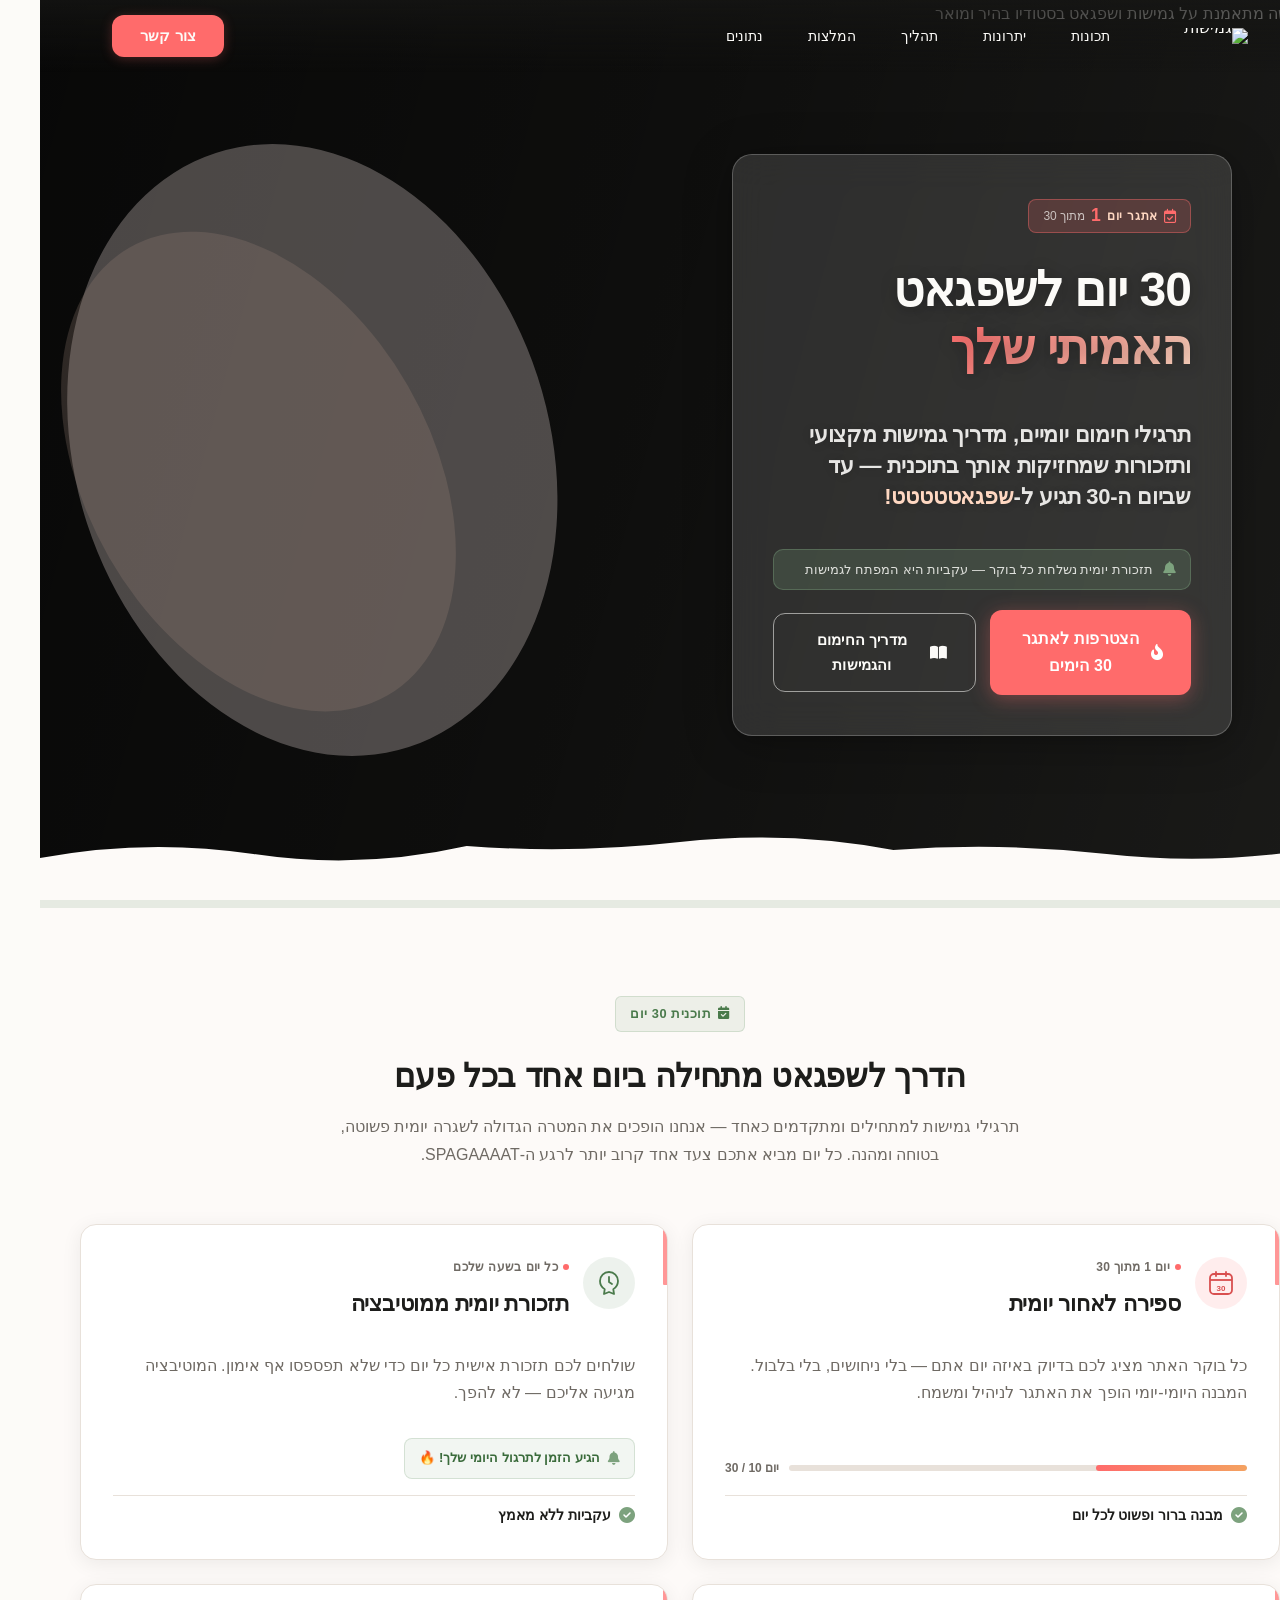
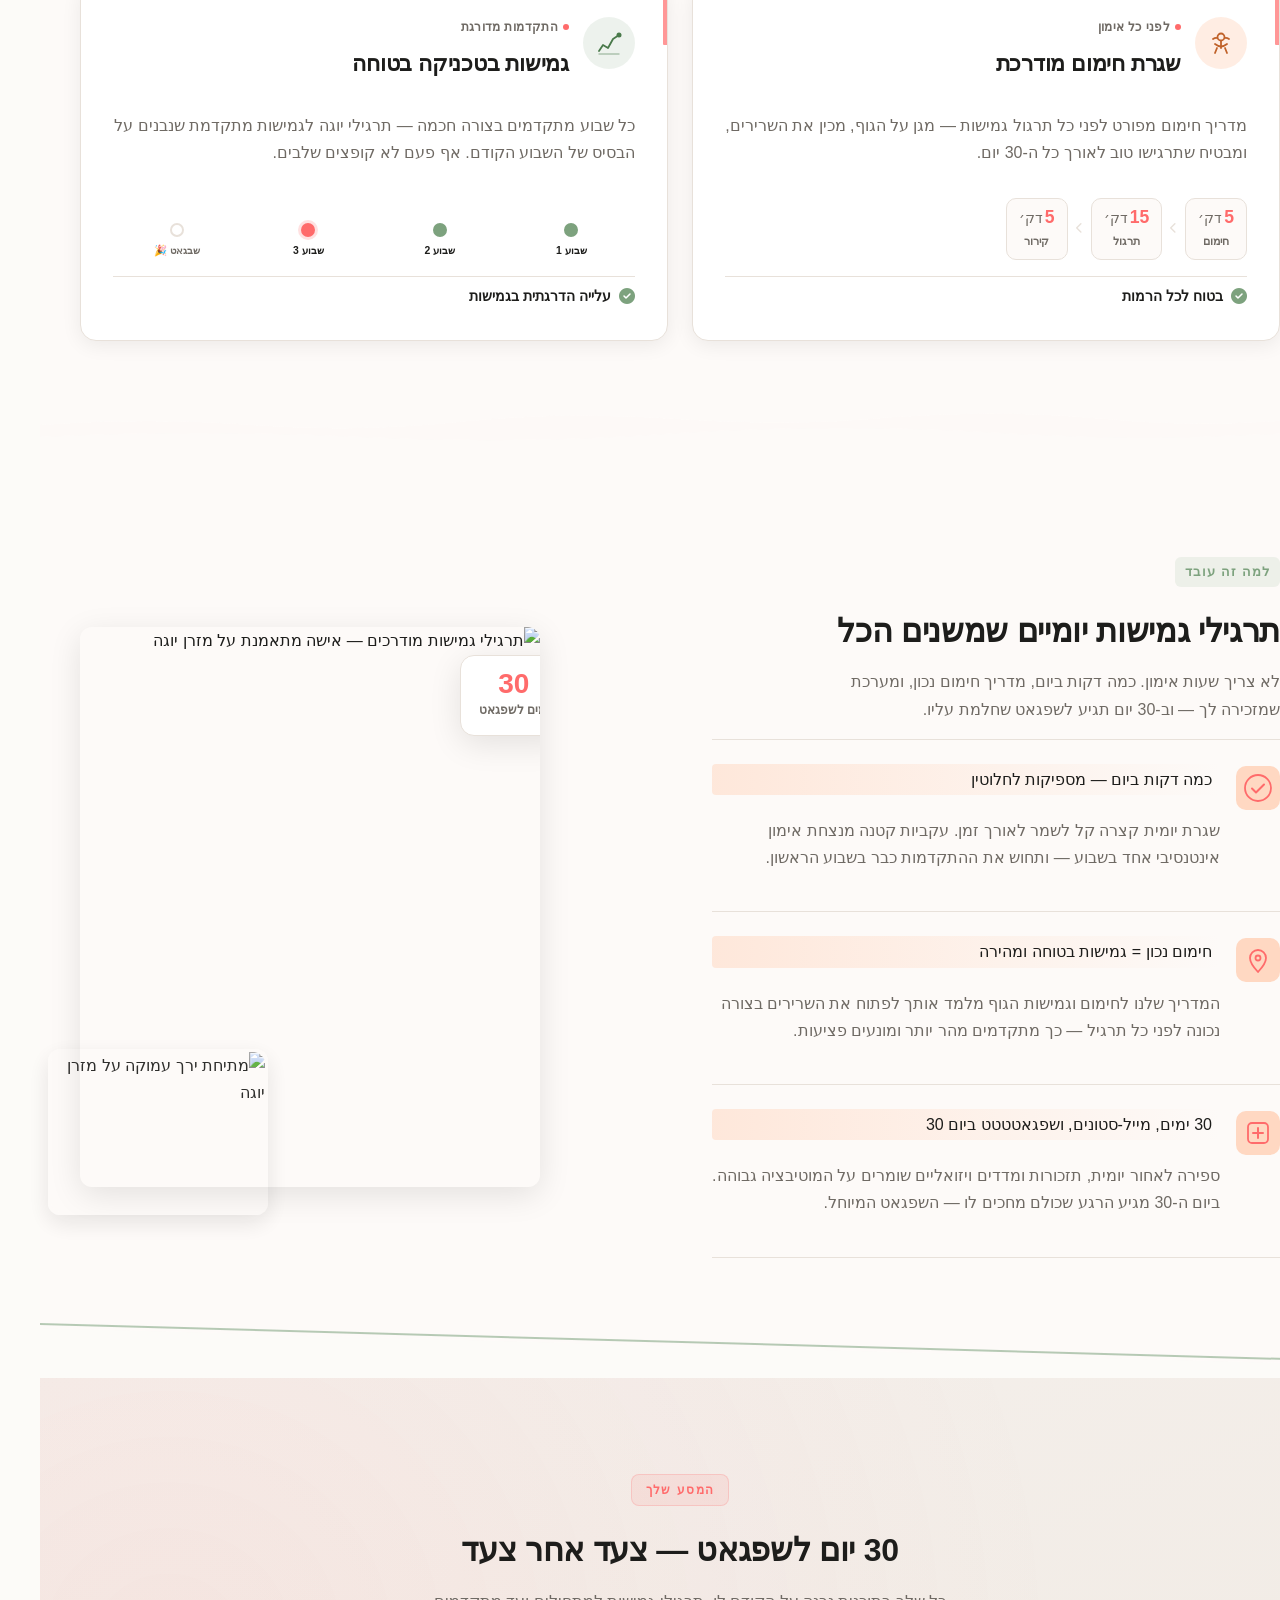
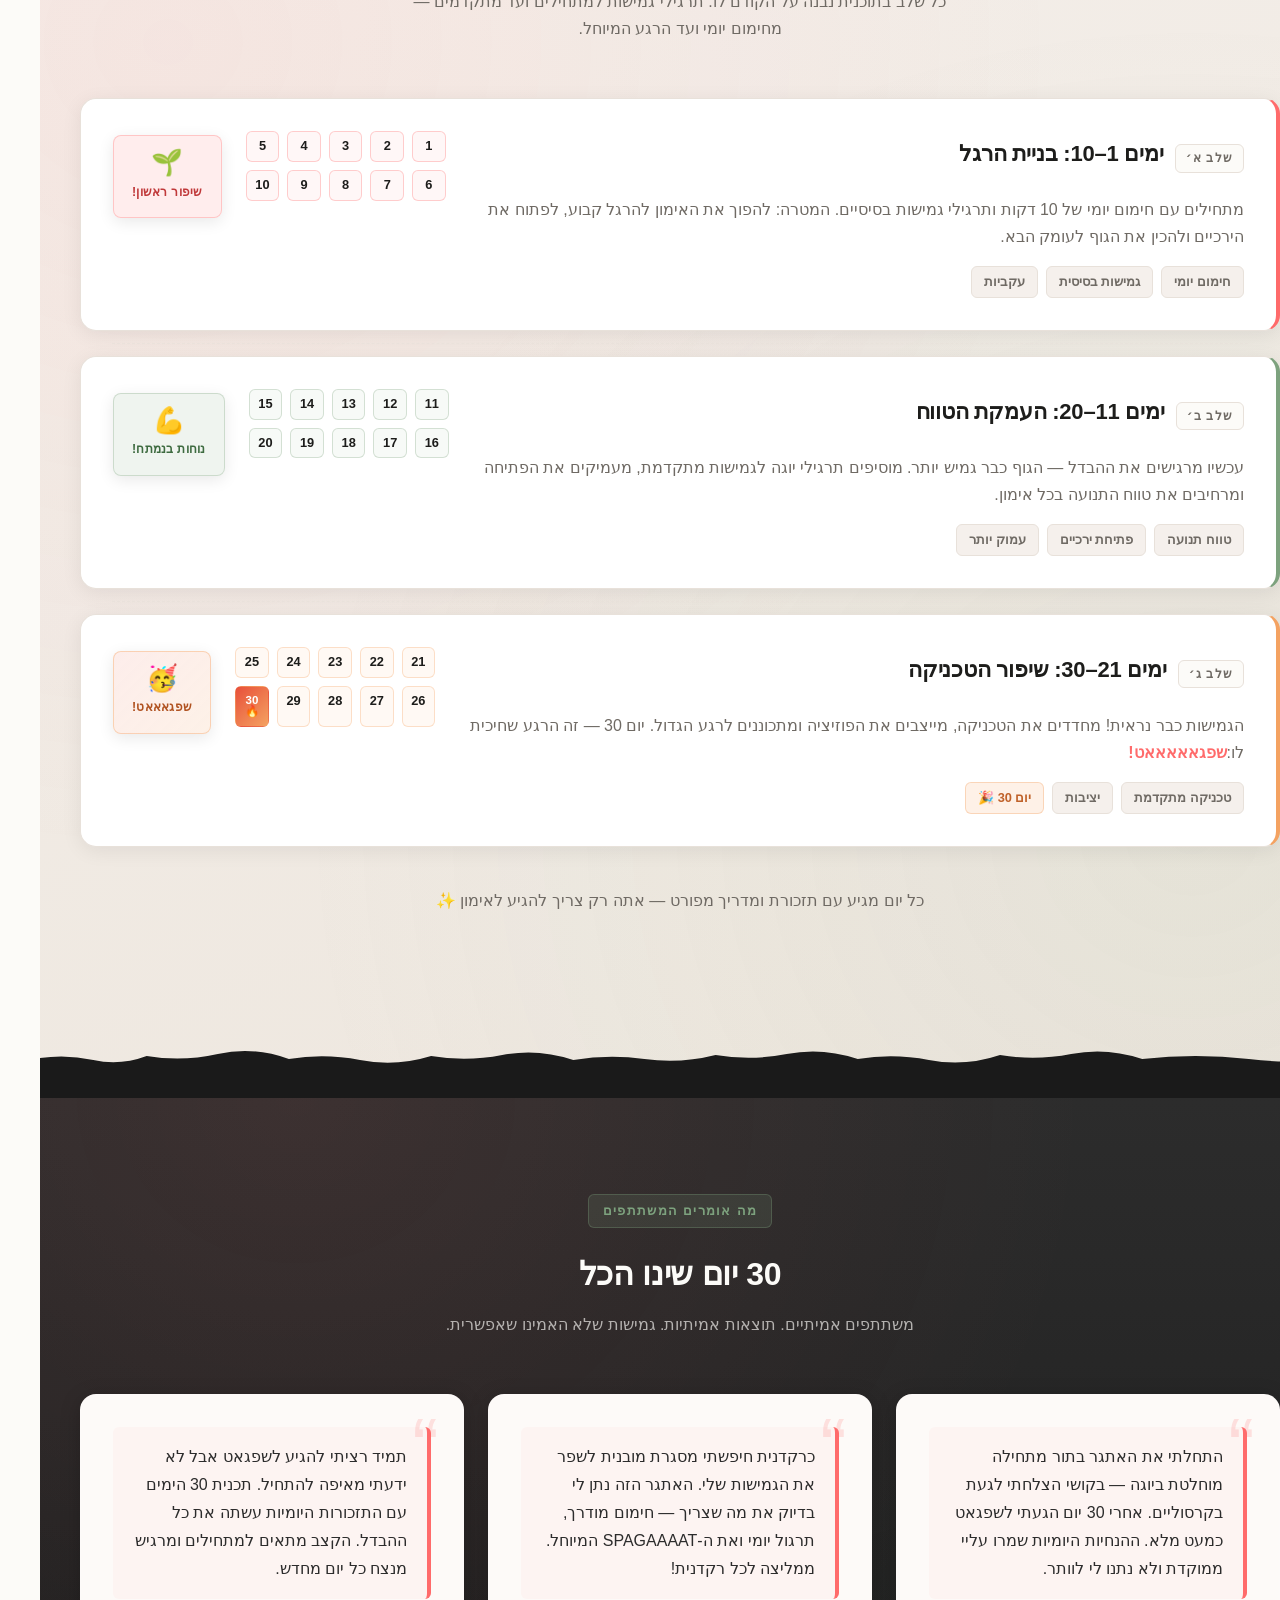
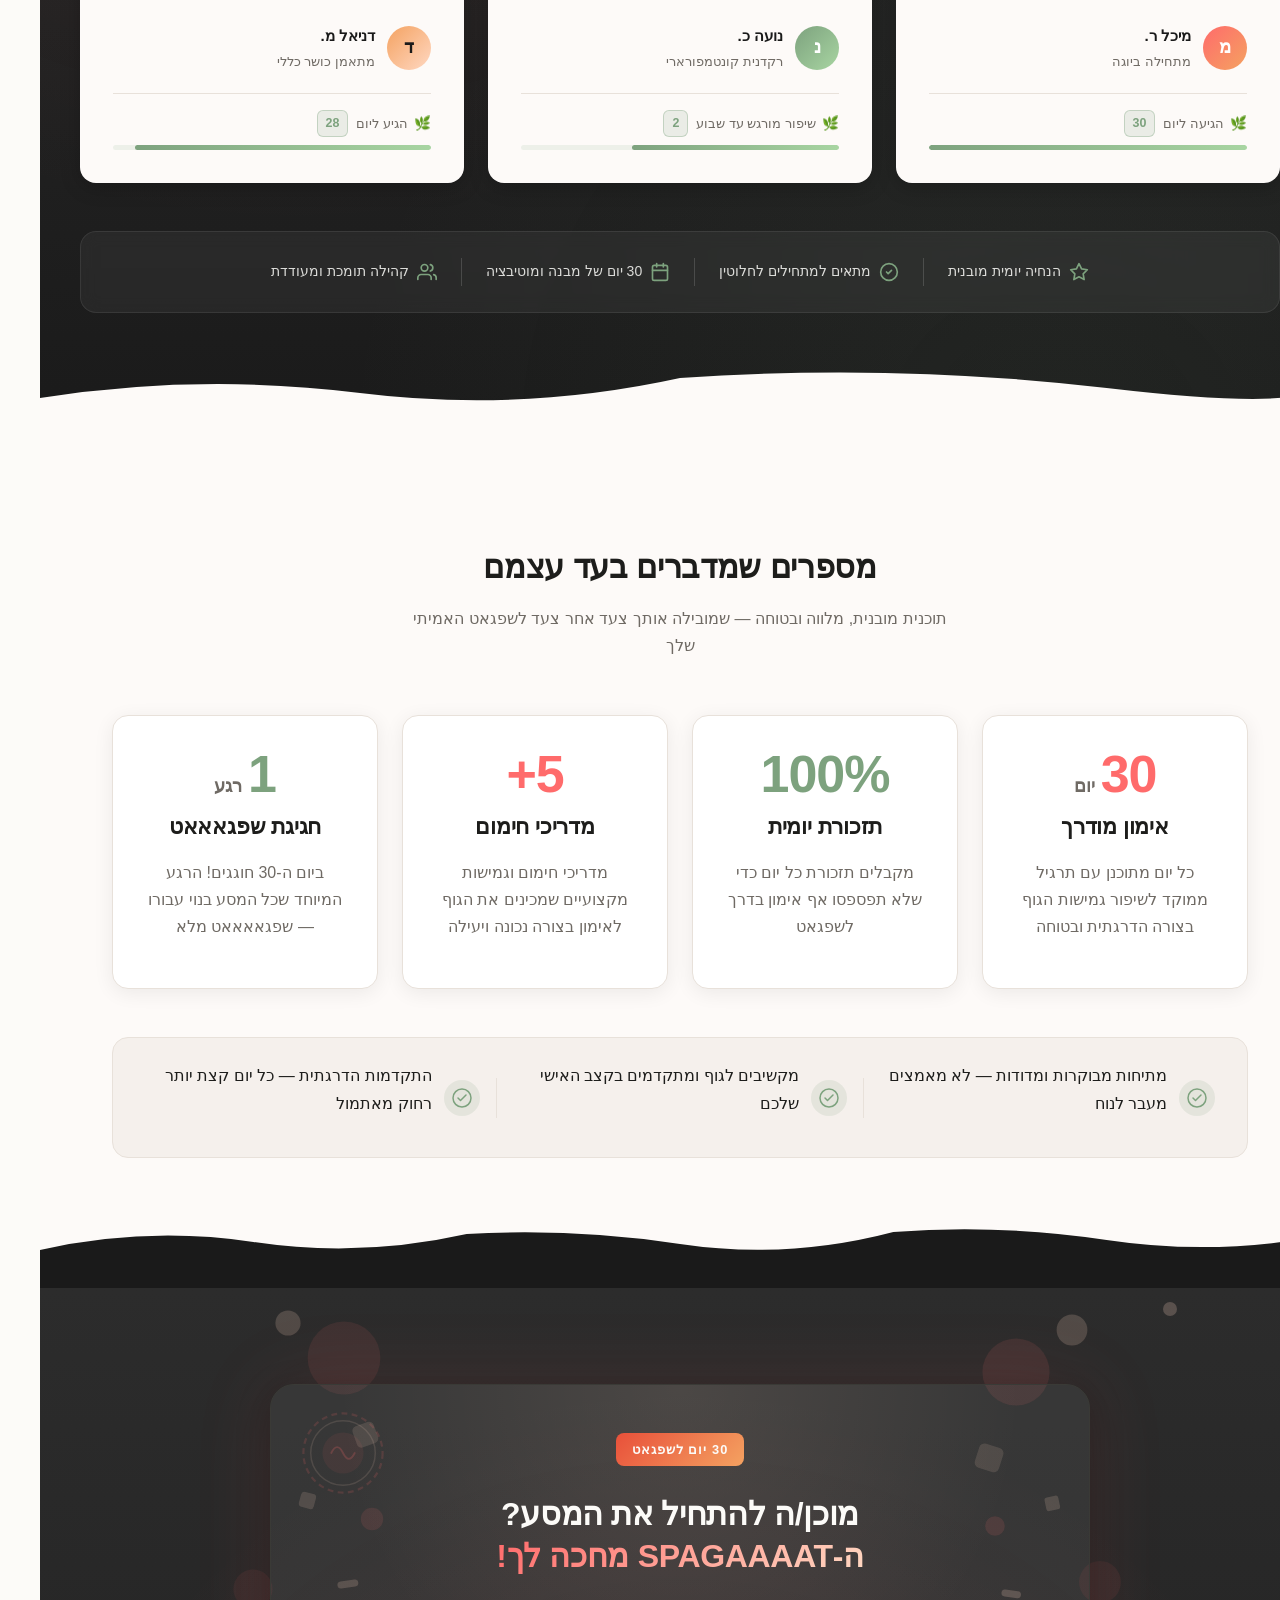
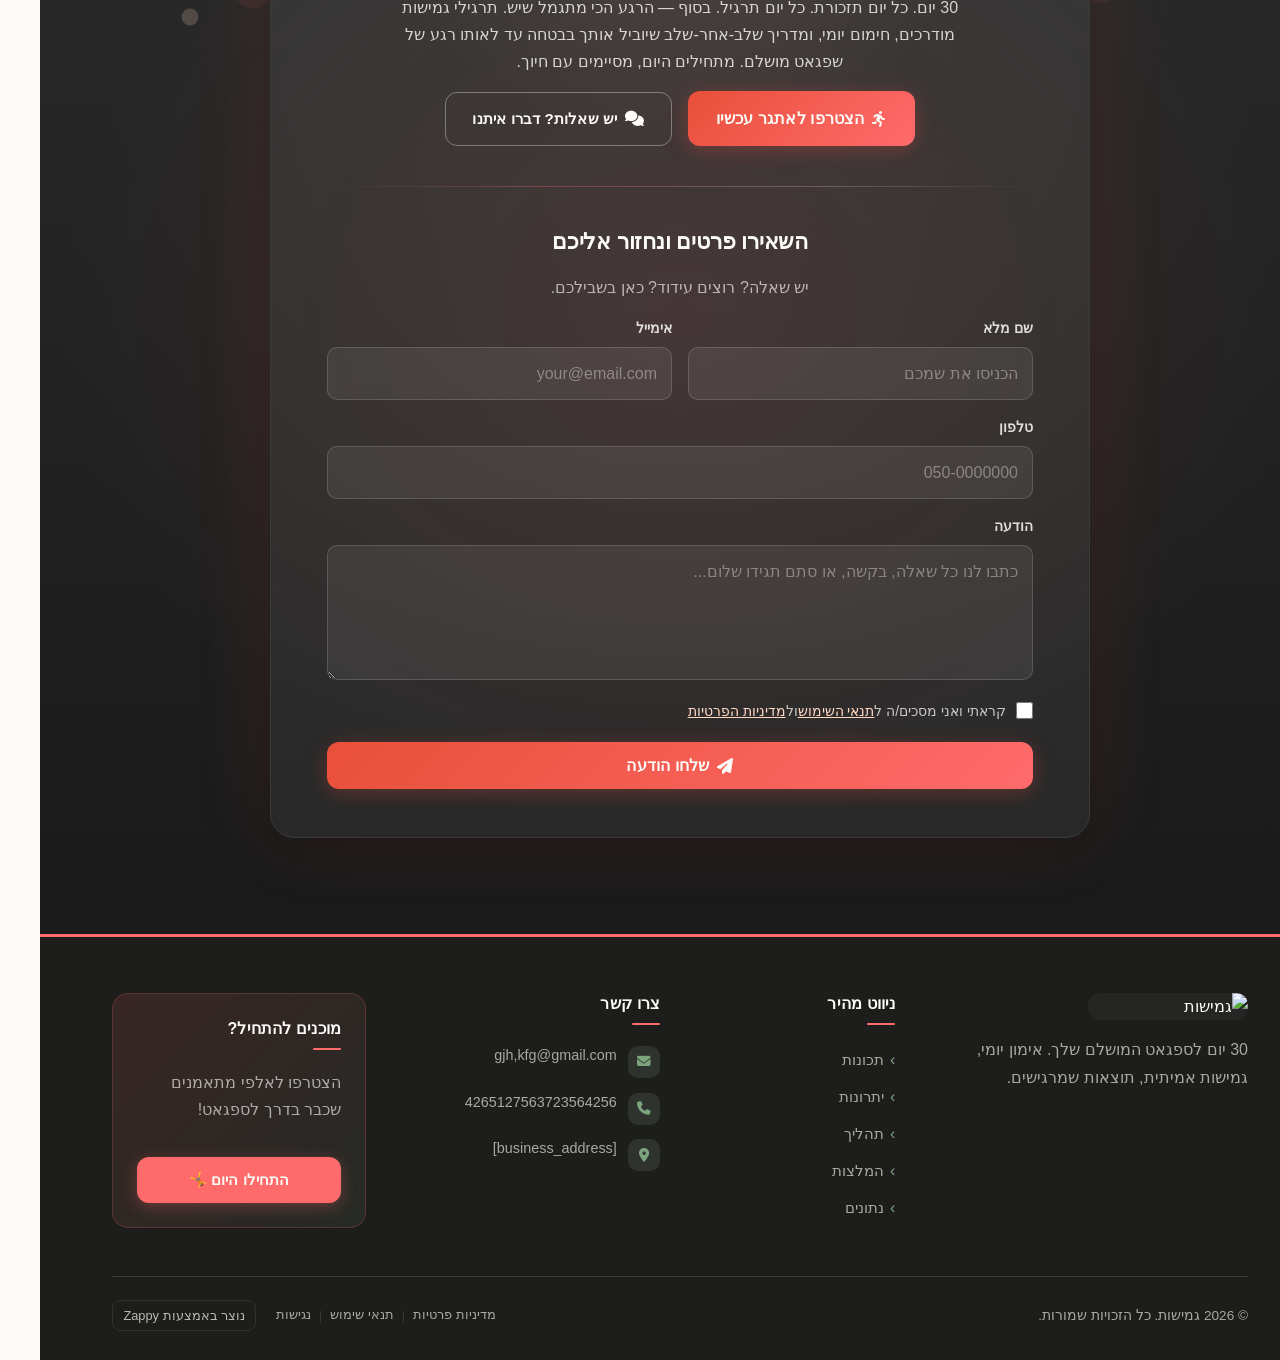
==== commit 1479502c: "Background sync: Progressive GitHub Sync" ====
--- a/public/index.html
+++ b/public/index.html
@@ -1 +1 @@
-<!doctype html><html dir="rtl" lang="he"><head><meta charset="UTF-8"><meta content="width=device-width,initial-scale=1" name="viewport"><meta content="index, follow" name="robots"><title>גמישות — גמישות</title><meta content="A 30-day splits challenge website that counts down each day and sends daily reminders to practice the splits. The site features a warm-up and flexibility guide " name="description"><meta content="גמישות, תרגילי גמישות למתחילים, גמישות, תרגילי יוגה לגמישות מתקדמת" name="keywords"><link href="/assets/favicon.ico" rel="icon" type="image/x-icon"><link href="/assets/favicon-16x16.png" rel="icon" type="image/png" sizes="16x16"><link href="/assets/favicon-32x32.png" rel="icon" type="image/png" sizes="32x32"><link href="/assets/favicon-48x48.png" rel="icon" type="image/png" sizes="48x48"><link href="/assets/favicon-192x192.png" rel="icon" type="image/png" sizes="192x192"><link href="/assets/favicon-512x512.png" rel="icon" type="image/png" sizes="512x512"><link href="/assets/apple-touch-icon.png" rel="apple-touch-icon"><script>!function(){"use strict";var t="da59eb76-eee5-4b2c-bd40-662107f26c47",e="https://api.zappy5.com/api/analytics/track",a=18e5,n=2592e6,o=!0,i=!0,r=!0;var s=function(){var e="zappy_visitor_"+t,a=null;try{if(a=localStorage.getItem(e)){var o=JSON.parse(a),i=Date.now();if(i-o.created<n)return o.lastSeen=i,localStorage.setItem(e,JSON.stringify(o)),o.id}}catch(t){console.warn("Zappy Analytics: LocalStorage not available")}var r="zv_"+Date.now()+"_"+Math.random().toString(36).substr(2,9);try{localStorage.setItem(e,JSON.stringify({id:r,created:Date.now(),lastSeen:Date.now()}))}catch(t){}return r}(),c=function(){var e="zappy_session_"+t,n=null;try{if(n=sessionStorage.getItem(e)){var o=JSON.parse(n),i=Date.now();if(i-o.timestamp<a)return o.timestamp=i,sessionStorage.setItem(e,JSON.stringify(o)),o.id}}catch(t){console.warn("Zappy Analytics: SessionStorage not available")}var r="zs_"+Date.now()+"_"+Math.random().toString(36).substr(2,9);try{sessionStorage.setItem(e,JSON.stringify({id:r,timestamp:Date.now()}))}catch(t){}return r}();function l(a,n){n=n||{};var o={website_id:t,event_type:a,page_path:window.location.pathname,referrer:document.referrer||"direct",visitor_id:s,session_id:c,metadata:n};if(navigator.sendBeacon){var i=new Blob([JSON.stringify(o)],{type:"application/json"});navigator.sendBeacon(e,i)}else fetch(e,{method:"POST",headers:{"Content-Type":"application/json"},body:JSON.stringify(o),keepalive:!0}).catch(function(t){console.warn("Zappy Analytics: Failed to track event",t)})}o&&l("pageview",{title:document.title,url:window.location.href}),i&&document.addEventListener("click",function(t){var e=t.target;if("BUTTON"===e.tagName||e.closest("button")){var a="BUTTON"===e.tagName?e:e.closest("button");l("click",{element:"button",text:a.textContent.trim().substring(0,100),id:a.id||null,class:a.className||null})}else if("A"===e.tagName||e.closest("a")){var n="A"===e.tagName?e:e.closest("a");l("navigation",{element:"link",text:n.textContent.trim().substring(0,100),href:n.href,external:n.hostname!==window.location.hostname})}},!0),r&&document.addEventListener("submit",function(t){var e=t.target;l("form_submit",{form_id:e.id||null,form_name:e.name||null,form_action:e.action||null,form_method:e.method||"GET"})},!0);var d=Date.now();window.addEventListener("beforeunload",function(){l("page_unload",{time_on_page:Math.floor((Date.now()-d)/1e3),page_path:window.location.pathname})}),window.zappyAnalytics={track:l,getVisitorId:function(){return s},getSessionId:function(){return c}}}()</script><meta content="גמישות — גמישות" property="og:title"><meta content="A 30-day splits challenge website that counts down each day and sends daily reminders to practice the splits. The site features a warm-up and flexibility guide " property="og:description"><meta content="summary_large_image" name="twitter:card"><meta content="גמישות — גמישות" name="twitter:title"><meta content="A 30-day splits challenge website that counts down each day and sends daily reminders to practice the splits. The site features a warm-up and flexibility guide " name="twitter:description"><meta content="website" property="og:type"><meta content="he_IL" property="og:locale"><link href="https://cdnjs.cloudflare.com/ajax/libs/font-awesome/6.4.0/css/all.min.css" rel="stylesheet"><link href="/assets/favicon.ico" rel="icon" type="image/x-icon"><link href="/assets/favicon-16x16.png" rel="icon" type="image/png" sizes="16x16"><link href="/assets/favicon-32x32.png" rel="icon" type="image/png" sizes="32x32"><link href="/assets/favicon-48x48.png" rel="icon" type="image/png" sizes="48x48"><link href="/assets/favicon-192x192.png" rel="icon" type="image/png" sizes="192x192"><link href="/assets/favicon-512x512.png" rel="icon" type="image/png" sizes="512x512"><link href="/assets/apple-touch-icon.png" rel="apple-touch-icon"><link href="https://cdn.jsdelivr.net/npm/vanilla-cookieconsent@3/dist/cookieconsent.css" rel="stylesheet"><script src="https://cdn.jsdelivr.net/npm/vanilla-cookieconsent@3/dist/cookieconsent.umd.js"></script><script src="https://cdn.jsdelivr.net/gh/mickidum/acc_toolbar/acctoolbar/acctoolbar.min.js"></script><link href="/styles.css" rel="stylesheet"><style id="zappy-dropdown-submenu-styles">#navMenu li:has(.sub-menu),.nav-menu li:has(.sub-menu),.navbar li:has(.sub-menu),nav li:has(.sub-menu){position:relative}#navMenu .sub-menu,.nav-menu .sub-menu,.navbar .sub-menu,nav .sub-menu{display:block!important;position:absolute!important;top:100%;left:0;min-width:220px;background:#fff;border-radius:8px;box-shadow:0 8px 25px rgba(0,0,0,.15);padding:8px 0;opacity:0;visibility:hidden;transform:translateY(10px);transition:all .3s ease;z-index:1000;list-style:none;pointer-events:none}#navMenu li:hover>.sub-menu,.nav-menu li:hover>.sub-menu,.navbar li:hover>.sub-menu,nav li:hover>.sub-menu{opacity:1!important;visibility:visible!important;transform:translateY(0)!important;pointer-events:auto!important}.sub-menu li{list-style:none;margin:0;padding:0}.sub-menu a{display:block!important;padding:10px 16px!important;color:var(--text-dark,#333)!important;font-weight:500;text-decoration:none;white-space:nowrap;transition:background-color .2s}.sub-menu .zappy-nav-child>a{padding-left:28px!important;font-size:.9em!important;opacity:.85!important}[dir=rtl] .sub-menu .zappy-nav-child>a,html[lang=ar] .sub-menu .zappy-nav-child>a,html[lang=he] .sub-menu .zappy-nav-child>a{padding-left:10px!important;padding-right:28px!important}.sub-menu .zappy-nav-parent>a{font-weight:600!important}.sub-menu a:hover{background-color:#f5f5f5}[dir=rtl] .nav-menu .sub-menu,[dir=rtl] .navbar .sub-menu,[dir=rtl] nav .sub-menu,html[lang=ar] .nav-menu .sub-menu,html[lang=ar] .navbar .sub-menu,html[lang=ar] nav .sub-menu,html[lang=he] .nav-menu .sub-menu,html[lang=he] .navbar .sub-menu,html[lang=he] nav .sub-menu{left:auto!important;right:0!important}.sub-menu:empty,.sub-menu:not(:has(li)):not(:has(> a)),.sub-menu:not(:has(li:not(.zappy-hidden-menu-item))):not(:has(> a)){display:none!important;opacity:0!important;visibility:hidden!important;pointer-events:none!important}li:has(.menu-group-title):hover>.sub-menu{opacity:1!important;visibility:visible!important;transform:translateY(0)!important;pointer-events:auto!important}#navMenu>li>.menu-group-title,.nav-menu>li>.menu-group-title{display:inline-block;padding:.5rem 1rem;cursor:default;user-select:none}@media (max-width:768px){#navMenu .sub-menu,.nav-menu .sub-menu,.navbar .sub-menu,nav .sub-menu{position:static!important;transform:none!important;box-shadow:none!important;background:0 0!important;max-height:0;overflow:hidden;opacity:0;visibility:hidden;transition:max-height .3s ease,opacity .3s ease;padding:0!important;border-radius:0!important}#navMenu .sub-menu.mobile-expanded,.nav-menu .sub-menu.mobile-expanded,.navbar .sub-menu.mobile-expanded{max-height:none!important;overflow-y:visible!important;opacity:1!important;visibility:visible!important;padding:8px 0 8px 16px!important}[dir=rtl] .sub-menu.mobile-expanded,html[lang=he] .sub-menu.mobile-expanded{padding:8px 16px 8px 0!important}#navMenu li:hover>.sub-menu,.nav-menu li:hover>.sub-menu,.navbar li:hover>.sub-menu,nav li:hover>.sub-menu{opacity:0;visibility:hidden;pointer-events:none}#navMenu li>.sub-menu.mobile-expanded,.nav-menu li>.sub-menu.mobile-expanded,.navbar li>.sub-menu.mobile-expanded,nav li>.sub-menu.mobile-expanded{opacity:1!important;visibility:visible!important;pointer-events:auto!important}#navMenu li:has(.sub-menu),.nav-menu li:has(.sub-menu),.navbar li:has(.sub-menu),nav li:has(.sub-menu){display:flex!important;flex-wrap:wrap!important;align-items:center!important;position:relative!important;min-height:44px!important}#navMenu li:has(.sub-menu)>a,.nav-menu li:has(.sub-menu)>a,.navbar li:has(.sub-menu)>a,nav li:has(.sub-menu)>a{flex:1!important;min-width:0!important}#navMenu li:has(.sub-menu)>.menu-group-title,.nav-menu li:has(.sub-menu)>.menu-group-title,.navbar li:has(.sub-menu)>.menu-group-title,nav li:has(.sub-menu)>.menu-group-title{flex:1!important;min-width:0!important;padding:0!important;line-height:inherit!important}#navMenu li:has(.sub-menu)>.sub-menu,.nav-menu li:has(.sub-menu)>.sub-menu,.navbar li:has(.sub-menu)>.sub-menu,nav li:has(.sub-menu)>.sub-menu{flex-basis:100%!important;width:100%!important}#navMenu li:has(.sub-menu)>a [class*=arrow],#navMenu li:has(.sub-menu)>a [class*=chevron],.nav-menu li:has(.sub-menu)>a .fa-angle-down,.nav-menu li:has(.sub-menu)>a .fa-chevron-down,.nav-menu li:has(.sub-menu)>a [class*=arrow],.nav-menu li:has(.sub-menu)>a [class*=chevron],nav li:has(.sub-menu)>a [class*=arrow],nav li:has(.sub-menu)>a [class*=chevron]{display:none!important;visibility:hidden!important}.mobile-submenu-toggle{display:flex!important;align-items:center!important;justify-content:center!important;width:44px!important;height:auto!important;background:0 0!important;border:none!important;cursor:pointer!important;color:var(--text-light)!important;position:static!important;flex-shrink:0!important;align-self:stretch!important;z-index:2!important;padding:0!important;margin:0!important}.mobile-submenu-toggle::after{content:''!important;width:0!important;height:0!important;border-left:6px solid transparent!important;border-right:6px solid transparent!important;border-top:7px solid currentColor!important;transition:transform .3s ease!important}.mobile-submenu-toggle.expanded::after{transform:rotate(180deg)!important}.sub-menu a{padding:10px 0!important;display:block!important;color:var(--text-light)!important;white-space:normal!important}.sub-menu .zappy-nav-child>a{padding-left:28px!important;font-size:.9em!important;opacity:.85!important}[dir=rtl] .sub-menu .zappy-nav-child>a,html[lang=ar] .sub-menu .zappy-nav-child>a,html[lang=he] .sub-menu .zappy-nav-child>a{padding-left:0!important;padding-right:28px!important}.sub-menu .zappy-nav-parent>a{font-weight:600!important}#navMenu.active,.nav-menu.active{max-width:100vw!important;overflow-x:hidden!important;box-sizing:border-box!important}.navbar .sub-menu li a,.zappy-products-dropdown .sub-menu a,nav.navbar .sub-menu li a{color:var(--text-light)!important}}@media (min-width:769px){.mobile-submenu-toggle{display:none!important}}</style><style id="mobile-lang-menu-deployed-css">@media (max-width:768px){.lang-switcher,.nav-container .lang-switcher,.nav-cta-container .lang-switcher,.nav-ecommerce-icons .lang-switcher,.nav-icons-left .lang-switcher,.navbar .lang-switcher,.navbar .nav-cta-container .lang-switcher{display:none!important}.mobile-lang-menu{width:100%;border-top:1px solid rgba(128,128,128,.2);padding:8px 0 0 0;margin-top:8px}.mobile-lang-toggle{display:flex!important;align-items:center;justify-content:space-between;width:100%;padding:12px 16px;background:0 0;border:none;cursor:pointer;font-size:15px;color:inherit;font-family:inherit}.mobile-lang-toggle::after{content:'';display:inline-block;width:8px;height:8px;border-right:2px solid currentColor;border-bottom:2px solid currentColor;transform:rotate(45deg);transition:transform .3s ease;margin-left:8px}.mobile-lang-toggle.expanded::after{transform:rotate(-135deg)}.mobile-lang-options{max-height:0;overflow:hidden;transition:max-height .3s ease}.mobile-lang-options.expanded{max-height:300px}.mobile-lang-option{display:flex!important;align-items:center;gap:10px;padding:10px 24px;text-decoration:none;color:inherit;font-size:14px;font-family:inherit}.mobile-lang-option:hover{background:rgba(128,128,128,.1)}.mobile-lang-option.active{font-weight:600;opacity:.7;pointer-events:none}.mobile-lang-option img{width:20px;height:20px;border-radius:50%}}@media (min-width:769px){.mobile-lang-menu{display:none!important}}</style><style id="zappy-widget-visibility">#mic-access-tool-box,#mic-access-tool-general-button,#mic-init-access-tool #mic-access-tool-box,#mic-init-access-tool #mic-access-tool-general-button,#mic-init-access-tool .mic-access-tool-general-button,._access-icon,._access-menu,.mic-access-tool-box,.mic-access-tool-general-button,div[id*=mic-access-tool-box]{display:none!important;visibility:hidden!important;opacity:0!important;pointer-events:none!important}</style></head><body><nav class="navbar" dir="rtl"><button class="mobile-toggle" aria-label="Menu" id="mobileToggle"><svg viewBox="0 0 24 24" fill="none" height="24" width="24" class="hamburger-icon"><path d="M3 12h18M3 6h18M3 18h18" stroke="currentColor" stroke-width="2" stroke-linecap="round"></path></svg><svg viewBox="0 0 24 24" fill="none" height="24" width="24" class="close-icon" style="display:none"><path d="M18 6L6 18M6 6l12 12" stroke="currentColor" stroke-width="2" stroke-linecap="round"></path></svg></button><button class="phone-header-btn" aria-label="Call" data-phone="[business_phone]"><svg viewBox="0 0 24 24" fill="currentColor" height="20" width="20"><path d="M22 16.92v3a2 2 0 0 1-2.18 2 19.79 19.79 0 0 1-8.63-3.07 19.5 19.5 0 0 1-6-6 19.79 19.79 0 0 1-3.07-8.67A2 2 0 0 1 4.11 2h3a2 2 0 0 1 2 1.72 12.84 12.84 0 0 0 .7 2.81 2 2 0 0 1-.45 2.11L8.09 9.91a16 16 0 0 0 6 6l1.27-1.27a2 2 0 0 1 2.11-.45 12.84 12.84 0 0 0 2.81.7A2 2 0 0 1 22 16.92z"></path></svg></button><div class="nav-container"><div class="nav-right-group"><div class="nav-brand"><a href="/" class="logo-link"><img alt="גמישות" src="/assets/logo.webp" class="logo"></a></div><ul class="nav-menu" id="navMenu"><li><a href="#features">תכונות</a></li><li><a href="#benefits">יתרונות</a></li><li><a href="#process">תהליך</a></li><li><a href="#testimonials">המלצות</a></li><li><a href="#stats">נתונים</a></li></ul></div><div class="nav-cta-container"><a href="#cta" class="nav-cta-btn">צור קשר</a></div></div></nav><script>window.addEventListener("load",function(){const e=document.querySelector(".navbar, nav, header");if(!e)return void console.log("[Navbar] Navbar element not found");let t=document.getElementById("mobileToggle")||document.querySelector(".mobile-toggle")||document.querySelector(".hamburger")||document.querySelector(".hamburger-menu")||document.querySelector(".menu-toggle")||document.querySelector(".burger-menu")||document.querySelector('[aria-label="Menu"]')||document.querySelector('[aria-label="תפריט"]');const o=document.querySelector(".phone-header-btn"),n=window.getComputedStyle(e);let r=n.backgroundColor;if(console.log("[Navbar] Initial navbar background:",r),"transparent"===r||"rgba(0, 0, 0, 0)"===r||r.startsWith("rgba")&&r.includes(", 0)")){const e=n.backgroundImage;if(e&&"none"!==e)console.log("[Navbar] Navbar has background image/gradient, using dark text"),r="rgb(240, 240, 240)";else{const e=window.getComputedStyle(document.body).backgroundColor;console.log("[Navbar] Navbar transparent, using body background:",e),r=e}}const i=r.match(/\d+/g);if(i&&i.length>=3){const e=(.299*parseInt(i[0])+.587*parseInt(i[1])+.114*parseInt(i[2]))/255;console.log("[Navbar] Mobile button colors preserved from Claude CSS (luminance:",e.toFixed(2)+")");const n=document.createElement("style");n.id="zappy-mobile-nav-fix";document.documentElement.lang;document.documentElement.dir,n.textContent='\n        /* Hide mobile buttons on desktop, show only on mobile */\n        @media (min-width: 769px) {\n          .mobile-toggle,\n          .phone-header-btn {\n            display: none !important;\n          }\n        }\n        \n        /* Show and position mobile buttons correctly on mobile */\n        @media (max-width: 768px) {\n          .mobile-toggle,\n          .phone-header-btn {\n            position: absolute !important;\n            top: 50% !important;\n            transform: translateY(-50%) !important;\n            z-index: 1001 !important;\n            display: flex !important;\n            align-items: center !important;\n            justify-content: center !important;\n            width: 36px !important;\n            height: 36px !important;\n            border-radius: 50% !important;\n            border: none !important;\n            cursor: pointer !important;\n            padding: 6px !important;\n            background: none !important;\n            color: var(--nav-text, var(--text-light)) !important;\n          }\n          \n          /* LTR positioning (default): hamburger LEFT, phone RIGHT */\n          html:not([dir="rtl"]):not([lang="he"]):not([lang="ar"]) .mobile-toggle,\n          html[dir="ltr"] .mobile-toggle {\n            left: 12px !important;\n            right: auto !important;\n          }\n          html:not([dir="rtl"]):not([lang="he"]):not([lang="ar"]) .phone-header-btn,\n          html[dir="ltr"] .phone-header-btn {\n            right: 12px !important;\n            left: auto !important;\n          }\n          \n          /* RTL positioning: hamburger RIGHT, phone LEFT */\n          html[dir="rtl"] .mobile-toggle,\n          html[lang="he"] .mobile-toggle,\n          html[lang="ar"] .mobile-toggle {\n            right: 12px !important;\n            left: auto !important;\n          }\n          html[dir="rtl"] .phone-header-btn,\n          html[lang="he"] .phone-header-btn,\n          html[lang="ar"] .phone-header-btn {\n            left: 12px !important;\n            right: auto !important;\n          }\n          \n          /* CRITICAL: Ensure nav-container has min-height on mobile */\n          /* All children are positioned absolutely/fixed on mobile, so height:auto collapses to 0 */\n          .nav-container {\n            min-height: 70px !important;\n            position: relative !important;\n          }\n          \n          /* Ensure SVG icons are properly sized and inherit color */\n          .mobile-toggle svg,\n          .phone-header-btn svg {\n            width: 24px !important;\n            height: 24px !important;\n            /* Don\'t force display - let JavaScript control hamburger/close toggle */\n          }\n          \n          /* Reset nav-cta-container on mobile - remove desktop box-shadow/padding */\n          /* that creates a visible ghost box when CTA button is hidden */\n          .nav-cta-container {\n            box-shadow: none !important;\n            padding: 0 !important;\n          }\n          \n          /* Hide nav-cta-container entirely on mobile when there\'s no lang-switcher */\n          /* (only the CTA button is inside, and it\'s hidden on mobile) */\n          .nav-cta-container:not(:has(.lang-switcher)) {\n            display: none !important;\n          }\n          \n          /* CRITICAL: Prevent hero image fade gradient from bleeding over headline text */\n          /* The .image-fade-gradient has bottom: -30px (extends below parent) */\n          /* On mobile stacked layout, this overlaps the h1 text below the image */\n          .hero-image-column {\n            overflow: hidden !important;\n          }\n          .image-fade-gradient {\n            bottom: 0 !important;\n          }\n          \n          /* Hide desktop language switcher on mobile - hamburger menu handles it */\n          /* High specificity to override stored CSS */\n          .lang-switcher,\n          .nav-cta-container .lang-switcher,\n          .nav-container .lang-switcher,\n          .navbar .lang-switcher,\n          .navbar .nav-cta-container .lang-switcher {\n            display: none !important;\n          }\n        }\n      ';const r=document.getElementById("zappy-mobile-nav-fix");r&&r.remove(),document.head.appendChild(n),console.log("[Navbar] Critical CSS injected for mobile nav positioning");const l=window.innerWidth<=768;if(t){const e=t.querySelector(".hamburger-icon"),o=t.querySelector(".close-icon");e&&(e.style.setProperty("width","24px","important"),e.style.setProperty("height","24px","important"),e.style.setProperty("display","block","important")),o&&(o.style.setProperty("width","24px","important"),o.style.setProperty("height","24px","important"),o.style.setProperty("display","none","important")),l?(t.style.setProperty("position","absolute","important"),t.style.setProperty("top","50%","important"),t.style.setProperty("transform","translateY(-50%)","important"),t.style.setProperty("z-index","1001","important"),t.style.removeProperty("left"),t.style.removeProperty("right"),console.log("[Navbar] Mobile toggle positioning applied (mobile viewport)")):(t.style.removeProperty("position"),t.style.removeProperty("top"),t.style.removeProperty("transform"),t.style.removeProperty("z-index"),t.style.removeProperty("left"),t.style.removeProperty("right"),console.log("[Navbar] Desktop viewport - cleared mobile toggle inline positioning"))}if(o){const e=o.querySelector("svg");e&&(e.style.width="24px",e.style.height="24px",e.setAttribute("width","24"),e.setAttribute("height","24")),l?(o.style.setProperty("position","absolute","important"),o.style.setProperty("top","50%","important"),o.style.setProperty("transform","translateY(-50%)","important"),o.style.setProperty("z-index","1001","important"),o.style.removeProperty("left"),o.style.removeProperty("right"),console.log("[Navbar] Phone button positioning applied (mobile viewport)")):(o.style.removeProperty("position"),o.style.removeProperty("top"),o.style.removeProperty("transform"),o.style.removeProperty("z-index"),o.style.removeProperty("left"),o.style.removeProperty("right"),console.log("[Navbar] Desktop viewport - cleared phone button inline positioning"))}}else console.log("[Navbar] Could not parse background color:",r);t=document.getElementById("mobileToggle")||document.querySelector(".mobile-toggle")||document.querySelector(".hamburger")||document.querySelector(".hamburger-menu")||document.querySelector(".menu-toggle")||document.querySelector(".burger-menu")||document.querySelector('[aria-label="Menu"]')||document.querySelector('[aria-label="תפריט"]');const l=document.getElementById("navMenu")||document.querySelector(".nav-menu")||document.querySelector(".nav-links")||document.querySelector("nav ul:not(.submenu)");if(!t||!l)return void console.log("[Navbar] Mobile toggle or menu not found:",{toggle:!!t,menu:!!l});l.id||(l.id="navMenu"),console.log("[Navbar] Initializing mobile menu...");const a=t.cloneNode(!0);t.parentNode.replaceChild(a,t),a.addEventListener("click",function(e){e.preventDefault(),e.stopPropagation();const t=this.querySelector(".hamburger-icon"),o=this.querySelector(".close-icon");l.classList.contains("active")?(l.classList.remove("active"),t&&t.style.setProperty("display","block","important"),o&&o.style.setProperty("display","none","important"),document.body.style.overflow="",console.log("[Navbar] Menu closed")):(l.classList.add("active"),t&&t.style.setProperty("display","none","important"),o&&o.style.setProperty("display","block","important"),document.body.style.overflow="hidden",console.log("[Navbar] Menu opened"))}),l.querySelectorAll("a").forEach(function(e){e.addEventListener("click",function(){if("#"===this.getAttribute("href"))return;const e=a.querySelector(".hamburger-icon"),t=a.querySelector(".close-icon");l.classList.remove("active"),e&&e.style.setProperty("display","block","important"),t&&t.style.setProperty("display","none","important"),document.body.style.overflow="",console.log("[Navbar] Menu closed (link clicked)")})});var s=l.querySelectorAll(".dropdown-toggle");s.forEach(function(e){e.addEventListener("click",function(e){e.preventDefault(),e.stopPropagation();var t=this.closest(".nav-dropdown");t&&(t.parentNode.querySelectorAll(".nav-dropdown.open").forEach(function(e){e!==t&&e.classList.remove("open")}),t.classList.toggle("open"),console.log("[Navbar] Dropdown toggled:",t.classList.contains("open")?"open":"closed"))})}),document.addEventListener("click",function(e){e.target.closest(".nav-dropdown")||document.querySelectorAll(".nav-dropdown.open").forEach(function(e){e.classList.remove("open")})}),console.log("[Navbar] Dropdown handlers initialized for "+s.length+" dropdowns"),o&&o.addEventListener("click",function(){const e=document.querySelectorAll('a[href^="tel:"]'),t=e.length>0?e[0].getAttribute("href").replace("tel:",""):"[business_phone]";window.location.href="tel:"+t,console.log("[Navbar] Phone button clicked")}),console.log("[Navbar] Mobile menu initialized successfully");const p=function(){const e=document.querySelector(".whatsapp-float");e&&(window.innerWidth>=769?(e.style.setProperty("display","none","important"),e.style.setProperty("visibility","hidden","important"),e.style.setProperty("opacity","0","important"),e.style.setProperty("pointer-events","none","important"),console.log("[WhatsApp] Button hidden on desktop")):(e.style.removeProperty("display"),e.style.removeProperty("visibility"),e.style.removeProperty("opacity"),e.style.removeProperty("pointer-events"),console.log("[WhatsApp] Button visible on mobile")))};let c;p(),window.addEventListener("resize",function(){clearTimeout(c),c=setTimeout(p,100)})})</script><main><section class="index-hero-section" data-layout-spec="בית-hero" dir="rtl" id="hero" data-hero-type="fullscreen-scrim"><div class="index-hero-bg"><img alt="אישה מתאמנת על גמישות ושפגאט בסטודיו בהיר ומואר" src="/assets/site-index-hero-image-1.webp" data-context="Bright natural-light yoga and stretching studio with warm wooden floors, large windows letting in golden morning light, a young woman in athletic wear performing a deep flexibility pose (low lunge or straddle stretch) on a colorful yoga mat, lush green plants in the background, airy and optimistic wellness atmosphere" data-placeholder="index-hero-image-1" height="700" width="1200" data-hero-bg="true"></div><div class="index-hero-scrim" aria-hidden="true"></div><div class="index-hero-petal" aria-hidden="true"><svg viewBox="0 0 520 600" aria-hidden="true" xmlns="http://www.w3.org/2000/svg" fill="none" data-no-icon-edit="true"><ellipse cx="290" cy="300" fill="#FFF0ED" fill-opacity="0.45" rx="220" ry="290" transform="rotate(-18 290 300)"></ellipse><ellipse cx="240" cy="320" fill="#FFD8C2" fill-opacity="0.25" rx="160" ry="240" transform="rotate(-30 240 320)"></ellipse></svg></div><div class="index-hero-container"><div class="index-hero-card"><div class="index-hero-day-chip"><span class="index-hero-chip-icon"><i class="fa-calendar-check fa-regular"></i></span><span class="index-hero-chip-label">אתגר יום</span><span class="index-hero-chip-number">1</span><span class="index-hero-chip-of">מתוך 30</span></div><h1 class="index-hero-h1">30 יום לשפגאט<br><span class="index-hero-h1-accent">האמיתי שלך</span></h1><h3 class="index-hero-subtitle">תרגילי חימום יומיים, מדריך גמישות מקצועי ותזכורות שמחזיקות אותך בתוכנית — עד שביום ה-30 תגיע ל-<strong>שפגאטטטטט!</strong></h3><div class="index-hero-reminder-strip"><span class="index-hero-reminder-icon" aria-hidden="true"><i class="fa-solid fa-bell"></i></span><span class="index-hero-reminder-text">תזכורת יומית נשלחת כל בוקר — עקביות היא המפתח לגמישות</span></div><div class="index-hero-ctas"><a href="#join" class="index-hero-btn-primary"><i class="fa-solid fa-fire-flame-curved"></i>הצטרפות לאתגר 30 הימים</a><a href="#guide" class="index-hero-btn-secondary"><i class="fa-solid fa-book-open"></i>מדריך החימום והגמישות</a></div></div></div><div class="index-hero-divider-wrapper"><svg viewBox="0 0 1440 90" aria-hidden="true" xmlns="http://www.w3.org/2000/svg" data-no-icon-edit="true" preserveAspectRatio="none"><path d="M0,90 L0,48 Q120,28 240,44 T480,36 Q600,44 720,32 T960,40 Q1080,32 1200,44 T1440,38 L1440,90 Z" fill="#FDFAF8"></path></svg></div></section><section class="index-features-section" data-layout-spec="בית-features" dir="rtl" id="features"><div class="ifs-ribbon" aria-hidden="true"><svg viewBox="0 0 1200 8" aria-hidden="true" xmlns="http://www.w3.org/2000/svg" data-no-icon-edit="true" preserveAspectRatio="none"><rect height="8" width="1200" fill="#7DA27E" opacity="0.18"></rect></svg></div><div class="ifs-container"><div class="ifs-intro"><span class="ifs-eyebrow"><i class="fa-solid fa-calendar-check" aria-hidden="true"></i>תוכנית 30 יום</span><h2 class="ifs-title">הדרך לשפגאט מתחילה ביום אחד בכל פעם</h2><p class="ifs-subtitle">תרגילי גמישות למתחילים ומתקדמים כאחד — אנחנו הופכים את המטרה הגדולה לשגרה יומית פשוטה, בטוחה ומהנה. כל יום מביא אתכם צעד אחד קרוב יותר לרגע ה-SPAGAAAAT.</p></div><div class="ifs-grid"><article class="ifs-card"><div class="ifs-card-top"><div class="ifs-icon-circle ifs-icon-coral"><svg viewBox="0 0 28 28" aria-hidden="true" xmlns="http://www.w3.org/2000/svg" fill="none" data-element-type="icon" data-icon-type="svg" height="28" width="28"><rect height="20" width="22" rx="4" x="3" y="5" stroke="currentColor" stroke-width="1.8"></rect><path d="M3 11h22" stroke="currentColor" stroke-width="1.8"></path><path d="M9 3v4M19 3v4" stroke="currentColor" stroke-width="1.8" stroke-linecap="round"></path><text fill="currentColor" font-family="Manrope,Inter,sans-serif" font-size="8" font-weight="700" text-anchor="middle" x="14" y="22">30</text></svg></div><div class="ifs-card-header"><span class="ifs-day-dot">יום 1 מתוך 30</span><h3 class="ifs-card-title">ספירה לאחור יומית</h3></div></div><p class="ifs-card-desc">כל בוקר האתר מציג לכם בדיוק באיזה יום אתם — בלי ניחושים, בלי בלבול. המבנה היומי-יומי הופך את האתגר לניהיל ומשמח.</p><div class="ifs-progress-wrap"><div class="ifs-progress-bar"><div class="ifs-progress-fill" style="width:33%"></div></div><span class="ifs-progress-label">יום 10 / 30</span></div><div class="ifs-check-row"><i class="fa-solid fa-circle-check ifs-check-icon" aria-hidden="true"></i><span>מבנה ברור ופשוט לכל יום</span></div></article><article class="ifs-card"><div class="ifs-card-top"><div class="ifs-icon-circle ifs-icon-sage"><svg viewBox="0 0 28 28" aria-hidden="true" xmlns="http://www.w3.org/2000/svg" fill="none" data-element-type="icon" data-icon-type="svg" height="28" width="28"><path d="M14 3C9.03 3 5 7.03 5 12c0 3.5 1.9 6.55 4.72 8.22L9 25l5-2 5 2-.72-4.78A9.96 9.96 0 0 0 23 12c0-4.97-4.03-9-9-9Z" stroke="currentColor" stroke-width="1.8" stroke-linejoin="round"></path><path d="M14 8v5l3 2" stroke="currentColor" stroke-width="1.8" stroke-linecap="round" stroke-linejoin="round"></path></svg></div><div class="ifs-card-header"><span class="ifs-day-dot">כל יום בשעה שלכם</span><h3 class="ifs-card-title">תזכורת יומית ממוטיבציה</h3></div></div><p class="ifs-card-desc">שולחים לכם תזכורת אישית כל יום כדי שלא תפספסו אף אימון. המוטיבציה מגיעה אליכם — לא להפך.</p><div class="ifs-notification-pill"><i class="fa-solid fa-bell" aria-hidden="true"></i><span>הגיע הזמן לתרגול היומי שלך! 🔥</span></div><div class="ifs-check-row"><i class="fa-solid fa-circle-check ifs-check-icon" aria-hidden="true"></i><span>עקביות ללא מאמץ</span></div></article><article class="ifs-card"><div class="ifs-card-top"><div class="ifs-icon-circle ifs-icon-peach"><svg viewBox="0 0 28 28" aria-hidden="true" xmlns="http://www.w3.org/2000/svg" fill="none" data-element-type="icon" data-icon-type="svg" height="28" width="28"><circle cx="14" cy="8" r="3.5" stroke="currentColor" stroke-width="1.8"></circle><path d="M14 12v7" stroke="currentColor" stroke-width="1.8" stroke-linecap="round"></path><path d="M8 15c2 1.5 4.5 2.5 6 2.5s4-1 6-2.5" stroke="currentColor" stroke-width="1.8" stroke-linecap="round"></path><path d="M10 19l-2 5M18 19l2 5" stroke="currentColor" stroke-width="1.8" stroke-linecap="round"></path><path d="M6 10c1.5-1 3-1.5 4-1" stroke="currentColor" stroke-width="1.8" stroke-linecap="round"></path><path d="M22 10c-1.5-1-3-1.5-4-1" stroke="currentColor" stroke-width="1.8" stroke-linecap="round"></path></svg></div><div class="ifs-card-header"><span class="ifs-day-dot">לפני כל אימון</span><h3 class="ifs-card-title">שגרת חימום מודרכת</h3></div></div><p class="ifs-card-desc">מדריך חימום מפורט לפני כל תרגול גמישות — מגן על הגוף, מכין את השרירים, ומבטיח שתרגישו טוב לאורך כל ה-30 יום.</p><div class="ifs-steps-row"><div class="ifs-step"><span class="ifs-step-num">5<small>דק׳</small></span><span class="ifs-step-label">חימום</span></div><div class="ifs-step-arrow" aria-hidden="true"><i class="fa-solid fa-chevron-left"></i></div><div class="ifs-step"><span class="ifs-step-num">15<small>דק׳</small></span><span class="ifs-step-label">תרגול</span></div><div class="ifs-step-arrow" aria-hidden="true"><i class="fa-solid fa-chevron-left"></i></div><div class="ifs-step"><span class="ifs-step-num">5<small>דק׳</small></span><span class="ifs-step-label">קירור</span></div></div><div class="ifs-check-row"><i class="fa-solid fa-circle-check ifs-check-icon" aria-hidden="true"></i><span>בטוח לכל הרמות</span></div></article><article class="ifs-card"><div class="ifs-card-top"><div class="ifs-icon-circle ifs-icon-sage"><svg viewBox="0 0 28 28" aria-hidden="true" xmlns="http://www.w3.org/2000/svg" fill="none" data-element-type="icon" data-icon-type="svg" height="28" width="28"><path d="M4 22 L8 16 L13 19 L18 10 L24 6" stroke="currentColor" stroke-width="1.8" stroke-linecap="round" stroke-linejoin="round"></path><circle cx="24" cy="6" r="2.5" fill="currentColor"></circle><path d="M4 25h20" stroke="currentColor" stroke-width="1.4" stroke-linecap="round" opacity="0.4"></path></svg></div><div class="ifs-card-header"><span class="ifs-day-dot">התקדמות מדורגת</span><h3 class="ifs-card-title">גמישות בטכניקה בטוחה</h3></div></div><p class="ifs-card-desc">כל שבוע מתקדמים בצורה חכמה — תרגילי יוגה לגמישות מתקדמת שנבנים על הבסיס של השבוע הקודם. אף פעם לא קופצים שלבים.</p><div class="ifs-week-dots"><div class="ifs-week-item ifs-week-done"><span class="ifs-week-dot"></span><span class="ifs-week-lbl">שבוע 1</span></div><div class="ifs-week-item ifs-week-done"><span class="ifs-week-dot"></span><span class="ifs-week-lbl">שבוע 2</span></div><div class="ifs-week-item ifs-week-active"><span class="ifs-week-dot"></span><span class="ifs-week-lbl">שבוע 3</span></div><div class="ifs-week-item"><span class="ifs-week-dot"></span><span class="ifs-week-lbl">שבגאט 🎉</span></div></div><div class="ifs-check-row"><i class="fa-solid fa-circle-check ifs-check-icon" aria-hidden="true"></i><span>עלייה הדרגתית בגמישות</span></div></article></div></div><div class="ifs-divider-wrapper"><svg viewBox="0 0 1200 64" aria-hidden="true" xmlns="http://www.w3.org/2000/svg" data-no-icon-edit="true" preserveAspectRatio="none"><path d="M0,64 L0,28 Q100,20 200,28 Q300,36 400,24 Q500,14 600,22 Q700,30 800,20 Q900,12 1000,22 Q1100,32 1200,20 L1200,64 Z" fill="#FDFAF8" opacity="0.55"></path><path d="M0,64 L0,40 Q150,32 300,40 Q450,48 600,36 Q750,26 900,36 Q1050,46 1200,34 L1200,64 Z" fill="#FDFAF8"></path></svg></div></section><section class="index-benefits-section" data-layout-spec="בית-benefits" dir="rtl" id="benefits"><div class="index-benefits-container"><div class="index-benefits-content"><span class="index-benefits-eyebrow">למה זה עובד</span><h2 class="index-benefits-heading">תרגילי גמישות יומיים שמשנים הכל</h2><p class="index-benefits-intro">לא צריך שעות אימון. כמה דקות ביום, מדריך חימום נכון, ומערכת שמזכירה לך — וב-30 יום תגיע לשפגאט שחלמת עליו.</p><article class="index-benefit-block"><div class="index-benefit-icon-wrap"><svg viewBox="0 0 28 28" aria-hidden="true" xmlns="http://www.w3.org/2000/svg" fill="none" data-element-type="icon" data-icon-type="svg" height="28" width="28"><circle cx="14" cy="14" r="13" stroke="currentColor" stroke-width="1.8"></circle><path d="M8 14.5l4 4 8-8" stroke="currentColor" stroke-width="2" stroke-linecap="round" stroke-linejoin="round"></path></svg></div><div class="index-benefit-text"><p class="index-benefit-key-phrase">כמה דקות ביום — מספיקות לחלוטין</p><p class="index-benefit-desc">שגרת יומית קצרה קל לשמר לאורך זמן. עקביות קטנה מנצחת אימון אינטנסיבי אחד בשבוע — ותחוש את ההתקדמות כבר בשבוע הראשון.</p></div></article><article class="index-benefit-block"><div class="index-benefit-icon-wrap"><svg viewBox="0 0 28 28" aria-hidden="true" xmlns="http://www.w3.org/2000/svg" fill="none" data-element-type="icon" data-icon-type="svg" height="28" width="28"><path d="M14 4C9.582 4 6 7.582 6 12c0 5.5 8 14 8 14s8-8.5 8-14c0-4.418-3.582-8-8-8z" stroke="currentColor" stroke-width="1.8" stroke-linejoin="round"></path><circle cx="14" cy="12" r="2.5" stroke="currentColor" stroke-width="1.8"></circle></svg></div><div class="index-benefit-text"><p class="index-benefit-key-phrase">חימום נכון = גמישות בטוחה ומהירה</p><p class="index-benefit-desc">המדריך שלנו לחימום וגמישות הגוף מלמד אותך לפתוח את השרירים בצורה נכונה לפני כל תרגיל — כך מתקדמים מהר יותר ומונעים פציעות.</p></div></article><article class="index-benefit-block"><div class="index-benefit-icon-wrap"><svg viewBox="0 0 28 28" aria-hidden="true" xmlns="http://www.w3.org/2000/svg" fill="none" data-element-type="icon" data-icon-type="svg" height="28" width="28"><rect height="20" width="20" rx="4" x="4" y="4" stroke="currentColor" stroke-width="1.8"></rect><path d="M9 14h10M14 9v10" stroke="currentColor" stroke-width="2" stroke-linecap="round"></path></svg></div><div class="index-benefit-text"><p class="index-benefit-key-phrase">30 ימים, מייל-סטונים, ושפגאטטטט ביום 30</p><p class="index-benefit-desc">ספירה לאחור יומית, תזכורות ומדדים ויזואליים שומרים על המוטיבציה גבוהה. ביום ה-30 מגיע הרגע שכולם מחכים לו — השפגאט המיוחל.</p></div></article></div><div class="index-benefits-imagery"><div class="index-benefits-tile-secondary"><img alt="מתיחת ירך עמוקה על מזרן יוגה" src="/assets/site-index-benefits-image-2.webp" class="index-benefits-img-secondary" data-context="A close-up detail of a person doing a deep hip flexor stretch on a yoga mat, warm natural light, pastel tones, wellness magazine aesthetic, peach and sage color palette" data-placeholder="index-benefits-image-2" height="200" width="280"></div><div class="index-benefits-tile-main"><img alt="תרגילי גמישות מודרכים — אישה מתאמנת על מזרן יוגה" src="/assets/site-index-benefits-image-1.webp" class="index-benefits-img-main" data-context="A person practicing guided flexibility stretching on a yoga mat in a bright airy studio, full body shot showing a forward fold or splits progression, warm natural light, soft peach and sage tones, wellness magazine editorial style" data-placeholder="index-benefits-image-1" height="680" width="560"><div class="index-benefits-badge" aria-hidden="true"><span class="index-benefits-badge-num">30</span><span class="index-benefits-badge-label">ימים לשפגאט</span></div></div></div></div><div class="index-benefits-divider-wrapper"><svg viewBox="0 0 1440 72" aria-hidden="true" xmlns="http://www.w3.org/2000/svg" data-no-icon-edit="true" preserveAspectRatio="none"><polyline fill="none" opacity="0.55" points="0,18 1440,54" stroke="#7DA27E" stroke-width="2"></polyline><polygon fill="#FCFBF8" points="0,72 0,22 1440,58 1440,72"></polygon></svg></div></section><section class="index-process-section" data-layout-spec="בית-process" dir="rtl" id="process"><div class="process-container"><div class="process-header"><span class="process-eyebrow">המסע שלך</span><h2 class="process-title">30 יום לשפגאט — צעד אחר צעד</h2><p class="process-subtitle">כל שלב בתוכנית נבנה על הקודם לו. תרגילי גמישות למתחילים ועד מתקדמים — מחימום יומי ועד הרגע המיוחל.</p></div><div class="process-bands"><div class="process-band band-1"><div class="band-content"><div class="band-info"><div class="band-label"><span class="band-phase">שלב א׳</span><h3 class="band-title">ימים 1–10: בניית הרגל</h3></div><p class="band-description">מתחילים עם חימום יומי של 10 דקות ותרגילי גמישות בסיסיים. המטרה: להפוך את האימון להרגל קבוע, לפתוח את הירכיים ולהכין את הגוף לעומק הבא.</p><div class="band-focus-tags"><span class="focus-tag">חימום יומי</span><span class="focus-tag">גמישות בסיסית</span><span class="focus-tag">עקביות</span></div></div><div class="band-days"><div class="days-grid"><div class="day-chip">1</div><div class="day-chip">2</div><div class="day-chip">3</div><div class="day-chip">4</div><div class="day-chip">5</div><div class="day-chip">6</div><div class="day-chip">7</div><div class="day-chip">8</div><div class="day-chip">9</div><div class="day-chip">10</div></div></div></div><div class="band-milestone"><div class="milestone-badge badge-coral"><span class="milestone-icon">🌱</span><span class="milestone-text">שיפור ראשון!</span></div></div></div><div class="band-separator" aria-hidden="true"></div><div class="process-band band-2"><div class="band-content"><div class="band-info"><div class="band-label"><span class="band-phase">שלב ב׳</span><h3 class="band-title">ימים 11–20: העמקת הטווח</h3></div><p class="band-description">עכשיו מרגישים את ההבדל — הגוף כבר גמיש יותר. מוסיפים תרגילי יוגה לגמישות מתקדמת, מעמיקים את הפתיחה ומרחיבים את טווח התנועה בכל אימון.</p><div class="band-focus-tags"><span class="focus-tag">טווח תנועה</span><span class="focus-tag">פתיחת ירכיים</span><span class="focus-tag">עמוק יותר</span></div></div><div class="band-days"><div class="days-grid"><div class="day-chip">11</div><div class="day-chip">12</div><div class="day-chip">13</div><div class="day-chip">14</div><div class="day-chip">15</div><div class="day-chip">16</div><div class="day-chip">17</div><div class="day-chip">18</div><div class="day-chip">19</div><div class="day-chip">20</div></div></div></div><div class="band-milestone"><div class="milestone-badge badge-sage"><span class="milestone-icon">💪</span><span class="milestone-text">נוחות בנמתח!</span></div></div></div><div class="band-separator" aria-hidden="true"></div><div class="process-band band-3"><div class="band-content"><div class="band-info"><div class="band-label"><span class="band-phase">שלב ג׳</span><h3 class="band-title">ימים 21–30: שיפור הטכניקה</h3></div><p class="band-description">הגמישות כבר נראית! מחדדים את הטכניקה, מייצבים את הפוזיציה ומתכוננים לרגע הגדול. יום 30 — זה הרגע שחיכית לו:<strong>שפגאאאאאט!</strong></p><div class="band-focus-tags"><span class="focus-tag">טכניקה מתקדמת</span><span class="focus-tag">יציבות</span><span class="focus-tag tag-highlight">יום 30 🎉</span></div></div><div class="band-days"><div class="days-grid"><div class="day-chip">21</div><div class="day-chip">22</div><div class="day-chip">23</div><div class="day-chip">24</div><div class="day-chip">25</div><div class="day-chip">26</div><div class="day-chip">27</div><div class="day-chip">28</div><div class="day-chip">29</div><div class="day-chip day-chip-final">30 🔥</div></div></div></div><div class="band-milestone"><div class="milestone-badge badge-celebration"><span class="milestone-icon">🥳</span><span class="milestone-text">שפגאאאט!</span></div></div></div></div><div class="process-footer-note"><p>כל יום מגיע עם תזכורת ומדריך מפורט — אתה רק צריך להגיע לאימון ✨</p></div></div><div class="process-divider-wrapper"><svg viewBox="0 0 1440 72" aria-hidden="true" xmlns="http://www.w3.org/2000/svg" data-no-icon-edit="true" preserveAspectRatio="none"><path d="M0,72 L0,32 Q30,28 60,34 T120,30 Q160,36 200,28 T280,33 Q320,27 360,34 T440,30 Q480,36 520,29 T600,34 Q640,28 680,33 T760,29 Q800,35 840,28 T920,33 Q960,27 1000,34 T1080,29 Q1120,35 1160,28 T1240,33 Q1300,27 1360,33 T1440,30 L1440,72 Z" fill="#1A1A1A"></path></svg></div></section><section class="index-testimonials-section" data-layout-spec="בית-testimonials" dir="rtl" id="testimonials"><div class="index-testimonials-container"><div class="index-testimonials-intro"><span class="index-testimonials-eyebrow">מה אומרים המשתתפים</span><h2 class="index-testimonials-heading">30 יום שינו הכל</h2><p class="index-testimonials-subheading">משתתפים אמיתיים. תוצאות אמיתיות. גמישות שלא האמינו שאפשרית.</p></div><div class="index-testimonials-grid"><article class="index-testimonials-card"><div class="index-testimonials-quote-mark" aria-hidden="true">“</div><blockquote class="index-testimonials-quote">התחלתי את האתגר בתור מתחילה מוחלטת ביוגה — בקושי הצלחתי לגעת בקרסוליים. אחרי 30 יום הגעתי לשפגאט כמעט מלא. ההנחיות היומיות שמרו עליי ממוקדת ולא נתנו לי לוותר.</blockquote><footer class="index-testimonials-card-footer"><div class="index-testimonials-avatar" aria-hidden="true"><span>מ</span></div><div class="index-testimonials-identity"><strong class="index-testimonials-name">מיכל ר.</strong><span class="index-testimonials-role">מתחילה ביוגה</span></div></footer><div class="index-testimonials-progress"><div class="index-testimonials-progress-label"><span class="index-testimonials-progress-icon" aria-hidden="true">🌿</span><span>הגיעה ליום</span><strong class="index-testimonials-day-badge">30</strong></div><div class="index-testimonials-progress-bar"><div class="index-testimonials-progress-fill" style="width:100%"></div></div></div></article><article class="index-testimonials-card"><div class="index-testimonials-quote-mark" aria-hidden="true">“</div><blockquote class="index-testimonials-quote">כרקדנית חיפשתי מסגרת מובנית לשפר את הגמישות שלי. האתגר הזה נתן לי בדיוק את מה שצריך — חימום מודרך, תרגול יומי ואת ה-SPAGAAAAT המיוחל. ממליצה לכל רקדנית!</blockquote><footer class="index-testimonials-card-footer"><div class="index-testimonials-avatar index-testimonials-avatar--dancer" aria-hidden="true"><span>נ</span></div><div class="index-testimonials-identity"><strong class="index-testimonials-name">נועה כ.</strong><span class="index-testimonials-role">רקדנית קונטמפורארי</span></div></footer><div class="index-testimonials-progress"><div class="index-testimonials-progress-label"><span class="index-testimonials-progress-icon" aria-hidden="true">🌿</span><span>שיפור מורגש עד שבוע</span><strong class="index-testimonials-day-badge">2</strong></div><div class="index-testimonials-progress-bar"><div class="index-testimonials-progress-fill" style="width:65%"></div></div></div></article><article class="index-testimonials-card"><div class="index-testimonials-quote-mark" aria-hidden="true">“</div><blockquote class="index-testimonials-quote">תמיד רציתי להגיע לשפגאט אבל לא ידעתי מאיפה להתחיל. תכנית 30 הימים עם התזכורות היומיות עשתה את כל ההבדל. הקצב מתאים למתחילים ומרגיש מנצח כל יום מחדש.</blockquote><footer class="index-testimonials-card-footer"><div class="index-testimonials-avatar index-testimonials-avatar--goal" aria-hidden="true"><span>ד</span></div><div class="index-testimonials-identity"><strong class="index-testimonials-name">דניאל מ.</strong><span class="index-testimonials-role">מתאמן כושר כללי</span></div></footer><div class="index-testimonials-progress"><div class="index-testimonials-progress-label"><span class="index-testimonials-progress-icon" aria-hidden="true">🌿</span><span>הגיע ליום</span><strong class="index-testimonials-day-badge">28</strong></div><div class="index-testimonials-progress-bar"><div class="index-testimonials-progress-fill" style="width:93%"></div></div></div></article></div><div class="index-testimonials-trust-strip"><div class="index-testimonials-trust-item"><span class="index-testimonials-trust-icon" aria-hidden="true"><svg viewBox="0 0 24 24" aria-hidden="true" fill="none" data-element-type="icon" data-icon-type="svg" height="20" width="20" stroke="currentColor" stroke-linecap="round" stroke-linejoin="round" stroke-width="2"><path d="M12 2L15.09 8.26L22 9.27L17 14.14L18.18 21.02L12 17.77L5.82 21.02L7 14.14L2 9.27L8.91 8.26L12 2Z"></path></svg></span><span>הנחיה יומית מובנית</span></div><div class="index-testimonials-trust-divider" aria-hidden="true"></div><div class="index-testimonials-trust-item"><span class="index-testimonials-trust-icon" aria-hidden="true"><svg viewBox="0 0 24 24" aria-hidden="true" fill="none" data-element-type="icon" data-icon-type="svg" height="20" width="20" stroke="currentColor" stroke-linecap="round" stroke-linejoin="round" stroke-width="2"><circle cx="12" cy="12" r="10"></circle><path d="M9 12l2 2 4-4"></path></svg></span><span>מתאים למתחילים לחלוטין</span></div><div class="index-testimonials-trust-divider" aria-hidden="true"></div><div class="index-testimonials-trust-item"><span class="index-testimonials-trust-icon" aria-hidden="true"><svg viewBox="0 0 24 24" aria-hidden="true" fill="none" data-element-type="icon" data-icon-type="svg" height="20" width="20" stroke="currentColor" stroke-linecap="round" stroke-linejoin="round" stroke-width="2"><rect height="18" width="18" rx="2" x="3" y="4" ry="2"></rect><line x1="16" x2="16" y1="2" y2="6"></line><line x1="8" x2="8" y1="2" y2="6"></line><line x1="3" x2="21" y1="10" y2="10"></line></svg></span><span>30 יום של מבנה ומוטיבציה</span></div><div class="index-testimonials-trust-divider" aria-hidden="true"></div><div class="index-testimonials-trust-item"><span class="index-testimonials-trust-icon" aria-hidden="true"><svg viewBox="0 0 24 24" aria-hidden="true" fill="none" data-element-type="icon" data-icon-type="svg" height="20" width="20" stroke="currentColor" stroke-linecap="round" stroke-linejoin="round" stroke-width="2"><path d="M17 21v-2a4 4 0 0 0-4-4H5a4 4 0 0 0-4 4v2"></path><circle cx="9" cy="7" r="4"></circle><path d="M23 21v-2a4 4 0 0 0-3-3.87"></path><path d="M16 3.13a4 4 0 0 1 0 7.75"></path></svg></span><span>קהילה תומכת ומעודדת</span></div></div></div><div class="index-testimonials-divider-wrapper"><svg viewBox="0 0 1200 90" aria-hidden="true" xmlns="http://www.w3.org/2000/svg" data-no-icon-edit="true" preserveAspectRatio="none"><path d="M0,90 L0,45 Q150,20 300,40 T600,25 Q800,10 1000,35 T1200,28 L1200,90 Z" fill="#FDFAF8"></path></svg></div></section><section class="index-stats-section" data-layout-spec="בית-stats" dir="rtl" id="stats"><div class="index-stats-container"><div class="index-stats-header"><h2 class="index-stats-title">מספרים שמדברים בעד עצמם</h2><p class="index-stats-subtitle">תוכנית מובנית, מלווה ובטוחה — שמובילה אותך צעד אחר צעד לשפגאט האמיתי שלך</p></div><div class="index-stats-grid"><article class="index-stat-card"><div class="index-stat-number"><span class="index-stat-numeral coral">30</span><span class="index-stat-unit">יום</span></div><h3 class="index-stat-label">אימון מודרך</h3><p class="index-stat-desc">כל יום מתוכנן עם תרגיל ממוקד לשיפור גמישות הגוף בצורה הדרגתית ובטוחה</p></article><article class="index-stat-card"><div class="index-stat-number"><span class="index-stat-numeral sage">100%</span></div><h3 class="index-stat-label">תזכורת יומית</h3><p class="index-stat-desc">מקבלים תזכורת כל יום כדי שלא תפספסו אף אימון בדרך לשפגאט</p></article><article class="index-stat-card"><div class="index-stat-number"><span class="index-stat-numeral coral">5+</span></div><h3 class="index-stat-label">מדריכי חימום</h3><p class="index-stat-desc">מדריכי חימום וגמישות מקצועיים שמכינים את הגוף לאימון בצורה נכונה ויעילה</p></article><article class="index-stat-card"><div class="index-stat-number"><span class="index-stat-numeral sage">1</span><span class="index-stat-unit">רגע</span></div><h3 class="index-stat-label">חגיגת שפגאאאט</h3><p class="index-stat-desc">ביום ה-30 חוגגים! הרגע המיוחד שכל המסע בנוי עבורו — שפגאאאאט מלא</p></article></div><div class="index-safety-strip"><div class="index-safety-items"><div class="index-safety-item"><div class="index-safety-icon"><svg viewBox="0 0 20 20" aria-hidden="true" xmlns="http://www.w3.org/2000/svg" fill="none" data-element-type="icon" data-icon-type="svg" height="20" width="20"><circle cx="10" cy="10" r="9" stroke="currentColor" stroke-width="1.5"></circle><path d="M6 10l2.5 2.5L14 7" stroke="currentColor" stroke-width="1.5" stroke-linecap="round" stroke-linejoin="round"></path></svg></div><p class="index-safety-text">מתיחות מבוקרות ומדודות — לא מאמצים מעבר לנוח</p></div><div class="index-safety-divider" aria-hidden="true"></div><div class="index-safety-item"><div class="index-safety-icon"><svg viewBox="0 0 20 20" aria-hidden="true" xmlns="http://www.w3.org/2000/svg" fill="none" data-element-type="icon" data-icon-type="svg" height="20" width="20"><circle cx="10" cy="10" r="9" stroke="currentColor" stroke-width="1.5"></circle><path d="M6 10l2.5 2.5L14 7" stroke="currentColor" stroke-width="1.5" stroke-linecap="round" stroke-linejoin="round"></path></svg></div><p class="index-safety-text">מקשיבים לגוף ומתקדמים בקצב האישי שלכם</p></div><div class="index-safety-divider" aria-hidden="true"></div><div class="index-safety-item"><div class="index-safety-icon"><svg viewBox="0 0 20 20" aria-hidden="true" xmlns="http://www.w3.org/2000/svg" fill="none" data-element-type="icon" data-icon-type="svg" height="20" width="20"><circle cx="10" cy="10" r="9" stroke="currentColor" stroke-width="1.5"></circle><path d="M6 10l2.5 2.5L14 7" stroke="currentColor" stroke-width="1.5" stroke-linecap="round" stroke-linejoin="round"></path></svg></div><p class="index-safety-text">התקדמות הדרגתית — כל יום קצת יותר רחוק מאתמול</p></div></div></div></div><div class="index-stats-divider-wrapper"><svg viewBox="0 0 1200 90" aria-hidden="true" xmlns="http://www.w3.org/2000/svg" data-no-icon-edit="true" preserveAspectRatio="none"><path d="M0,90 L0,52 Q100,28 200,44 T400,36 Q500,30 600,46 T800,34 Q900,26 1000,42 T1200,38 L1200,90 Z" fill="#1A1A1A"></path></svg></div></section><section class="index-cta-section" data-layout-spec="בית-cta" dir="rtl" id="cta"><div class="index-cta-section__bg-decoration" aria-hidden="true"><svg viewBox="0 0 600 500" aria-hidden="true" xmlns="http://www.w3.org/2000/svg" fill="none" data-no-icon-edit="true" class="index-cta-section__deco-svg index-cta-section__deco-svg--left"><circle cx="80" cy="120" r="48" opacity="0.10" fill="#FF6B6B"></circle><circle cx="160" cy="60" r="22" opacity="0.18" fill="#FFD8C2"></circle><rect height="36" width="36" rx="8" x="30" y="220" fill="#FFD8C2" opacity="0.13" transform="rotate(18 30 220)"></rect><circle cx="50" cy="340" r="14" opacity="0.12" fill="#FF6B6B"></circle><rect height="20" width="20" rx="4" x="120" y="300" fill="#FFD8C2" opacity="0.16" transform="rotate(-12 120 300)"></rect><circle cx="200" cy="420" r="30" opacity="0.07" fill="#FF6B6B"></circle><rect height="10" width="28" rx="5" x="60" y="430" fill="#FFD8C2" opacity="0.20" transform="rotate(8 60 430)"></rect><circle cx="300" cy="30" r="10" opacity="0.22" fill="#FFD8C2"></circle></svg><svg viewBox="0 0 600 500" aria-hidden="true" xmlns="http://www.w3.org/2000/svg" fill="none" data-no-icon-edit="true" class="index-cta-section__deco-svg index-cta-section__deco-svg--right"><circle cx="520" cy="100" r="52" opacity="0.09" fill="#FF6B6B"></circle><circle cx="440" cy="50" r="18" opacity="0.18" fill="#FFD8C2"></circle><rect height="32" width="32" rx="7" x="530" y="200" fill="#FFD8C2" opacity="0.13" transform="rotate(-20 530 200)" cy="200"></rect><circle cx="560" cy="330" r="16" opacity="0.11" fill="#FF6B6B"></circle><rect height="22" width="22" rx="5" x="460" y="290" fill="#FFD8C2" opacity="0.15" transform="rotate(15 460 290)"></rect><circle cx="390" cy="430" r="28" opacity="0.07" fill="#FF6B6B"></circle><rect height="10" width="30" rx="5" x="510" y="420" fill="#FFD8C2" opacity="0.18" transform="rotate(-8 510 420)"></rect><circle cx="300" cy="470" r="12" opacity="0.20" fill="#FFD8C2"></circle></svg></div><div class="index-cta-section__container"><div class="index-cta-section__panel"><div class="index-cta-section__stamp-motif" aria-hidden="true"><svg viewBox="0 0 120 120" aria-hidden="true" xmlns="http://www.w3.org/2000/svg" fill="none" data-no-icon-edit="true"><circle cx="60" cy="60" r="54" opacity="0.22" stroke="#FF6B6B" stroke-width="3" stroke-dasharray="8 6"></circle><circle cx="60" cy="60" r="44" opacity="0.18" stroke="#FFD8C2" stroke-width="2"></circle><circle cx="60" cy="60" r="28" opacity="0.10" fill="#FF6B6B"></circle><path d="M44 60 Q52 44 60 60 Q68 76 76 60" stroke="#FF6B6B" stroke-width="2.5" stroke-linecap="round" opacity="0.30" fill="none"></path></svg></div><div class="index-cta-section__content"><div class="index-cta-section__badge">30 יום לשפגאט</div><h2 class="index-cta-section__heading">מוכן/ה להתחיל את המסע?<br><span class="index-cta-section__heading-highlight">ה-SPAGAAAAT מחכה לך!</span></h2><p class="index-cta-section__desc">30 יום. כל יום תזכורת. כל יום תרגיל. בסוף — הרגע הכי מתגמל שיש. תרגילי גמישות מודרכים, חימום יומי, ומדריך שלב-אחר-שלב שיוביל אותך בבטחה עד לאותו רגע של שפגאט מושלם. מתחילים היום, מסיימים עם חיוך.</p><div class="index-cta-section__ctas"><a href="#join" class="index-cta-section__btn-primary"><i class="fa-solid fa-person-running"></i>הצטרפו לאתגר עכשיו</a><a href="#contact" class="index-cta-section__btn-secondary"><i class="fa-solid fa-comments"></i>יש שאלות? דברו איתנו</a></div></div><div class="index-cta-section__divider" aria-hidden="true"></div><div class="index-cta-section__form-area" id="contact"><h3 class="index-cta-section__form-title">השאירו פרטים ונחזור אליכם</h3><p class="index-cta-section__form-subtitle">יש שאלה? רוצים עידוד? כאן בשבילכם.</p><form class="contact-form index-cta-section__form" novalidate=""><div class="index-cta-section__form-row"><div class="index-cta-section__form-group"><label class="index-cta-section__label" for="cta-name">שם מלא</label><input class="index-cta-section__input" name="name" type="text" id="cta-name" placeholder="הכניסו את שמכם" required=""></div><div class="index-cta-section__form-group"><label class="index-cta-section__label" for="cta-email">אימייל</label><input class="index-cta-section__input" name="email" type="email" id="cta-email" placeholder="your@email.com" required=""></div></div><div class="index-cta-section__form-group"><label class="index-cta-section__label" for="cta-phone">טלפון</label><input class="index-cta-section__input" name="phone" type="tel" id="cta-phone" placeholder="050-0000000"></div><div class="index-cta-section__form-group"><label class="index-cta-section__label" for="cta-message">הודעה</label><textarea class="index-cta-section__input index-cta-section__textarea" id="cta-message" name="message" placeholder="כתבו לנו כל שאלה, בקשה, או סתם תגידו שלום..." rows="4"></textarea></div><div class="privacy-consent"><label class="privacy-consent-label"><input class="privacy-consent-checkbox" name="privacy_consent" type="checkbox" required=""><span>קראתי ואני מסכים/ה ל<a href="/terms" target="_blank">תנאי השימוש</a>ול<a href="/privacy" target="_blank">מדיניות הפרטיות</a></span></label></div><button class="index-cta-section__form-submit" type="submit"><i class="fa-solid fa-paper-plane"></i>שלחו הודעה</button></form></div></div></div></section></main><footer class="site-footer"><div class="footer-container"><div class="footer-top"><div class="footer-col footer-brand"><img alt="גמישות" src="/assets/logo.webp" class="logo"><p class="footer-tagline">30 יום לספגאט המושלם שלך. אימון יומי, גמישות אמיתית, תוצאות שמרגישים.</p><div class="footer-social"><a href="[facebook_handle]" aria-label="Facebook"><i class="fab fa-facebook-f"></i></a><a href="[instagram_handle]" aria-label="Instagram"><i class="fab fa-instagram"></i></a><a href="[whatsapp_handle]" aria-label="WhatsApp"><i class="fab fa-whatsapp"></i></a></div></div><div class="footer-col footer-links"><h4 class="footer-heading">ניווט מהיר</h4><ul class="footer-nav"><li><a href="#features">תכונות</a></li><li><a href="#benefits">יתרונות</a></li><li><a href="#process">תהליך</a></li><li><a href="#testimonials">המלצות</a></li><li><a href="#stats">נתונים</a></li></ul></div><div class="footer-col footer-contact-col"><h4 class="footer-heading">צרו קשר</h4><ul class="footer-contact"><li><span class="contact-icon"><i class="fas fa-envelope"></i></span><span class="contact-text"><a href="mailto:[business_email]">[business_email]</a></span></li><li><span class="contact-icon"><i class="fas fa-phone"></i></span><span class="contact-text"><a href="tel:[business_phone]">[business_phone]</a></span></li><li><a href="/"><span class="contact-icon"><i class="fas fa-map-marker-alt"></i></span><span class="contact-text">[business_address]</span></a></li></ul></div><div class="footer-col footer-cta-col"><h4 class="footer-heading">מוכנים להתחיל?</h4><p class="footer-cta-text">הצטרפו לאלפי מתאמנים שכבר בדרך לספגאט!</p><a href="#process" class="footer-cta-btn">התחילו היום 🤸</a></div></div><div class="footer-bottom"><div class="footer-bottom-left"><span class="footer-copyright">© 2026 גמישות. כל הזכויות שמורות.</span></div><div class="footer-bottom-right"><nav class="footer-legal"><a href="/privacy">מדיניות פרטיות</a><span class="footer-divider">|</span><a href="/terms">תנאי שימוש</a><span class="footer-divider">|</span><a href="/accessibility">נגישות</a></nav><a href="https://zappy5.com" class="zappy-attribution" target="_blank">נוצר באמצעות Zappy</a></div></div></div></footer><a href="https://wa.me/[whatsapp_handle]" class="whatsapp-float" aria-label="WhatsApp"><i class="fab fa-whatsapp"></i></a><div data-integration="accessibility:toolbar"></div><script src="/script.js"></script><script id="zappy-mobile-submenu-script">!function(){function e(){if(window.innerWidth>768)return document.querySelectorAll(".mobile-submenu-toggle").forEach(function(e){e.remove()}),void document.querySelectorAll(".sub-menu.mobile-expanded").forEach(function(e){e.classList.remove("mobile-expanded")});document.querySelectorAll(".nav-menu li:has(.sub-menu), nav li:has(.sub-menu), .navbar li:has(.sub-menu), #navMenu li:has(.sub-menu)").forEach(function(e){if(!e.querySelector(".mobile-submenu-toggle")){var t=e.querySelector(".sub-menu"),n=e.querySelector(":scope > a");if(t&&n){var o=document.createElement("button");o.className="mobile-submenu-toggle",o.setAttribute("aria-label","Toggle submenu"),o.setAttribute("type","button"),n.insertAdjacentElement("afterend",o),o.addEventListener("click",function(e){e.preventDefault(),e.stopPropagation(),document.querySelectorAll(".sub-menu.mobile-expanded").forEach(function(e){if(e!==t){e.classList.remove("mobile-expanded");var n=e.parentElement.querySelector(".mobile-submenu-toggle");n&&n.classList.remove("expanded")}}),t.classList.toggle("mobile-expanded"),o.classList.toggle("expanded")})}}})}var t;"loading"===document.readyState?document.addEventListener("DOMContentLoaded",e):e(),window.addEventListener("resize",function(){clearTimeout(t),t=setTimeout(e,250)});var n=new MutationObserver(function(t){t.forEach(function(t){if("attributes"===t.type){var n=t.target;n.classList&&(n.classList.contains("active")||n.classList.contains("open"))&&setTimeout(e,100)}})});setTimeout(function(){document.querySelectorAll(".mobile-menu, .nav-menu, #navMenu, nav").forEach(function(e){n.observe(e,{attributes:!0,attributeFilter:["class","style"]})})},500)}()</script><script id="zappy-navbar-scroll-effect">!function(){var e=document.querySelector("nav.navbar,.navbar:not(.zappy-catalog-menu)"),t=document.querySelector(".zappy-catalog-menu,#zappy-catalog-menu");if(e){var r="rgba(252,251,248,0.85)",o=getComputedStyle(document.documentElement),a=o.getPropertyValue("--text-dark").trim()||"#1a1a1a",s=(o.getPropertyValue("--text-light").trim(),a);e.style.transition="background 0.3s ease,backdrop-filter 0.3s ease,-webkit-backdrop-filter 0.3s ease,box-shadow 0.3s ease",t&&(t.style.transition="background 0.3s ease,backdrop-filter 0.3s ease,-webkit-backdrop-filter 0.3s ease");var n="a,.navbar-brand,.navbar-brand a,.dropdown-toggle,.mobile-toggle,.phone-header-btn,.mobile-hamburger-btn,.mobile-close-btn,.mobile-submenu-toggle,.nav-link",l=["cart-link","login-link","nav-search-toggle","search-toggle"];window.addEventListener("scroll",f,{passive:!0}),window.addEventListener("resize",f,{passive:!0}),f();var i=document.querySelector('section[class*="hero"],[data-hero-type],main>section:first-child'),d=!1;if(i){var p=getComputedStyle(i),c=p.backgroundImage;if(c&&"none"!==c)if(-1!==c.indexOf("url(")){var b=p.backgroundColor.match(/\d+/g);d=!(b&&b.length>=3)||h(parseInt(b[0]),parseInt(b[1]),parseInt(b[2]))<.4}else if(-1!==c.indexOf("gradient")){var y=c.match(/rgba?\(\s*(\d+)\s*,\s*(\d+)\s*,\s*(\d+)/g);if(y&&y.length>0){for(var g=0,m=0;m<y.length;m++){var u=y[m].match(/\d+/g);g+=h(parseInt(u[0]),parseInt(u[1]),parseInt(u[2]))}d=g/y.length<.4}else d=!0}else d=!0;else{var k=p.backgroundColor.match(/\d+/g);k&&k.length>=3&&(d=h(parseInt(k[0]),parseInt(k[1]),parseInt(k[2]))<.4)}}d||(window.removeEventListener("scroll",f),window.removeEventListener("resize",f),e.classList.add("scrolled"),window.innerWidth>768&&(e.style.setProperty("--frosted-text",s),e.style.setProperty("background-image","none","important"),e.style.setProperty("background-color",r,"important"),e.style.backdropFilter="blur(12px)",e.style.webkitBackdropFilter="blur(12px)",e.style.boxShadow="0 2px 16px rgba(0,0,0,0.12)",w(e,s)),t&&(t.classList.add("scrolled"),window.innerWidth>768&&(t.style.setProperty("background",r,"important"),t.style.setProperty("backdrop-filter","blur(12px)","important"),t.style.setProperty("-webkit-backdrop-filter","blur(12px)","important"),w(t,s))),window._zappyNavNoDarkHero=!0)}function w(e,t){for(var r=e.querySelectorAll(n),o=0;o<r.length;o++){var a=!1;(r[o].closest(".sub-menu")||r[o].closest(".dropdown-menu"))&&(a=!0);for(var s=0;s<l.length;s++)if(r[o].classList.contains(l[s])){a=!0;break}a||r[o].style.setProperty("color",t,"important")}}function v(e){for(var t=e.querySelectorAll(n),r=0;r<t.length;r++)t[r].closest(".sub-menu")||t[r].closest(".dropdown-menu")||t[r].style.removeProperty("color")}function f(){if(!window._zappyNavNoDarkHero){if(window.innerWidth<=768)return e.classList.remove("scrolled"),v(e),void(t&&(t.classList.remove("scrolled"),v(t)));(window.scrollY||window.pageYOffset)>60?(e.classList.add("scrolled"),e.style.setProperty("background-color",r,"important"),e.style.setProperty("background-image","none","important"),e.style.setProperty("--frosted-text",s),e.style.backdropFilter="blur(12px)",e.style.webkitBackdropFilter="blur(12px)",e.style.boxShadow="0 2px 16px rgba(0,0,0,0.12)",w(e,s),t&&(t.classList.add("scrolled"),t.style.setProperty("background",r,"important"),t.style.setProperty("backdrop-filter","blur(12px)","important"),t.style.setProperty("-webkit-backdrop-filter","blur(12px)","important"),w(t,s))):(e.classList.remove("scrolled"),e.style.setProperty("background-color","transparent","important"),e.style.removeProperty("background-image"),e.style.removeProperty("--frosted-text"),e.style.backdropFilter="none",e.style.webkitBackdropFilter="none",e.style.boxShadow="none",v(e),t&&(t.classList.remove("scrolled"),t.style.setProperty("background","transparent","important"),t.style.setProperty("backdrop-filter","none","important"),t.style.setProperty("-webkit-backdrop-filter","none","important"),v(t)))}}function h(e,t,r){return t/=255,r/=255,.2126*(e=(e/=255)<=.03928?e/12.92:Math.pow((e+.055)/1.055,2.4))+.7152*(t=t<=.03928?t/12.92:Math.pow((t+.055)/1.055,2.4))+.0722*(r=r<=.03928?r/12.92:Math.pow((r+.055)/1.055,2.4))}}()</script><script id="zappy-mobile-lang-menu-script">!function(){function e(){if(window.innerWidth>768){var e=document.querySelector(".mobile-lang-menu");e&&e.remove()}else if(!document.querySelector(".mobile-lang-menu")){var n=document.querySelector(".lang-switcher");if(n){var a=n.querySelector(".lang-switcher-dropdown");if(a){var i=a.querySelectorAll(".lang-option");if(0!==i.length){var t=document.getElementById("navMenu")||document.querySelector(".nav-menu")||document.querySelector("nav ul");if(t){var l=document.documentElement.lang||"en",s=document.createElement("div");s.className="mobile-lang-menu";var c={he:{name:"עברית",flag:"https://api.iconify.design/circle-flags/il.svg"},en:{name:"English",flag:"https://api.iconify.design/circle-flags/us.svg"},ar:{name:"العربية",flag:"https://api.iconify.design/circle-flags/sa.svg"},fr:{name:"Français",flag:"https://api.iconify.design/circle-flags/fr.svg"},es:{name:"Español",flag:"https://api.iconify.design/circle-flags/es.svg"},de:{name:"Deutsch",flag:"https://api.iconify.design/circle-flags/de.svg"},ru:{name:"Русский",flag:"https://api.iconify.design/circle-flags/ru.svg"},zh:{name:"中文",flag:"https://api.iconify.design/circle-flags/cn.svg"},ja:{name:"日本語",flag:"https://api.iconify.design/circle-flags/jp.svg"},pt:{name:"Português",flag:"https://api.iconify.design/circle-flags/br.svg"},it:{name:"Italiano",flag:"https://api.iconify.design/circle-flags/it.svg"},ko:{name:"한국어",flag:"https://api.iconify.design/circle-flags/kr.svg"}}[l]||{name:l,flag:""},r=document.createElement("button");r.className="mobile-lang-toggle",r.type="button";var g=c.flag?'<img src="'+c.flag+'" width="20" height="20" alt="" style="border-radius:50%;margin-right:8px;margin-left:8px;">':"";r.innerHTML=g+c.name,s.appendChild(r);var o=document.createElement("div");o.className="mobile-lang-options";var d=document.createElement("a");d.className="mobile-lang-option active",d.href="#",d.innerHTML=g+c.name,o.appendChild(d),i.forEach(function(e){var n=document.createElement("a");n.className="mobile-lang-option",n.href=e.getAttribute("href"),n.innerHTML=e.innerHTML,o.appendChild(n)}),s.appendChild(o),t.appendChild(s),r.addEventListener("click",function(e){e.preventDefault(),e.stopPropagation(),r.classList.toggle("expanded"),o.classList.toggle("expanded")})}}}}}}"loading"===document.readyState?document.addEventListener("DOMContentLoaded",e):e(),window.addEventListener("resize",function(){clearTimeout(window._mlrt),window._mlrt=setTimeout(e,250)})}()</script></body></html>+<!doctype html><html dir="rtl" lang="he"><head><meta charset="UTF-8"><meta content="width=device-width,initial-scale=1" name="viewport"><meta content="index, follow" name="robots"><title>גמישות — גמישות</title><meta content="A 30-day splits challenge website that counts down each day and sends daily reminders to practice the splits. The site features a warm-up and flexibility guide " name="description"><meta content="גמישות, תרגילי גמישות למתחילים, גמישות, תרגילי יוגה לגמישות מתקדמת" name="keywords"><link href="/assets/favicon.ico" rel="icon" type="image/x-icon"><link href="/assets/favicon-16x16.png" rel="icon" type="image/png" sizes="16x16"><link href="/assets/favicon-32x32.png" rel="icon" type="image/png" sizes="32x32"><link href="/assets/favicon-48x48.png" rel="icon" type="image/png" sizes="48x48"><link href="/assets/favicon-192x192.png" rel="icon" type="image/png" sizes="192x192"><link href="/assets/favicon-512x512.png" rel="icon" type="image/png" sizes="512x512"><link href="/assets/apple-touch-icon.png" rel="apple-touch-icon"><script>!function(){"use strict";var t="da59eb76-eee5-4b2c-bd40-662107f26c47",e="https://api.zappy5.com/api/analytics/track",a=18e5,n=2592e6,o=!0,i=!0,r=!0;var s=function(){var e="zappy_visitor_"+t,a=null;try{if(a=localStorage.getItem(e)){var o=JSON.parse(a),i=Date.now();if(i-o.created<n)return o.lastSeen=i,localStorage.setItem(e,JSON.stringify(o)),o.id}}catch(t){console.warn("Zappy Analytics: LocalStorage not available")}var r="zv_"+Date.now()+"_"+Math.random().toString(36).substr(2,9);try{localStorage.setItem(e,JSON.stringify({id:r,created:Date.now(),lastSeen:Date.now()}))}catch(t){}return r}(),c=function(){var e="zappy_session_"+t,n=null;try{if(n=sessionStorage.getItem(e)){var o=JSON.parse(n),i=Date.now();if(i-o.timestamp<a)return o.timestamp=i,sessionStorage.setItem(e,JSON.stringify(o)),o.id}}catch(t){console.warn("Zappy Analytics: SessionStorage not available")}var r="zs_"+Date.now()+"_"+Math.random().toString(36).substr(2,9);try{sessionStorage.setItem(e,JSON.stringify({id:r,timestamp:Date.now()}))}catch(t){}return r}();function l(a,n){n=n||{};var o={website_id:t,event_type:a,page_path:window.location.pathname,referrer:document.referrer||"direct",visitor_id:s,session_id:c,metadata:n};if(navigator.sendBeacon){var i=new Blob([JSON.stringify(o)],{type:"application/json"});navigator.sendBeacon(e,i)}else fetch(e,{method:"POST",headers:{"Content-Type":"application/json"},body:JSON.stringify(o),keepalive:!0}).catch(function(t){console.warn("Zappy Analytics: Failed to track event",t)})}o&&l("pageview",{title:document.title,url:window.location.href}),i&&document.addEventListener("click",function(t){var e=t.target;if("BUTTON"===e.tagName||e.closest("button")){var a="BUTTON"===e.tagName?e:e.closest("button");l("click",{element:"button",text:a.textContent.trim().substring(0,100),id:a.id||null,class:a.className||null})}else if("A"===e.tagName||e.closest("a")){var n="A"===e.tagName?e:e.closest("a");l("navigation",{element:"link",text:n.textContent.trim().substring(0,100),href:n.href,external:n.hostname!==window.location.hostname})}},!0),r&&document.addEventListener("submit",function(t){var e=t.target;l("form_submit",{form_id:e.id||null,form_name:e.name||null,form_action:e.action||null,form_method:e.method||"GET"})},!0);var d=Date.now();window.addEventListener("beforeunload",function(){l("page_unload",{time_on_page:Math.floor((Date.now()-d)/1e3),page_path:window.location.pathname})}),window.zappyAnalytics={track:l,getVisitorId:function(){return s},getSessionId:function(){return c}}}()</script><meta content="גמישות — גמישות" property="og:title"><meta content="A 30-day splits challenge website that counts down each day and sends daily reminders to practice the splits. The site features a warm-up and flexibility guide " property="og:description"><meta content="summary_large_image" name="twitter:card"><meta content="גמישות — גמישות" name="twitter:title"><meta content="A 30-day splits challenge website that counts down each day and sends daily reminders to practice the splits. The site features a warm-up and flexibility guide " name="twitter:description"><meta content="website" property="og:type"><meta content="he_IL" property="og:locale"><link href="https://cdnjs.cloudflare.com/ajax/libs/font-awesome/6.4.0/css/all.min.css" rel="stylesheet"><link href="/assets/favicon.ico" rel="icon" type="image/x-icon"><link href="/assets/favicon-16x16.png" rel="icon" type="image/png" sizes="16x16"><link href="/assets/favicon-32x32.png" rel="icon" type="image/png" sizes="32x32"><link href="/assets/favicon-48x48.png" rel="icon" type="image/png" sizes="48x48"><link href="/assets/favicon-192x192.png" rel="icon" type="image/png" sizes="192x192"><link href="/assets/favicon-512x512.png" rel="icon" type="image/png" sizes="512x512"><link href="/assets/apple-touch-icon.png" rel="apple-touch-icon"><link href="https://cdn.jsdelivr.net/npm/vanilla-cookieconsent@3/dist/cookieconsent.css" rel="stylesheet"><script src="https://cdn.jsdelivr.net/npm/vanilla-cookieconsent@3/dist/cookieconsent.umd.js"></script><script src="https://cdn.jsdelivr.net/gh/mickidum/acc_toolbar/acctoolbar/acctoolbar.min.js"></script><link href="/styles.css" rel="stylesheet"><style id="zappy-dropdown-submenu-styles">#navMenu li:has(.sub-menu),.nav-menu li:has(.sub-menu),.navbar li:has(.sub-menu),nav li:has(.sub-menu){position:relative}#navMenu .sub-menu,.nav-menu .sub-menu,.navbar .sub-menu,nav .sub-menu{display:block!important;position:absolute!important;top:100%;left:0;min-width:220px;background:#fff;border-radius:8px;box-shadow:0 8px 25px rgba(0,0,0,.15);padding:8px 0;opacity:0;visibility:hidden;transform:translateY(10px);transition:all .3s ease;z-index:1000;list-style:none;pointer-events:none}#navMenu li:hover>.sub-menu,.nav-menu li:hover>.sub-menu,.navbar li:hover>.sub-menu,nav li:hover>.sub-menu{opacity:1!important;visibility:visible!important;transform:translateY(0)!important;pointer-events:auto!important}.sub-menu li{list-style:none;margin:0;padding:0}.sub-menu a{display:block!important;padding:10px 16px!important;color:var(--text-dark,#333)!important;font-weight:500;text-decoration:none;white-space:nowrap;transition:background-color .2s}.sub-menu .zappy-nav-child>a{padding-left:28px!important;font-size:.9em!important;opacity:.85!important}[dir=rtl] .sub-menu .zappy-nav-child>a,html[lang=ar] .sub-menu .zappy-nav-child>a,html[lang=he] .sub-menu .zappy-nav-child>a{padding-left:10px!important;padding-right:28px!important}.sub-menu .zappy-nav-parent>a{font-weight:600!important}.sub-menu a:hover{background-color:#f5f5f5}[dir=rtl] .nav-menu .sub-menu,[dir=rtl] .navbar .sub-menu,[dir=rtl] nav .sub-menu,html[lang=ar] .nav-menu .sub-menu,html[lang=ar] .navbar .sub-menu,html[lang=ar] nav .sub-menu,html[lang=he] .nav-menu .sub-menu,html[lang=he] .navbar .sub-menu,html[lang=he] nav .sub-menu{left:auto!important;right:0!important}.sub-menu:empty,.sub-menu:not(:has(li)):not(:has(> a)),.sub-menu:not(:has(li:not(.zappy-hidden-menu-item))):not(:has(> a)){display:none!important;opacity:0!important;visibility:hidden!important;pointer-events:none!important}li:has(.menu-group-title):hover>.sub-menu{opacity:1!important;visibility:visible!important;transform:translateY(0)!important;pointer-events:auto!important}#navMenu>li>.menu-group-title,.nav-menu>li>.menu-group-title{display:inline-block;padding:.5rem 1rem;cursor:default;user-select:none}@media (max-width:768px){#navMenu .sub-menu,.nav-menu .sub-menu,.navbar .sub-menu,nav .sub-menu{position:static!important;transform:none!important;box-shadow:none!important;background:0 0!important;max-height:0;overflow:hidden;opacity:0;visibility:hidden;transition:max-height .3s ease,opacity .3s ease;padding:0!important;border-radius:0!important}#navMenu .sub-menu.mobile-expanded,.nav-menu .sub-menu.mobile-expanded,.navbar .sub-menu.mobile-expanded{max-height:none!important;overflow-y:visible!important;opacity:1!important;visibility:visible!important;padding:8px 0 8px 16px!important}[dir=rtl] .sub-menu.mobile-expanded,html[lang=he] .sub-menu.mobile-expanded{padding:8px 16px 8px 0!important}#navMenu li:hover>.sub-menu,.nav-menu li:hover>.sub-menu,.navbar li:hover>.sub-menu,nav li:hover>.sub-menu{opacity:0;visibility:hidden;pointer-events:none}#navMenu li>.sub-menu.mobile-expanded,.nav-menu li>.sub-menu.mobile-expanded,.navbar li>.sub-menu.mobile-expanded,nav li>.sub-menu.mobile-expanded{opacity:1!important;visibility:visible!important;pointer-events:auto!important}#navMenu li:has(.sub-menu),.nav-menu li:has(.sub-menu),.navbar li:has(.sub-menu),nav li:has(.sub-menu){display:flex!important;flex-wrap:wrap!important;align-items:center!important;position:relative!important;min-height:44px!important}#navMenu li:has(.sub-menu)>a,.nav-menu li:has(.sub-menu)>a,.navbar li:has(.sub-menu)>a,nav li:has(.sub-menu)>a{flex:1!important;min-width:0!important}#navMenu li:has(.sub-menu)>.menu-group-title,.nav-menu li:has(.sub-menu)>.menu-group-title,.navbar li:has(.sub-menu)>.menu-group-title,nav li:has(.sub-menu)>.menu-group-title{flex:1!important;min-width:0!important;padding:0!important;line-height:inherit!important}#navMenu li:has(.sub-menu)>.sub-menu,.nav-menu li:has(.sub-menu)>.sub-menu,.navbar li:has(.sub-menu)>.sub-menu,nav li:has(.sub-menu)>.sub-menu{flex-basis:100%!important;width:100%!important}#navMenu li:has(.sub-menu)>a [class*=arrow],#navMenu li:has(.sub-menu)>a [class*=chevron],.nav-menu li:has(.sub-menu)>a .fa-angle-down,.nav-menu li:has(.sub-menu)>a .fa-chevron-down,.nav-menu li:has(.sub-menu)>a [class*=arrow],.nav-menu li:has(.sub-menu)>a [class*=chevron],nav li:has(.sub-menu)>a [class*=arrow],nav li:has(.sub-menu)>a [class*=chevron]{display:none!important;visibility:hidden!important}.mobile-submenu-toggle{display:flex!important;align-items:center!important;justify-content:center!important;width:44px!important;height:auto!important;background:0 0!important;border:none!important;cursor:pointer!important;color:var(--text-light)!important;position:static!important;flex-shrink:0!important;align-self:stretch!important;z-index:2!important;padding:0!important;margin:0!important}.mobile-submenu-toggle::after{content:''!important;width:0!important;height:0!important;border-left:6px solid transparent!important;border-right:6px solid transparent!important;border-top:7px solid currentColor!important;transition:transform .3s ease!important}.mobile-submenu-toggle.expanded::after{transform:rotate(180deg)!important}.sub-menu a{padding:10px 0!important;display:block!important;color:var(--text-light)!important;white-space:normal!important}.sub-menu .zappy-nav-child>a{padding-left:28px!important;font-size:.9em!important;opacity:.85!important}[dir=rtl] .sub-menu .zappy-nav-child>a,html[lang=ar] .sub-menu .zappy-nav-child>a,html[lang=he] .sub-menu .zappy-nav-child>a{padding-left:0!important;padding-right:28px!important}.sub-menu .zappy-nav-parent>a{font-weight:600!important}#navMenu.active,.nav-menu.active{max-width:100vw!important;overflow-x:hidden!important;box-sizing:border-box!important}.navbar .sub-menu li a,.zappy-products-dropdown .sub-menu a,nav.navbar .sub-menu li a{color:var(--text-light)!important}}@media (min-width:769px){.mobile-submenu-toggle{display:none!important}}</style><style id="mobile-lang-menu-deployed-css">@media (max-width:768px){.lang-switcher,.nav-container .lang-switcher,.nav-cta-container .lang-switcher,.nav-ecommerce-icons .lang-switcher,.nav-icons-left .lang-switcher,.navbar .lang-switcher,.navbar .nav-cta-container .lang-switcher{display:none!important}.mobile-lang-menu{width:100%;border-top:1px solid rgba(128,128,128,.2);padding:8px 0 0 0;margin-top:8px}.mobile-lang-toggle{display:flex!important;align-items:center;justify-content:space-between;width:100%;padding:12px 16px;background:0 0;border:none;cursor:pointer;font-size:15px;color:inherit;font-family:inherit}.mobile-lang-toggle::after{content:'';display:inline-block;width:8px;height:8px;border-right:2px solid currentColor;border-bottom:2px solid currentColor;transform:rotate(45deg);transition:transform .3s ease;margin-left:8px}.mobile-lang-toggle.expanded::after{transform:rotate(-135deg)}.mobile-lang-options{max-height:0;overflow:hidden;transition:max-height .3s ease}.mobile-lang-options.expanded{max-height:300px}.mobile-lang-option{display:flex!important;align-items:center;gap:10px;padding:10px 24px;text-decoration:none;color:inherit;font-size:14px;font-family:inherit}.mobile-lang-option:hover{background:rgba(128,128,128,.1)}.mobile-lang-option.active{font-weight:600;opacity:.7;pointer-events:none}.mobile-lang-option img{width:20px;height:20px;border-radius:50%}}@media (min-width:769px){.mobile-lang-menu{display:none!important}}</style><style id="zappy-widget-visibility">#mic-access-tool-box,#mic-access-tool-general-button,#mic-init-access-tool #mic-access-tool-box,#mic-init-access-tool #mic-access-tool-general-button,#mic-init-access-tool .mic-access-tool-general-button,._access-icon,._access-menu,.mic-access-tool-box,.mic-access-tool-general-button,div[id*=mic-access-tool-box]{display:none!important;visibility:hidden!important;opacity:0!important;pointer-events:none!important}</style></head><body><nav class="navbar" dir="rtl"><button class="mobile-toggle" aria-label="Menu" id="mobileToggle"><svg viewBox="0 0 24 24" fill="none" height="24" width="24" class="hamburger-icon"><path d="M3 12h18M3 6h18M3 18h18" stroke="currentColor" stroke-width="2" stroke-linecap="round"></path></svg><svg viewBox="0 0 24 24" fill="none" height="24" width="24" class="close-icon" style="display:none"><path d="M18 6L6 18M6 6l12 12" stroke="currentColor" stroke-width="2" stroke-linecap="round"></path></svg></button><button class="phone-header-btn" aria-label="Call" data-phone="4265127563723564256"><svg viewBox="0 0 24 24" fill="currentColor" height="20" width="20"><path d="M22 16.92v3a2 2 0 0 1-2.18 2 19.79 19.79 0 0 1-8.63-3.07 19.5 19.5 0 0 1-6-6 19.79 19.79 0 0 1-3.07-8.67A2 2 0 0 1 4.11 2h3a2 2 0 0 1 2 1.72 12.84 12.84 0 0 0 .7 2.81 2 2 0 0 1-.45 2.11L8.09 9.91a16 16 0 0 0 6 6l1.27-1.27a2 2 0 0 1 2.11-.45 12.84 12.84 0 0 0 2.81.7A2 2 0 0 1 22 16.92z"></path></svg></button><div class="nav-container"><div class="nav-right-group"><div class="nav-brand"><a href="/" class="logo-link"><img alt="גמישות" src="/assets/logo.webp" class="logo"></a></div><ul class="nav-menu" id="navMenu"><li><a href="#features">תכונות</a></li><li><a href="#benefits">יתרונות</a></li><li><a href="#process">תהליך</a></li><li><a href="#testimonials">המלצות</a></li><li><a href="#stats">נתונים</a></li></ul></div><div class="nav-cta-container"><li class="nav-cta-item"><a href="#cta" class="nav-cta-btn">צור קשר</a></li></div></div></nav><script>window.addEventListener("load",function(){const e=document.querySelector(".navbar, nav, header");if(!e)return void console.log("[Navbar] Navbar element not found");let t=document.getElementById("mobileToggle")||document.querySelector(".mobile-toggle")||document.querySelector(".hamburger")||document.querySelector(".hamburger-menu")||document.querySelector(".menu-toggle")||document.querySelector(".burger-menu")||document.querySelector('[aria-label="Menu"]')||document.querySelector('[aria-label="תפריט"]');const o=document.querySelector(".phone-header-btn"),n=window.getComputedStyle(e);let r=n.backgroundColor;if(console.log("[Navbar] Initial navbar background:",r),"transparent"===r||"rgba(0, 0, 0, 0)"===r||r.startsWith("rgba")&&r.includes(", 0)")){const e=n.backgroundImage;if(e&&"none"!==e)console.log("[Navbar] Navbar has background image/gradient, using dark text"),r="rgb(240, 240, 240)";else{const e=window.getComputedStyle(document.body).backgroundColor;console.log("[Navbar] Navbar transparent, using body background:",e),r=e}}const i=r.match(/\d+/g);if(i&&i.length>=3){const e=(.299*parseInt(i[0])+.587*parseInt(i[1])+.114*parseInt(i[2]))/255;console.log("[Navbar] Mobile button colors preserved from Claude CSS (luminance:",e.toFixed(2)+")");const n=document.createElement("style");n.id="zappy-mobile-nav-fix";document.documentElement.lang;document.documentElement.dir,n.textContent='\n        /* Hide mobile buttons on desktop, show only on mobile */\n        @media (min-width: 769px) {\n          .mobile-toggle,\n          .phone-header-btn {\n            display: none !important;\n          }\n        }\n        \n        /* Show and position mobile buttons correctly on mobile */\n        @media (max-width: 768px) {\n          .mobile-toggle,\n          .phone-header-btn {\n            position: absolute !important;\n            top: 50% !important;\n            transform: translateY(-50%) !important;\n            z-index: 1001 !important;\n            display: flex !important;\n            align-items: center !important;\n            justify-content: center !important;\n            width: 36px !important;\n            height: 36px !important;\n            border-radius: 50% !important;\n            border: none !important;\n            cursor: pointer !important;\n            padding: 6px !important;\n            background: none !important;\n            color: var(--nav-text, var(--text-light)) !important;\n          }\n          \n          /* LTR positioning (default): hamburger LEFT, phone RIGHT */\n          html:not([dir="rtl"]):not([lang="he"]):not([lang="ar"]) .mobile-toggle,\n          html[dir="ltr"] .mobile-toggle {\n            left: 12px !important;\n            right: auto !important;\n          }\n          html:not([dir="rtl"]):not([lang="he"]):not([lang="ar"]) .phone-header-btn,\n          html[dir="ltr"] .phone-header-btn {\n            right: 12px !important;\n            left: auto !important;\n          }\n          \n          /* RTL positioning: hamburger RIGHT, phone LEFT */\n          html[dir="rtl"] .mobile-toggle,\n          html[lang="he"] .mobile-toggle,\n          html[lang="ar"] .mobile-toggle {\n            right: 12px !important;\n            left: auto !important;\n          }\n          html[dir="rtl"] .phone-header-btn,\n          html[lang="he"] .phone-header-btn,\n          html[lang="ar"] .phone-header-btn {\n            left: 12px !important;\n            right: auto !important;\n          }\n          \n          /* CRITICAL: Ensure nav-container has min-height on mobile */\n          /* All children are positioned absolutely/fixed on mobile, so height:auto collapses to 0 */\n          .nav-container {\n            min-height: 70px !important;\n            position: relative !important;\n          }\n          \n          /* Ensure SVG icons are properly sized and inherit color */\n          .mobile-toggle svg,\n          .phone-header-btn svg {\n            width: 24px !important;\n            height: 24px !important;\n            /* Don\'t force display - let JavaScript control hamburger/close toggle */\n          }\n          \n          /* Reset nav-cta-container on mobile - remove desktop box-shadow/padding */\n          /* that creates a visible ghost box when CTA button is hidden */\n          .nav-cta-container {\n            box-shadow: none !important;\n            padding: 0 !important;\n          }\n          \n          /* Hide nav-cta-container entirely on mobile when there\'s no lang-switcher */\n          /* (only the CTA button is inside, and it\'s hidden on mobile) */\n          .nav-cta-container:not(:has(.lang-switcher)) {\n            display: none !important;\n          }\n          \n          /* CRITICAL: Prevent hero image fade gradient from bleeding over headline text */\n          /* The .image-fade-gradient has bottom: -30px (extends below parent) */\n          /* On mobile stacked layout, this overlaps the h1 text below the image */\n          .hero-image-column {\n            overflow: hidden !important;\n          }\n          .image-fade-gradient {\n            bottom: 0 !important;\n          }\n          \n          /* Hide desktop language switcher on mobile - hamburger menu handles it */\n          /* High specificity to override stored CSS */\n          .lang-switcher,\n          .nav-cta-container .lang-switcher,\n          .nav-container .lang-switcher,\n          .navbar .lang-switcher,\n          .navbar .nav-cta-container .lang-switcher {\n            display: none !important;\n          }\n        }\n      ';const r=document.getElementById("zappy-mobile-nav-fix");r&&r.remove(),document.head.appendChild(n),console.log("[Navbar] Critical CSS injected for mobile nav positioning");const l=window.innerWidth<=768;if(t){const e=t.querySelector(".hamburger-icon"),o=t.querySelector(".close-icon");e&&(e.style.setProperty("width","24px","important"),e.style.setProperty("height","24px","important"),e.style.setProperty("display","block","important")),o&&(o.style.setProperty("width","24px","important"),o.style.setProperty("height","24px","important"),o.style.setProperty("display","none","important")),l?(t.style.setProperty("position","absolute","important"),t.style.setProperty("top","50%","important"),t.style.setProperty("transform","translateY(-50%)","important"),t.style.setProperty("z-index","1001","important"),t.style.removeProperty("left"),t.style.removeProperty("right"),console.log("[Navbar] Mobile toggle positioning applied (mobile viewport)")):(t.style.removeProperty("position"),t.style.removeProperty("top"),t.style.removeProperty("transform"),t.style.removeProperty("z-index"),t.style.removeProperty("left"),t.style.removeProperty("right"),console.log("[Navbar] Desktop viewport - cleared mobile toggle inline positioning"))}if(o){const e=o.querySelector("svg");e&&(e.style.width="24px",e.style.height="24px",e.setAttribute("width","24"),e.setAttribute("height","24")),l?(o.style.setProperty("position","absolute","important"),o.style.setProperty("top","50%","important"),o.style.setProperty("transform","translateY(-50%)","important"),o.style.setProperty("z-index","1001","important"),o.style.removeProperty("left"),o.style.removeProperty("right"),console.log("[Navbar] Phone button positioning applied (mobile viewport)")):(o.style.removeProperty("position"),o.style.removeProperty("top"),o.style.removeProperty("transform"),o.style.removeProperty("z-index"),o.style.removeProperty("left"),o.style.removeProperty("right"),console.log("[Navbar] Desktop viewport - cleared phone button inline positioning"))}}else console.log("[Navbar] Could not parse background color:",r);t=document.getElementById("mobileToggle")||document.querySelector(".mobile-toggle")||document.querySelector(".hamburger")||document.querySelector(".hamburger-menu")||document.querySelector(".menu-toggle")||document.querySelector(".burger-menu")||document.querySelector('[aria-label="Menu"]')||document.querySelector('[aria-label="תפריט"]');const l=document.getElementById("navMenu")||document.querySelector(".nav-menu")||document.querySelector(".nav-links")||document.querySelector("nav ul:not(.submenu)");if(!t||!l)return void console.log("[Navbar] Mobile toggle or menu not found:",{toggle:!!t,menu:!!l});l.id||(l.id="navMenu"),console.log("[Navbar] Initializing mobile menu...");const a=t.cloneNode(!0);t.parentNode.replaceChild(a,t),a.addEventListener("click",function(e){e.preventDefault(),e.stopPropagation();const t=this.querySelector(".hamburger-icon"),o=this.querySelector(".close-icon");l.classList.contains("active")?(l.classList.remove("active"),t&&t.style.setProperty("display","block","important"),o&&o.style.setProperty("display","none","important"),document.body.style.overflow="",console.log("[Navbar] Menu closed")):(l.classList.add("active"),t&&t.style.setProperty("display","none","important"),o&&o.style.setProperty("display","block","important"),document.body.style.overflow="hidden",console.log("[Navbar] Menu opened"))}),l.querySelectorAll("a").forEach(function(e){e.addEventListener("click",function(){if("#"===this.getAttribute("href"))return;const e=a.querySelector(".hamburger-icon"),t=a.querySelector(".close-icon");l.classList.remove("active"),e&&e.style.setProperty("display","block","important"),t&&t.style.setProperty("display","none","important"),document.body.style.overflow="",console.log("[Navbar] Menu closed (link clicked)")})});var s=l.querySelectorAll(".dropdown-toggle");s.forEach(function(e){e.addEventListener("click",function(e){e.preventDefault(),e.stopPropagation();var t=this.closest(".nav-dropdown");t&&(t.parentNode.querySelectorAll(".nav-dropdown.open").forEach(function(e){e!==t&&e.classList.remove("open")}),t.classList.toggle("open"),console.log("[Navbar] Dropdown toggled:",t.classList.contains("open")?"open":"closed"))})}),document.addEventListener("click",function(e){e.target.closest(".nav-dropdown")||document.querySelectorAll(".nav-dropdown.open").forEach(function(e){e.classList.remove("open")})}),console.log("[Navbar] Dropdown handlers initialized for "+s.length+" dropdowns"),o&&o.addEventListener("click",function(){const e=document.querySelectorAll('a[href^="tel:"]'),t=e.length>0?e[0].getAttribute("href").replace("tel:",""):"4265127563723564256";window.location.href="tel:"+t,console.log("[Navbar] Phone button clicked")}),console.log("[Navbar] Mobile menu initialized successfully");const p=function(){const e=document.querySelector(".whatsapp-float");e&&(window.innerWidth>=769?(e.style.setProperty("display","none","important"),e.style.setProperty("visibility","hidden","important"),e.style.setProperty("opacity","0","important"),e.style.setProperty("pointer-events","none","important"),console.log("[WhatsApp] Button hidden on desktop")):(e.style.removeProperty("display"),e.style.removeProperty("visibility"),e.style.removeProperty("opacity"),e.style.removeProperty("pointer-events"),console.log("[WhatsApp] Button visible on mobile")))};let c;p(),window.addEventListener("resize",function(){clearTimeout(c),c=setTimeout(p,100)})})</script><main><section class="index-hero-section" data-layout-spec="בית-hero" dir="rtl" id="hero" data-hero-type="fullscreen-scrim"><div class="index-hero-bg"><img alt="אישה מתאמנת על גמישות ושפגאט בסטודיו בהיר ומואר" src="/assets/site-index-hero-image-1.webp" data-context="Bright natural-light yoga and stretching studio with warm wooden floors, large windows letting in golden morning light, a young woman in athletic wear performing a deep flexibility pose (low lunge or straddle stretch) on a colorful yoga mat, lush green plants in the background, airy and optimistic wellness atmosphere" data-placeholder="index-hero-image-1" height="700" width="1200" data-hero-bg="true"></div><div class="index-hero-scrim" aria-hidden="true"></div><div class="index-hero-petal" aria-hidden="true"><svg viewBox="0 0 520 600" aria-hidden="true" xmlns="http://www.w3.org/2000/svg" fill="none" data-no-icon-edit="true"><ellipse cx="290" cy="300" fill="#FFF0ED" fill-opacity="0.45" rx="220" ry="290" transform="rotate(-18 290 300)"></ellipse><ellipse cx="240" cy="320" fill="#FFD8C2" fill-opacity="0.25" rx="160" ry="240" transform="rotate(-30 240 320)"></ellipse></svg></div><div class="index-hero-container"><div class="index-hero-card"><div class="index-hero-day-chip"><span class="index-hero-chip-icon"><i class="fa-calendar-check fa-regular"></i></span><span class="index-hero-chip-label">אתגר יום</span><span class="index-hero-chip-number">1</span><span class="index-hero-chip-of">מתוך 30</span></div><h1 class="index-hero-h1">30 יום לשפגאט<br><span class="index-hero-h1-accent">האמיתי שלך</span></h1><h3 class="index-hero-subtitle">תרגילי חימום יומיים, מדריך גמישות מקצועי ותזכורות שמחזיקות אותך בתוכנית — עד שביום ה-30 תגיע ל-<strong>שפגאטטטטט!</strong></h3><div class="index-hero-reminder-strip"><span class="index-hero-reminder-icon" aria-hidden="true"><i class="fa-solid fa-bell"></i></span><span class="index-hero-reminder-text">תזכורת יומית נשלחת כל בוקר — עקביות היא המפתח לגמישות</span></div><div class="index-hero-ctas"><a href="#join" class="index-hero-btn-primary"><i class="fa-solid fa-fire-flame-curved"></i>הצטרפות לאתגר 30 הימים</a><a href="#guide" class="index-hero-btn-secondary"><i class="fa-solid fa-book-open"></i>מדריך החימום והגמישות</a></div></div></div><div class="index-hero-divider-wrapper"><svg viewBox="0 0 1440 90" aria-hidden="true" xmlns="http://www.w3.org/2000/svg" data-no-icon-edit="true" preserveAspectRatio="none"><path d="M0,90 L0,48 Q120,28 240,44 T480,36 Q600,44 720,32 T960,40 Q1080,32 1200,44 T1440,38 L1440,90 Z" fill="#FDFAF8"></path></svg></div></section><section class="index-features-section" data-layout-spec="בית-features" dir="rtl" id="features"><div class="ifs-ribbon" aria-hidden="true"><svg viewBox="0 0 1200 8" aria-hidden="true" xmlns="http://www.w3.org/2000/svg" data-no-icon-edit="true" preserveAspectRatio="none"><rect height="8" width="1200" fill="#7DA27E" opacity="0.18"></rect></svg></div><div class="ifs-container"><div class="ifs-intro"><span class="ifs-eyebrow"><i class="fa-solid fa-calendar-check" aria-hidden="true"></i>תוכנית 30 יום</span><h2 class="ifs-title">הדרך לשפגאט מתחילה ביום אחד בכל פעם</h2><p class="ifs-subtitle">תרגילי גמישות למתחילים ומתקדמים כאחד — אנחנו הופכים את המטרה הגדולה לשגרה יומית פשוטה, בטוחה ומהנה. כל יום מביא אתכם צעד אחד קרוב יותר לרגע ה-SPAGAAAAT.</p></div><div class="ifs-grid"><article class="ifs-card" id="zappy-section-2"><div class="ifs-card-top"><div class="ifs-icon-circle ifs-icon-coral"><svg viewBox="0 0 28 28" aria-hidden="true" xmlns="http://www.w3.org/2000/svg" fill="none" data-element-type="icon" data-icon-type="svg" height="28" width="28"><rect height="20" width="22" rx="4" x="3" y="5" stroke="currentColor" stroke-width="1.8"></rect><path d="M3 11h22" stroke="currentColor" stroke-width="1.8"></path><path d="M9 3v4M19 3v4" stroke="currentColor" stroke-width="1.8" stroke-linecap="round"></path><text fill="currentColor" font-family="Manrope,Inter,sans-serif" font-size="8" font-weight="700" text-anchor="middle" x="14" y="22">30</text></svg></div><div class="ifs-card-header"><span class="ifs-day-dot">יום 1 מתוך 30</span><h3 class="ifs-card-title">ספירה לאחור יומית</h3></div></div><p class="ifs-card-desc">כל בוקר האתר מציג לכם בדיוק באיזה יום אתם — בלי ניחושים, בלי בלבול. המבנה היומי-יומי הופך את האתגר לניהיל ומשמח.</p><div class="ifs-progress-wrap"><div class="ifs-progress-bar"><div class="ifs-progress-fill" style="width:33%"></div></div><span class="ifs-progress-label">יום 10 / 30</span></div><div class="ifs-check-row"><i class="fa-solid fa-circle-check ifs-check-icon" aria-hidden="true"></i><span>מבנה ברור ופשוט לכל יום</span></div></article><article class="ifs-card" id="zappy-section-3"><div class="ifs-card-top"><div class="ifs-icon-circle ifs-icon-sage"><svg viewBox="0 0 28 28" aria-hidden="true" xmlns="http://www.w3.org/2000/svg" fill="none" data-element-type="icon" data-icon-type="svg" height="28" width="28"><path d="M14 3C9.03 3 5 7.03 5 12c0 3.5 1.9 6.55 4.72 8.22L9 25l5-2 5 2-.72-4.78A9.96 9.96 0 0 0 23 12c0-4.97-4.03-9-9-9Z" stroke="currentColor" stroke-width="1.8" stroke-linejoin="round"></path><path d="M14 8v5l3 2" stroke="currentColor" stroke-width="1.8" stroke-linecap="round" stroke-linejoin="round"></path></svg></div><div class="ifs-card-header"><span class="ifs-day-dot">כל יום בשעה שלכם</span><h3 class="ifs-card-title">תזכורת יומית ממוטיבציה</h3></div></div><p class="ifs-card-desc">שולחים לכם תזכורת אישית כל יום כדי שלא תפספסו אף אימון. המוטיבציה מגיעה אליכם — לא להפך.</p><div class="ifs-notification-pill"><i class="fa-solid fa-bell" aria-hidden="true"></i><span>הגיע הזמן לתרגול היומי שלך! 🔥</span></div><div class="ifs-check-row"><i class="fa-solid fa-circle-check ifs-check-icon" aria-hidden="true"></i><span>עקביות ללא מאמץ</span></div></article><article class="ifs-card" id="zappy-section-4"><div class="ifs-card-top"><div class="ifs-icon-circle ifs-icon-peach"><svg viewBox="0 0 28 28" aria-hidden="true" xmlns="http://www.w3.org/2000/svg" fill="none" data-element-type="icon" data-icon-type="svg" height="28" width="28"><circle cx="14" cy="8" r="3.5" stroke="currentColor" stroke-width="1.8"></circle><path d="M14 12v7" stroke="currentColor" stroke-width="1.8" stroke-linecap="round"></path><path d="M8 15c2 1.5 4.5 2.5 6 2.5s4-1 6-2.5" stroke="currentColor" stroke-width="1.8" stroke-linecap="round"></path><path d="M10 19l-2 5M18 19l2 5" stroke="currentColor" stroke-width="1.8" stroke-linecap="round"></path><path d="M6 10c1.5-1 3-1.5 4-1" stroke="currentColor" stroke-width="1.8" stroke-linecap="round"></path><path d="M22 10c-1.5-1-3-1.5-4-1" stroke="currentColor" stroke-width="1.8" stroke-linecap="round"></path></svg></div><div class="ifs-card-header"><span class="ifs-day-dot">לפני כל אימון</span><h3 class="ifs-card-title">שגרת חימום מודרכת</h3></div></div><p class="ifs-card-desc">מדריך חימום מפורט לפני כל תרגול גמישות — מגן על הגוף, מכין את השרירים, ומבטיח שתרגישו טוב לאורך כל ה-30 יום.</p><div class="ifs-steps-row"><div class="ifs-step"><span class="ifs-step-num">5<small>דק׳</small></span><span class="ifs-step-label">חימום</span></div><div class="ifs-step-arrow" aria-hidden="true"><i class="fa-solid fa-chevron-left"></i></div><div class="ifs-step"><span class="ifs-step-num">15<small>דק׳</small></span><span class="ifs-step-label">תרגול</span></div><div class="ifs-step-arrow" aria-hidden="true"><i class="fa-solid fa-chevron-left"></i></div><div class="ifs-step"><span class="ifs-step-num">5<small>דק׳</small></span><span class="ifs-step-label">קירור</span></div></div><div class="ifs-check-row"><i class="fa-solid fa-circle-check ifs-check-icon" aria-hidden="true"></i><span>בטוח לכל הרמות</span></div></article><article class="ifs-card" id="zappy-section-5"><div class="ifs-card-top"><div class="ifs-icon-circle ifs-icon-sage"><svg viewBox="0 0 28 28" aria-hidden="true" xmlns="http://www.w3.org/2000/svg" fill="none" data-element-type="icon" data-icon-type="svg" height="28" width="28"><path d="M4 22 L8 16 L13 19 L18 10 L24 6" stroke="currentColor" stroke-width="1.8" stroke-linecap="round" stroke-linejoin="round"></path><circle cx="24" cy="6" r="2.5" fill="currentColor"></circle><path d="M4 25h20" stroke="currentColor" stroke-width="1.4" stroke-linecap="round" opacity="0.4"></path></svg></div><div class="ifs-card-header"><span class="ifs-day-dot">התקדמות מדורגת</span><h3 class="ifs-card-title">גמישות בטכניקה בטוחה</h3></div></div><p class="ifs-card-desc">כל שבוע מתקדמים בצורה חכמה — תרגילי יוגה לגמישות מתקדמת שנבנים על הבסיס של השבוע הקודם. אף פעם לא קופצים שלבים.</p><div class="ifs-week-dots"><div class="ifs-week-item ifs-week-done"><span class="ifs-week-dot"></span><span class="ifs-week-lbl">שבוע 1</span></div><div class="ifs-week-item ifs-week-done"><span class="ifs-week-dot"></span><span class="ifs-week-lbl">שבוע 2</span></div><div class="ifs-week-item ifs-week-active"><span class="ifs-week-dot"></span><span class="ifs-week-lbl">שבוע 3</span></div><div class="ifs-week-item"><span class="ifs-week-dot"></span><span class="ifs-week-lbl">שבגאט 🎉</span></div></div><div class="ifs-check-row"><i class="fa-solid fa-circle-check ifs-check-icon" aria-hidden="true"></i><span>עלייה הדרגתית בגמישות</span></div></article></div></div><div class="ifs-divider-wrapper"><svg viewBox="0 0 1200 64" aria-hidden="true" xmlns="http://www.w3.org/2000/svg" data-no-icon-edit="true" preserveAspectRatio="none"><path d="M0,64 L0,28 Q100,20 200,28 Q300,36 400,24 Q500,14 600,22 Q700,30 800,20 Q900,12 1000,22 Q1100,32 1200,20 L1200,64 Z" fill="#FDFAF8" opacity="0.55"></path><path d="M0,64 L0,40 Q150,32 300,40 Q450,48 600,36 Q750,26 900,36 Q1050,46 1200,34 L1200,64 Z" fill="#FDFAF8"></path></svg></div></section><section class="index-benefits-section" data-layout-spec="בית-benefits" dir="rtl" id="benefits"><div class="index-benefits-container"><div class="index-benefits-content"><span class="index-benefits-eyebrow">למה זה עובד</span><h2 class="index-benefits-heading">תרגילי גמישות יומיים שמשנים הכל</h2><p class="index-benefits-intro">לא צריך שעות אימון. כמה דקות ביום, מדריך חימום נכון, ומערכת שמזכירה לך — וב-30 יום תגיע לשפגאט שחלמת עליו.</p><article class="index-benefit-block" id="zappy-section-7"><div class="index-benefit-icon-wrap"><svg viewBox="0 0 28 28" aria-hidden="true" xmlns="http://www.w3.org/2000/svg" fill="none" data-element-type="icon" data-icon-type="svg" height="28" width="28"><circle cx="14" cy="14" r="13" stroke="currentColor" stroke-width="1.8"></circle><path d="M8 14.5l4 4 8-8" stroke="currentColor" stroke-width="2" stroke-linecap="round" stroke-linejoin="round"></path></svg></div><div class="index-benefit-text"><p class="index-benefit-key-phrase">כמה דקות ביום — מספיקות לחלוטין</p><p class="index-benefit-desc">שגרת יומית קצרה קל לשמר לאורך זמן. עקביות קטנה מנצחת אימון אינטנסיבי אחד בשבוע — ותחוש את ההתקדמות כבר בשבוע הראשון.</p></div></article><article class="index-benefit-block" id="zappy-section-8"><div class="index-benefit-icon-wrap"><svg viewBox="0 0 28 28" aria-hidden="true" xmlns="http://www.w3.org/2000/svg" fill="none" data-element-type="icon" data-icon-type="svg" height="28" width="28"><path d="M14 4C9.582 4 6 7.582 6 12c0 5.5 8 14 8 14s8-8.5 8-14c0-4.418-3.582-8-8-8z" stroke="currentColor" stroke-width="1.8" stroke-linejoin="round"></path><circle cx="14" cy="12" r="2.5" stroke="currentColor" stroke-width="1.8"></circle></svg></div><div class="index-benefit-text"><p class="index-benefit-key-phrase">חימום נכון = גמישות בטוחה ומהירה</p><p class="index-benefit-desc">המדריך שלנו לחימום וגמישות הגוף מלמד אותך לפתוח את השרירים בצורה נכונה לפני כל תרגיל — כך מתקדמים מהר יותר ומונעים פציעות.</p></div></article><article class="index-benefit-block" id="zappy-section-9"><div class="index-benefit-icon-wrap"><svg viewBox="0 0 28 28" aria-hidden="true" xmlns="http://www.w3.org/2000/svg" fill="none" data-element-type="icon" data-icon-type="svg" height="28" width="28"><rect height="20" width="20" rx="4" x="4" y="4" stroke="currentColor" stroke-width="1.8"></rect><path d="M9 14h10M14 9v10" stroke="currentColor" stroke-width="2" stroke-linecap="round"></path></svg></div><div class="index-benefit-text"><p class="index-benefit-key-phrase">30 ימים, מייל-סטונים, ושפגאטטטט ביום 30</p><p class="index-benefit-desc">ספירה לאחור יומית, תזכורות ומדדים ויזואליים שומרים על המוטיבציה גבוהה. ביום ה-30 מגיע הרגע שכולם מחכים לו — השפגאט המיוחל.</p></div></article></div><div class="index-benefits-imagery"><div class="index-benefits-tile-secondary"><img alt="מתיחת ירך עמוקה על מזרן יוגה" src="/assets/site-index-benefits-image-2.webp" class="index-benefits-img-secondary" data-context="A close-up detail of a person doing a deep hip flexor stretch on a yoga mat, warm natural light, pastel tones, wellness magazine aesthetic, peach and sage color palette" data-placeholder="index-benefits-image-2" height="200" width="280"></div><div class="index-benefits-tile-main"><img alt="תרגילי גמישות מודרכים — אישה מתאמנת על מזרן יוגה" src="/assets/site-index-benefits-image-1.webp" class="index-benefits-img-main" data-context="A person practicing guided flexibility stretching on a yoga mat in a bright airy studio, full body shot showing a forward fold or splits progression, warm natural light, soft peach and sage tones, wellness magazine editorial style" data-placeholder="index-benefits-image-1" height="680" width="560"><div class="index-benefits-badge" aria-hidden="true"><span class="index-benefits-badge-num">30</span><span class="index-benefits-badge-label">ימים לשפגאט</span></div></div></div></div><div class="index-benefits-divider-wrapper"><svg viewBox="0 0 1440 72" aria-hidden="true" xmlns="http://www.w3.org/2000/svg" data-no-icon-edit="true" preserveAspectRatio="none"><polyline fill="none" opacity="0.55" points="0,18 1440,54" stroke="#7DA27E" stroke-width="2"></polyline><polygon fill="#FCFBF8" points="0,72 0,22 1440,58 1440,72"></polygon></svg></div></section><section class="index-process-section" data-layout-spec="בית-process" dir="rtl" id="process"><div class="process-container"><div class="process-header"><span class="process-eyebrow">המסע שלך</span><h2 class="process-title">30 יום לשפגאט — צעד אחר צעד</h2><p class="process-subtitle">כל שלב בתוכנית נבנה על הקודם לו. תרגילי גמישות למתחילים ועד מתקדמים — מחימום יומי ועד הרגע המיוחל.</p></div><div class="process-bands"><div class="process-band band-1"><div class="band-content"><div class="band-info"><div class="band-label"><span class="band-phase">שלב א׳</span><h3 class="band-title">ימים 1–10: בניית הרגל</h3></div><p class="band-description">מתחילים עם חימום יומי של 10 דקות ותרגילי גמישות בסיסיים. המטרה: להפוך את האימון להרגל קבוע, לפתוח את הירכיים ולהכין את הגוף לעומק הבא.</p><div class="band-focus-tags"><span class="focus-tag">חימום יומי</span><span class="focus-tag">גמישות בסיסית</span><span class="focus-tag">עקביות</span></div></div><div class="band-days"><div class="days-grid"><div class="day-chip">1</div><div class="day-chip">2</div><div class="day-chip">3</div><div class="day-chip">4</div><div class="day-chip">5</div><div class="day-chip">6</div><div class="day-chip">7</div><div class="day-chip">8</div><div class="day-chip">9</div><div class="day-chip">10</div></div></div></div><div class="band-milestone"><div class="milestone-badge badge-coral"><span class="milestone-icon">🌱</span><span class="milestone-text">שיפור ראשון!</span></div></div></div><div class="band-separator" aria-hidden="true"></div><div class="process-band band-2"><div class="band-content"><div class="band-info"><div class="band-label"><span class="band-phase">שלב ב׳</span><h3 class="band-title">ימים 11–20: העמקת הטווח</h3></div><p class="band-description">עכשיו מרגישים את ההבדל — הגוף כבר גמיש יותר. מוסיפים תרגילי יוגה לגמישות מתקדמת, מעמיקים את הפתיחה ומרחיבים את טווח התנועה בכל אימון.</p><div class="band-focus-tags"><span class="focus-tag">טווח תנועה</span><span class="focus-tag">פתיחת ירכיים</span><span class="focus-tag">עמוק יותר</span></div></div><div class="band-days"><div class="days-grid"><div class="day-chip">11</div><div class="day-chip">12</div><div class="day-chip">13</div><div class="day-chip">14</div><div class="day-chip">15</div><div class="day-chip">16</div><div class="day-chip">17</div><div class="day-chip">18</div><div class="day-chip">19</div><div class="day-chip">20</div></div></div></div><div class="band-milestone"><div class="milestone-badge badge-sage"><span class="milestone-icon">💪</span><span class="milestone-text">נוחות בנמתח!</span></div></div></div><div class="band-separator" aria-hidden="true"></div><div class="process-band band-3"><div class="band-content"><div class="band-info"><div class="band-label"><span class="band-phase">שלב ג׳</span><h3 class="band-title">ימים 21–30: שיפור הטכניקה</h3></div><p class="band-description">הגמישות כבר נראית! מחדדים את הטכניקה, מייצבים את הפוזיציה ומתכוננים לרגע הגדול. יום 30 — זה הרגע שחיכית לו:<strong>שפגאאאאאט!</strong></p><div class="band-focus-tags"><span class="focus-tag">טכניקה מתקדמת</span><span class="focus-tag">יציבות</span><span class="focus-tag tag-highlight">יום 30 🎉</span></div></div><div class="band-days"><div class="days-grid"><div class="day-chip">21</div><div class="day-chip">22</div><div class="day-chip">23</div><div class="day-chip">24</div><div class="day-chip">25</div><div class="day-chip">26</div><div class="day-chip">27</div><div class="day-chip">28</div><div class="day-chip">29</div><div class="day-chip day-chip-final">30 🔥</div></div></div></div><div class="band-milestone"><div class="milestone-badge badge-celebration"><span class="milestone-icon">🥳</span><span class="milestone-text">שפגאאאט!</span></div></div></div></div><div class="process-footer-note"><p>כל יום מגיע עם תזכורת ומדריך מפורט — אתה רק צריך להגיע לאימון ✨</p></div></div><div class="process-divider-wrapper"><svg viewBox="0 0 1440 72" aria-hidden="true" xmlns="http://www.w3.org/2000/svg" data-no-icon-edit="true" preserveAspectRatio="none"><path d="M0,72 L0,32 Q30,28 60,34 T120,30 Q160,36 200,28 T280,33 Q320,27 360,34 T440,30 Q480,36 520,29 T600,34 Q640,28 680,33 T760,29 Q800,35 840,28 T920,33 Q960,27 1000,34 T1080,29 Q1120,35 1160,28 T1240,33 Q1300,27 1360,33 T1440,30 L1440,72 Z" fill="#1A1A1A"></path></svg></div></section><section class="index-testimonials-section" data-layout-spec="בית-testimonials" dir="rtl" id="testimonials"><div class="index-testimonials-container"><div class="index-testimonials-intro"><span class="index-testimonials-eyebrow">מה אומרים המשתתפים</span><h2 class="index-testimonials-heading">30 יום שינו הכל</h2><p class="index-testimonials-subheading">משתתפים אמיתיים. תוצאות אמיתיות. גמישות שלא האמינו שאפשרית.</p></div><div class="index-testimonials-grid"><article class="index-testimonials-card" id="zappy-section-12"><div class="index-testimonials-quote-mark" aria-hidden="true">“</div><blockquote class="index-testimonials-quote">התחלתי את האתגר בתור מתחילה מוחלטת ביוגה — בקושי הצלחתי לגעת בקרסוליים. אחרי 30 יום הגעתי לשפגאט כמעט מלא. ההנחיות היומיות שמרו עליי ממוקדת ולא נתנו לי לוותר.</blockquote><footer class="index-testimonials-card-footer"><div class="index-testimonials-avatar" aria-hidden="true"><span>מ</span></div><div class="index-testimonials-identity"><strong class="index-testimonials-name">מיכל ר.</strong><span class="index-testimonials-role">מתחילה ביוגה</span></div></footer><div class="index-testimonials-progress"><div class="index-testimonials-progress-label"><span class="index-testimonials-progress-icon" aria-hidden="true">🌿</span><span>הגיעה ליום</span><strong class="index-testimonials-day-badge">30</strong></div><div class="index-testimonials-progress-bar"><div class="index-testimonials-progress-fill" style="width:100%"></div></div></div></article><article class="index-testimonials-card" id="zappy-section-13"><div class="index-testimonials-quote-mark" aria-hidden="true">“</div><blockquote class="index-testimonials-quote">כרקדנית חיפשתי מסגרת מובנית לשפר את הגמישות שלי. האתגר הזה נתן לי בדיוק את מה שצריך — חימום מודרך, תרגול יומי ואת ה-SPAGAAAAT המיוחל. ממליצה לכל רקדנית!</blockquote><footer class="index-testimonials-card-footer"><div class="index-testimonials-avatar index-testimonials-avatar--dancer" aria-hidden="true"><span>נ</span></div><div class="index-testimonials-identity"><strong class="index-testimonials-name">נועה כ.</strong><span class="index-testimonials-role">רקדנית קונטמפורארי</span></div></footer><div class="index-testimonials-progress"><div class="index-testimonials-progress-label"><span class="index-testimonials-progress-icon" aria-hidden="true">🌿</span><span>שיפור מורגש עד שבוע</span><strong class="index-testimonials-day-badge">2</strong></div><div class="index-testimonials-progress-bar"><div class="index-testimonials-progress-fill" style="width:65%"></div></div></div></article><article class="index-testimonials-card" id="zappy-section-14"><div class="index-testimonials-quote-mark" aria-hidden="true">“</div><blockquote class="index-testimonials-quote">תמיד רציתי להגיע לשפגאט אבל לא ידעתי מאיפה להתחיל. תכנית 30 הימים עם התזכורות היומיות עשתה את כל ההבדל. הקצב מתאים למתחילים ומרגיש מנצח כל יום מחדש.</blockquote><footer class="index-testimonials-card-footer"><div class="index-testimonials-avatar index-testimonials-avatar--goal" aria-hidden="true"><span>ד</span></div><div class="index-testimonials-identity"><strong class="index-testimonials-name">דניאל מ.</strong><span class="index-testimonials-role">מתאמן כושר כללי</span></div></footer><div class="index-testimonials-progress"><div class="index-testimonials-progress-label"><span class="index-testimonials-progress-icon" aria-hidden="true">🌿</span><span>הגיע ליום</span><strong class="index-testimonials-day-badge">28</strong></div><div class="index-testimonials-progress-bar"><div class="index-testimonials-progress-fill" style="width:93%"></div></div></div></article></div><div class="index-testimonials-trust-strip"><div class="index-testimonials-trust-item"><span class="index-testimonials-trust-icon" aria-hidden="true"><svg viewBox="0 0 24 24" aria-hidden="true" fill="none" data-element-type="icon" data-icon-type="svg" height="20" width="20" stroke="currentColor" stroke-linecap="round" stroke-linejoin="round" stroke-width="2"><path d="M12 2L15.09 8.26L22 9.27L17 14.14L18.18 21.02L12 17.77L5.82 21.02L7 14.14L2 9.27L8.91 8.26L12 2Z"></path></svg></span><span>הנחיה יומית מובנית</span></div><div class="index-testimonials-trust-divider" aria-hidden="true"></div><div class="index-testimonials-trust-item"><span class="index-testimonials-trust-icon" aria-hidden="true"><svg viewBox="0 0 24 24" aria-hidden="true" fill="none" data-element-type="icon" data-icon-type="svg" height="20" width="20" stroke="currentColor" stroke-linecap="round" stroke-linejoin="round" stroke-width="2"><circle cx="12" cy="12" r="10"></circle><path d="M9 12l2 2 4-4"></path></svg></span><span>מתאים למתחילים לחלוטין</span></div><div class="index-testimonials-trust-divider" aria-hidden="true"></div><div class="index-testimonials-trust-item"><span class="index-testimonials-trust-icon" aria-hidden="true"><svg viewBox="0 0 24 24" aria-hidden="true" fill="none" data-element-type="icon" data-icon-type="svg" height="20" width="20" stroke="currentColor" stroke-linecap="round" stroke-linejoin="round" stroke-width="2"><rect height="18" width="18" rx="2" x="3" y="4" ry="2"></rect><line x1="16" x2="16" y1="2" y2="6"></line><line x1="8" x2="8" y1="2" y2="6"></line><line x1="3" x2="21" y1="10" y2="10"></line></svg></span><span>30 יום של מבנה ומוטיבציה</span></div><div class="index-testimonials-trust-divider" aria-hidden="true"></div><div class="index-testimonials-trust-item"><span class="index-testimonials-trust-icon" aria-hidden="true"><svg viewBox="0 0 24 24" aria-hidden="true" fill="none" data-element-type="icon" data-icon-type="svg" height="20" width="20" stroke="currentColor" stroke-linecap="round" stroke-linejoin="round" stroke-width="2"><path d="M17 21v-2a4 4 0 0 0-4-4H5a4 4 0 0 0-4 4v2"></path><circle cx="9" cy="7" r="4"></circle><path d="M23 21v-2a4 4 0 0 0-3-3.87"></path><path d="M16 3.13a4 4 0 0 1 0 7.75"></path></svg></span><span>קהילה תומכת ומעודדת</span></div></div></div><div class="index-testimonials-divider-wrapper"><svg viewBox="0 0 1200 90" aria-hidden="true" xmlns="http://www.w3.org/2000/svg" data-no-icon-edit="true" preserveAspectRatio="none"><path d="M0,90 L0,45 Q150,20 300,40 T600,25 Q800,10 1000,35 T1200,28 L1200,90 Z" fill="#FDFAF8"></path></svg></div></section><section class="index-stats-section" data-layout-spec="בית-stats" dir="rtl" id="stats"><div class="index-stats-container"><div class="index-stats-header"><h2 class="index-stats-title">מספרים שמדברים בעד עצמם</h2><p class="index-stats-subtitle">תוכנית מובנית, מלווה ובטוחה — שמובילה אותך צעד אחר צעד לשפגאט האמיתי שלך</p></div><div class="index-stats-grid"><article class="index-stat-card" id="zappy-section-16"><div class="index-stat-number"><span class="index-stat-numeral coral">30</span><span class="index-stat-unit">יום</span></div><h3 class="index-stat-label">אימון מודרך</h3><p class="index-stat-desc">כל יום מתוכנן עם תרגיל ממוקד לשיפור גמישות הגוף בצורה הדרגתית ובטוחה</p></article><article class="index-stat-card" id="zappy-section-17"><div class="index-stat-number"><span class="index-stat-numeral sage">100%</span></div><h3 class="index-stat-label">תזכורת יומית</h3><p class="index-stat-desc">מקבלים תזכורת כל יום כדי שלא תפספסו אף אימון בדרך לשפגאט</p></article><article class="index-stat-card" id="zappy-section-18"><div class="index-stat-number"><span class="index-stat-numeral coral">5+</span></div><h3 class="index-stat-label">מדריכי חימום</h3><p class="index-stat-desc">מדריכי חימום וגמישות מקצועיים שמכינים את הגוף לאימון בצורה נכונה ויעילה</p></article><article class="index-stat-card" id="zappy-section-19"><div class="index-stat-number"><span class="index-stat-numeral sage">1</span><span class="index-stat-unit">רגע</span></div><h3 class="index-stat-label">חגיגת שפגאאאט</h3><p class="index-stat-desc">ביום ה-30 חוגגים! הרגע המיוחד שכל המסע בנוי עבורו — שפגאאאאט מלא</p></article></div><div class="index-safety-strip"><div class="index-safety-items"><div class="index-safety-item"><div class="index-safety-icon"><svg viewBox="0 0 20 20" aria-hidden="true" xmlns="http://www.w3.org/2000/svg" fill="none" data-element-type="icon" data-icon-type="svg" height="20" width="20"><circle cx="10" cy="10" r="9" stroke="currentColor" stroke-width="1.5"></circle><path d="M6 10l2.5 2.5L14 7" stroke="currentColor" stroke-width="1.5" stroke-linecap="round" stroke-linejoin="round"></path></svg></div><p class="index-safety-text">מתיחות מבוקרות ומדודות — לא מאמצים מעבר לנוח</p></div><div class="index-safety-divider" aria-hidden="true"></div><div class="index-safety-item"><div class="index-safety-icon"><svg viewBox="0 0 20 20" aria-hidden="true" xmlns="http://www.w3.org/2000/svg" fill="none" data-element-type="icon" data-icon-type="svg" height="20" width="20"><circle cx="10" cy="10" r="9" stroke="currentColor" stroke-width="1.5"></circle><path d="M6 10l2.5 2.5L14 7" stroke="currentColor" stroke-width="1.5" stroke-linecap="round" stroke-linejoin="round"></path></svg></div><p class="index-safety-text">מקשיבים לגוף ומתקדמים בקצב האישי שלכם</p></div><div class="index-safety-divider" aria-hidden="true"></div><div class="index-safety-item"><div class="index-safety-icon"><svg viewBox="0 0 20 20" aria-hidden="true" xmlns="http://www.w3.org/2000/svg" fill="none" data-element-type="icon" data-icon-type="svg" height="20" width="20"><circle cx="10" cy="10" r="9" stroke="currentColor" stroke-width="1.5"></circle><path d="M6 10l2.5 2.5L14 7" stroke="currentColor" stroke-width="1.5" stroke-linecap="round" stroke-linejoin="round"></path></svg></div><p class="index-safety-text">התקדמות הדרגתית — כל יום קצת יותר רחוק מאתמול</p></div></div></div></div><div class="index-stats-divider-wrapper"><svg viewBox="0 0 1200 90" aria-hidden="true" xmlns="http://www.w3.org/2000/svg" data-no-icon-edit="true" preserveAspectRatio="none"><path d="M0,90 L0,52 Q100,28 200,44 T400,36 Q500,30 600,46 T800,34 Q900,26 1000,42 T1200,38 L1200,90 Z" fill="#1A1A1A"></path></svg></div></section><section class="index-cta-section" data-layout-spec="בית-cta" dir="rtl" id="cta"><div class="index-cta-section__bg-decoration" aria-hidden="true" id="zappy-section-21"><svg viewBox="0 0 600 500" aria-hidden="true" xmlns="http://www.w3.org/2000/svg" fill="none" data-no-icon-edit="true" class="index-cta-section__deco-svg index-cta-section__deco-svg--left"><circle cx="80" cy="120" r="48" opacity="0.10" fill="#FF6B6B"></circle><circle cx="160" cy="60" r="22" opacity="0.18" fill="#FFD8C2"></circle><rect height="36" width="36" rx="8" x="30" y="220" fill="#FFD8C2" opacity="0.13" transform="rotate(18 30 220)"></rect><circle cx="50" cy="340" r="14" opacity="0.12" fill="#FF6B6B"></circle><rect height="20" width="20" rx="4" x="120" y="300" fill="#FFD8C2" opacity="0.16" transform="rotate(-12 120 300)"></rect><circle cx="200" cy="420" r="30" opacity="0.07" fill="#FF6B6B"></circle><rect height="10" width="28" rx="5" x="60" y="430" fill="#FFD8C2" opacity="0.20" transform="rotate(8 60 430)"></rect><circle cx="300" cy="30" r="10" opacity="0.22" fill="#FFD8C2"></circle></svg><svg viewBox="0 0 600 500" aria-hidden="true" xmlns="http://www.w3.org/2000/svg" fill="none" data-no-icon-edit="true" class="index-cta-section__deco-svg index-cta-section__deco-svg--right"><circle cx="520" cy="100" r="52" opacity="0.09" fill="#FF6B6B"></circle><circle cx="440" cy="50" r="18" opacity="0.18" fill="#FFD8C2"></circle><rect height="32" width="32" rx="7" x="530" y="200" fill="#FFD8C2" opacity="0.13" transform="rotate(-20 530 200)" cy="200"></rect><circle cx="560" cy="330" r="16" opacity="0.11" fill="#FF6B6B"></circle><rect height="22" width="22" rx="5" x="460" y="290" fill="#FFD8C2" opacity="0.15" transform="rotate(15 460 290)"></rect><circle cx="390" cy="430" r="28" opacity="0.07" fill="#FF6B6B"></circle><rect height="10" width="30" rx="5" x="510" y="420" fill="#FFD8C2" opacity="0.18" transform="rotate(-8 510 420)"></rect><circle cx="300" cy="470" r="12" opacity="0.20" fill="#FFD8C2"></circle></svg></div><div class="index-cta-section__container" id="zappy-section-22"><div class="index-cta-section__panel" id="zappy-section-23"><div class="index-cta-section__stamp-motif" aria-hidden="true" id="zappy-section-24"><svg viewBox="0 0 120 120" aria-hidden="true" xmlns="http://www.w3.org/2000/svg" fill="none" data-no-icon-edit="true"><circle cx="60" cy="60" r="54" opacity="0.22" stroke="#FF6B6B" stroke-width="3" stroke-dasharray="8 6"></circle><circle cx="60" cy="60" r="44" opacity="0.18" stroke="#FFD8C2" stroke-width="2"></circle><circle cx="60" cy="60" r="28" opacity="0.10" fill="#FF6B6B"></circle><path d="M44 60 Q52 44 60 60 Q68 76 76 60" stroke="#FF6B6B" stroke-width="2.5" stroke-linecap="round" opacity="0.30" fill="none"></path></svg></div><div class="index-cta-section__content" id="zappy-section-25"><div class="index-cta-section__badge" id="zappy-section-26">30 יום לשפגאט</div><h2 class="index-cta-section__heading">מוכן/ה להתחיל את המסע?<br><span class="index-cta-section__heading-highlight">ה-SPAGAAAAT מחכה לך!</span></h2><p class="index-cta-section__desc">30 יום. כל יום תזכורת. כל יום תרגיל. בסוף — הרגע הכי מתגמל שיש. תרגילי גמישות מודרכים, חימום יומי, ומדריך שלב-אחר-שלב שיוביל אותך בבטחה עד לאותו רגע של שפגאט מושלם. מתחילים היום, מסיימים עם חיוך.</p><div class="index-cta-section__ctas" id="zappy-section-27"><a href="#join" class="index-cta-section__btn-primary"><i class="fa-solid fa-person-running"></i>הצטרפו לאתגר עכשיו</a><a href="#contact" class="index-cta-section__btn-secondary"><i class="fa-solid fa-comments"></i>יש שאלות? דברו איתנו</a></div></div><div class="index-cta-section__divider" aria-hidden="true" id="zappy-section-28"></div><div class="index-cta-section__form-area" id="contact"><h3 class="index-cta-section__form-title">השאירו פרטים ונחזור אליכם</h3><p class="index-cta-section__form-subtitle">יש שאלה? רוצים עידוד? כאן בשבילכם.</p><form class="contact-form index-cta-section__form" novalidate=""><div class="index-cta-section__form-row" id="zappy-section-30"><div class="index-cta-section__form-group" id="zappy-section-31"><label class="index-cta-section__label" for="cta-name">שם מלא</label><input class="index-cta-section__input" name="name" type="text" id="cta-name" placeholder="הכניסו את שמכם" required=""></div><div class="index-cta-section__form-group" id="zappy-section-32"><label class="index-cta-section__label" for="cta-email">אימייל</label><input class="index-cta-section__input" name="email" type="email" id="cta-email" placeholder="your@email.com" required=""></div></div><div class="index-cta-section__form-group" id="zappy-section-33"><label class="index-cta-section__label" for="cta-phone">טלפון</label><input class="index-cta-section__input" name="phone" type="tel" id="cta-phone" placeholder="050-0000000"></div><div class="index-cta-section__form-group" id="zappy-section-34"><label class="index-cta-section__label" for="cta-message">הודעה</label><textarea class="index-cta-section__input index-cta-section__textarea" id="cta-message" name="message" placeholder="כתבו לנו כל שאלה, בקשה, או סתם תגידו שלום..." rows="4"></textarea></div><div class="privacy-consent"><label class="privacy-consent-label"><input class="privacy-consent-checkbox" name="privacy_consent" type="checkbox" required=""><span>קראתי ואני מסכים/ה ל<a href="/terms" target="_blank">תנאי השימוש</a>ול<a href="/privacy" target="_blank">מדיניות הפרטיות</a></span></label></div><button class="index-cta-section__form-submit" type="submit"><i class="fa-solid fa-paper-plane"></i>שלחו הודעה</button></form></div></div></div></section></main><footer class="site-footer"><div class="footer-container"><div class="footer-top"><div class="footer-col footer-brand"><img alt="גמישות" src="/assets/logo.webp" class="logo"><p class="footer-tagline">30 יום לספגאט המושלם שלך. אימון יומי, גמישות אמיתית, תוצאות שמרגישים.</p><div class="footer-social"><a href="#" aria-label="Facebook" style="display:none !important"><i class="fab fa-facebook-f"></i></a><a href="#" aria-label="Instagram" style="display:none !important"><i class="fab fa-instagram"></i></a><a href="#" aria-label="WhatsApp" style="display:none !important"><i class="fab fa-whatsapp"></i></a></div></div><div class="footer-col footer-links"><h4 class="footer-heading">ניווט מהיר</h4><ul class="footer-nav"><li><a href="#features">תכונות</a></li><li><a href="#benefits">יתרונות</a></li><li><a href="#process">תהליך</a></li><li><a href="#testimonials">המלצות</a></li><li><a href="#stats">נתונים</a></li></ul></div><div class="footer-col footer-contact-col"><h4 class="footer-heading">צרו קשר</h4><ul class="footer-contact"><li><span class="contact-icon"><i class="fas fa-envelope"></i></span><span class="contact-text"><a href="mailto:gjh,kfg@gmail.com">gjh,kfg@gmail.com</a></span></li><li><span class="contact-icon"><i class="fas fa-phone"></i></span><span class="contact-text"><a href="tel:4265127563723564256">4265127563723564256</a></span></li><li><a href="/"><span class="contact-icon"><i class="fas fa-map-marker-alt"></i></span><span class="contact-text">[business_address]</span></a></li></ul></div><div class="footer-col footer-cta-col"><h4 class="footer-heading">מוכנים להתחיל?</h4><p class="footer-cta-text">הצטרפו לאלפי מתאמנים שכבר בדרך לספגאט!</p><a href="#process" class="footer-cta-btn">התחילו היום 🤸</a></div></div><div class="footer-bottom"><div class="footer-bottom-left"><span class="footer-copyright">© 2026 גמישות. כל הזכויות שמורות.</span></div><div class="footer-bottom-right"><nav class="footer-legal"><a href="/privacy">מדיניות פרטיות</a><span class="footer-divider">|</span><a href="/terms">תנאי שימוש</a><span class="footer-divider">|</span><a href="/accessibility">נגישות</a></nav><a href="https://zappy5.com" class="zappy-attribution" target="_blank">נוצר באמצעות Zappy</a></div></div></div></footer><a href="https://wa.me/[whatsapp_handle]" class="whatsapp-float" aria-label="WhatsApp"><i class="fab fa-whatsapp"></i></a><div data-integration="accessibility:toolbar"></div><script src="/script.js"></script><script id="zappy-mobile-submenu-script">!function(){function e(){if(window.innerWidth>768)return document.querySelectorAll(".mobile-submenu-toggle").forEach(function(e){e.remove()}),void document.querySelectorAll(".sub-menu.mobile-expanded").forEach(function(e){e.classList.remove("mobile-expanded")});document.querySelectorAll(".nav-menu li:has(.sub-menu), nav li:has(.sub-menu), .navbar li:has(.sub-menu), #navMenu li:has(.sub-menu)").forEach(function(e){if(!e.querySelector(".mobile-submenu-toggle")){var t=e.querySelector(".sub-menu"),n=e.querySelector(":scope > a");if(t&&n){var o=document.createElement("button");o.className="mobile-submenu-toggle",o.setAttribute("aria-label","Toggle submenu"),o.setAttribute("type","button"),n.insertAdjacentElement("afterend",o),o.addEventListener("click",function(e){e.preventDefault(),e.stopPropagation(),document.querySelectorAll(".sub-menu.mobile-expanded").forEach(function(e){if(e!==t){e.classList.remove("mobile-expanded");var n=e.parentElement.querySelector(".mobile-submenu-toggle");n&&n.classList.remove("expanded")}}),t.classList.toggle("mobile-expanded"),o.classList.toggle("expanded")})}}})}var t;"loading"===document.readyState?document.addEventListener("DOMContentLoaded",e):e(),window.addEventListener("resize",function(){clearTimeout(t),t=setTimeout(e,250)});var n=new MutationObserver(function(t){t.forEach(function(t){if("attributes"===t.type){var n=t.target;n.classList&&(n.classList.contains("active")||n.classList.contains("open"))&&setTimeout(e,100)}})});setTimeout(function(){document.querySelectorAll(".mobile-menu, .nav-menu, #navMenu, nav").forEach(function(e){n.observe(e,{attributes:!0,attributeFilter:["class","style"]})})},500)}()</script><script id="zappy-navbar-scroll-effect">!function(){var e=document.querySelector("nav.navbar,.navbar:not(.zappy-catalog-menu)"),t=document.querySelector(".zappy-catalog-menu,#zappy-catalog-menu");if(e){var r="rgba(252,251,248,0.85)",o=getComputedStyle(document.documentElement),a=o.getPropertyValue("--text-dark").trim()||"#1a1a1a",s=(o.getPropertyValue("--text-light").trim(),a);e.style.transition="background 0.3s ease,backdrop-filter 0.3s ease,-webkit-backdrop-filter 0.3s ease,box-shadow 0.3s ease",t&&(t.style.transition="background 0.3s ease,backdrop-filter 0.3s ease,-webkit-backdrop-filter 0.3s ease");var n="a,.navbar-brand,.navbar-brand a,.dropdown-toggle,.mobile-toggle,.phone-header-btn,.mobile-hamburger-btn,.mobile-close-btn,.mobile-submenu-toggle,.nav-link",l=["cart-link","login-link","nav-search-toggle","search-toggle"];window.addEventListener("scroll",f,{passive:!0}),window.addEventListener("resize",f,{passive:!0}),f();var i=document.querySelector('section[class*="hero"],[data-hero-type],main>section:first-child'),d=!1;if(i){var p=getComputedStyle(i),c=p.backgroundImage;if(c&&"none"!==c)if(-1!==c.indexOf("url(")){var b=p.backgroundColor.match(/\d+/g);d=!(b&&b.length>=3)||h(parseInt(b[0]),parseInt(b[1]),parseInt(b[2]))<.4}else if(-1!==c.indexOf("gradient")){var y=c.match(/rgba?\(\s*(\d+)\s*,\s*(\d+)\s*,\s*(\d+)/g);if(y&&y.length>0){for(var g=0,m=0;m<y.length;m++){var u=y[m].match(/\d+/g);g+=h(parseInt(u[0]),parseInt(u[1]),parseInt(u[2]))}d=g/y.length<.4}else d=!0}else d=!0;else{var k=p.backgroundColor.match(/\d+/g);k&&k.length>=3&&(d=h(parseInt(k[0]),parseInt(k[1]),parseInt(k[2]))<.4)}}d||(window.removeEventListener("scroll",f),window.removeEventListener("resize",f),e.classList.add("scrolled"),window.innerWidth>768&&(e.style.setProperty("--frosted-text",s),e.style.setProperty("background-image","none","important"),e.style.setProperty("background-color",r,"important"),e.style.backdropFilter="blur(12px)",e.style.webkitBackdropFilter="blur(12px)",e.style.boxShadow="0 2px 16px rgba(0,0,0,0.12)",w(e,s)),t&&(t.classList.add("scrolled"),window.innerWidth>768&&(t.style.setProperty("background",r,"important"),t.style.setProperty("backdrop-filter","blur(12px)","important"),t.style.setProperty("-webkit-backdrop-filter","blur(12px)","important"),w(t,s))),window._zappyNavNoDarkHero=!0)}function w(e,t){for(var r=e.querySelectorAll(n),o=0;o<r.length;o++){var a=!1;(r[o].closest(".sub-menu")||r[o].closest(".dropdown-menu"))&&(a=!0);for(var s=0;s<l.length;s++)if(r[o].classList.contains(l[s])){a=!0;break}a||r[o].style.setProperty("color",t,"important")}}function v(e){for(var t=e.querySelectorAll(n),r=0;r<t.length;r++)t[r].closest(".sub-menu")||t[r].closest(".dropdown-menu")||t[r].style.removeProperty("color")}function f(){if(!window._zappyNavNoDarkHero){if(window.innerWidth<=768)return e.classList.remove("scrolled"),v(e),void(t&&(t.classList.remove("scrolled"),v(t)));(window.scrollY||window.pageYOffset)>60?(e.classList.add("scrolled"),e.style.setProperty("background-color",r,"important"),e.style.setProperty("background-image","none","important"),e.style.setProperty("--frosted-text",s),e.style.backdropFilter="blur(12px)",e.style.webkitBackdropFilter="blur(12px)",e.style.boxShadow="0 2px 16px rgba(0,0,0,0.12)",w(e,s),t&&(t.classList.add("scrolled"),t.style.setProperty("background",r,"important"),t.style.setProperty("backdrop-filter","blur(12px)","important"),t.style.setProperty("-webkit-backdrop-filter","blur(12px)","important"),w(t,s))):(e.classList.remove("scrolled"),e.style.setProperty("background-color","transparent","important"),e.style.removeProperty("background-image"),e.style.removeProperty("--frosted-text"),e.style.backdropFilter="none",e.style.webkitBackdropFilter="none",e.style.boxShadow="none",v(e),t&&(t.classList.remove("scrolled"),t.style.setProperty("background","transparent","important"),t.style.setProperty("backdrop-filter","none","important"),t.style.setProperty("-webkit-backdrop-filter","none","important"),v(t)))}}function h(e,t,r){return t/=255,r/=255,.2126*(e=(e/=255)<=.03928?e/12.92:Math.pow((e+.055)/1.055,2.4))+.7152*(t=t<=.03928?t/12.92:Math.pow((t+.055)/1.055,2.4))+.0722*(r=r<=.03928?r/12.92:Math.pow((r+.055)/1.055,2.4))}}()</script><script id="zappy-mobile-lang-menu-script">!function(){function e(){if(window.innerWidth>768){var e=document.querySelector(".mobile-lang-menu");e&&e.remove()}else if(!document.querySelector(".mobile-lang-menu")){var n=document.querySelector(".lang-switcher");if(n){var a=n.querySelector(".lang-switcher-dropdown");if(a){var i=a.querySelectorAll(".lang-option");if(0!==i.length){var t=document.getElementById("navMenu")||document.querySelector(".nav-menu")||document.querySelector("nav ul");if(t){var l=document.documentElement.lang||"en",s=document.createElement("div");s.className="mobile-lang-menu";var c={he:{name:"עברית",flag:"https://api.iconify.design/circle-flags/il.svg"},en:{name:"English",flag:"https://api.iconify.design/circle-flags/us.svg"},ar:{name:"العربية",flag:"https://api.iconify.design/circle-flags/sa.svg"},fr:{name:"Français",flag:"https://api.iconify.design/circle-flags/fr.svg"},es:{name:"Español",flag:"https://api.iconify.design/circle-flags/es.svg"},de:{name:"Deutsch",flag:"https://api.iconify.design/circle-flags/de.svg"},ru:{name:"Русский",flag:"https://api.iconify.design/circle-flags/ru.svg"},zh:{name:"中文",flag:"https://api.iconify.design/circle-flags/cn.svg"},ja:{name:"日本語",flag:"https://api.iconify.design/circle-flags/jp.svg"},pt:{name:"Português",flag:"https://api.iconify.design/circle-flags/br.svg"},it:{name:"Italiano",flag:"https://api.iconify.design/circle-flags/it.svg"},ko:{name:"한국어",flag:"https://api.iconify.design/circle-flags/kr.svg"}}[l]||{name:l,flag:""},r=document.createElement("button");r.className="mobile-lang-toggle",r.type="button";var g=c.flag?'<img src="'+c.flag+'" width="20" height="20" alt="" style="border-radius:50%;margin-right:8px;margin-left:8px;">':"";r.innerHTML=g+c.name,s.appendChild(r);var o=document.createElement("div");o.className="mobile-lang-options";var d=document.createElement("a");d.className="mobile-lang-option active",d.href="#",d.innerHTML=g+c.name,o.appendChild(d),i.forEach(function(e){var n=document.createElement("a");n.className="mobile-lang-option",n.href=e.getAttribute("href"),n.innerHTML=e.innerHTML,o.appendChild(n)}),s.appendChild(o),t.appendChild(s),r.addEventListener("click",function(e){e.preventDefault(),e.stopPropagation(),r.classList.toggle("expanded"),o.classList.toggle("expanded")})}}}}}}"loading"===document.readyState?document.addEventListener("DOMContentLoaded",e):e(),window.addEventListener("resize",function(){clearTimeout(window._mlrt),window._mlrt=setTimeout(e,250)})}()</script></body></html>
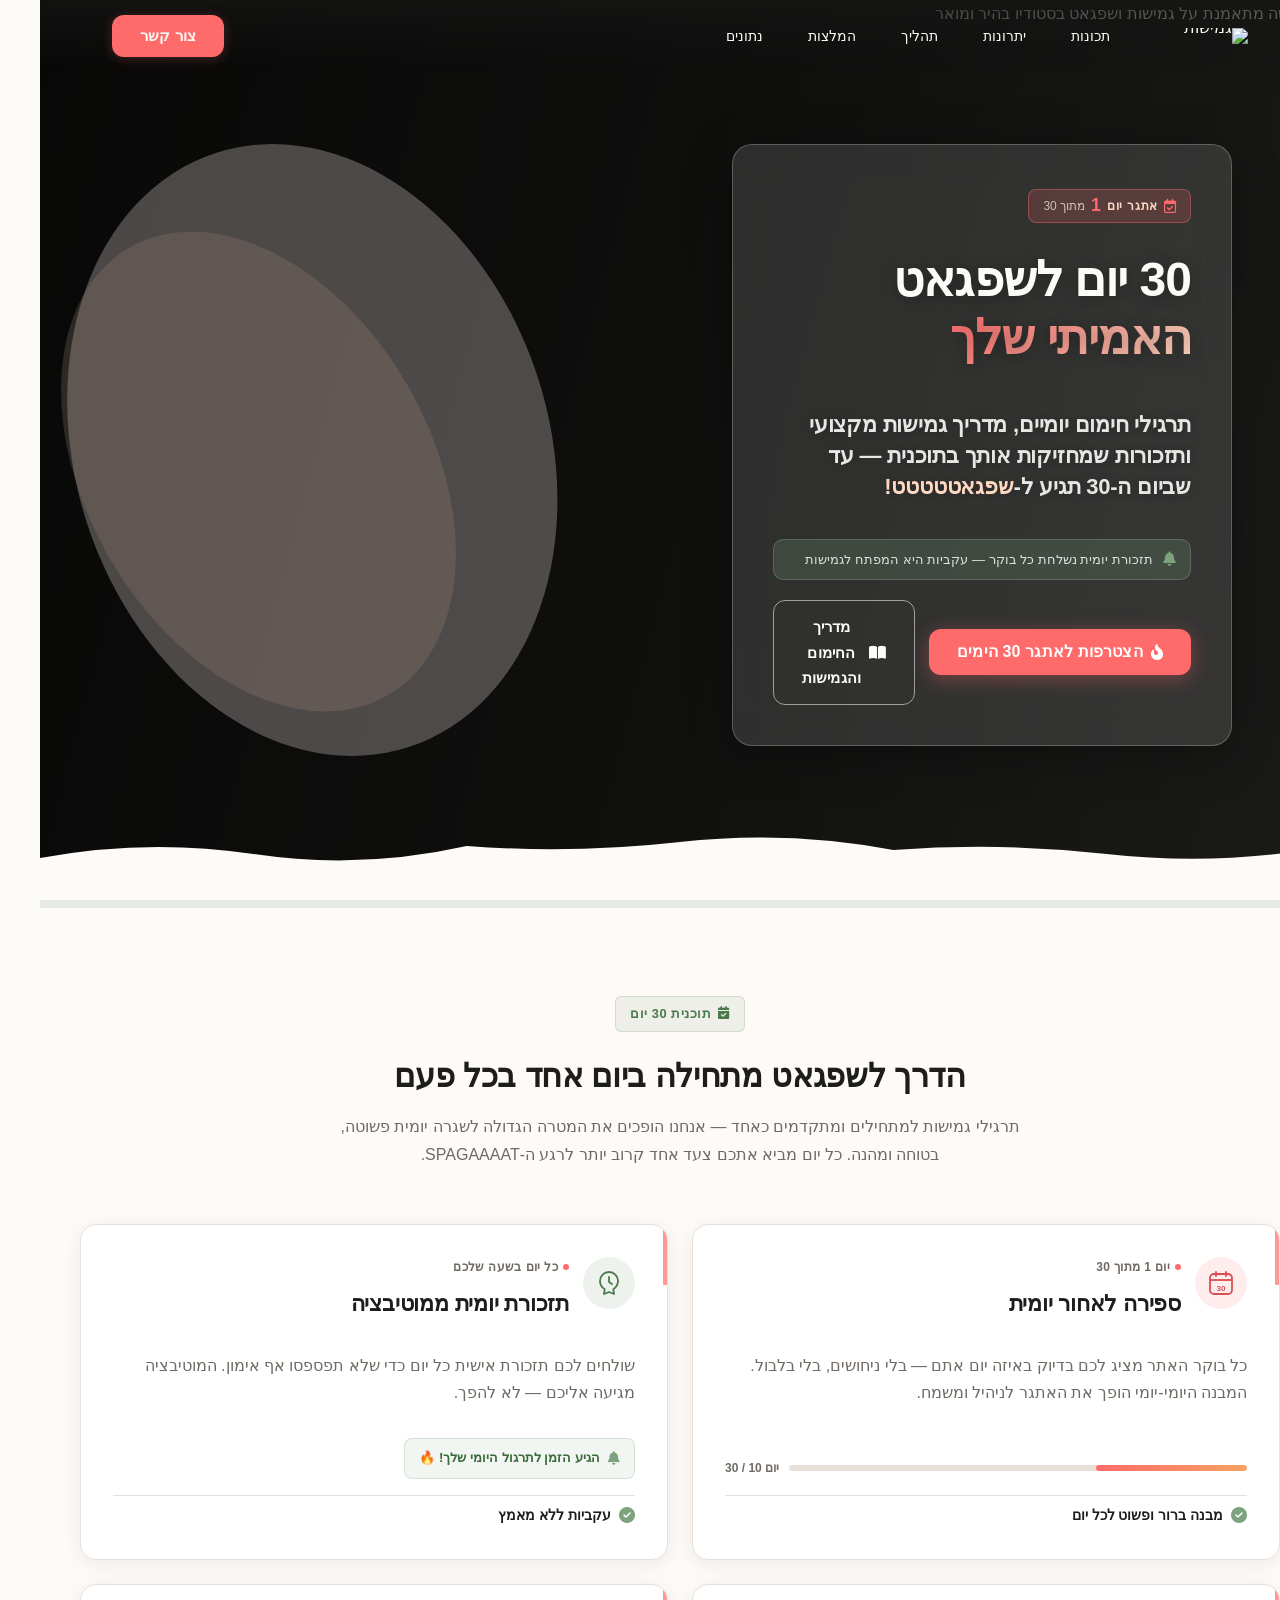
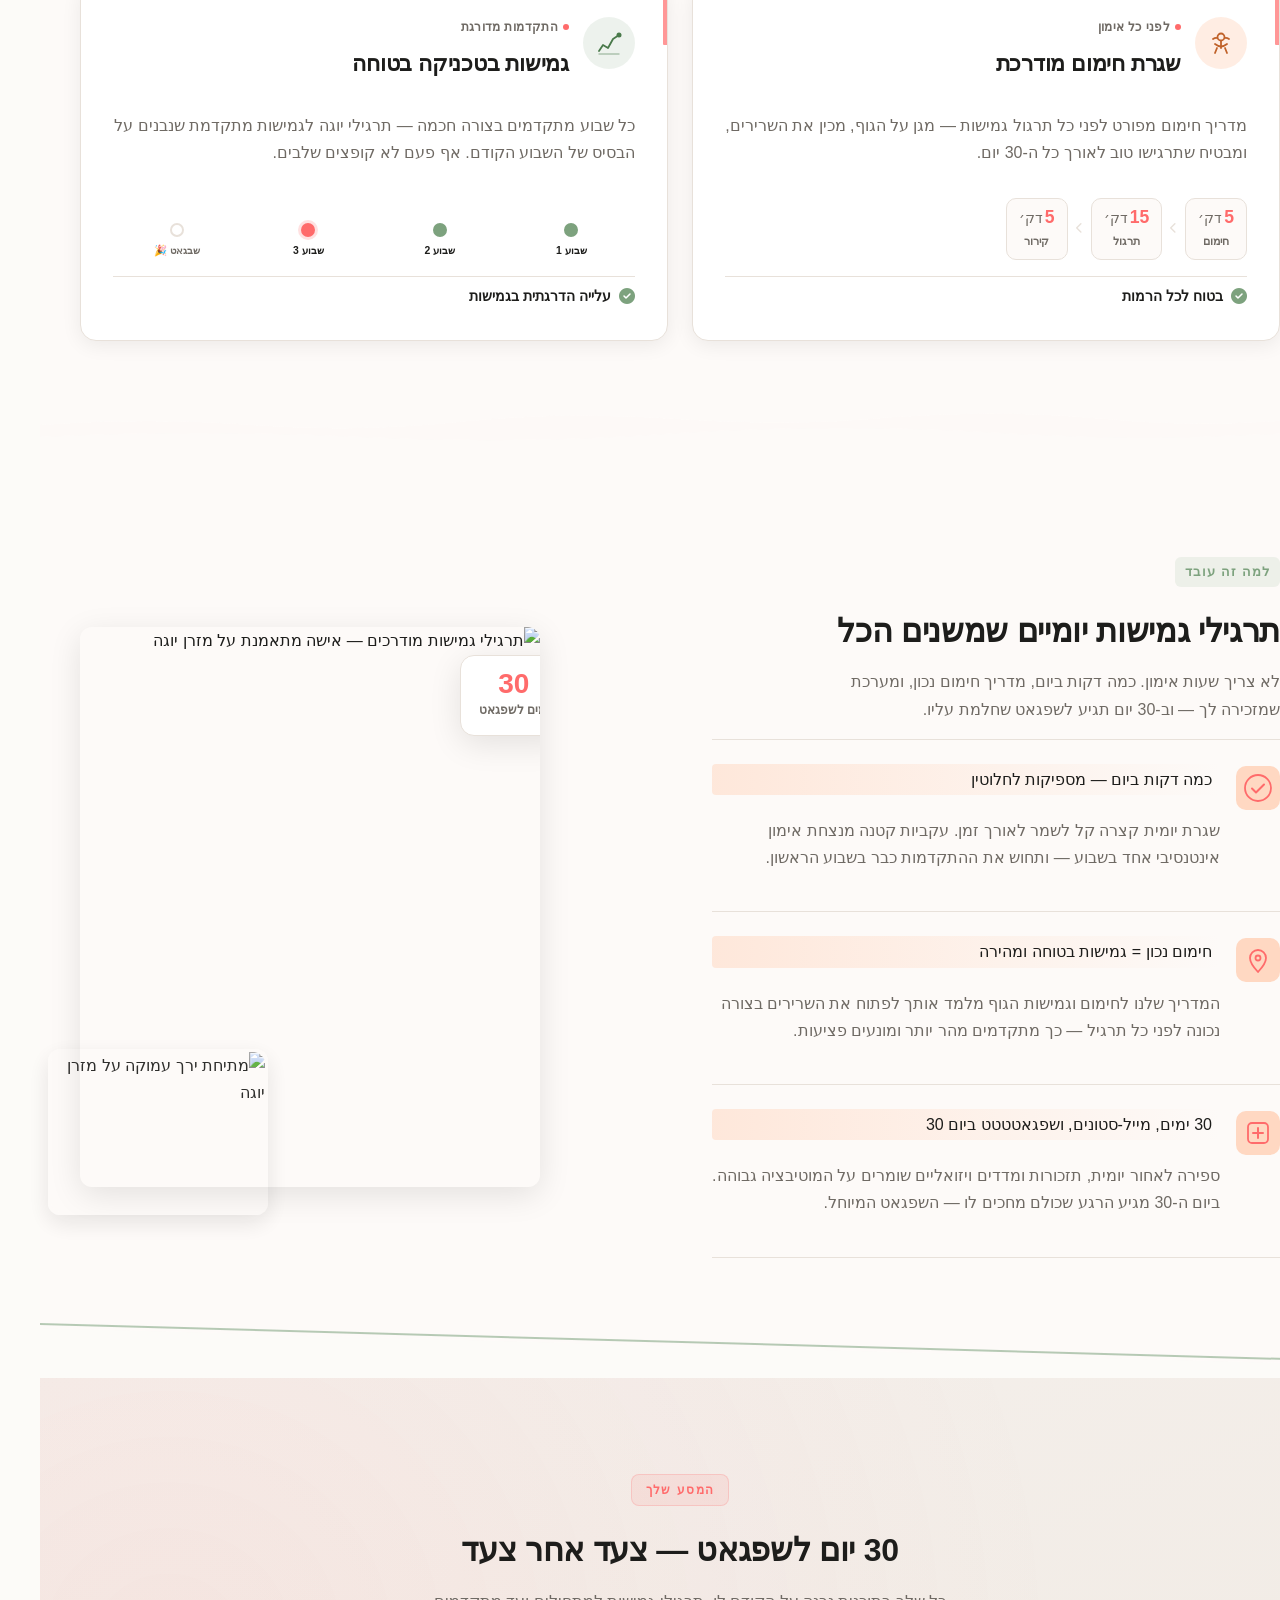
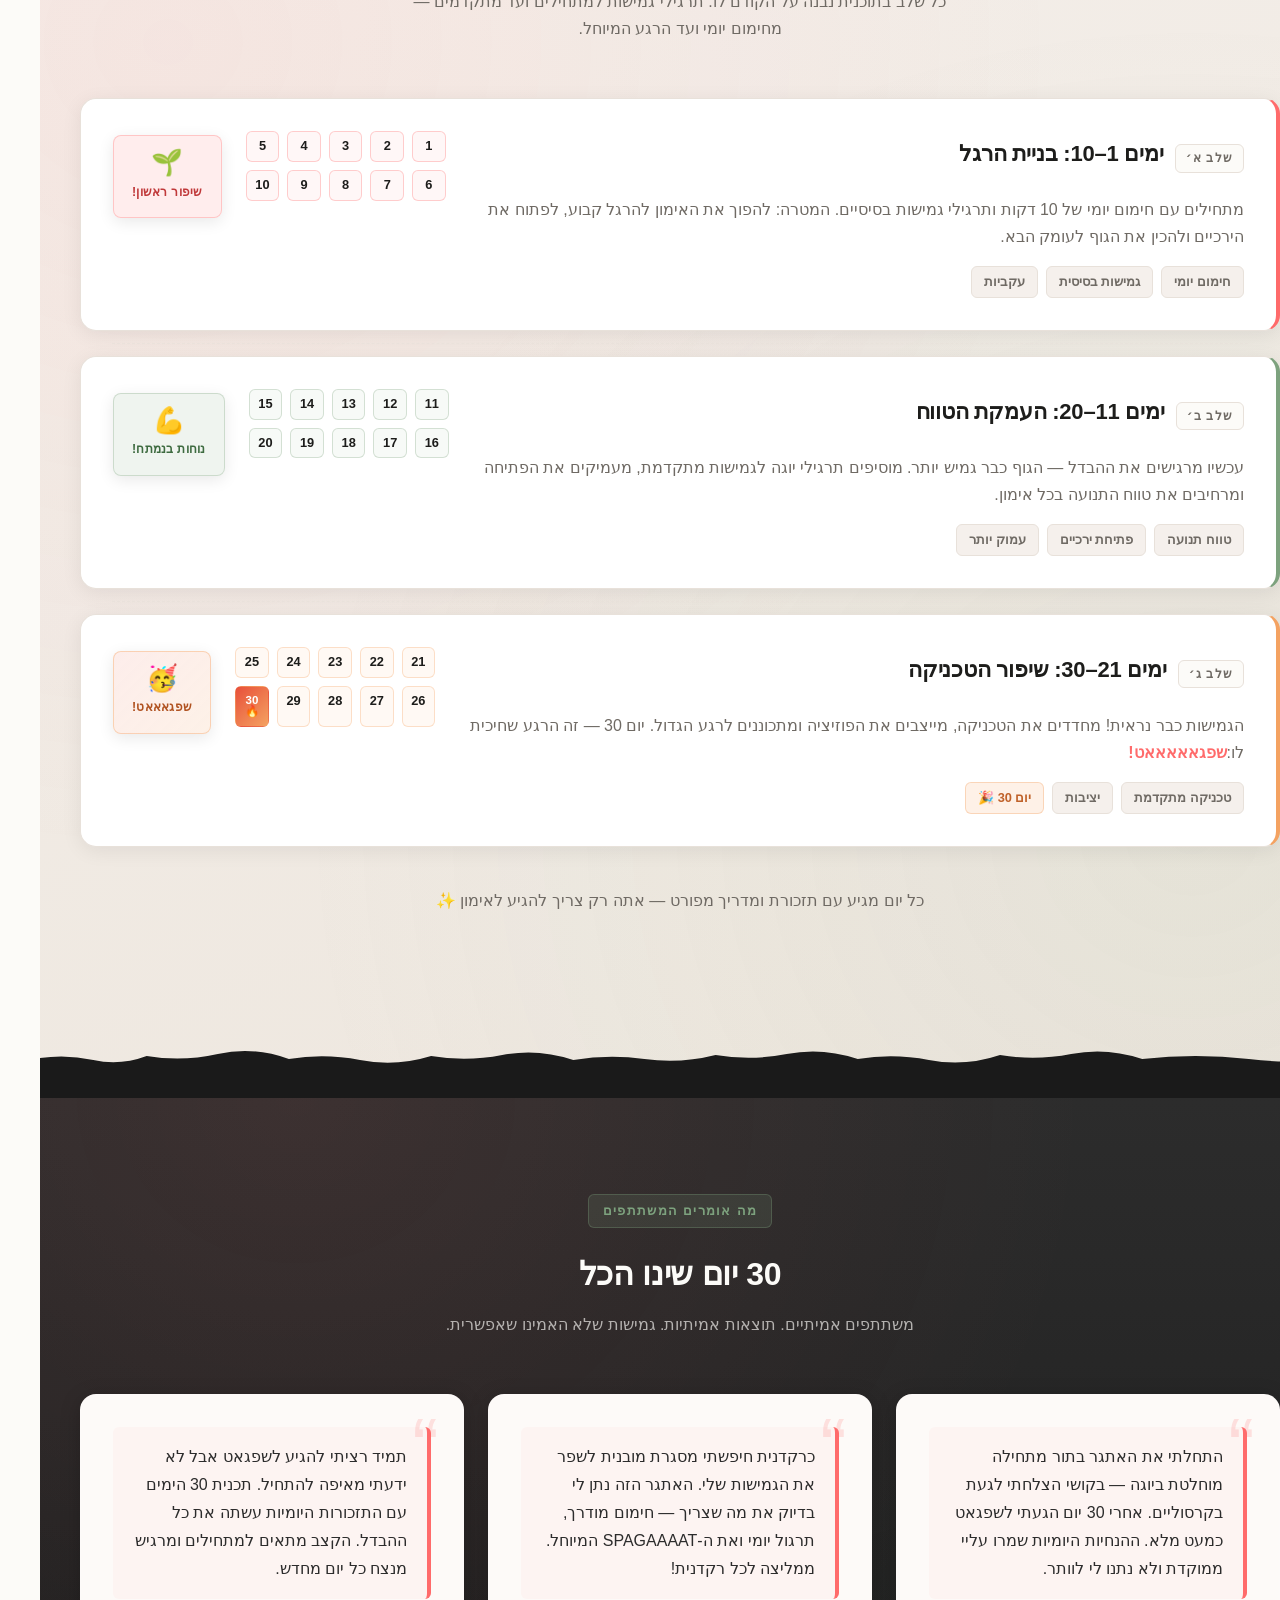
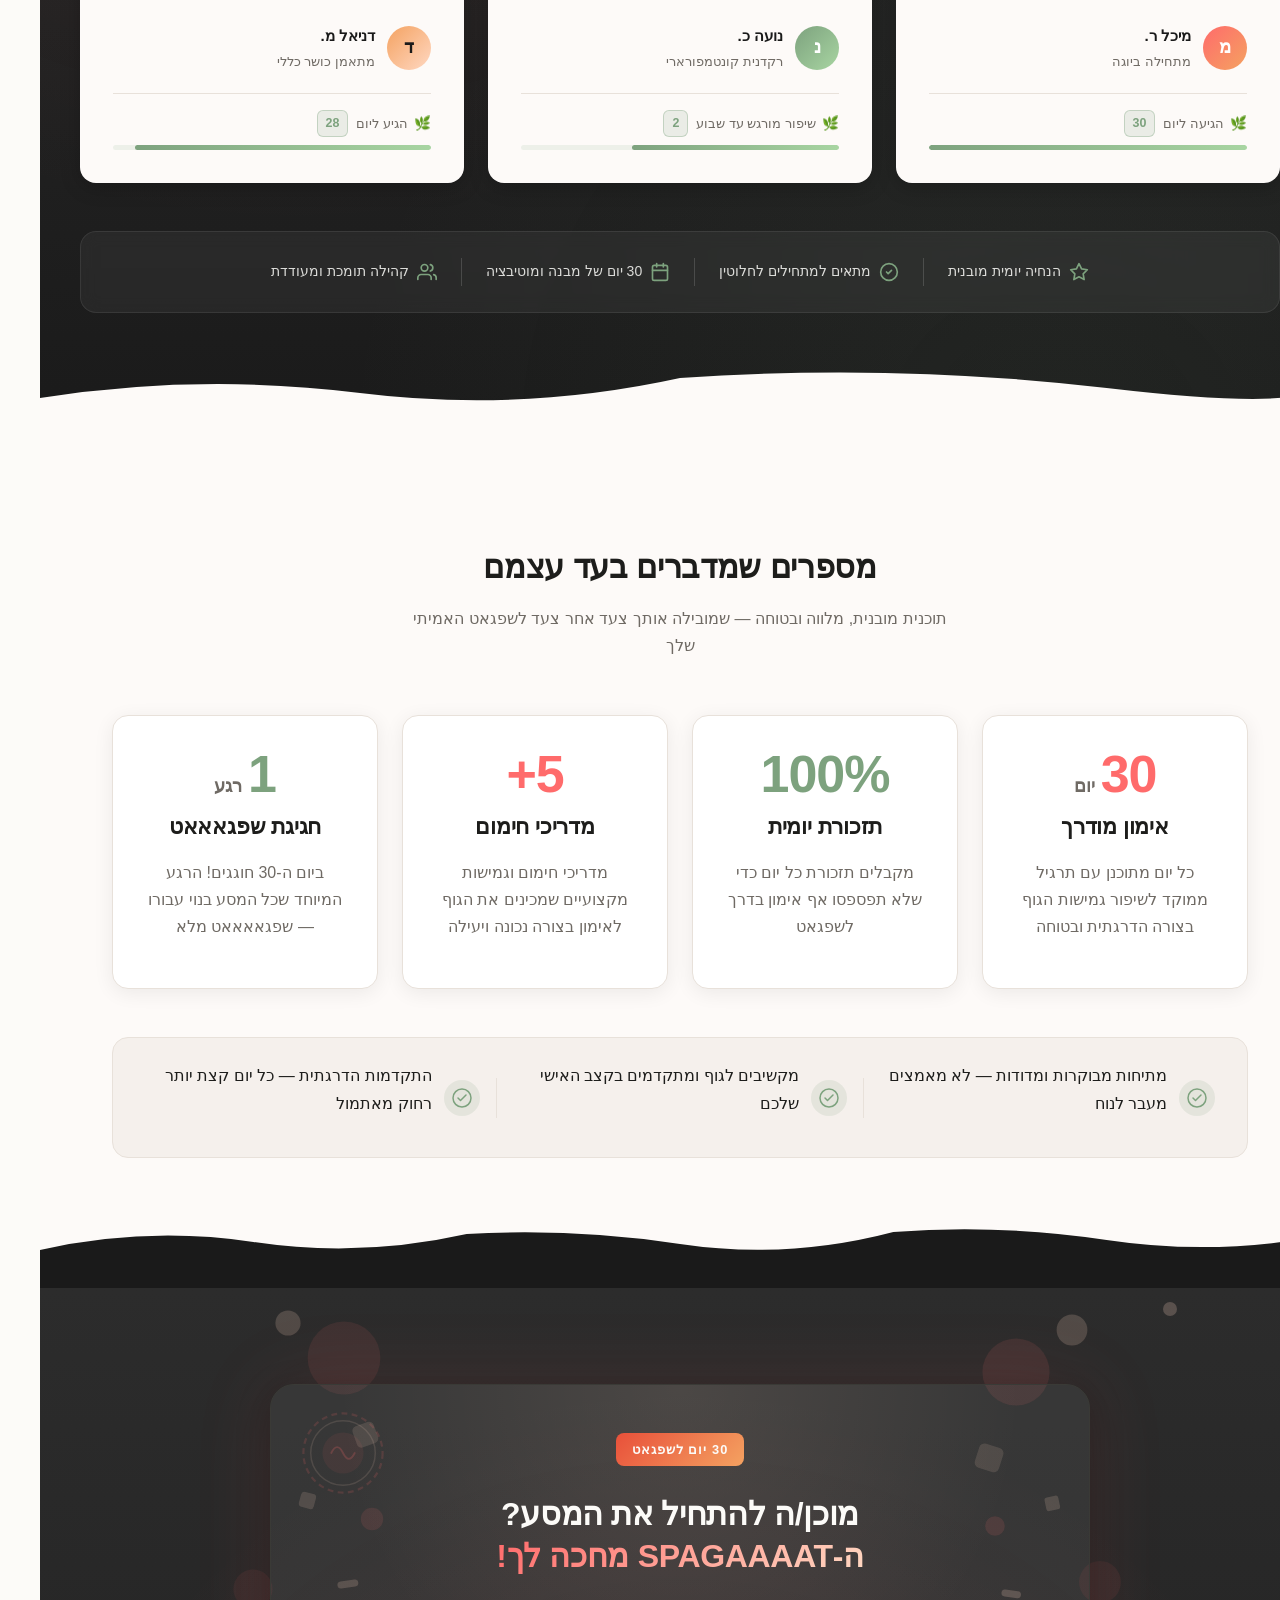
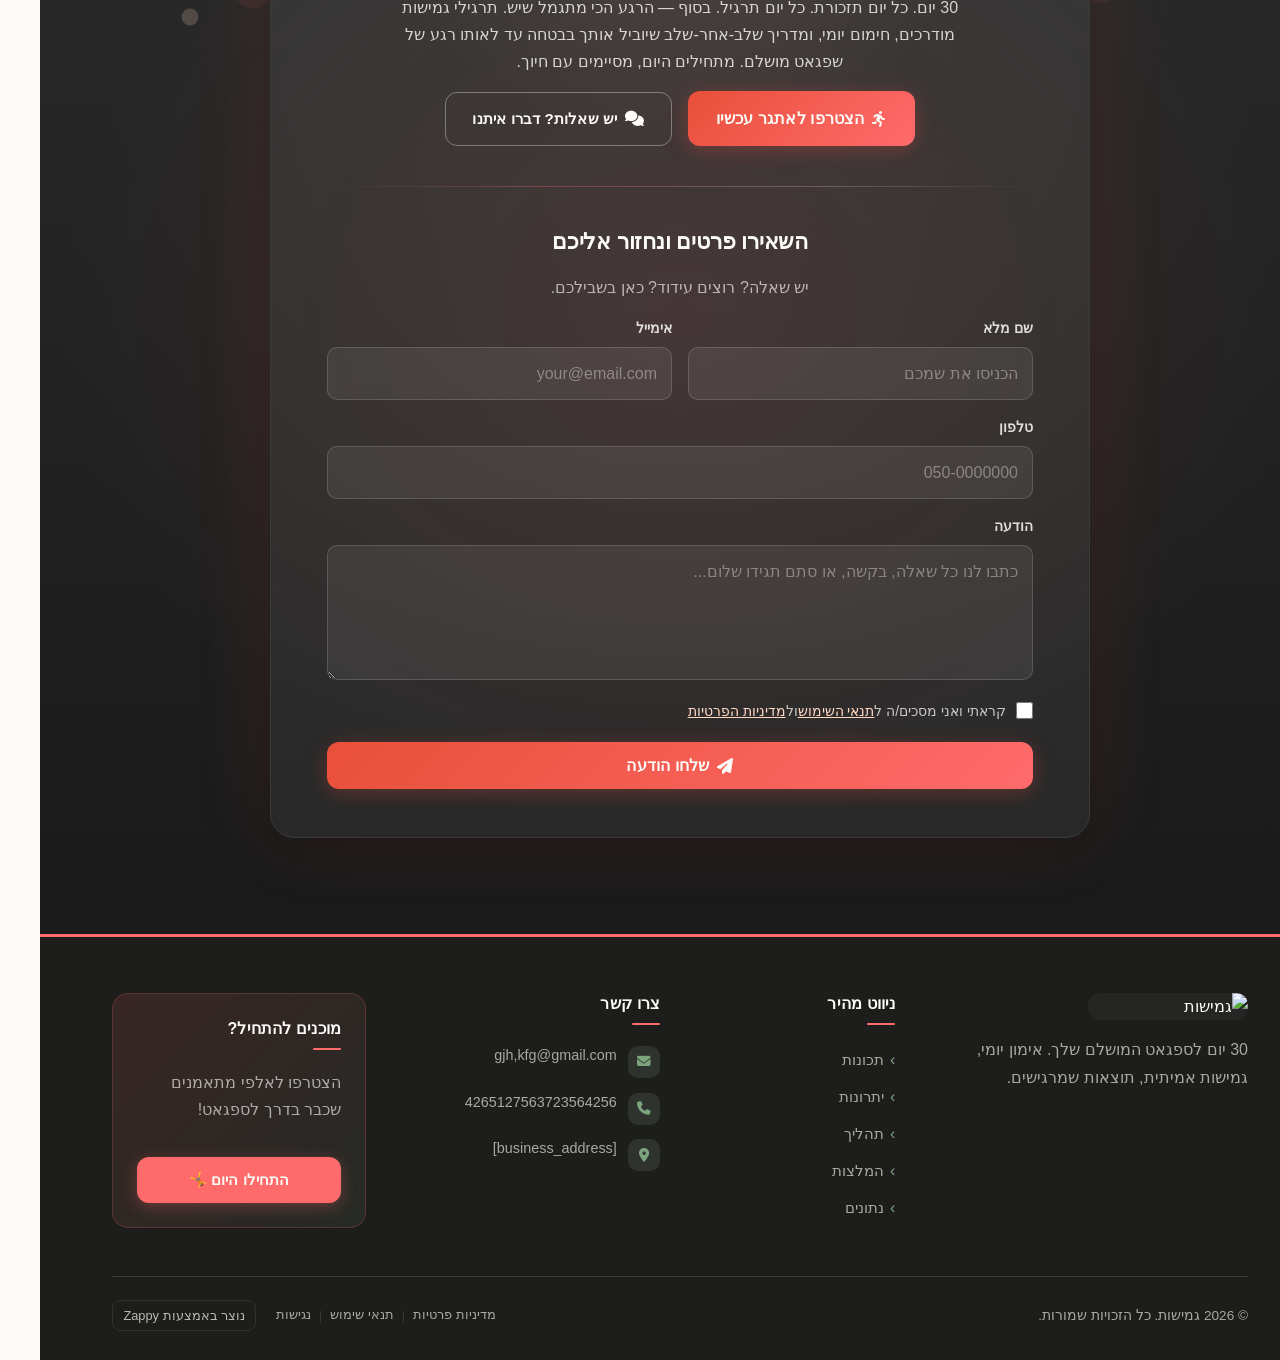
==== commit b9843b89: "Incremental sync: 1 page(s) — update_text" ====
--- a/public/index.html
+++ b/public/index.html
@@ -1 +1 @@
-<!doctype html><html dir="rtl" lang="he"><head><meta charset="UTF-8"><meta content="width=device-width,initial-scale=1" name="viewport"><meta content="index, follow" name="robots"><title>גמישות — גמישות</title><meta content="A 30-day splits challenge website that counts down each day and sends daily reminders to practice the splits. The site features a warm-up and flexibility guide " name="description"><meta content="גמישות, תרגילי גמישות למתחילים, גמישות, תרגילי יוגה לגמישות מתקדמת" name="keywords"><link href="/assets/favicon.ico" rel="icon" type="image/x-icon"><link href="/assets/favicon-16x16.png" rel="icon" type="image/png" sizes="16x16"><link href="/assets/favicon-32x32.png" rel="icon" type="image/png" sizes="32x32"><link href="/assets/favicon-48x48.png" rel="icon" type="image/png" sizes="48x48"><link href="/assets/favicon-192x192.png" rel="icon" type="image/png" sizes="192x192"><link href="/assets/favicon-512x512.png" rel="icon" type="image/png" sizes="512x512"><link href="/assets/apple-touch-icon.png" rel="apple-touch-icon"><script>!function(){"use strict";var t="da59eb76-eee5-4b2c-bd40-662107f26c47",e="https://api.zappy5.com/api/analytics/track",a=18e5,n=2592e6,o=!0,i=!0,r=!0;var s=function(){var e="zappy_visitor_"+t,a=null;try{if(a=localStorage.getItem(e)){var o=JSON.parse(a),i=Date.now();if(i-o.created<n)return o.lastSeen=i,localStorage.setItem(e,JSON.stringify(o)),o.id}}catch(t){console.warn("Zappy Analytics: LocalStorage not available")}var r="zv_"+Date.now()+"_"+Math.random().toString(36).substr(2,9);try{localStorage.setItem(e,JSON.stringify({id:r,created:Date.now(),lastSeen:Date.now()}))}catch(t){}return r}(),c=function(){var e="zappy_session_"+t,n=null;try{if(n=sessionStorage.getItem(e)){var o=JSON.parse(n),i=Date.now();if(i-o.timestamp<a)return o.timestamp=i,sessionStorage.setItem(e,JSON.stringify(o)),o.id}}catch(t){console.warn("Zappy Analytics: SessionStorage not available")}var r="zs_"+Date.now()+"_"+Math.random().toString(36).substr(2,9);try{sessionStorage.setItem(e,JSON.stringify({id:r,timestamp:Date.now()}))}catch(t){}return r}();function l(a,n){n=n||{};var o={website_id:t,event_type:a,page_path:window.location.pathname,referrer:document.referrer||"direct",visitor_id:s,session_id:c,metadata:n};if(navigator.sendBeacon){var i=new Blob([JSON.stringify(o)],{type:"application/json"});navigator.sendBeacon(e,i)}else fetch(e,{method:"POST",headers:{"Content-Type":"application/json"},body:JSON.stringify(o),keepalive:!0}).catch(function(t){console.warn("Zappy Analytics: Failed to track event",t)})}o&&l("pageview",{title:document.title,url:window.location.href}),i&&document.addEventListener("click",function(t){var e=t.target;if("BUTTON"===e.tagName||e.closest("button")){var a="BUTTON"===e.tagName?e:e.closest("button");l("click",{element:"button",text:a.textContent.trim().substring(0,100),id:a.id||null,class:a.className||null})}else if("A"===e.tagName||e.closest("a")){var n="A"===e.tagName?e:e.closest("a");l("navigation",{element:"link",text:n.textContent.trim().substring(0,100),href:n.href,external:n.hostname!==window.location.hostname})}},!0),r&&document.addEventListener("submit",function(t){var e=t.target;l("form_submit",{form_id:e.id||null,form_name:e.name||null,form_action:e.action||null,form_method:e.method||"GET"})},!0);var d=Date.now();window.addEventListener("beforeunload",function(){l("page_unload",{time_on_page:Math.floor((Date.now()-d)/1e3),page_path:window.location.pathname})}),window.zappyAnalytics={track:l,getVisitorId:function(){return s},getSessionId:function(){return c}}}()</script><meta content="גמישות — גמישות" property="og:title"><meta content="A 30-day splits challenge website that counts down each day and sends daily reminders to practice the splits. The site features a warm-up and flexibility guide " property="og:description"><meta content="summary_large_image" name="twitter:card"><meta content="גמישות — גמישות" name="twitter:title"><meta content="A 30-day splits challenge website that counts down each day and sends daily reminders to practice the splits. The site features a warm-up and flexibility guide " name="twitter:description"><meta content="website" property="og:type"><meta content="he_IL" property="og:locale"><link href="https://cdnjs.cloudflare.com/ajax/libs/font-awesome/6.4.0/css/all.min.css" rel="stylesheet"><link href="/assets/favicon.ico" rel="icon" type="image/x-icon"><link href="/assets/favicon-16x16.png" rel="icon" type="image/png" sizes="16x16"><link href="/assets/favicon-32x32.png" rel="icon" type="image/png" sizes="32x32"><link href="/assets/favicon-48x48.png" rel="icon" type="image/png" sizes="48x48"><link href="/assets/favicon-192x192.png" rel="icon" type="image/png" sizes="192x192"><link href="/assets/favicon-512x512.png" rel="icon" type="image/png" sizes="512x512"><link href="/assets/apple-touch-icon.png" rel="apple-touch-icon"><link href="https://cdn.jsdelivr.net/npm/vanilla-cookieconsent@3/dist/cookieconsent.css" rel="stylesheet"><script src="https://cdn.jsdelivr.net/npm/vanilla-cookieconsent@3/dist/cookieconsent.umd.js"></script><script src="https://cdn.jsdelivr.net/gh/mickidum/acc_toolbar/acctoolbar/acctoolbar.min.js"></script><link href="/styles.css" rel="stylesheet"><style id="zappy-dropdown-submenu-styles">#navMenu li:has(.sub-menu),.nav-menu li:has(.sub-menu),.navbar li:has(.sub-menu),nav li:has(.sub-menu){position:relative}#navMenu .sub-menu,.nav-menu .sub-menu,.navbar .sub-menu,nav .sub-menu{display:block!important;position:absolute!important;top:100%;left:0;min-width:220px;background:#fff;border-radius:8px;box-shadow:0 8px 25px rgba(0,0,0,.15);padding:8px 0;opacity:0;visibility:hidden;transform:translateY(10px);transition:all .3s ease;z-index:1000;list-style:none;pointer-events:none}#navMenu li:hover>.sub-menu,.nav-menu li:hover>.sub-menu,.navbar li:hover>.sub-menu,nav li:hover>.sub-menu{opacity:1!important;visibility:visible!important;transform:translateY(0)!important;pointer-events:auto!important}.sub-menu li{list-style:none;margin:0;padding:0}.sub-menu a{display:block!important;padding:10px 16px!important;color:var(--text-dark,#333)!important;font-weight:500;text-decoration:none;white-space:nowrap;transition:background-color .2s}.sub-menu .zappy-nav-child>a{padding-left:28px!important;font-size:.9em!important;opacity:.85!important}[dir=rtl] .sub-menu .zappy-nav-child>a,html[lang=ar] .sub-menu .zappy-nav-child>a,html[lang=he] .sub-menu .zappy-nav-child>a{padding-left:10px!important;padding-right:28px!important}.sub-menu .zappy-nav-parent>a{font-weight:600!important}.sub-menu a:hover{background-color:#f5f5f5}[dir=rtl] .nav-menu .sub-menu,[dir=rtl] .navbar .sub-menu,[dir=rtl] nav .sub-menu,html[lang=ar] .nav-menu .sub-menu,html[lang=ar] .navbar .sub-menu,html[lang=ar] nav .sub-menu,html[lang=he] .nav-menu .sub-menu,html[lang=he] .navbar .sub-menu,html[lang=he] nav .sub-menu{left:auto!important;right:0!important}.sub-menu:empty,.sub-menu:not(:has(li)):not(:has(> a)),.sub-menu:not(:has(li:not(.zappy-hidden-menu-item))):not(:has(> a)){display:none!important;opacity:0!important;visibility:hidden!important;pointer-events:none!important}li:has(.menu-group-title):hover>.sub-menu{opacity:1!important;visibility:visible!important;transform:translateY(0)!important;pointer-events:auto!important}#navMenu>li>.menu-group-title,.nav-menu>li>.menu-group-title{display:inline-block;padding:.5rem 1rem;cursor:default;user-select:none}@media (max-width:768px){#navMenu .sub-menu,.nav-menu .sub-menu,.navbar .sub-menu,nav .sub-menu{position:static!important;transform:none!important;box-shadow:none!important;background:0 0!important;max-height:0;overflow:hidden;opacity:0;visibility:hidden;transition:max-height .3s ease,opacity .3s ease;padding:0!important;border-radius:0!important}#navMenu .sub-menu.mobile-expanded,.nav-menu .sub-menu.mobile-expanded,.navbar .sub-menu.mobile-expanded{max-height:none!important;overflow-y:visible!important;opacity:1!important;visibility:visible!important;padding:8px 0 8px 16px!important}[dir=rtl] .sub-menu.mobile-expanded,html[lang=he] .sub-menu.mobile-expanded{padding:8px 16px 8px 0!important}#navMenu li:hover>.sub-menu,.nav-menu li:hover>.sub-menu,.navbar li:hover>.sub-menu,nav li:hover>.sub-menu{opacity:0;visibility:hidden;pointer-events:none}#navMenu li>.sub-menu.mobile-expanded,.nav-menu li>.sub-menu.mobile-expanded,.navbar li>.sub-menu.mobile-expanded,nav li>.sub-menu.mobile-expanded{opacity:1!important;visibility:visible!important;pointer-events:auto!important}#navMenu li:has(.sub-menu),.nav-menu li:has(.sub-menu),.navbar li:has(.sub-menu),nav li:has(.sub-menu){display:flex!important;flex-wrap:wrap!important;align-items:center!important;position:relative!important;min-height:44px!important}#navMenu li:has(.sub-menu)>a,.nav-menu li:has(.sub-menu)>a,.navbar li:has(.sub-menu)>a,nav li:has(.sub-menu)>a{flex:1!important;min-width:0!important}#navMenu li:has(.sub-menu)>.menu-group-title,.nav-menu li:has(.sub-menu)>.menu-group-title,.navbar li:has(.sub-menu)>.menu-group-title,nav li:has(.sub-menu)>.menu-group-title{flex:1!important;min-width:0!important;padding:0!important;line-height:inherit!important}#navMenu li:has(.sub-menu)>.sub-menu,.nav-menu li:has(.sub-menu)>.sub-menu,.navbar li:has(.sub-menu)>.sub-menu,nav li:has(.sub-menu)>.sub-menu{flex-basis:100%!important;width:100%!important}#navMenu li:has(.sub-menu)>a [class*=arrow],#navMenu li:has(.sub-menu)>a [class*=chevron],.nav-menu li:has(.sub-menu)>a .fa-angle-down,.nav-menu li:has(.sub-menu)>a .fa-chevron-down,.nav-menu li:has(.sub-menu)>a [class*=arrow],.nav-menu li:has(.sub-menu)>a [class*=chevron],nav li:has(.sub-menu)>a [class*=arrow],nav li:has(.sub-menu)>a [class*=chevron]{display:none!important;visibility:hidden!important}.mobile-submenu-toggle{display:flex!important;align-items:center!important;justify-content:center!important;width:44px!important;height:auto!important;background:0 0!important;border:none!important;cursor:pointer!important;color:var(--text-light)!important;position:static!important;flex-shrink:0!important;align-self:stretch!important;z-index:2!important;padding:0!important;margin:0!important}.mobile-submenu-toggle::after{content:''!important;width:0!important;height:0!important;border-left:6px solid transparent!important;border-right:6px solid transparent!important;border-top:7px solid currentColor!important;transition:transform .3s ease!important}.mobile-submenu-toggle.expanded::after{transform:rotate(180deg)!important}.sub-menu a{padding:10px 0!important;display:block!important;color:var(--text-light)!important;white-space:normal!important}.sub-menu .zappy-nav-child>a{padding-left:28px!important;font-size:.9em!important;opacity:.85!important}[dir=rtl] .sub-menu .zappy-nav-child>a,html[lang=ar] .sub-menu .zappy-nav-child>a,html[lang=he] .sub-menu .zappy-nav-child>a{padding-left:0!important;padding-right:28px!important}.sub-menu .zappy-nav-parent>a{font-weight:600!important}#navMenu.active,.nav-menu.active{max-width:100vw!important;overflow-x:hidden!important;box-sizing:border-box!important}.navbar .sub-menu li a,.zappy-products-dropdown .sub-menu a,nav.navbar .sub-menu li a{color:var(--text-light)!important}}@media (min-width:769px){.mobile-submenu-toggle{display:none!important}}</style><style id="mobile-lang-menu-deployed-css">@media (max-width:768px){.lang-switcher,.nav-container .lang-switcher,.nav-cta-container .lang-switcher,.nav-ecommerce-icons .lang-switcher,.nav-icons-left .lang-switcher,.navbar .lang-switcher,.navbar .nav-cta-container .lang-switcher{display:none!important}.mobile-lang-menu{width:100%;border-top:1px solid rgba(128,128,128,.2);padding:8px 0 0 0;margin-top:8px}.mobile-lang-toggle{display:flex!important;align-items:center;justify-content:space-between;width:100%;padding:12px 16px;background:0 0;border:none;cursor:pointer;font-size:15px;color:inherit;font-family:inherit}.mobile-lang-toggle::after{content:'';display:inline-block;width:8px;height:8px;border-right:2px solid currentColor;border-bottom:2px solid currentColor;transform:rotate(45deg);transition:transform .3s ease;margin-left:8px}.mobile-lang-toggle.expanded::after{transform:rotate(-135deg)}.mobile-lang-options{max-height:0;overflow:hidden;transition:max-height .3s ease}.mobile-lang-options.expanded{max-height:300px}.mobile-lang-option{display:flex!important;align-items:center;gap:10px;padding:10px 24px;text-decoration:none;color:inherit;font-size:14px;font-family:inherit}.mobile-lang-option:hover{background:rgba(128,128,128,.1)}.mobile-lang-option.active{font-weight:600;opacity:.7;pointer-events:none}.mobile-lang-option img{width:20px;height:20px;border-radius:50%}}@media (min-width:769px){.mobile-lang-menu{display:none!important}}</style><style id="zappy-widget-visibility">#mic-access-tool-box,#mic-access-tool-general-button,#mic-init-access-tool #mic-access-tool-box,#mic-init-access-tool #mic-access-tool-general-button,#mic-init-access-tool .mic-access-tool-general-button,._access-icon,._access-menu,.mic-access-tool-box,.mic-access-tool-general-button,div[id*=mic-access-tool-box]{display:none!important;visibility:hidden!important;opacity:0!important;pointer-events:none!important}</style></head><body><nav class="navbar" dir="rtl"><button class="mobile-toggle" aria-label="Menu" id="mobileToggle"><svg viewBox="0 0 24 24" fill="none" height="24" width="24" class="hamburger-icon"><path d="M3 12h18M3 6h18M3 18h18" stroke="currentColor" stroke-width="2" stroke-linecap="round"></path></svg><svg viewBox="0 0 24 24" fill="none" height="24" width="24" class="close-icon" style="display:none"><path d="M18 6L6 18M6 6l12 12" stroke="currentColor" stroke-width="2" stroke-linecap="round"></path></svg></button><button class="phone-header-btn" aria-label="Call" data-phone="4265127563723564256"><svg viewBox="0 0 24 24" fill="currentColor" height="20" width="20"><path d="M22 16.92v3a2 2 0 0 1-2.18 2 19.79 19.79 0 0 1-8.63-3.07 19.5 19.5 0 0 1-6-6 19.79 19.79 0 0 1-3.07-8.67A2 2 0 0 1 4.11 2h3a2 2 0 0 1 2 1.72 12.84 12.84 0 0 0 .7 2.81 2 2 0 0 1-.45 2.11L8.09 9.91a16 16 0 0 0 6 6l1.27-1.27a2 2 0 0 1 2.11-.45 12.84 12.84 0 0 0 2.81.7A2 2 0 0 1 22 16.92z"></path></svg></button><div class="nav-container"><div class="nav-right-group"><div class="nav-brand"><a href="/" class="logo-link"><img alt="גמישות" src="/assets/logo.webp" class="logo"></a></div><ul class="nav-menu" id="navMenu"><li><a href="#features">תכונות</a></li><li><a href="#benefits">יתרונות</a></li><li><a href="#process">תהליך</a></li><li><a href="#testimonials">המלצות</a></li><li><a href="#stats">נתונים</a></li></ul></div><div class="nav-cta-container"><li class="nav-cta-item"><a href="#cta" class="nav-cta-btn">צור קשר</a></li></div></div></nav><script>window.addEventListener("load",function(){const e=document.querySelector(".navbar, nav, header");if(!e)return void console.log("[Navbar] Navbar element not found");let t=document.getElementById("mobileToggle")||document.querySelector(".mobile-toggle")||document.querySelector(".hamburger")||document.querySelector(".hamburger-menu")||document.querySelector(".menu-toggle")||document.querySelector(".burger-menu")||document.querySelector('[aria-label="Menu"]')||document.querySelector('[aria-label="תפריט"]');const o=document.querySelector(".phone-header-btn"),n=window.getComputedStyle(e);let r=n.backgroundColor;if(console.log("[Navbar] Initial navbar background:",r),"transparent"===r||"rgba(0, 0, 0, 0)"===r||r.startsWith("rgba")&&r.includes(", 0)")){const e=n.backgroundImage;if(e&&"none"!==e)console.log("[Navbar] Navbar has background image/gradient, using dark text"),r="rgb(240, 240, 240)";else{const e=window.getComputedStyle(document.body).backgroundColor;console.log("[Navbar] Navbar transparent, using body background:",e),r=e}}const i=r.match(/\d+/g);if(i&&i.length>=3){const e=(.299*parseInt(i[0])+.587*parseInt(i[1])+.114*parseInt(i[2]))/255;console.log("[Navbar] Mobile button colors preserved from Claude CSS (luminance:",e.toFixed(2)+")");const n=document.createElement("style");n.id="zappy-mobile-nav-fix";document.documentElement.lang;document.documentElement.dir,n.textContent='\n        /* Hide mobile buttons on desktop, show only on mobile */\n        @media (min-width: 769px) {\n          .mobile-toggle,\n          .phone-header-btn {\n            display: none !important;\n          }\n        }\n        \n        /* Show and position mobile buttons correctly on mobile */\n        @media (max-width: 768px) {\n          .mobile-toggle,\n          .phone-header-btn {\n            position: absolute !important;\n            top: 50% !important;\n            transform: translateY(-50%) !important;\n            z-index: 1001 !important;\n            display: flex !important;\n            align-items: center !important;\n            justify-content: center !important;\n            width: 36px !important;\n            height: 36px !important;\n            border-radius: 50% !important;\n            border: none !important;\n            cursor: pointer !important;\n            padding: 6px !important;\n            background: none !important;\n            color: var(--nav-text, var(--text-light)) !important;\n          }\n          \n          /* LTR positioning (default): hamburger LEFT, phone RIGHT */\n          html:not([dir="rtl"]):not([lang="he"]):not([lang="ar"]) .mobile-toggle,\n          html[dir="ltr"] .mobile-toggle {\n            left: 12px !important;\n            right: auto !important;\n          }\n          html:not([dir="rtl"]):not([lang="he"]):not([lang="ar"]) .phone-header-btn,\n          html[dir="ltr"] .phone-header-btn {\n            right: 12px !important;\n            left: auto !important;\n          }\n          \n          /* RTL positioning: hamburger RIGHT, phone LEFT */\n          html[dir="rtl"] .mobile-toggle,\n          html[lang="he"] .mobile-toggle,\n          html[lang="ar"] .mobile-toggle {\n            right: 12px !important;\n            left: auto !important;\n          }\n          html[dir="rtl"] .phone-header-btn,\n          html[lang="he"] .phone-header-btn,\n          html[lang="ar"] .phone-header-btn {\n            left: 12px !important;\n            right: auto !important;\n          }\n          \n          /* CRITICAL: Ensure nav-container has min-height on mobile */\n          /* All children are positioned absolutely/fixed on mobile, so height:auto collapses to 0 */\n          .nav-container {\n            min-height: 70px !important;\n            position: relative !important;\n          }\n          \n          /* Ensure SVG icons are properly sized and inherit color */\n          .mobile-toggle svg,\n          .phone-header-btn svg {\n            width: 24px !important;\n            height: 24px !important;\n            /* Don\'t force display - let JavaScript control hamburger/close toggle */\n          }\n          \n          /* Reset nav-cta-container on mobile - remove desktop box-shadow/padding */\n          /* that creates a visible ghost box when CTA button is hidden */\n          .nav-cta-container {\n            box-shadow: none !important;\n            padding: 0 !important;\n          }\n          \n          /* Hide nav-cta-container entirely on mobile when there\'s no lang-switcher */\n          /* (only the CTA button is inside, and it\'s hidden on mobile) */\n          .nav-cta-container:not(:has(.lang-switcher)) {\n            display: none !important;\n          }\n          \n          /* CRITICAL: Prevent hero image fade gradient from bleeding over headline text */\n          /* The .image-fade-gradient has bottom: -30px (extends below parent) */\n          /* On mobile stacked layout, this overlaps the h1 text below the image */\n          .hero-image-column {\n            overflow: hidden !important;\n          }\n          .image-fade-gradient {\n            bottom: 0 !important;\n          }\n          \n          /* Hide desktop language switcher on mobile - hamburger menu handles it */\n          /* High specificity to override stored CSS */\n          .lang-switcher,\n          .nav-cta-container .lang-switcher,\n          .nav-container .lang-switcher,\n          .navbar .lang-switcher,\n          .navbar .nav-cta-container .lang-switcher {\n            display: none !important;\n          }\n        }\n      ';const r=document.getElementById("zappy-mobile-nav-fix");r&&r.remove(),document.head.appendChild(n),console.log("[Navbar] Critical CSS injected for mobile nav positioning");const l=window.innerWidth<=768;if(t){const e=t.querySelector(".hamburger-icon"),o=t.querySelector(".close-icon");e&&(e.style.setProperty("width","24px","important"),e.style.setProperty("height","24px","important"),e.style.setProperty("display","block","important")),o&&(o.style.setProperty("width","24px","important"),o.style.setProperty("height","24px","important"),o.style.setProperty("display","none","important")),l?(t.style.setProperty("position","absolute","important"),t.style.setProperty("top","50%","important"),t.style.setProperty("transform","translateY(-50%)","important"),t.style.setProperty("z-index","1001","important"),t.style.removeProperty("left"),t.style.removeProperty("right"),console.log("[Navbar] Mobile toggle positioning applied (mobile viewport)")):(t.style.removeProperty("position"),t.style.removeProperty("top"),t.style.removeProperty("transform"),t.style.removeProperty("z-index"),t.style.removeProperty("left"),t.style.removeProperty("right"),console.log("[Navbar] Desktop viewport - cleared mobile toggle inline positioning"))}if(o){const e=o.querySelector("svg");e&&(e.style.width="24px",e.style.height="24px",e.setAttribute("width","24"),e.setAttribute("height","24")),l?(o.style.setProperty("position","absolute","important"),o.style.setProperty("top","50%","important"),o.style.setProperty("transform","translateY(-50%)","important"),o.style.setProperty("z-index","1001","important"),o.style.removeProperty("left"),o.style.removeProperty("right"),console.log("[Navbar] Phone button positioning applied (mobile viewport)")):(o.style.removeProperty("position"),o.style.removeProperty("top"),o.style.removeProperty("transform"),o.style.removeProperty("z-index"),o.style.removeProperty("left"),o.style.removeProperty("right"),console.log("[Navbar] Desktop viewport - cleared phone button inline positioning"))}}else console.log("[Navbar] Could not parse background color:",r);t=document.getElementById("mobileToggle")||document.querySelector(".mobile-toggle")||document.querySelector(".hamburger")||document.querySelector(".hamburger-menu")||document.querySelector(".menu-toggle")||document.querySelector(".burger-menu")||document.querySelector('[aria-label="Menu"]')||document.querySelector('[aria-label="תפריט"]');const l=document.getElementById("navMenu")||document.querySelector(".nav-menu")||document.querySelector(".nav-links")||document.querySelector("nav ul:not(.submenu)");if(!t||!l)return void console.log("[Navbar] Mobile toggle or menu not found:",{toggle:!!t,menu:!!l});l.id||(l.id="navMenu"),console.log("[Navbar] Initializing mobile menu...");const a=t.cloneNode(!0);t.parentNode.replaceChild(a,t),a.addEventListener("click",function(e){e.preventDefault(),e.stopPropagation();const t=this.querySelector(".hamburger-icon"),o=this.querySelector(".close-icon");l.classList.contains("active")?(l.classList.remove("active"),t&&t.style.setProperty("display","block","important"),o&&o.style.setProperty("display","none","important"),document.body.style.overflow="",console.log("[Navbar] Menu closed")):(l.classList.add("active"),t&&t.style.setProperty("display","none","important"),o&&o.style.setProperty("display","block","important"),document.body.style.overflow="hidden",console.log("[Navbar] Menu opened"))}),l.querySelectorAll("a").forEach(function(e){e.addEventListener("click",function(){if("#"===this.getAttribute("href"))return;const e=a.querySelector(".hamburger-icon"),t=a.querySelector(".close-icon");l.classList.remove("active"),e&&e.style.setProperty("display","block","important"),t&&t.style.setProperty("display","none","important"),document.body.style.overflow="",console.log("[Navbar] Menu closed (link clicked)")})});var s=l.querySelectorAll(".dropdown-toggle");s.forEach(function(e){e.addEventListener("click",function(e){e.preventDefault(),e.stopPropagation();var t=this.closest(".nav-dropdown");t&&(t.parentNode.querySelectorAll(".nav-dropdown.open").forEach(function(e){e!==t&&e.classList.remove("open")}),t.classList.toggle("open"),console.log("[Navbar] Dropdown toggled:",t.classList.contains("open")?"open":"closed"))})}),document.addEventListener("click",function(e){e.target.closest(".nav-dropdown")||document.querySelectorAll(".nav-dropdown.open").forEach(function(e){e.classList.remove("open")})}),console.log("[Navbar] Dropdown handlers initialized for "+s.length+" dropdowns"),o&&o.addEventListener("click",function(){const e=document.querySelectorAll('a[href^="tel:"]'),t=e.length>0?e[0].getAttribute("href").replace("tel:",""):"4265127563723564256";window.location.href="tel:"+t,console.log("[Navbar] Phone button clicked")}),console.log("[Navbar] Mobile menu initialized successfully");const p=function(){const e=document.querySelector(".whatsapp-float");e&&(window.innerWidth>=769?(e.style.setProperty("display","none","important"),e.style.setProperty("visibility","hidden","important"),e.style.setProperty("opacity","0","important"),e.style.setProperty("pointer-events","none","important"),console.log("[WhatsApp] Button hidden on desktop")):(e.style.removeProperty("display"),e.style.removeProperty("visibility"),e.style.removeProperty("opacity"),e.style.removeProperty("pointer-events"),console.log("[WhatsApp] Button visible on mobile")))};let c;p(),window.addEventListener("resize",function(){clearTimeout(c),c=setTimeout(p,100)})})</script><main><section class="index-hero-section" data-layout-spec="בית-hero" dir="rtl" id="hero" data-hero-type="fullscreen-scrim"><div class="index-hero-bg"><img alt="אישה מתאמנת על גמישות ושפגאט בסטודיו בהיר ומואר" src="/assets/site-index-hero-image-1.webp" data-context="Bright natural-light yoga and stretching studio with warm wooden floors, large windows letting in golden morning light, a young woman in athletic wear performing a deep flexibility pose (low lunge or straddle stretch) on a colorful yoga mat, lush green plants in the background, airy and optimistic wellness atmosphere" data-placeholder="index-hero-image-1" height="700" width="1200" data-hero-bg="true"></div><div class="index-hero-scrim" aria-hidden="true"></div><div class="index-hero-petal" aria-hidden="true"><svg viewBox="0 0 520 600" aria-hidden="true" xmlns="http://www.w3.org/2000/svg" fill="none" data-no-icon-edit="true"><ellipse cx="290" cy="300" fill="#FFF0ED" fill-opacity="0.45" rx="220" ry="290" transform="rotate(-18 290 300)"></ellipse><ellipse cx="240" cy="320" fill="#FFD8C2" fill-opacity="0.25" rx="160" ry="240" transform="rotate(-30 240 320)"></ellipse></svg></div><div class="index-hero-container"><div class="index-hero-card"><div class="index-hero-day-chip"><span class="index-hero-chip-icon"><i class="fa-calendar-check fa-regular"></i></span><span class="index-hero-chip-label">אתגר יום</span><span class="index-hero-chip-number">1</span><span class="index-hero-chip-of">מתוך 30</span></div><h1 class="index-hero-h1">30 יום לשפגאט<br><span class="index-hero-h1-accent">האמיתי שלך</span></h1><h3 class="index-hero-subtitle">תרגילי חימום יומיים, מדריך גמישות מקצועי ותזכורות שמחזיקות אותך בתוכנית — עד שביום ה-30 תגיע ל-<strong>שפגאטטטטט!</strong></h3><div class="index-hero-reminder-strip"><span class="index-hero-reminder-icon" aria-hidden="true"><i class="fa-solid fa-bell"></i></span><span class="index-hero-reminder-text">תזכורת יומית נשלחת כל בוקר — עקביות היא המפתח לגמישות</span></div><div class="index-hero-ctas"><a href="#join" class="index-hero-btn-primary"><i class="fa-solid fa-fire-flame-curved"></i>הצטרפות לאתגר 30 הימים</a><a href="#guide" class="index-hero-btn-secondary"><i class="fa-solid fa-book-open"></i>מדריך החימום והגמישות</a></div></div></div><div class="index-hero-divider-wrapper"><svg viewBox="0 0 1440 90" aria-hidden="true" xmlns="http://www.w3.org/2000/svg" data-no-icon-edit="true" preserveAspectRatio="none"><path d="M0,90 L0,48 Q120,28 240,44 T480,36 Q600,44 720,32 T960,40 Q1080,32 1200,44 T1440,38 L1440,90 Z" fill="#FDFAF8"></path></svg></div></section><section class="index-features-section" data-layout-spec="בית-features" dir="rtl" id="features"><div class="ifs-ribbon" aria-hidden="true"><svg viewBox="0 0 1200 8" aria-hidden="true" xmlns="http://www.w3.org/2000/svg" data-no-icon-edit="true" preserveAspectRatio="none"><rect height="8" width="1200" fill="#7DA27E" opacity="0.18"></rect></svg></div><div class="ifs-container"><div class="ifs-intro"><span class="ifs-eyebrow"><i class="fa-solid fa-calendar-check" aria-hidden="true"></i>תוכנית 30 יום</span><h2 class="ifs-title">הדרך לשפגאט מתחילה ביום אחד בכל פעם</h2><p class="ifs-subtitle">תרגילי גמישות למתחילים ומתקדמים כאחד — אנחנו הופכים את המטרה הגדולה לשגרה יומית פשוטה, בטוחה ומהנה. כל יום מביא אתכם צעד אחד קרוב יותר לרגע ה-SPAGAAAAT.</p></div><div class="ifs-grid"><article class="ifs-card" id="zappy-section-2"><div class="ifs-card-top"><div class="ifs-icon-circle ifs-icon-coral"><svg viewBox="0 0 28 28" aria-hidden="true" xmlns="http://www.w3.org/2000/svg" fill="none" data-element-type="icon" data-icon-type="svg" height="28" width="28"><rect height="20" width="22" rx="4" x="3" y="5" stroke="currentColor" stroke-width="1.8"></rect><path d="M3 11h22" stroke="currentColor" stroke-width="1.8"></path><path d="M9 3v4M19 3v4" stroke="currentColor" stroke-width="1.8" stroke-linecap="round"></path><text fill="currentColor" font-family="Manrope,Inter,sans-serif" font-size="8" font-weight="700" text-anchor="middle" x="14" y="22">30</text></svg></div><div class="ifs-card-header"><span class="ifs-day-dot">יום 1 מתוך 30</span><h3 class="ifs-card-title">ספירה לאחור יומית</h3></div></div><p class="ifs-card-desc">כל בוקר האתר מציג לכם בדיוק באיזה יום אתם — בלי ניחושים, בלי בלבול. המבנה היומי-יומי הופך את האתגר לניהיל ומשמח.</p><div class="ifs-progress-wrap"><div class="ifs-progress-bar"><div class="ifs-progress-fill" style="width:33%"></div></div><span class="ifs-progress-label">יום 10 / 30</span></div><div class="ifs-check-row"><i class="fa-solid fa-circle-check ifs-check-icon" aria-hidden="true"></i><span>מבנה ברור ופשוט לכל יום</span></div></article><article class="ifs-card" id="zappy-section-3"><div class="ifs-card-top"><div class="ifs-icon-circle ifs-icon-sage"><svg viewBox="0 0 28 28" aria-hidden="true" xmlns="http://www.w3.org/2000/svg" fill="none" data-element-type="icon" data-icon-type="svg" height="28" width="28"><path d="M14 3C9.03 3 5 7.03 5 12c0 3.5 1.9 6.55 4.72 8.22L9 25l5-2 5 2-.72-4.78A9.96 9.96 0 0 0 23 12c0-4.97-4.03-9-9-9Z" stroke="currentColor" stroke-width="1.8" stroke-linejoin="round"></path><path d="M14 8v5l3 2" stroke="currentColor" stroke-width="1.8" stroke-linecap="round" stroke-linejoin="round"></path></svg></div><div class="ifs-card-header"><span class="ifs-day-dot">כל יום בשעה שלכם</span><h3 class="ifs-card-title">תזכורת יומית ממוטיבציה</h3></div></div><p class="ifs-card-desc">שולחים לכם תזכורת אישית כל יום כדי שלא תפספסו אף אימון. המוטיבציה מגיעה אליכם — לא להפך.</p><div class="ifs-notification-pill"><i class="fa-solid fa-bell" aria-hidden="true"></i><span>הגיע הזמן לתרגול היומי שלך! 🔥</span></div><div class="ifs-check-row"><i class="fa-solid fa-circle-check ifs-check-icon" aria-hidden="true"></i><span>עקביות ללא מאמץ</span></div></article><article class="ifs-card" id="zappy-section-4"><div class="ifs-card-top"><div class="ifs-icon-circle ifs-icon-peach"><svg viewBox="0 0 28 28" aria-hidden="true" xmlns="http://www.w3.org/2000/svg" fill="none" data-element-type="icon" data-icon-type="svg" height="28" width="28"><circle cx="14" cy="8" r="3.5" stroke="currentColor" stroke-width="1.8"></circle><path d="M14 12v7" stroke="currentColor" stroke-width="1.8" stroke-linecap="round"></path><path d="M8 15c2 1.5 4.5 2.5 6 2.5s4-1 6-2.5" stroke="currentColor" stroke-width="1.8" stroke-linecap="round"></path><path d="M10 19l-2 5M18 19l2 5" stroke="currentColor" stroke-width="1.8" stroke-linecap="round"></path><path d="M6 10c1.5-1 3-1.5 4-1" stroke="currentColor" stroke-width="1.8" stroke-linecap="round"></path><path d="M22 10c-1.5-1-3-1.5-4-1" stroke="currentColor" stroke-width="1.8" stroke-linecap="round"></path></svg></div><div class="ifs-card-header"><span class="ifs-day-dot">לפני כל אימון</span><h3 class="ifs-card-title">שגרת חימום מודרכת</h3></div></div><p class="ifs-card-desc">מדריך חימום מפורט לפני כל תרגול גמישות — מגן על הגוף, מכין את השרירים, ומבטיח שתרגישו טוב לאורך כל ה-30 יום.</p><div class="ifs-steps-row"><div class="ifs-step"><span class="ifs-step-num">5<small>דק׳</small></span><span class="ifs-step-label">חימום</span></div><div class="ifs-step-arrow" aria-hidden="true"><i class="fa-solid fa-chevron-left"></i></div><div class="ifs-step"><span class="ifs-step-num">15<small>דק׳</small></span><span class="ifs-step-label">תרגול</span></div><div class="ifs-step-arrow" aria-hidden="true"><i class="fa-solid fa-chevron-left"></i></div><div class="ifs-step"><span class="ifs-step-num">5<small>דק׳</small></span><span class="ifs-step-label">קירור</span></div></div><div class="ifs-check-row"><i class="fa-solid fa-circle-check ifs-check-icon" aria-hidden="true"></i><span>בטוח לכל הרמות</span></div></article><article class="ifs-card" id="zappy-section-5"><div class="ifs-card-top"><div class="ifs-icon-circle ifs-icon-sage"><svg viewBox="0 0 28 28" aria-hidden="true" xmlns="http://www.w3.org/2000/svg" fill="none" data-element-type="icon" data-icon-type="svg" height="28" width="28"><path d="M4 22 L8 16 L13 19 L18 10 L24 6" stroke="currentColor" stroke-width="1.8" stroke-linecap="round" stroke-linejoin="round"></path><circle cx="24" cy="6" r="2.5" fill="currentColor"></circle><path d="M4 25h20" stroke="currentColor" stroke-width="1.4" stroke-linecap="round" opacity="0.4"></path></svg></div><div class="ifs-card-header"><span class="ifs-day-dot">התקדמות מדורגת</span><h3 class="ifs-card-title">גמישות בטכניקה בטוחה</h3></div></div><p class="ifs-card-desc">כל שבוע מתקדמים בצורה חכמה — תרגילי יוגה לגמישות מתקדמת שנבנים על הבסיס של השבוע הקודם. אף פעם לא קופצים שלבים.</p><div class="ifs-week-dots"><div class="ifs-week-item ifs-week-done"><span class="ifs-week-dot"></span><span class="ifs-week-lbl">שבוע 1</span></div><div class="ifs-week-item ifs-week-done"><span class="ifs-week-dot"></span><span class="ifs-week-lbl">שבוע 2</span></div><div class="ifs-week-item ifs-week-active"><span class="ifs-week-dot"></span><span class="ifs-week-lbl">שבוע 3</span></div><div class="ifs-week-item"><span class="ifs-week-dot"></span><span class="ifs-week-lbl">שבגאט 🎉</span></div></div><div class="ifs-check-row"><i class="fa-solid fa-circle-check ifs-check-icon" aria-hidden="true"></i><span>עלייה הדרגתית בגמישות</span></div></article></div></div><div class="ifs-divider-wrapper"><svg viewBox="0 0 1200 64" aria-hidden="true" xmlns="http://www.w3.org/2000/svg" data-no-icon-edit="true" preserveAspectRatio="none"><path d="M0,64 L0,28 Q100,20 200,28 Q300,36 400,24 Q500,14 600,22 Q700,30 800,20 Q900,12 1000,22 Q1100,32 1200,20 L1200,64 Z" fill="#FDFAF8" opacity="0.55"></path><path d="M0,64 L0,40 Q150,32 300,40 Q450,48 600,36 Q750,26 900,36 Q1050,46 1200,34 L1200,64 Z" fill="#FDFAF8"></path></svg></div></section><section class="index-benefits-section" data-layout-spec="בית-benefits" dir="rtl" id="benefits"><div class="index-benefits-container"><div class="index-benefits-content"><span class="index-benefits-eyebrow">למה זה עובד</span><h2 class="index-benefits-heading">תרגילי גמישות יומיים שמשנים הכל</h2><p class="index-benefits-intro">לא צריך שעות אימון. כמה דקות ביום, מדריך חימום נכון, ומערכת שמזכירה לך — וב-30 יום תגיע לשפגאט שחלמת עליו.</p><article class="index-benefit-block" id="zappy-section-7"><div class="index-benefit-icon-wrap"><svg viewBox="0 0 28 28" aria-hidden="true" xmlns="http://www.w3.org/2000/svg" fill="none" data-element-type="icon" data-icon-type="svg" height="28" width="28"><circle cx="14" cy="14" r="13" stroke="currentColor" stroke-width="1.8"></circle><path d="M8 14.5l4 4 8-8" stroke="currentColor" stroke-width="2" stroke-linecap="round" stroke-linejoin="round"></path></svg></div><div class="index-benefit-text"><p class="index-benefit-key-phrase">כמה דקות ביום — מספיקות לחלוטין</p><p class="index-benefit-desc">שגרת יומית קצרה קל לשמר לאורך זמן. עקביות קטנה מנצחת אימון אינטנסיבי אחד בשבוע — ותחוש את ההתקדמות כבר בשבוע הראשון.</p></div></article><article class="index-benefit-block" id="zappy-section-8"><div class="index-benefit-icon-wrap"><svg viewBox="0 0 28 28" aria-hidden="true" xmlns="http://www.w3.org/2000/svg" fill="none" data-element-type="icon" data-icon-type="svg" height="28" width="28"><path d="M14 4C9.582 4 6 7.582 6 12c0 5.5 8 14 8 14s8-8.5 8-14c0-4.418-3.582-8-8-8z" stroke="currentColor" stroke-width="1.8" stroke-linejoin="round"></path><circle cx="14" cy="12" r="2.5" stroke="currentColor" stroke-width="1.8"></circle></svg></div><div class="index-benefit-text"><p class="index-benefit-key-phrase">חימום נכון = גמישות בטוחה ומהירה</p><p class="index-benefit-desc">המדריך שלנו לחימום וגמישות הגוף מלמד אותך לפתוח את השרירים בצורה נכונה לפני כל תרגיל — כך מתקדמים מהר יותר ומונעים פציעות.</p></div></article><article class="index-benefit-block" id="zappy-section-9"><div class="index-benefit-icon-wrap"><svg viewBox="0 0 28 28" aria-hidden="true" xmlns="http://www.w3.org/2000/svg" fill="none" data-element-type="icon" data-icon-type="svg" height="28" width="28"><rect height="20" width="20" rx="4" x="4" y="4" stroke="currentColor" stroke-width="1.8"></rect><path d="M9 14h10M14 9v10" stroke="currentColor" stroke-width="2" stroke-linecap="round"></path></svg></div><div class="index-benefit-text"><p class="index-benefit-key-phrase">30 ימים, מייל-סטונים, ושפגאטטטט ביום 30</p><p class="index-benefit-desc">ספירה לאחור יומית, תזכורות ומדדים ויזואליים שומרים על המוטיבציה גבוהה. ביום ה-30 מגיע הרגע שכולם מחכים לו — השפגאט המיוחל.</p></div></article></div><div class="index-benefits-imagery"><div class="index-benefits-tile-secondary"><img alt="מתיחת ירך עמוקה על מזרן יוגה" src="/assets/site-index-benefits-image-2.webp" class="index-benefits-img-secondary" data-context="A close-up detail of a person doing a deep hip flexor stretch on a yoga mat, warm natural light, pastel tones, wellness magazine aesthetic, peach and sage color palette" data-placeholder="index-benefits-image-2" height="200" width="280"></div><div class="index-benefits-tile-main"><img alt="תרגילי גמישות מודרכים — אישה מתאמנת על מזרן יוגה" src="/assets/site-index-benefits-image-1.webp" class="index-benefits-img-main" data-context="A person practicing guided flexibility stretching on a yoga mat in a bright airy studio, full body shot showing a forward fold or splits progression, warm natural light, soft peach and sage tones, wellness magazine editorial style" data-placeholder="index-benefits-image-1" height="680" width="560"><div class="index-benefits-badge" aria-hidden="true"><span class="index-benefits-badge-num">30</span><span class="index-benefits-badge-label">ימים לשפגאט</span></div></div></div></div><div class="index-benefits-divider-wrapper"><svg viewBox="0 0 1440 72" aria-hidden="true" xmlns="http://www.w3.org/2000/svg" data-no-icon-edit="true" preserveAspectRatio="none"><polyline fill="none" opacity="0.55" points="0,18 1440,54" stroke="#7DA27E" stroke-width="2"></polyline><polygon fill="#FCFBF8" points="0,72 0,22 1440,58 1440,72"></polygon></svg></div></section><section class="index-process-section" data-layout-spec="בית-process" dir="rtl" id="process"><div class="process-container"><div class="process-header"><span class="process-eyebrow">המסע שלך</span><h2 class="process-title">30 יום לשפגאט — צעד אחר צעד</h2><p class="process-subtitle">כל שלב בתוכנית נבנה על הקודם לו. תרגילי גמישות למתחילים ועד מתקדמים — מחימום יומי ועד הרגע המיוחל.</p></div><div class="process-bands"><div class="process-band band-1"><div class="band-content"><div class="band-info"><div class="band-label"><span class="band-phase">שלב א׳</span><h3 class="band-title">ימים 1–10: בניית הרגל</h3></div><p class="band-description">מתחילים עם חימום יומי של 10 דקות ותרגילי גמישות בסיסיים. המטרה: להפוך את האימון להרגל קבוע, לפתוח את הירכיים ולהכין את הגוף לעומק הבא.</p><div class="band-focus-tags"><span class="focus-tag">חימום יומי</span><span class="focus-tag">גמישות בסיסית</span><span class="focus-tag">עקביות</span></div></div><div class="band-days"><div class="days-grid"><div class="day-chip">1</div><div class="day-chip">2</div><div class="day-chip">3</div><div class="day-chip">4</div><div class="day-chip">5</div><div class="day-chip">6</div><div class="day-chip">7</div><div class="day-chip">8</div><div class="day-chip">9</div><div class="day-chip">10</div></div></div></div><div class="band-milestone"><div class="milestone-badge badge-coral"><span class="milestone-icon">🌱</span><span class="milestone-text">שיפור ראשון!</span></div></div></div><div class="band-separator" aria-hidden="true"></div><div class="process-band band-2"><div class="band-content"><div class="band-info"><div class="band-label"><span class="band-phase">שלב ב׳</span><h3 class="band-title">ימים 11–20: העמקת הטווח</h3></div><p class="band-description">עכשיו מרגישים את ההבדל — הגוף כבר גמיש יותר. מוסיפים תרגילי יוגה לגמישות מתקדמת, מעמיקים את הפתיחה ומרחיבים את טווח התנועה בכל אימון.</p><div class="band-focus-tags"><span class="focus-tag">טווח תנועה</span><span class="focus-tag">פתיחת ירכיים</span><span class="focus-tag">עמוק יותר</span></div></div><div class="band-days"><div class="days-grid"><div class="day-chip">11</div><div class="day-chip">12</div><div class="day-chip">13</div><div class="day-chip">14</div><div class="day-chip">15</div><div class="day-chip">16</div><div class="day-chip">17</div><div class="day-chip">18</div><div class="day-chip">19</div><div class="day-chip">20</div></div></div></div><div class="band-milestone"><div class="milestone-badge badge-sage"><span class="milestone-icon">💪</span><span class="milestone-text">נוחות בנמתח!</span></div></div></div><div class="band-separator" aria-hidden="true"></div><div class="process-band band-3"><div class="band-content"><div class="band-info"><div class="band-label"><span class="band-phase">שלב ג׳</span><h3 class="band-title">ימים 21–30: שיפור הטכניקה</h3></div><p class="band-description">הגמישות כבר נראית! מחדדים את הטכניקה, מייצבים את הפוזיציה ומתכוננים לרגע הגדול. יום 30 — זה הרגע שחיכית לו:<strong>שפגאאאאאט!</strong></p><div class="band-focus-tags"><span class="focus-tag">טכניקה מתקדמת</span><span class="focus-tag">יציבות</span><span class="focus-tag tag-highlight">יום 30 🎉</span></div></div><div class="band-days"><div class="days-grid"><div class="day-chip">21</div><div class="day-chip">22</div><div class="day-chip">23</div><div class="day-chip">24</div><div class="day-chip">25</div><div class="day-chip">26</div><div class="day-chip">27</div><div class="day-chip">28</div><div class="day-chip">29</div><div class="day-chip day-chip-final">30 🔥</div></div></div></div><div class="band-milestone"><div class="milestone-badge badge-celebration"><span class="milestone-icon">🥳</span><span class="milestone-text">שפגאאאט!</span></div></div></div></div><div class="process-footer-note"><p>כל יום מגיע עם תזכורת ומדריך מפורט — אתה רק צריך להגיע לאימון ✨</p></div></div><div class="process-divider-wrapper"><svg viewBox="0 0 1440 72" aria-hidden="true" xmlns="http://www.w3.org/2000/svg" data-no-icon-edit="true" preserveAspectRatio="none"><path d="M0,72 L0,32 Q30,28 60,34 T120,30 Q160,36 200,28 T280,33 Q320,27 360,34 T440,30 Q480,36 520,29 T600,34 Q640,28 680,33 T760,29 Q800,35 840,28 T920,33 Q960,27 1000,34 T1080,29 Q1120,35 1160,28 T1240,33 Q1300,27 1360,33 T1440,30 L1440,72 Z" fill="#1A1A1A"></path></svg></div></section><section class="index-testimonials-section" data-layout-spec="בית-testimonials" dir="rtl" id="testimonials"><div class="index-testimonials-container"><div class="index-testimonials-intro"><span class="index-testimonials-eyebrow">מה אומרים המשתתפים</span><h2 class="index-testimonials-heading">30 יום שינו הכל</h2><p class="index-testimonials-subheading">משתתפים אמיתיים. תוצאות אמיתיות. גמישות שלא האמינו שאפשרית.</p></div><div class="index-testimonials-grid"><article class="index-testimonials-card" id="zappy-section-12"><div class="index-testimonials-quote-mark" aria-hidden="true">“</div><blockquote class="index-testimonials-quote">התחלתי את האתגר בתור מתחילה מוחלטת ביוגה — בקושי הצלחתי לגעת בקרסוליים. אחרי 30 יום הגעתי לשפגאט כמעט מלא. ההנחיות היומיות שמרו עליי ממוקדת ולא נתנו לי לוותר.</blockquote><footer class="index-testimonials-card-footer"><div class="index-testimonials-avatar" aria-hidden="true"><span>מ</span></div><div class="index-testimonials-identity"><strong class="index-testimonials-name">מיכל ר.</strong><span class="index-testimonials-role">מתחילה ביוגה</span></div></footer><div class="index-testimonials-progress"><div class="index-testimonials-progress-label"><span class="index-testimonials-progress-icon" aria-hidden="true">🌿</span><span>הגיעה ליום</span><strong class="index-testimonials-day-badge">30</strong></div><div class="index-testimonials-progress-bar"><div class="index-testimonials-progress-fill" style="width:100%"></div></div></div></article><article class="index-testimonials-card" id="zappy-section-13"><div class="index-testimonials-quote-mark" aria-hidden="true">“</div><blockquote class="index-testimonials-quote">כרקדנית חיפשתי מסגרת מובנית לשפר את הגמישות שלי. האתגר הזה נתן לי בדיוק את מה שצריך — חימום מודרך, תרגול יומי ואת ה-SPAGAAAAT המיוחל. ממליצה לכל רקדנית!</blockquote><footer class="index-testimonials-card-footer"><div class="index-testimonials-avatar index-testimonials-avatar--dancer" aria-hidden="true"><span>נ</span></div><div class="index-testimonials-identity"><strong class="index-testimonials-name">נועה כ.</strong><span class="index-testimonials-role">רקדנית קונטמפורארי</span></div></footer><div class="index-testimonials-progress"><div class="index-testimonials-progress-label"><span class="index-testimonials-progress-icon" aria-hidden="true">🌿</span><span>שיפור מורגש עד שבוע</span><strong class="index-testimonials-day-badge">2</strong></div><div class="index-testimonials-progress-bar"><div class="index-testimonials-progress-fill" style="width:65%"></div></div></div></article><article class="index-testimonials-card" id="zappy-section-14"><div class="index-testimonials-quote-mark" aria-hidden="true">“</div><blockquote class="index-testimonials-quote">תמיד רציתי להגיע לשפגאט אבל לא ידעתי מאיפה להתחיל. תכנית 30 הימים עם התזכורות היומיות עשתה את כל ההבדל. הקצב מתאים למתחילים ומרגיש מנצח כל יום מחדש.</blockquote><footer class="index-testimonials-card-footer"><div class="index-testimonials-avatar index-testimonials-avatar--goal" aria-hidden="true"><span>ד</span></div><div class="index-testimonials-identity"><strong class="index-testimonials-name">דניאל מ.</strong><span class="index-testimonials-role">מתאמן כושר כללי</span></div></footer><div class="index-testimonials-progress"><div class="index-testimonials-progress-label"><span class="index-testimonials-progress-icon" aria-hidden="true">🌿</span><span>הגיע ליום</span><strong class="index-testimonials-day-badge">28</strong></div><div class="index-testimonials-progress-bar"><div class="index-testimonials-progress-fill" style="width:93%"></div></div></div></article></div><div class="index-testimonials-trust-strip"><div class="index-testimonials-trust-item"><span class="index-testimonials-trust-icon" aria-hidden="true"><svg viewBox="0 0 24 24" aria-hidden="true" fill="none" data-element-type="icon" data-icon-type="svg" height="20" width="20" stroke="currentColor" stroke-linecap="round" stroke-linejoin="round" stroke-width="2"><path d="M12 2L15.09 8.26L22 9.27L17 14.14L18.18 21.02L12 17.77L5.82 21.02L7 14.14L2 9.27L8.91 8.26L12 2Z"></path></svg></span><span>הנחיה יומית מובנית</span></div><div class="index-testimonials-trust-divider" aria-hidden="true"></div><div class="index-testimonials-trust-item"><span class="index-testimonials-trust-icon" aria-hidden="true"><svg viewBox="0 0 24 24" aria-hidden="true" fill="none" data-element-type="icon" data-icon-type="svg" height="20" width="20" stroke="currentColor" stroke-linecap="round" stroke-linejoin="round" stroke-width="2"><circle cx="12" cy="12" r="10"></circle><path d="M9 12l2 2 4-4"></path></svg></span><span>מתאים למתחילים לחלוטין</span></div><div class="index-testimonials-trust-divider" aria-hidden="true"></div><div class="index-testimonials-trust-item"><span class="index-testimonials-trust-icon" aria-hidden="true"><svg viewBox="0 0 24 24" aria-hidden="true" fill="none" data-element-type="icon" data-icon-type="svg" height="20" width="20" stroke="currentColor" stroke-linecap="round" stroke-linejoin="round" stroke-width="2"><rect height="18" width="18" rx="2" x="3" y="4" ry="2"></rect><line x1="16" x2="16" y1="2" y2="6"></line><line x1="8" x2="8" y1="2" y2="6"></line><line x1="3" x2="21" y1="10" y2="10"></line></svg></span><span>30 יום של מבנה ומוטיבציה</span></div><div class="index-testimonials-trust-divider" aria-hidden="true"></div><div class="index-testimonials-trust-item"><span class="index-testimonials-trust-icon" aria-hidden="true"><svg viewBox="0 0 24 24" aria-hidden="true" fill="none" data-element-type="icon" data-icon-type="svg" height="20" width="20" stroke="currentColor" stroke-linecap="round" stroke-linejoin="round" stroke-width="2"><path d="M17 21v-2a4 4 0 0 0-4-4H5a4 4 0 0 0-4 4v2"></path><circle cx="9" cy="7" r="4"></circle><path d="M23 21v-2a4 4 0 0 0-3-3.87"></path><path d="M16 3.13a4 4 0 0 1 0 7.75"></path></svg></span><span>קהילה תומכת ומעודדת</span></div></div></div><div class="index-testimonials-divider-wrapper"><svg viewBox="0 0 1200 90" aria-hidden="true" xmlns="http://www.w3.org/2000/svg" data-no-icon-edit="true" preserveAspectRatio="none"><path d="M0,90 L0,45 Q150,20 300,40 T600,25 Q800,10 1000,35 T1200,28 L1200,90 Z" fill="#FDFAF8"></path></svg></div></section><section class="index-stats-section" data-layout-spec="בית-stats" dir="rtl" id="stats"><div class="index-stats-container"><div class="index-stats-header"><h2 class="index-stats-title">מספרים שמדברים בעד עצמם</h2><p class="index-stats-subtitle">תוכנית מובנית, מלווה ובטוחה — שמובילה אותך צעד אחר צעד לשפגאט האמיתי שלך</p></div><div class="index-stats-grid"><article class="index-stat-card" id="zappy-section-16"><div class="index-stat-number"><span class="index-stat-numeral coral">30</span><span class="index-stat-unit">יום</span></div><h3 class="index-stat-label">אימון מודרך</h3><p class="index-stat-desc">כל יום מתוכנן עם תרגיל ממוקד לשיפור גמישות הגוף בצורה הדרגתית ובטוחה</p></article><article class="index-stat-card" id="zappy-section-17"><div class="index-stat-number"><span class="index-stat-numeral sage">100%</span></div><h3 class="index-stat-label">תזכורת יומית</h3><p class="index-stat-desc">מקבלים תזכורת כל יום כדי שלא תפספסו אף אימון בדרך לשפגאט</p></article><article class="index-stat-card" id="zappy-section-18"><div class="index-stat-number"><span class="index-stat-numeral coral">5+</span></div><h3 class="index-stat-label">מדריכי חימום</h3><p class="index-stat-desc">מדריכי חימום וגמישות מקצועיים שמכינים את הגוף לאימון בצורה נכונה ויעילה</p></article><article class="index-stat-card" id="zappy-section-19"><div class="index-stat-number"><span class="index-stat-numeral sage">1</span><span class="index-stat-unit">רגע</span></div><h3 class="index-stat-label">חגיגת שפגאאאט</h3><p class="index-stat-desc">ביום ה-30 חוגגים! הרגע המיוחד שכל המסע בנוי עבורו — שפגאאאאט מלא</p></article></div><div class="index-safety-strip"><div class="index-safety-items"><div class="index-safety-item"><div class="index-safety-icon"><svg viewBox="0 0 20 20" aria-hidden="true" xmlns="http://www.w3.org/2000/svg" fill="none" data-element-type="icon" data-icon-type="svg" height="20" width="20"><circle cx="10" cy="10" r="9" stroke="currentColor" stroke-width="1.5"></circle><path d="M6 10l2.5 2.5L14 7" stroke="currentColor" stroke-width="1.5" stroke-linecap="round" stroke-linejoin="round"></path></svg></div><p class="index-safety-text">מתיחות מבוקרות ומדודות — לא מאמצים מעבר לנוח</p></div><div class="index-safety-divider" aria-hidden="true"></div><div class="index-safety-item"><div class="index-safety-icon"><svg viewBox="0 0 20 20" aria-hidden="true" xmlns="http://www.w3.org/2000/svg" fill="none" data-element-type="icon" data-icon-type="svg" height="20" width="20"><circle cx="10" cy="10" r="9" stroke="currentColor" stroke-width="1.5"></circle><path d="M6 10l2.5 2.5L14 7" stroke="currentColor" stroke-width="1.5" stroke-linecap="round" stroke-linejoin="round"></path></svg></div><p class="index-safety-text">מקשיבים לגוף ומתקדמים בקצב האישי שלכם</p></div><div class="index-safety-divider" aria-hidden="true"></div><div class="index-safety-item"><div class="index-safety-icon"><svg viewBox="0 0 20 20" aria-hidden="true" xmlns="http://www.w3.org/2000/svg" fill="none" data-element-type="icon" data-icon-type="svg" height="20" width="20"><circle cx="10" cy="10" r="9" stroke="currentColor" stroke-width="1.5"></circle><path d="M6 10l2.5 2.5L14 7" stroke="currentColor" stroke-width="1.5" stroke-linecap="round" stroke-linejoin="round"></path></svg></div><p class="index-safety-text">התקדמות הדרגתית — כל יום קצת יותר רחוק מאתמול</p></div></div></div></div><div class="index-stats-divider-wrapper"><svg viewBox="0 0 1200 90" aria-hidden="true" xmlns="http://www.w3.org/2000/svg" data-no-icon-edit="true" preserveAspectRatio="none"><path d="M0,90 L0,52 Q100,28 200,44 T400,36 Q500,30 600,46 T800,34 Q900,26 1000,42 T1200,38 L1200,90 Z" fill="#1A1A1A"></path></svg></div></section><section class="index-cta-section" data-layout-spec="בית-cta" dir="rtl" id="cta"><div class="index-cta-section__bg-decoration" aria-hidden="true" id="zappy-section-21"><svg viewBox="0 0 600 500" aria-hidden="true" xmlns="http://www.w3.org/2000/svg" fill="none" data-no-icon-edit="true" class="index-cta-section__deco-svg index-cta-section__deco-svg--left"><circle cx="80" cy="120" r="48" opacity="0.10" fill="#FF6B6B"></circle><circle cx="160" cy="60" r="22" opacity="0.18" fill="#FFD8C2"></circle><rect height="36" width="36" rx="8" x="30" y="220" fill="#FFD8C2" opacity="0.13" transform="rotate(18 30 220)"></rect><circle cx="50" cy="340" r="14" opacity="0.12" fill="#FF6B6B"></circle><rect height="20" width="20" rx="4" x="120" y="300" fill="#FFD8C2" opacity="0.16" transform="rotate(-12 120 300)"></rect><circle cx="200" cy="420" r="30" opacity="0.07" fill="#FF6B6B"></circle><rect height="10" width="28" rx="5" x="60" y="430" fill="#FFD8C2" opacity="0.20" transform="rotate(8 60 430)"></rect><circle cx="300" cy="30" r="10" opacity="0.22" fill="#FFD8C2"></circle></svg><svg viewBox="0 0 600 500" aria-hidden="true" xmlns="http://www.w3.org/2000/svg" fill="none" data-no-icon-edit="true" class="index-cta-section__deco-svg index-cta-section__deco-svg--right"><circle cx="520" cy="100" r="52" opacity="0.09" fill="#FF6B6B"></circle><circle cx="440" cy="50" r="18" opacity="0.18" fill="#FFD8C2"></circle><rect height="32" width="32" rx="7" x="530" y="200" fill="#FFD8C2" opacity="0.13" transform="rotate(-20 530 200)" cy="200"></rect><circle cx="560" cy="330" r="16" opacity="0.11" fill="#FF6B6B"></circle><rect height="22" width="22" rx="5" x="460" y="290" fill="#FFD8C2" opacity="0.15" transform="rotate(15 460 290)"></rect><circle cx="390" cy="430" r="28" opacity="0.07" fill="#FF6B6B"></circle><rect height="10" width="30" rx="5" x="510" y="420" fill="#FFD8C2" opacity="0.18" transform="rotate(-8 510 420)"></rect><circle cx="300" cy="470" r="12" opacity="0.20" fill="#FFD8C2"></circle></svg></div><div class="index-cta-section__container" id="zappy-section-22"><div class="index-cta-section__panel" id="zappy-section-23"><div class="index-cta-section__stamp-motif" aria-hidden="true" id="zappy-section-24"><svg viewBox="0 0 120 120" aria-hidden="true" xmlns="http://www.w3.org/2000/svg" fill="none" data-no-icon-edit="true"><circle cx="60" cy="60" r="54" opacity="0.22" stroke="#FF6B6B" stroke-width="3" stroke-dasharray="8 6"></circle><circle cx="60" cy="60" r="44" opacity="0.18" stroke="#FFD8C2" stroke-width="2"></circle><circle cx="60" cy="60" r="28" opacity="0.10" fill="#FF6B6B"></circle><path d="M44 60 Q52 44 60 60 Q68 76 76 60" stroke="#FF6B6B" stroke-width="2.5" stroke-linecap="round" opacity="0.30" fill="none"></path></svg></div><div class="index-cta-section__content" id="zappy-section-25"><div class="index-cta-section__badge" id="zappy-section-26">30 יום לשפגאט</div><h2 class="index-cta-section__heading">מוכן/ה להתחיל את המסע?<br><span class="index-cta-section__heading-highlight">ה-SPAGAAAAT מחכה לך!</span></h2><p class="index-cta-section__desc">30 יום. כל יום תזכורת. כל יום תרגיל. בסוף — הרגע הכי מתגמל שיש. תרגילי גמישות מודרכים, חימום יומי, ומדריך שלב-אחר-שלב שיוביל אותך בבטחה עד לאותו רגע של שפגאט מושלם. מתחילים היום, מסיימים עם חיוך.</p><div class="index-cta-section__ctas" id="zappy-section-27"><a href="#join" class="index-cta-section__btn-primary"><i class="fa-solid fa-person-running"></i>הצטרפו לאתגר עכשיו</a><a href="#contact" class="index-cta-section__btn-secondary"><i class="fa-solid fa-comments"></i>יש שאלות? דברו איתנו</a></div></div><div class="index-cta-section__divider" aria-hidden="true" id="zappy-section-28"></div><div class="index-cta-section__form-area" id="contact"><h3 class="index-cta-section__form-title">השאירו פרטים ונחזור אליכם</h3><p class="index-cta-section__form-subtitle">יש שאלה? רוצים עידוד? כאן בשבילכם.</p><form class="contact-form index-cta-section__form" novalidate=""><div class="index-cta-section__form-row" id="zappy-section-30"><div class="index-cta-section__form-group" id="zappy-section-31"><label class="index-cta-section__label" for="cta-name">שם מלא</label><input class="index-cta-section__input" name="name" type="text" id="cta-name" placeholder="הכניסו את שמכם" required=""></div><div class="index-cta-section__form-group" id="zappy-section-32"><label class="index-cta-section__label" for="cta-email">אימייל</label><input class="index-cta-section__input" name="email" type="email" id="cta-email" placeholder="your@email.com" required=""></div></div><div class="index-cta-section__form-group" id="zappy-section-33"><label class="index-cta-section__label" for="cta-phone">טלפון</label><input class="index-cta-section__input" name="phone" type="tel" id="cta-phone" placeholder="050-0000000"></div><div class="index-cta-section__form-group" id="zappy-section-34"><label class="index-cta-section__label" for="cta-message">הודעה</label><textarea class="index-cta-section__input index-cta-section__textarea" id="cta-message" name="message" placeholder="כתבו לנו כל שאלה, בקשה, או סתם תגידו שלום..." rows="4"></textarea></div><div class="privacy-consent"><label class="privacy-consent-label"><input class="privacy-consent-checkbox" name="privacy_consent" type="checkbox" required=""><span>קראתי ואני מסכים/ה ל<a href="/terms" target="_blank">תנאי השימוש</a>ול<a href="/privacy" target="_blank">מדיניות הפרטיות</a></span></label></div><button class="index-cta-section__form-submit" type="submit"><i class="fa-solid fa-paper-plane"></i>שלחו הודעה</button></form></div></div></div></section></main><footer class="site-footer"><div class="footer-container"><div class="footer-top"><div class="footer-col footer-brand"><img alt="גמישות" src="/assets/logo.webp" class="logo"><p class="footer-tagline">30 יום לספגאט המושלם שלך. אימון יומי, גמישות אמיתית, תוצאות שמרגישים.</p><div class="footer-social"><a href="#" aria-label="Facebook" style="display:none !important"><i class="fab fa-facebook-f"></i></a><a href="#" aria-label="Instagram" style="display:none !important"><i class="fab fa-instagram"></i></a><a href="#" aria-label="WhatsApp" style="display:none !important"><i class="fab fa-whatsapp"></i></a></div></div><div class="footer-col footer-links"><h4 class="footer-heading">ניווט מהיר</h4><ul class="footer-nav"><li><a href="#features">תכונות</a></li><li><a href="#benefits">יתרונות</a></li><li><a href="#process">תהליך</a></li><li><a href="#testimonials">המלצות</a></li><li><a href="#stats">נתונים</a></li></ul></div><div class="footer-col footer-contact-col"><h4 class="footer-heading">צרו קשר</h4><ul class="footer-contact"><li><span class="contact-icon"><i class="fas fa-envelope"></i></span><span class="contact-text"><a href="mailto:gjh,kfg@gmail.com">gjh,kfg@gmail.com</a></span></li><li><span class="contact-icon"><i class="fas fa-phone"></i></span><span class="contact-text"><a href="tel:4265127563723564256">4265127563723564256</a></span></li><li><a href="/"><span class="contact-icon"><i class="fas fa-map-marker-alt"></i></span><span class="contact-text">[business_address]</span></a></li></ul></div><div class="footer-col footer-cta-col"><h4 class="footer-heading">מוכנים להתחיל?</h4><p class="footer-cta-text">הצטרפו לאלפי מתאמנים שכבר בדרך לספגאט!</p><a href="#process" class="footer-cta-btn">התחילו היום 🤸</a></div></div><div class="footer-bottom"><div class="footer-bottom-left"><span class="footer-copyright">© 2026 גמישות. כל הזכויות שמורות.</span></div><div class="footer-bottom-right"><nav class="footer-legal"><a href="/privacy">מדיניות פרטיות</a><span class="footer-divider">|</span><a href="/terms">תנאי שימוש</a><span class="footer-divider">|</span><a href="/accessibility">נגישות</a></nav><a href="https://zappy5.com" class="zappy-attribution" target="_blank">נוצר באמצעות Zappy</a></div></div></div></footer><a href="https://wa.me/[whatsapp_handle]" class="whatsapp-float" aria-label="WhatsApp"><i class="fab fa-whatsapp"></i></a><div data-integration="accessibility:toolbar"></div><script src="/script.js"></script><script id="zappy-mobile-submenu-script">!function(){function e(){if(window.innerWidth>768)return document.querySelectorAll(".mobile-submenu-toggle").forEach(function(e){e.remove()}),void document.querySelectorAll(".sub-menu.mobile-expanded").forEach(function(e){e.classList.remove("mobile-expanded")});document.querySelectorAll(".nav-menu li:has(.sub-menu), nav li:has(.sub-menu), .navbar li:has(.sub-menu), #navMenu li:has(.sub-menu)").forEach(function(e){if(!e.querySelector(".mobile-submenu-toggle")){var t=e.querySelector(".sub-menu"),n=e.querySelector(":scope > a");if(t&&n){var o=document.createElement("button");o.className="mobile-submenu-toggle",o.setAttribute("aria-label","Toggle submenu"),o.setAttribute("type","button"),n.insertAdjacentElement("afterend",o),o.addEventListener("click",function(e){e.preventDefault(),e.stopPropagation(),document.querySelectorAll(".sub-menu.mobile-expanded").forEach(function(e){if(e!==t){e.classList.remove("mobile-expanded");var n=e.parentElement.querySelector(".mobile-submenu-toggle");n&&n.classList.remove("expanded")}}),t.classList.toggle("mobile-expanded"),o.classList.toggle("expanded")})}}})}var t;"loading"===document.readyState?document.addEventListener("DOMContentLoaded",e):e(),window.addEventListener("resize",function(){clearTimeout(t),t=setTimeout(e,250)});var n=new MutationObserver(function(t){t.forEach(function(t){if("attributes"===t.type){var n=t.target;n.classList&&(n.classList.contains("active")||n.classList.contains("open"))&&setTimeout(e,100)}})});setTimeout(function(){document.querySelectorAll(".mobile-menu, .nav-menu, #navMenu, nav").forEach(function(e){n.observe(e,{attributes:!0,attributeFilter:["class","style"]})})},500)}()</script><script id="zappy-navbar-scroll-effect">!function(){var e=document.querySelector("nav.navbar,.navbar:not(.zappy-catalog-menu)"),t=document.querySelector(".zappy-catalog-menu,#zappy-catalog-menu");if(e){var r="rgba(252,251,248,0.85)",o=getComputedStyle(document.documentElement),a=o.getPropertyValue("--text-dark").trim()||"#1a1a1a",s=(o.getPropertyValue("--text-light").trim(),a);e.style.transition="background 0.3s ease,backdrop-filter 0.3s ease,-webkit-backdrop-filter 0.3s ease,box-shadow 0.3s ease",t&&(t.style.transition="background 0.3s ease,backdrop-filter 0.3s ease,-webkit-backdrop-filter 0.3s ease");var n="a,.navbar-brand,.navbar-brand a,.dropdown-toggle,.mobile-toggle,.phone-header-btn,.mobile-hamburger-btn,.mobile-close-btn,.mobile-submenu-toggle,.nav-link",l=["cart-link","login-link","nav-search-toggle","search-toggle"];window.addEventListener("scroll",f,{passive:!0}),window.addEventListener("resize",f,{passive:!0}),f();var i=document.querySelector('section[class*="hero"],[data-hero-type],main>section:first-child'),d=!1;if(i){var p=getComputedStyle(i),c=p.backgroundImage;if(c&&"none"!==c)if(-1!==c.indexOf("url(")){var b=p.backgroundColor.match(/\d+/g);d=!(b&&b.length>=3)||h(parseInt(b[0]),parseInt(b[1]),parseInt(b[2]))<.4}else if(-1!==c.indexOf("gradient")){var y=c.match(/rgba?\(\s*(\d+)\s*,\s*(\d+)\s*,\s*(\d+)/g);if(y&&y.length>0){for(var g=0,m=0;m<y.length;m++){var u=y[m].match(/\d+/g);g+=h(parseInt(u[0]),parseInt(u[1]),parseInt(u[2]))}d=g/y.length<.4}else d=!0}else d=!0;else{var k=p.backgroundColor.match(/\d+/g);k&&k.length>=3&&(d=h(parseInt(k[0]),parseInt(k[1]),parseInt(k[2]))<.4)}}d||(window.removeEventListener("scroll",f),window.removeEventListener("resize",f),e.classList.add("scrolled"),window.innerWidth>768&&(e.style.setProperty("--frosted-text",s),e.style.setProperty("background-image","none","important"),e.style.setProperty("background-color",r,"important"),e.style.backdropFilter="blur(12px)",e.style.webkitBackdropFilter="blur(12px)",e.style.boxShadow="0 2px 16px rgba(0,0,0,0.12)",w(e,s)),t&&(t.classList.add("scrolled"),window.innerWidth>768&&(t.style.setProperty("background",r,"important"),t.style.setProperty("backdrop-filter","blur(12px)","important"),t.style.setProperty("-webkit-backdrop-filter","blur(12px)","important"),w(t,s))),window._zappyNavNoDarkHero=!0)}function w(e,t){for(var r=e.querySelectorAll(n),o=0;o<r.length;o++){var a=!1;(r[o].closest(".sub-menu")||r[o].closest(".dropdown-menu"))&&(a=!0);for(var s=0;s<l.length;s++)if(r[o].classList.contains(l[s])){a=!0;break}a||r[o].style.setProperty("color",t,"important")}}function v(e){for(var t=e.querySelectorAll(n),r=0;r<t.length;r++)t[r].closest(".sub-menu")||t[r].closest(".dropdown-menu")||t[r].style.removeProperty("color")}function f(){if(!window._zappyNavNoDarkHero){if(window.innerWidth<=768)return e.classList.remove("scrolled"),v(e),void(t&&(t.classList.remove("scrolled"),v(t)));(window.scrollY||window.pageYOffset)>60?(e.classList.add("scrolled"),e.style.setProperty("background-color",r,"important"),e.style.setProperty("background-image","none","important"),e.style.setProperty("--frosted-text",s),e.style.backdropFilter="blur(12px)",e.style.webkitBackdropFilter="blur(12px)",e.style.boxShadow="0 2px 16px rgba(0,0,0,0.12)",w(e,s),t&&(t.classList.add("scrolled"),t.style.setProperty("background",r,"important"),t.style.setProperty("backdrop-filter","blur(12px)","important"),t.style.setProperty("-webkit-backdrop-filter","blur(12px)","important"),w(t,s))):(e.classList.remove("scrolled"),e.style.setProperty("background-color","transparent","important"),e.style.removeProperty("background-image"),e.style.removeProperty("--frosted-text"),e.style.backdropFilter="none",e.style.webkitBackdropFilter="none",e.style.boxShadow="none",v(e),t&&(t.classList.remove("scrolled"),t.style.setProperty("background","transparent","important"),t.style.setProperty("backdrop-filter","none","important"),t.style.setProperty("-webkit-backdrop-filter","none","important"),v(t)))}}function h(e,t,r){return t/=255,r/=255,.2126*(e=(e/=255)<=.03928?e/12.92:Math.pow((e+.055)/1.055,2.4))+.7152*(t=t<=.03928?t/12.92:Math.pow((t+.055)/1.055,2.4))+.0722*(r=r<=.03928?r/12.92:Math.pow((r+.055)/1.055,2.4))}}()</script><script id="zappy-mobile-lang-menu-script">!function(){function e(){if(window.innerWidth>768){var e=document.querySelector(".mobile-lang-menu");e&&e.remove()}else if(!document.querySelector(".mobile-lang-menu")){var n=document.querySelector(".lang-switcher");if(n){var a=n.querySelector(".lang-switcher-dropdown");if(a){var i=a.querySelectorAll(".lang-option");if(0!==i.length){var t=document.getElementById("navMenu")||document.querySelector(".nav-menu")||document.querySelector("nav ul");if(t){var l=document.documentElement.lang||"en",s=document.createElement("div");s.className="mobile-lang-menu";var c={he:{name:"עברית",flag:"https://api.iconify.design/circle-flags/il.svg"},en:{name:"English",flag:"https://api.iconify.design/circle-flags/us.svg"},ar:{name:"العربية",flag:"https://api.iconify.design/circle-flags/sa.svg"},fr:{name:"Français",flag:"https://api.iconify.design/circle-flags/fr.svg"},es:{name:"Español",flag:"https://api.iconify.design/circle-flags/es.svg"},de:{name:"Deutsch",flag:"https://api.iconify.design/circle-flags/de.svg"},ru:{name:"Русский",flag:"https://api.iconify.design/circle-flags/ru.svg"},zh:{name:"中文",flag:"https://api.iconify.design/circle-flags/cn.svg"},ja:{name:"日本語",flag:"https://api.iconify.design/circle-flags/jp.svg"},pt:{name:"Português",flag:"https://api.iconify.design/circle-flags/br.svg"},it:{name:"Italiano",flag:"https://api.iconify.design/circle-flags/it.svg"},ko:{name:"한국어",flag:"https://api.iconify.design/circle-flags/kr.svg"}}[l]||{name:l,flag:""},r=document.createElement("button");r.className="mobile-lang-toggle",r.type="button";var g=c.flag?'<img src="'+c.flag+'" width="20" height="20" alt="" style="border-radius:50%;margin-right:8px;margin-left:8px;">':"";r.innerHTML=g+c.name,s.appendChild(r);var o=document.createElement("div");o.className="mobile-lang-options";var d=document.createElement("a");d.className="mobile-lang-option active",d.href="#",d.innerHTML=g+c.name,o.appendChild(d),i.forEach(function(e){var n=document.createElement("a");n.className="mobile-lang-option",n.href=e.getAttribute("href"),n.innerHTML=e.innerHTML,o.appendChild(n)}),s.appendChild(o),t.appendChild(s),r.addEventListener("click",function(e){e.preventDefault(),e.stopPropagation(),r.classList.toggle("expanded"),o.classList.toggle("expanded")})}}}}}}"loading"===document.readyState?document.addEventListener("DOMContentLoaded",e):e(),window.addEventListener("resize",function(){clearTimeout(window._mlrt),window._mlrt=setTimeout(e,250)})}()</script></body></html>+<!doctype html><html dir="rtl" lang="he"><head><meta charset="UTF-8"><meta content="width=device-width,initial-scale=1" name="viewport"><meta content="index, follow" name="robots"><title>גמישות — גמישות</title><meta content="A 30-day splits challenge website that counts down each day and sends daily reminders to practice the splits. The site features a warm-up and flexibility guide " name="description"><meta content="גמישות, תרגילי גמישות למתחילים, גמישות, תרגילי יוגה לגמישות מתקדמת" name="keywords"><link href="/assets/favicon.ico" rel="icon" type="image/x-icon"><link href="/assets/favicon-16x16.png" rel="icon" type="image/png" sizes="16x16"><link href="/assets/favicon-32x32.png" rel="icon" type="image/png" sizes="32x32"><link href="/assets/favicon-48x48.png" rel="icon" type="image/png" sizes="48x48"><link href="/assets/favicon-192x192.png" rel="icon" type="image/png" sizes="192x192"><link href="/assets/favicon-512x512.png" rel="icon" type="image/png" sizes="512x512"><link href="/assets/apple-touch-icon.png" rel="apple-touch-icon"><script>!function(){"use strict";var t="da59eb76-eee5-4b2c-bd40-662107f26c47",e="https://api.zappy5.com/api/analytics/track",a=18e5,n=2592e6,o=!0,i=!0,r=!0;var s=function(){var e="zappy_visitor_"+t,a=null;try{if(a=localStorage.getItem(e)){var o=JSON.parse(a),i=Date.now();if(i-o.created<n)return o.lastSeen=i,localStorage.setItem(e,JSON.stringify(o)),o.id}}catch(t){console.warn("Zappy Analytics: LocalStorage not available")}var r="zv_"+Date.now()+"_"+Math.random().toString(36).substr(2,9);try{localStorage.setItem(e,JSON.stringify({id:r,created:Date.now(),lastSeen:Date.now()}))}catch(t){}return r}(),c=function(){var e="zappy_session_"+t,n=null;try{if(n=sessionStorage.getItem(e)){var o=JSON.parse(n),i=Date.now();if(i-o.timestamp<a)return o.timestamp=i,sessionStorage.setItem(e,JSON.stringify(o)),o.id}}catch(t){console.warn("Zappy Analytics: SessionStorage not available")}var r="zs_"+Date.now()+"_"+Math.random().toString(36).substr(2,9);try{sessionStorage.setItem(e,JSON.stringify({id:r,timestamp:Date.now()}))}catch(t){}return r}();function l(a,n){n=n||{};var o={website_id:t,event_type:a,page_path:window.location.pathname,referrer:document.referrer||"direct",visitor_id:s,session_id:c,metadata:n};if(navigator.sendBeacon){var i=new Blob([JSON.stringify(o)],{type:"application/json"});navigator.sendBeacon(e,i)}else fetch(e,{method:"POST",headers:{"Content-Type":"application/json"},body:JSON.stringify(o),keepalive:!0}).catch(function(t){console.warn("Zappy Analytics: Failed to track event",t)})}o&&l("pageview",{title:document.title,url:window.location.href}),i&&document.addEventListener("click",function(t){var e=t.target;if("BUTTON"===e.tagName||e.closest("button")){var a="BUTTON"===e.tagName?e:e.closest("button");l("click",{element:"button",text:a.textContent.trim().substring(0,100),id:a.id||null,class:a.className||null})}else if("A"===e.tagName||e.closest("a")){var n="A"===e.tagName?e:e.closest("a");l("navigation",{element:"link",text:n.textContent.trim().substring(0,100),href:n.href,external:n.hostname!==window.location.hostname})}},!0),r&&document.addEventListener("submit",function(t){var e=t.target;l("form_submit",{form_id:e.id||null,form_name:e.name||null,form_action:e.action||null,form_method:e.method||"GET"})},!0);var d=Date.now();window.addEventListener("beforeunload",function(){l("page_unload",{time_on_page:Math.floor((Date.now()-d)/1e3),page_path:window.location.pathname})}),window.zappyAnalytics={track:l,getVisitorId:function(){return s},getSessionId:function(){return c}}}()</script><meta content="גמישות — גמישות" property="og:title"><meta content="A 30-day splits challenge website that counts down each day and sends daily reminders to practice the splits. The site features a warm-up and flexibility guide " property="og:description"><meta content="summary_large_image" name="twitter:card"><meta content="גמישות — גמישות" name="twitter:title"><meta content="A 30-day splits challenge website that counts down each day and sends daily reminders to practice the splits. The site features a warm-up and flexibility guide " name="twitter:description"><meta content="website" property="og:type"><meta content="he_IL" property="og:locale"><link href="https://cdnjs.cloudflare.com/ajax/libs/font-awesome/6.4.0/css/all.min.css" rel="stylesheet"><link href="/assets/favicon.ico" rel="icon" type="image/x-icon"><link href="/assets/favicon-16x16.png" rel="icon" type="image/png" sizes="16x16"><link href="/assets/favicon-32x32.png" rel="icon" type="image/png" sizes="32x32"><link href="/assets/favicon-48x48.png" rel="icon" type="image/png" sizes="48x48"><link href="/assets/favicon-192x192.png" rel="icon" type="image/png" sizes="192x192"><link href="/assets/favicon-512x512.png" rel="icon" type="image/png" sizes="512x512"><link href="/assets/apple-touch-icon.png" rel="apple-touch-icon"><link href="https://cdn.jsdelivr.net/npm/vanilla-cookieconsent@3/dist/cookieconsent.css" rel="stylesheet"><script src="https://cdn.jsdelivr.net/npm/vanilla-cookieconsent@3/dist/cookieconsent.umd.js"></script><script src="https://cdn.jsdelivr.net/gh/mickidum/acc_toolbar/acctoolbar/acctoolbar.min.js"></script><link href="/styles.css" rel="stylesheet"><style id="zappy-dropdown-submenu-styles">#navMenu li:has(.sub-menu),.nav-menu li:has(.sub-menu),.navbar li:has(.sub-menu),nav li:has(.sub-menu){position:relative}#navMenu .sub-menu,.nav-menu .sub-menu,.navbar .sub-menu,nav .sub-menu{display:block!important;position:absolute!important;top:100%;left:0;min-width:220px;background:#fff;border-radius:8px;box-shadow:0 8px 25px rgba(0,0,0,.15);padding:8px 0;opacity:0;visibility:hidden;transform:translateY(10px);transition:all .3s ease;z-index:1000;list-style:none;pointer-events:none}#navMenu li:hover>.sub-menu,.nav-menu li:hover>.sub-menu,.navbar li:hover>.sub-menu,nav li:hover>.sub-menu{opacity:1!important;visibility:visible!important;transform:translateY(0)!important;pointer-events:auto!important}.sub-menu li{list-style:none;margin:0;padding:0}.sub-menu a{display:block!important;padding:10px 16px!important;color:var(--text-dark,#333)!important;font-weight:500;text-decoration:none;white-space:nowrap;transition:background-color .2s}.sub-menu .zappy-nav-child>a{padding-left:28px!important;font-size:.9em!important;opacity:.85!important}[dir=rtl] .sub-menu .zappy-nav-child>a,html[lang=ar] .sub-menu .zappy-nav-child>a,html[lang=he] .sub-menu .zappy-nav-child>a{padding-left:10px!important;padding-right:28px!important}.sub-menu .zappy-nav-parent>a{font-weight:600!important}.sub-menu a:hover{background-color:#f5f5f5}[dir=rtl] .nav-menu .sub-menu,[dir=rtl] .navbar .sub-menu,[dir=rtl] nav .sub-menu,html[lang=ar] .nav-menu .sub-menu,html[lang=ar] .navbar .sub-menu,html[lang=ar] nav .sub-menu,html[lang=he] .nav-menu .sub-menu,html[lang=he] .navbar .sub-menu,html[lang=he] nav .sub-menu{left:auto!important;right:0!important}.sub-menu:empty,.sub-menu:not(:has(li)):not(:has(> a)),.sub-menu:not(:has(li:not(.zappy-hidden-menu-item))):not(:has(> a)){display:none!important;opacity:0!important;visibility:hidden!important;pointer-events:none!important}li:has(.menu-group-title):hover>.sub-menu{opacity:1!important;visibility:visible!important;transform:translateY(0)!important;pointer-events:auto!important}#navMenu>li>.menu-group-title,.nav-menu>li>.menu-group-title{display:inline-block;padding:.5rem 1rem;cursor:default;user-select:none}@media (max-width:768px){#navMenu .sub-menu,.nav-menu .sub-menu,.navbar .sub-menu,nav .sub-menu{position:static!important;transform:none!important;box-shadow:none!important;background:0 0!important;max-height:0;overflow:hidden;opacity:0;visibility:hidden;transition:max-height .3s ease,opacity .3s ease;padding:0!important;border-radius:0!important}#navMenu .sub-menu.mobile-expanded,.nav-menu .sub-menu.mobile-expanded,.navbar .sub-menu.mobile-expanded{max-height:none!important;overflow-y:visible!important;opacity:1!important;visibility:visible!important;padding:8px 0 8px 16px!important}[dir=rtl] .sub-menu.mobile-expanded,html[lang=he] .sub-menu.mobile-expanded{padding:8px 16px 8px 0!important}#navMenu li:hover>.sub-menu,.nav-menu li:hover>.sub-menu,.navbar li:hover>.sub-menu,nav li:hover>.sub-menu{opacity:0;visibility:hidden;pointer-events:none}#navMenu li>.sub-menu.mobile-expanded,.nav-menu li>.sub-menu.mobile-expanded,.navbar li>.sub-menu.mobile-expanded,nav li>.sub-menu.mobile-expanded{opacity:1!important;visibility:visible!important;pointer-events:auto!important}#navMenu li:has(.sub-menu),.nav-menu li:has(.sub-menu),.navbar li:has(.sub-menu),nav li:has(.sub-menu){display:flex!important;flex-wrap:wrap!important;align-items:center!important;position:relative!important;min-height:44px!important}#navMenu li:has(.sub-menu)>a,.nav-menu li:has(.sub-menu)>a,.navbar li:has(.sub-menu)>a,nav li:has(.sub-menu)>a{flex:1!important;min-width:0!important}#navMenu li:has(.sub-menu)>.menu-group-title,.nav-menu li:has(.sub-menu)>.menu-group-title,.navbar li:has(.sub-menu)>.menu-group-title,nav li:has(.sub-menu)>.menu-group-title{flex:1!important;min-width:0!important;padding:0!important;line-height:inherit!important}#navMenu li:has(.sub-menu)>.sub-menu,.nav-menu li:has(.sub-menu)>.sub-menu,.navbar li:has(.sub-menu)>.sub-menu,nav li:has(.sub-menu)>.sub-menu{flex-basis:100%!important;width:100%!important}#navMenu li:has(.sub-menu)>a [class*=arrow],#navMenu li:has(.sub-menu)>a [class*=chevron],.nav-menu li:has(.sub-menu)>a .fa-angle-down,.nav-menu li:has(.sub-menu)>a .fa-chevron-down,.nav-menu li:has(.sub-menu)>a [class*=arrow],.nav-menu li:has(.sub-menu)>a [class*=chevron],nav li:has(.sub-menu)>a [class*=arrow],nav li:has(.sub-menu)>a [class*=chevron]{display:none!important;visibility:hidden!important}.mobile-submenu-toggle{display:flex!important;align-items:center!important;justify-content:center!important;width:44px!important;height:auto!important;background:0 0!important;border:none!important;cursor:pointer!important;color:var(--text-light)!important;position:static!important;flex-shrink:0!important;align-self:stretch!important;z-index:2!important;padding:0!important;margin:0!important}.mobile-submenu-toggle::after{content:''!important;width:0!important;height:0!important;border-left:6px solid transparent!important;border-right:6px solid transparent!important;border-top:7px solid currentColor!important;transition:transform .3s ease!important}.mobile-submenu-toggle.expanded::after{transform:rotate(180deg)!important}.sub-menu a{padding:10px 0!important;display:block!important;color:var(--text-light)!important;white-space:normal!important}.sub-menu .zappy-nav-child>a{padding-left:28px!important;font-size:.9em!important;opacity:.85!important}[dir=rtl] .sub-menu .zappy-nav-child>a,html[lang=ar] .sub-menu .zappy-nav-child>a,html[lang=he] .sub-menu .zappy-nav-child>a{padding-left:0!important;padding-right:28px!important}.sub-menu .zappy-nav-parent>a{font-weight:600!important}#navMenu.active,.nav-menu.active{max-width:100vw!important;overflow-x:hidden!important;box-sizing:border-box!important}.navbar .sub-menu li a,.zappy-products-dropdown .sub-menu a,nav.navbar .sub-menu li a{color:var(--text-light)!important}}@media (min-width:769px){.mobile-submenu-toggle{display:none!important}}</style><style id="mobile-lang-menu-deployed-css">@media (max-width:768px){.lang-switcher,.nav-container .lang-switcher,.nav-cta-container .lang-switcher,.nav-ecommerce-icons .lang-switcher,.nav-icons-left .lang-switcher,.navbar .lang-switcher,.navbar .nav-cta-container .lang-switcher{display:none!important}.mobile-lang-menu{width:100%;border-top:1px solid rgba(128,128,128,.2);padding:8px 0 0 0;margin-top:8px}.mobile-lang-toggle{display:flex!important;align-items:center;justify-content:space-between;width:100%;padding:12px 16px;background:0 0;border:none;cursor:pointer;font-size:15px;color:inherit;font-family:inherit}.mobile-lang-toggle::after{content:'';display:inline-block;width:8px;height:8px;border-right:2px solid currentColor;border-bottom:2px solid currentColor;transform:rotate(45deg);transition:transform .3s ease;margin-left:8px}.mobile-lang-toggle.expanded::after{transform:rotate(-135deg)}.mobile-lang-options{max-height:0;overflow:hidden;transition:max-height .3s ease}.mobile-lang-options.expanded{max-height:300px}.mobile-lang-option{display:flex!important;align-items:center;gap:10px;padding:10px 24px;text-decoration:none;color:inherit;font-size:14px;font-family:inherit}.mobile-lang-option:hover{background:rgba(128,128,128,.1)}.mobile-lang-option.active{font-weight:600;opacity:.7;pointer-events:none}.mobile-lang-option img{width:20px;height:20px;border-radius:50%}}@media (min-width:769px){.mobile-lang-menu{display:none!important}}</style><style id="zappy-widget-visibility">#mic-access-tool-box,#mic-access-tool-general-button,#mic-init-access-tool #mic-access-tool-box,#mic-init-access-tool #mic-access-tool-general-button,#mic-init-access-tool .mic-access-tool-general-button,._access-icon,._access-menu,.mic-access-tool-box,.mic-access-tool-general-button,div[id*=mic-access-tool-box]{display:none!important;visibility:hidden!important;opacity:0!important;pointer-events:none!important}</style></head><body><nav class="navbar" dir="rtl"><button class="mobile-toggle" aria-label="Menu" id="mobileToggle"><svg viewBox="0 0 24 24" fill="none" height="24" width="24" class="hamburger-icon"><path d="M3 12h18M3 6h18M3 18h18" stroke="currentColor" stroke-width="2" stroke-linecap="round"></path></svg><svg viewBox="0 0 24 24" fill="none" height="24" width="24" class="close-icon" style="display:none"><path d="M18 6L6 18M6 6l12 12" stroke="currentColor" stroke-width="2" stroke-linecap="round"></path></svg></button><button class="phone-header-btn" aria-label="Call" data-phone="4265127563723564256"><svg viewBox="0 0 24 24" fill="currentColor" height="20" width="20"><path d="M22 16.92v3a2 2 0 0 1-2.18 2 19.79 19.79 0 0 1-8.63-3.07 19.5 19.5 0 0 1-6-6 19.79 19.79 0 0 1-3.07-8.67A2 2 0 0 1 4.11 2h3a2 2 0 0 1 2 1.72 12.84 12.84 0 0 0 .7 2.81 2 2 0 0 1-.45 2.11L8.09 9.91a16 16 0 0 0 6 6l1.27-1.27a2 2 0 0 1 2.11-.45 12.84 12.84 0 0 0 2.81.7A2 2 0 0 1 22 16.92z"></path></svg></button><div class="nav-container"><div class="nav-right-group"><div class="nav-brand"><a href="/" class="logo-link"><img alt="גמישות" src="/assets/logo.webp" class="logo"></a></div><ul class="nav-menu" id="navMenu"><li><a href="#features">תכונות</a></li><li><a href="#benefits">יתרונות</a></li><li><a href="#process">תהליך</a></li><li><a href="#testimonials">המלצות</a></li><li><a href="#stats">נתונים</a></li></ul></div><div class="nav-cta-container"><li class="nav-cta-item"><a href="#cta" class="nav-cta-btn">צור קשר</a></li></div></div></nav><script>window.addEventListener("load",function(){const e=document.querySelector(".navbar, nav, header");if(!e)return void console.log("[Navbar] Navbar element not found");let t=document.getElementById("mobileToggle")||document.querySelector(".mobile-toggle")||document.querySelector(".hamburger")||document.querySelector(".hamburger-menu")||document.querySelector(".menu-toggle")||document.querySelector(".burger-menu")||document.querySelector('[aria-label="Menu"]')||document.querySelector('[aria-label="תפריט"]');const o=document.querySelector(".phone-header-btn"),n=window.getComputedStyle(e);let r=n.backgroundColor;if(console.log("[Navbar] Initial navbar background:",r),"transparent"===r||"rgba(0, 0, 0, 0)"===r||r.startsWith("rgba")&&r.includes(", 0)")){const e=n.backgroundImage;if(e&&"none"!==e)console.log("[Navbar] Navbar has background image/gradient, using dark text"),r="rgb(240, 240, 240)";else{const e=window.getComputedStyle(document.body).backgroundColor;console.log("[Navbar] Navbar transparent, using body background:",e),r=e}}const i=r.match(/\d+/g);if(i&&i.length>=3){const e=(.299*parseInt(i[0])+.587*parseInt(i[1])+.114*parseInt(i[2]))/255;console.log("[Navbar] Mobile button colors preserved from Claude CSS (luminance:",e.toFixed(2)+")");const n=document.createElement("style");n.id="zappy-mobile-nav-fix";document.documentElement.lang;document.documentElement.dir,n.textContent='\n        /* Hide mobile buttons on desktop, show only on mobile */\n        @media (min-width: 769px) {\n          .mobile-toggle,\n          .phone-header-btn {\n            display: none !important;\n          }\n        }\n        \n        /* Show and position mobile buttons correctly on mobile */\n        @media (max-width: 768px) {\n          .mobile-toggle,\n          .phone-header-btn {\n            position: absolute !important;\n            top: 50% !important;\n            transform: translateY(-50%) !important;\n            z-index: 1001 !important;\n            display: flex !important;\n            align-items: center !important;\n            justify-content: center !important;\n            width: 36px !important;\n            height: 36px !important;\n            border-radius: 50% !important;\n            border: none !important;\n            cursor: pointer !important;\n            padding: 6px !important;\n            background: none !important;\n            color: var(--nav-text, var(--text-light)) !important;\n          }\n          \n          /* LTR positioning (default): hamburger LEFT, phone RIGHT */\n          html:not([dir="rtl"]):not([lang="he"]):not([lang="ar"]) .mobile-toggle,\n          html[dir="ltr"] .mobile-toggle {\n            left: 12px !important;\n            right: auto !important;\n          }\n          html:not([dir="rtl"]):not([lang="he"]):not([lang="ar"]) .phone-header-btn,\n          html[dir="ltr"] .phone-header-btn {\n            right: 12px !important;\n            left: auto !important;\n          }\n          \n          /* RTL positioning: hamburger RIGHT, phone LEFT */\n          html[dir="rtl"] .mobile-toggle,\n          html[lang="he"] .mobile-toggle,\n          html[lang="ar"] .mobile-toggle {\n            right: 12px !important;\n            left: auto !important;\n          }\n          html[dir="rtl"] .phone-header-btn,\n          html[lang="he"] .phone-header-btn,\n          html[lang="ar"] .phone-header-btn {\n            left: 12px !important;\n            right: auto !important;\n          }\n          \n          /* CRITICAL: Ensure nav-container has min-height on mobile */\n          /* All children are positioned absolutely/fixed on mobile, so height:auto collapses to 0 */\n          .nav-container {\n            min-height: 70px !important;\n            position: relative !important;\n          }\n          \n          /* Ensure SVG icons are properly sized and inherit color */\n          .mobile-toggle svg,\n          .phone-header-btn svg {\n            width: 24px !important;\n            height: 24px !important;\n            /* Don\'t force display - let JavaScript control hamburger/close toggle */\n          }\n          \n          /* Reset nav-cta-container on mobile - remove desktop box-shadow/padding */\n          /* that creates a visible ghost box when CTA button is hidden */\n          .nav-cta-container {\n            box-shadow: none !important;\n            padding: 0 !important;\n          }\n          \n          /* Hide nav-cta-container entirely on mobile when there\'s no lang-switcher */\n          /* (only the CTA button is inside, and it\'s hidden on mobile) */\n          .nav-cta-container:not(:has(.lang-switcher)) {\n            display: none !important;\n          }\n          \n          /* CRITICAL: Prevent hero image fade gradient from bleeding over headline text */\n          /* The .image-fade-gradient has bottom: -30px (extends below parent) */\n          /* On mobile stacked layout, this overlaps the h1 text below the image */\n          .hero-image-column {\n            overflow: hidden !important;\n          }\n          .image-fade-gradient {\n            bottom: 0 !important;\n          }\n          \n          /* Hide desktop language switcher on mobile - hamburger menu handles it */\n          /* High specificity to override stored CSS */\n          .lang-switcher,\n          .nav-cta-container .lang-switcher,\n          .nav-container .lang-switcher,\n          .navbar .lang-switcher,\n          .navbar .nav-cta-container .lang-switcher {\n            display: none !important;\n          }\n        }\n      ';const r=document.getElementById("zappy-mobile-nav-fix");r&&r.remove(),document.head.appendChild(n),console.log("[Navbar] Critical CSS injected for mobile nav positioning");const l=window.innerWidth<=768;if(t){const e=t.querySelector(".hamburger-icon"),o=t.querySelector(".close-icon");e&&(e.style.setProperty("width","24px","important"),e.style.setProperty("height","24px","important"),e.style.setProperty("display","block","important")),o&&(o.style.setProperty("width","24px","important"),o.style.setProperty("height","24px","important"),o.style.setProperty("display","none","important")),l?(t.style.setProperty("position","absolute","important"),t.style.setProperty("top","50%","important"),t.style.setProperty("transform","translateY(-50%)","important"),t.style.setProperty("z-index","1001","important"),t.style.removeProperty("left"),t.style.removeProperty("right"),console.log("[Navbar] Mobile toggle positioning applied (mobile viewport)")):(t.style.removeProperty("position"),t.style.removeProperty("top"),t.style.removeProperty("transform"),t.style.removeProperty("z-index"),t.style.removeProperty("left"),t.style.removeProperty("right"),console.log("[Navbar] Desktop viewport - cleared mobile toggle inline positioning"))}if(o){const e=o.querySelector("svg");e&&(e.style.width="24px",e.style.height="24px",e.setAttribute("width","24"),e.setAttribute("height","24")),l?(o.style.setProperty("position","absolute","important"),o.style.setProperty("top","50%","important"),o.style.setProperty("transform","translateY(-50%)","important"),o.style.setProperty("z-index","1001","important"),o.style.removeProperty("left"),o.style.removeProperty("right"),console.log("[Navbar] Phone button positioning applied (mobile viewport)")):(o.style.removeProperty("position"),o.style.removeProperty("top"),o.style.removeProperty("transform"),o.style.removeProperty("z-index"),o.style.removeProperty("left"),o.style.removeProperty("right"),console.log("[Navbar] Desktop viewport - cleared phone button inline positioning"))}}else console.log("[Navbar] Could not parse background color:",r);t=document.getElementById("mobileToggle")||document.querySelector(".mobile-toggle")||document.querySelector(".hamburger")||document.querySelector(".hamburger-menu")||document.querySelector(".menu-toggle")||document.querySelector(".burger-menu")||document.querySelector('[aria-label="Menu"]')||document.querySelector('[aria-label="תפריט"]');const l=document.getElementById("navMenu")||document.querySelector(".nav-menu")||document.querySelector(".nav-links")||document.querySelector("nav ul:not(.submenu)");if(!t||!l)return void console.log("[Navbar] Mobile toggle or menu not found:",{toggle:!!t,menu:!!l});l.id||(l.id="navMenu"),console.log("[Navbar] Initializing mobile menu...");const a=t.cloneNode(!0);t.parentNode.replaceChild(a,t),a.addEventListener("click",function(e){e.preventDefault(),e.stopPropagation();const t=this.querySelector(".hamburger-icon"),o=this.querySelector(".close-icon");l.classList.contains("active")?(l.classList.remove("active"),t&&t.style.setProperty("display","block","important"),o&&o.style.setProperty("display","none","important"),document.body.style.overflow="",console.log("[Navbar] Menu closed")):(l.classList.add("active"),t&&t.style.setProperty("display","none","important"),o&&o.style.setProperty("display","block","important"),document.body.style.overflow="hidden",console.log("[Navbar] Menu opened"))}),l.querySelectorAll("a").forEach(function(e){e.addEventListener("click",function(){if("#"===this.getAttribute("href"))return;const e=a.querySelector(".hamburger-icon"),t=a.querySelector(".close-icon");l.classList.remove("active"),e&&e.style.setProperty("display","block","important"),t&&t.style.setProperty("display","none","important"),document.body.style.overflow="",console.log("[Navbar] Menu closed (link clicked)")})});var s=l.querySelectorAll(".dropdown-toggle");s.forEach(function(e){e.addEventListener("click",function(e){e.preventDefault(),e.stopPropagation();var t=this.closest(".nav-dropdown");t&&(t.parentNode.querySelectorAll(".nav-dropdown.open").forEach(function(e){e!==t&&e.classList.remove("open")}),t.classList.toggle("open"),console.log("[Navbar] Dropdown toggled:",t.classList.contains("open")?"open":"closed"))})}),document.addEventListener("click",function(e){e.target.closest(".nav-dropdown")||document.querySelectorAll(".nav-dropdown.open").forEach(function(e){e.classList.remove("open")})}),console.log("[Navbar] Dropdown handlers initialized for "+s.length+" dropdowns"),o&&o.addEventListener("click",function(){const e=document.querySelectorAll('a[href^="tel:"]'),t=e.length>0?e[0].getAttribute("href").replace("tel:",""):"4265127563723564256";window.location.href="tel:"+t,console.log("[Navbar] Phone button clicked")}),console.log("[Navbar] Mobile menu initialized successfully");const p=function(){const e=document.querySelector(".whatsapp-float");e&&(window.innerWidth>=769?(e.style.setProperty("display","none","important"),e.style.setProperty("visibility","hidden","important"),e.style.setProperty("opacity","0","important"),e.style.setProperty("pointer-events","none","important"),console.log("[WhatsApp] Button hidden on desktop")):(e.style.removeProperty("display"),e.style.removeProperty("visibility"),e.style.removeProperty("opacity"),e.style.removeProperty("pointer-events"),console.log("[WhatsApp] Button visible on mobile")))};let c;p(),window.addEventListener("resize",function(){clearTimeout(c),c=setTimeout(p,100)})})</script><main><section class="index-hero-section" data-layout-spec="בית-hero" dir="rtl" id="hero" data-hero-type="fullscreen-scrim"><div class="index-hero-bg"><img alt="אישה מתאמנת על גמישות ושפגאט בסטודיו בהיר ומואר" src="/assets/site-index-hero-image-1.webp" data-context="Bright natural-light yoga and stretching studio with warm wooden floors, large windows letting in golden morning light, a young woman in athletic wear performing a deep flexibility pose (low lunge or straddle stretch) on a colorful yoga mat, lush green plants in the background, airy and optimistic wellness atmosphere" data-placeholder="index-hero-image-1" height="700" width="1200" data-element-id="img-1777485710809-e1aox8gji" data-element-type="image" data-hero-background="true" data-hero-bg="true"></div><div class="index-hero-scrim" aria-hidden="true"></div><div class="index-hero-petal" aria-hidden="true"><svg viewBox="0 0 520 600" aria-hidden="true" xmlns="http://www.w3.org/2000/svg" fill="none" data-no-icon-edit="true"><ellipse cx="290" cy="300" fill="#FFF0ED" fill-opacity="0.45" rx="220" ry="290" transform="rotate(-18 290 300)"></ellipse><ellipse cx="240" cy="320" fill="#FFD8C2" fill-opacity="0.25" rx="160" ry="240" transform="rotate(-30 240 320)"></ellipse></svg></div><div class="index-hero-container"><div class="index-hero-card"><div class="index-hero-day-chip"><span class="index-hero-chip-icon"><i class="fa-calendar-check fa-regular" data-element-id="icon-1777485710808-3kdcug2fz" data-element-type="icon" data-icon-type="fontawesome"></i></span><span class="index-hero-chip-label">אתגר יום</span><span class="index-hero-chip-number">1</span><span class="index-hero-chip-of">מתוך 30</span></div><h1 class="index-hero-h1">30 יום לשפגאט<br><span class="index-hero-h1-accent">האמיתי שלך</span></h1><h3 class="index-hero-subtitle">תרגילי חימום יומיים, מדריך גמישות מקצועי ותזכורות שמחזיקות אותך בתוכנית — עד שביום ה-30 תגיע ל-<strong>שפגאטטטטט!</strong></h3><div class="index-hero-reminder-strip"><span class="index-hero-reminder-icon" aria-hidden="true"><i class="fa-solid fa-bell" data-element-id="icon-1777485710808-l791u3n54" data-element-type="icon" data-icon-type="fontawesome" style="cursor:pointer"></i></span><span class="index-hero-reminder-text">תזכורת יומית נשלחת כל בוקר — עקביות היא המפתח לגמישות</span></div><div class="index-hero-ctas"><a href="#join" class="btn btn-primary index-hero-btn-primary" data-element-id="btn-1777485710805-3bkcby836" data-element-type="button" data-native-element="true" style="border-color:var(--primary-color, var(--primary, #8B0000)) !important;color:rgb(255, 255, 255) !important;outline:none;background-color:var(--primary-color, var(--primary, #8B0000)) !important;background-image:none !important"><i class="fa-solid fa-fire-flame-curved"></i>הצטרפות לאתגר 30 הימים</a><a href="#guide" class="index-hero-btn-secondary" data-element-id="btn-1777485710805-vckjbexkh" data-element-type="button" data-native-element="true"><i class="fa-solid fa-book-open"></i>מדריך החימום והגמישות</a></div></div></div><div class="index-hero-divider-wrapper"><svg viewBox="0 0 1440 90" aria-hidden="true" xmlns="http://www.w3.org/2000/svg" data-no-icon-edit="true" preserveAspectRatio="none"><path d="M0,90 L0,48 Q120,28 240,44 T480,36 Q600,44 720,32 T960,40 Q1080,32 1200,44 T1440,38 L1440,90 Z" fill="#FDFAF8"></path></svg></div></section><section class="index-features-section" data-layout-spec="בית-features" dir="rtl" id="features"><div class="ifs-ribbon" aria-hidden="true"><svg viewBox="0 0 1200 8" aria-hidden="true" xmlns="http://www.w3.org/2000/svg" data-no-icon-edit="true" preserveAspectRatio="none"><rect height="8" width="1200" fill="#7DA27E" opacity="0.18"></rect></svg></div><div class="ifs-container"><div class="ifs-intro"><span class="ifs-eyebrow"><i class="fa-solid fa-calendar-check" aria-hidden="true"></i>תוכנית 30 יום</span><h2 class="ifs-title">הדרך לשפגאט מתחילה ביום אחד בכל פעם</h2><p class="ifs-subtitle">תרגילי גמישות למתחילים ומתקדמים כאחד — אנחנו הופכים את המטרה הגדולה לשגרה יומית פשוטה, בטוחה ומהנה. כל יום מביא אתכם צעד אחד קרוב יותר לרגע ה-SPAGAAAAT.</p></div><div class="ifs-grid"><article class="ifs-card" id="zappy-section-2"><div class="ifs-card-top"><div class="ifs-icon-circle ifs-icon-coral"><svg viewBox="0 0 28 28" aria-hidden="true" xmlns="http://www.w3.org/2000/svg" fill="none" data-element-type="icon" data-icon-type="svg" height="28" width="28"><rect height="20" width="22" rx="4" x="3" y="5" stroke="currentColor" stroke-width="1.8"></rect><path d="M3 11h22" stroke="currentColor" stroke-width="1.8"></path><path d="M9 3v4M19 3v4" stroke="currentColor" stroke-width="1.8" stroke-linecap="round"></path><text fill="currentColor" font-family="Manrope,Inter,sans-serif" font-size="8" font-weight="700" text-anchor="middle" x="14" y="22">30</text></svg></div><div class="ifs-card-header"><span class="ifs-day-dot">יום 1 מתוך 30</span><h3 class="ifs-card-title">ספירה לאחור יומית</h3></div></div><p class="ifs-card-desc">כל בוקר האתר מציג לכם בדיוק באיזה יום אתם — בלי ניחושים, בלי בלבול. המבנה היומי-יומי הופך את האתגר לניהיל ומשמח.</p><div class="ifs-progress-wrap"><div class="ifs-progress-bar"><div class="ifs-progress-fill" style="width:33%"></div></div><span class="ifs-progress-label">יום 10 / 30</span></div><div class="ifs-check-row"><i class="fa-solid fa-circle-check ifs-check-icon" aria-hidden="true"></i><span>מבנה ברור ופשוט לכל יום</span></div></article><article class="ifs-card" id="zappy-section-3"><div class="ifs-card-top"><div class="ifs-icon-circle ifs-icon-sage"><svg viewBox="0 0 28 28" aria-hidden="true" xmlns="http://www.w3.org/2000/svg" fill="none" data-element-type="icon" data-icon-type="svg" height="28" width="28"><path d="M14 3C9.03 3 5 7.03 5 12c0 3.5 1.9 6.55 4.72 8.22L9 25l5-2 5 2-.72-4.78A9.96 9.96 0 0 0 23 12c0-4.97-4.03-9-9-9Z" stroke="currentColor" stroke-width="1.8" stroke-linejoin="round"></path><path d="M14 8v5l3 2" stroke="currentColor" stroke-width="1.8" stroke-linecap="round" stroke-linejoin="round"></path></svg></div><div class="ifs-card-header"><span class="ifs-day-dot">כל יום בשעה שלכם</span><h3 class="ifs-card-title">תזכורת יומית ממוטיבציה</h3></div></div><p class="ifs-card-desc">שולחים לכם תזכורת אישית כל יום כדי שלא תפספסו אף אימון. המוטיבציה מגיעה אליכם — לא להפך.</p><div class="ifs-notification-pill"><i class="fa-solid fa-bell" aria-hidden="true"></i><span>הגיע הזמן לתרגול היומי שלך! 🔥</span></div><div class="ifs-check-row"><i class="fa-solid fa-circle-check ifs-check-icon" aria-hidden="true"></i><span>עקביות ללא מאמץ</span></div></article><article class="ifs-card" id="zappy-section-4"><div class="ifs-card-top"><div class="ifs-icon-circle ifs-icon-peach"><svg viewBox="0 0 28 28" aria-hidden="true" xmlns="http://www.w3.org/2000/svg" fill="none" data-element-type="icon" data-icon-type="svg" height="28" width="28"><circle cx="14" cy="8" r="3.5" stroke="currentColor" stroke-width="1.8"></circle><path d="M14 12v7" stroke="currentColor" stroke-width="1.8" stroke-linecap="round"></path><path d="M8 15c2 1.5 4.5 2.5 6 2.5s4-1 6-2.5" stroke="currentColor" stroke-width="1.8" stroke-linecap="round"></path><path d="M10 19l-2 5M18 19l2 5" stroke="currentColor" stroke-width="1.8" stroke-linecap="round"></path><path d="M6 10c1.5-1 3-1.5 4-1" stroke="currentColor" stroke-width="1.8" stroke-linecap="round"></path><path d="M22 10c-1.5-1-3-1.5-4-1" stroke="currentColor" stroke-width="1.8" stroke-linecap="round"></path></svg></div><div class="ifs-card-header"><span class="ifs-day-dot">לפני כל אימון</span><h3 class="ifs-card-title">שגרת חימום מודרכת</h3></div></div><p class="ifs-card-desc">מדריך חימום מפורט לפני כל תרגול גמישות — מגן על הגוף, מכין את השרירים, ומבטיח שתרגישו טוב לאורך כל ה-30 יום.</p><div class="ifs-steps-row"><div class="ifs-step"><span class="ifs-step-num">5<small>דק׳</small></span><span class="ifs-step-label">חימום</span></div><div class="ifs-step-arrow" aria-hidden="true"><i class="fa-solid fa-chevron-left"></i></div><div class="ifs-step"><span class="ifs-step-num">15<small>דק׳</small></span><span class="ifs-step-label">תרגול</span></div><div class="ifs-step-arrow" aria-hidden="true"><i class="fa-solid fa-chevron-left"></i></div><div class="ifs-step"><span class="ifs-step-num">5<small>דק׳</small></span><span class="ifs-step-label">קירור</span></div></div><div class="ifs-check-row"><i class="fa-solid fa-circle-check ifs-check-icon" aria-hidden="true"></i><span>בטוח לכל הרמות</span></div></article><article class="ifs-card" id="zappy-section-5"><div class="ifs-card-top"><div class="ifs-icon-circle ifs-icon-sage"><svg viewBox="0 0 28 28" aria-hidden="true" xmlns="http://www.w3.org/2000/svg" fill="none" data-element-type="icon" data-icon-type="svg" height="28" width="28"><path d="M4 22 L8 16 L13 19 L18 10 L24 6" stroke="currentColor" stroke-width="1.8" stroke-linecap="round" stroke-linejoin="round"></path><circle cx="24" cy="6" r="2.5" fill="currentColor"></circle><path d="M4 25h20" stroke="currentColor" stroke-width="1.4" stroke-linecap="round" opacity="0.4"></path></svg></div><div class="ifs-card-header"><span class="ifs-day-dot">התקדמות מדורגת</span><h3 class="ifs-card-title">גמישות בטכניקה בטוחה</h3></div></div><p class="ifs-card-desc">כל שבוע מתקדמים בצורה חכמה — תרגילי יוגה לגמישות מתקדמת שנבנים על הבסיס של השבוע הקודם. אף פעם לא קופצים שלבים.</p><div class="ifs-week-dots"><div class="ifs-week-item ifs-week-done"><span class="ifs-week-dot"></span><span class="ifs-week-lbl">שבוע 1</span></div><div class="ifs-week-item ifs-week-done"><span class="ifs-week-dot"></span><span class="ifs-week-lbl">שבוע 2</span></div><div class="ifs-week-item ifs-week-active"><span class="ifs-week-dot"></span><span class="ifs-week-lbl">שבוע 3</span></div><div class="ifs-week-item"><span class="ifs-week-dot"></span><span class="ifs-week-lbl">שבגאט 🎉</span></div></div><div class="ifs-check-row"><i class="fa-solid fa-circle-check ifs-check-icon" aria-hidden="true"></i><span>עלייה הדרגתית בגמישות</span></div></article></div></div><div class="ifs-divider-wrapper"><svg viewBox="0 0 1200 64" aria-hidden="true" xmlns="http://www.w3.org/2000/svg" data-no-icon-edit="true" preserveAspectRatio="none"><path d="M0,64 L0,28 Q100,20 200,28 Q300,36 400,24 Q500,14 600,22 Q700,30 800,20 Q900,12 1000,22 Q1100,32 1200,20 L1200,64 Z" fill="#FDFAF8" opacity="0.55"></path><path d="M0,64 L0,40 Q150,32 300,40 Q450,48 600,36 Q750,26 900,36 Q1050,46 1200,34 L1200,64 Z" fill="#FDFAF8"></path></svg></div></section><section class="index-benefits-section" data-layout-spec="בית-benefits" dir="rtl" id="benefits"><div class="index-benefits-container"><div class="index-benefits-content"><span class="index-benefits-eyebrow">למה זה עובד</span><h2 class="index-benefits-heading">תרגילי גמישות יומיים שמשנים הכל</h2><p class="index-benefits-intro">לא צריך שעות אימון. כמה דקות ביום, מדריך חימום נכון, ומערכת שמזכירה לך — וב-30 יום תגיע לשפגאט שחלמת עליו.</p><article class="index-benefit-block" id="zappy-section-7"><div class="index-benefit-icon-wrap"><svg viewBox="0 0 28 28" aria-hidden="true" xmlns="http://www.w3.org/2000/svg" fill="none" data-element-type="icon" data-icon-type="svg" height="28" width="28"><circle cx="14" cy="14" r="13" stroke="currentColor" stroke-width="1.8"></circle><path d="M8 14.5l4 4 8-8" stroke="currentColor" stroke-width="2" stroke-linecap="round" stroke-linejoin="round"></path></svg></div><div class="index-benefit-text"><p class="index-benefit-key-phrase">כמה דקות ביום — מספיקות לחלוטין</p><p class="index-benefit-desc">שגרת יומית קצרה קל לשמר לאורך זמן. עקביות קטנה מנצחת אימון אינטנסיבי אחד בשבוע — ותחוש את ההתקדמות כבר בשבוע הראשון.</p></div></article><article class="index-benefit-block" id="zappy-section-8"><div class="index-benefit-icon-wrap"><svg viewBox="0 0 28 28" aria-hidden="true" xmlns="http://www.w3.org/2000/svg" fill="none" data-element-type="icon" data-icon-type="svg" height="28" width="28"><path d="M14 4C9.582 4 6 7.582 6 12c0 5.5 8 14 8 14s8-8.5 8-14c0-4.418-3.582-8-8-8z" stroke="currentColor" stroke-width="1.8" stroke-linejoin="round"></path><circle cx="14" cy="12" r="2.5" stroke="currentColor" stroke-width="1.8"></circle></svg></div><div class="index-benefit-text"><p class="index-benefit-key-phrase">חימום נכון = גמישות בטוחה ומהירה</p><p class="index-benefit-desc">המדריך שלנו לחימום וגמישות הגוף מלמד אותך לפתוח את השרירים בצורה נכונה לפני כל תרגיל — כך מתקדמים מהר יותר ומונעים פציעות.</p></div></article><article class="index-benefit-block" id="zappy-section-9"><div class="index-benefit-icon-wrap"><svg viewBox="0 0 28 28" aria-hidden="true" xmlns="http://www.w3.org/2000/svg" fill="none" data-element-type="icon" data-icon-type="svg" height="28" width="28"><rect height="20" width="20" rx="4" x="4" y="4" stroke="currentColor" stroke-width="1.8"></rect><path d="M9 14h10M14 9v10" stroke="currentColor" stroke-width="2" stroke-linecap="round"></path></svg></div><div class="index-benefit-text"><p class="index-benefit-key-phrase">30 ימים, מייל-סטונים, ושפגאטטטט ביום 30</p><p class="index-benefit-desc">ספירה לאחור יומית, תזכורות ומדדים ויזואליים שומרים על המוטיבציה גבוהה. ביום ה-30 מגיע הרגע שכולם מחכים לו — השפגאט המיוחל.</p></div></article></div><div class="index-benefits-imagery"><div class="index-benefits-tile-secondary"><img alt="מתיחת ירך עמוקה על מזרן יוגה" src="/assets/site-index-benefits-image-2.webp" class="index-benefits-img-secondary" data-context="A close-up detail of a person doing a deep hip flexor stretch on a yoga mat, warm natural light, pastel tones, wellness magazine aesthetic, peach and sage color palette" data-placeholder="index-benefits-image-2" height="200" width="280"></div><div class="index-benefits-tile-main"><img alt="תרגילי גמישות מודרכים — אישה מתאמנת על מזרן יוגה" src="/assets/site-index-benefits-image-1.webp" class="index-benefits-img-main" data-context="A person practicing guided flexibility stretching on a yoga mat in a bright airy studio, full body shot showing a forward fold or splits progression, warm natural light, soft peach and sage tones, wellness magazine editorial style" data-placeholder="index-benefits-image-1" height="680" width="560"><div class="index-benefits-badge" aria-hidden="true"><span class="index-benefits-badge-num">30</span><span class="index-benefits-badge-label">ימים לשפגאט</span></div></div></div></div><div class="index-benefits-divider-wrapper"><svg viewBox="0 0 1440 72" aria-hidden="true" xmlns="http://www.w3.org/2000/svg" data-no-icon-edit="true" preserveAspectRatio="none"><polyline fill="none" opacity="0.55" points="0,18 1440,54" stroke="#7DA27E" stroke-width="2"></polyline><polygon fill="#FCFBF8" points="0,72 0,22 1440,58 1440,72"></polygon></svg></div></section><section class="index-process-section" data-layout-spec="בית-process" dir="rtl" id="process"><div class="process-container"><div class="process-header"><span class="process-eyebrow">המסע שלך</span><h2 class="process-title">30 יום לשפגאט — צעד אחר צעד</h2><p class="process-subtitle">כל שלב בתוכנית נבנה על הקודם לו. תרגילי גמישות למתחילים ועד מתקדמים — מחימום יומי ועד הרגע המיוחל.</p></div><div class="process-bands"><div class="process-band band-1"><div class="band-content"><div class="band-info"><div class="band-label"><span class="band-phase">שלב א׳</span><h3 class="band-title">ימים 1–10: בניית הרגל</h3></div><p class="band-description">מתחילים עם חימום יומי של 10 דקות ותרגילי גמישות בסיסיים. המטרה: להפוך את האימון להרגל קבוע, לפתוח את הירכיים ולהכין את הגוף לעומק הבא.</p><div class="band-focus-tags"><span class="focus-tag">חימום יומי</span><span class="focus-tag">גמישות בסיסית</span><span class="focus-tag">עקביות</span></div></div><div class="band-days"><div class="days-grid"><div class="day-chip">1</div><div class="day-chip">2</div><div class="day-chip">3</div><div class="day-chip">4</div><div class="day-chip">5</div><div class="day-chip">6</div><div class="day-chip">7</div><div class="day-chip">8</div><div class="day-chip">9</div><div class="day-chip">10</div></div></div></div><div class="band-milestone"><div class="milestone-badge badge-coral"><span class="milestone-icon">🌱</span><span class="milestone-text">שיפור ראשון!</span></div></div></div><div class="band-separator" aria-hidden="true"></div><div class="process-band band-2"><div class="band-content"><div class="band-info"><div class="band-label"><span class="band-phase">שלב ב׳</span><h3 class="band-title">ימים 11–20: העמקת הטווח</h3></div><p class="band-description">עכשיו מרגישים את ההבדל — הגוף כבר גמיש יותר. מוסיפים תרגילי יוגה לגמישות מתקדמת, מעמיקים את הפתיחה ומרחיבים את טווח התנועה בכל אימון.</p><div class="band-focus-tags"><span class="focus-tag">טווח תנועה</span><span class="focus-tag">פתיחת ירכיים</span><span class="focus-tag">עמוק יותר</span></div></div><div class="band-days"><div class="days-grid"><div class="day-chip">11</div><div class="day-chip">12</div><div class="day-chip">13</div><div class="day-chip">14</div><div class="day-chip">15</div><div class="day-chip">16</div><div class="day-chip">17</div><div class="day-chip">18</div><div class="day-chip">19</div><div class="day-chip">20</div></div></div></div><div class="band-milestone"><div class="milestone-badge badge-sage"><span class="milestone-icon">💪</span><span class="milestone-text">נוחות בנמתח!</span></div></div></div><div class="band-separator" aria-hidden="true"></div><div class="process-band band-3"><div class="band-content"><div class="band-info"><div class="band-label"><span class="band-phase">שלב ג׳</span><h3 class="band-title">ימים 21–30: שיפור הטכניקה</h3></div><p class="band-description">הגמישות כבר נראית! מחדדים את הטכניקה, מייצבים את הפוזיציה ומתכוננים לרגע הגדול. יום 30 — זה הרגע שחיכית לו:<strong>שפגאאאאאט!</strong></p><div class="band-focus-tags"><span class="focus-tag">טכניקה מתקדמת</span><span class="focus-tag">יציבות</span><span class="focus-tag tag-highlight">יום 30 🎉</span></div></div><div class="band-days"><div class="days-grid"><div class="day-chip">21</div><div class="day-chip">22</div><div class="day-chip">23</div><div class="day-chip">24</div><div class="day-chip">25</div><div class="day-chip">26</div><div class="day-chip">27</div><div class="day-chip">28</div><div class="day-chip">29</div><div class="day-chip day-chip-final">30 🔥</div></div></div></div><div class="band-milestone"><div class="milestone-badge badge-celebration"><span class="milestone-icon">🥳</span><span class="milestone-text">שפגאאאט!</span></div></div></div></div><div class="process-footer-note"><p>כל יום מגיע עם תזכורת ומדריך מפורט — אתה רק צריך להגיע לאימון ✨</p></div></div><div class="process-divider-wrapper"><svg viewBox="0 0 1440 72" aria-hidden="true" xmlns="http://www.w3.org/2000/svg" data-no-icon-edit="true" preserveAspectRatio="none"><path d="M0,72 L0,32 Q30,28 60,34 T120,30 Q160,36 200,28 T280,33 Q320,27 360,34 T440,30 Q480,36 520,29 T600,34 Q640,28 680,33 T760,29 Q800,35 840,28 T920,33 Q960,27 1000,34 T1080,29 Q1120,35 1160,28 T1240,33 Q1300,27 1360,33 T1440,30 L1440,72 Z" fill="#1A1A1A"></path></svg></div></section><section class="index-testimonials-section" data-layout-spec="בית-testimonials" dir="rtl" id="testimonials"><div class="index-testimonials-container"><div class="index-testimonials-intro"><span class="index-testimonials-eyebrow">מה אומרים המשתתפים</span><h2 class="index-testimonials-heading">30 יום שינו הכל</h2><p class="index-testimonials-subheading">משתתפים אמיתיים. תוצאות אמיתיות. גמישות שלא האמינו שאפשרית.</p></div><div class="index-testimonials-grid"><article class="index-testimonials-card" id="zappy-section-12"><div class="index-testimonials-quote-mark" aria-hidden="true">“</div><blockquote class="index-testimonials-quote">התחלתי את האתגר בתור מתחילה מוחלטת ביוגה — בקושי הצלחתי לגעת בקרסוליים. אחרי 30 יום הגעתי לשפגאט כמעט מלא. ההנחיות היומיות שמרו עליי ממוקדת ולא נתנו לי לוותר.</blockquote><footer class="index-testimonials-card-footer"><div class="index-testimonials-avatar" aria-hidden="true"><span>מ</span></div><div class="index-testimonials-identity"><strong class="index-testimonials-name">מיכל ר.</strong><span class="index-testimonials-role">מתחילה ביוגה</span></div></footer><div class="index-testimonials-progress"><div class="index-testimonials-progress-label"><span class="index-testimonials-progress-icon" aria-hidden="true">🌿</span><span>הגיעה ליום</span><strong class="index-testimonials-day-badge">30</strong></div><div class="index-testimonials-progress-bar"><div class="index-testimonials-progress-fill" style="width:100%"></div></div></div></article><article class="index-testimonials-card" id="zappy-section-13"><div class="index-testimonials-quote-mark" aria-hidden="true">“</div><blockquote class="index-testimonials-quote">כרקדנית חיפשתי מסגרת מובנית לשפר את הגמישות שלי. האתגר הזה נתן לי בדיוק את מה שצריך — חימום מודרך, תרגול יומי ואת ה-SPAGAAAAT המיוחל. ממליצה לכל רקדנית!</blockquote><footer class="index-testimonials-card-footer"><div class="index-testimonials-avatar index-testimonials-avatar--dancer" aria-hidden="true"><span>נ</span></div><div class="index-testimonials-identity"><strong class="index-testimonials-name">נועה כ.</strong><span class="index-testimonials-role">רקדנית קונטמפורארי</span></div></footer><div class="index-testimonials-progress"><div class="index-testimonials-progress-label"><span class="index-testimonials-progress-icon" aria-hidden="true">🌿</span><span>שיפור מורגש עד שבוע</span><strong class="index-testimonials-day-badge">2</strong></div><div class="index-testimonials-progress-bar"><div class="index-testimonials-progress-fill" style="width:65%"></div></div></div></article><article class="index-testimonials-card" id="zappy-section-14"><div class="index-testimonials-quote-mark" aria-hidden="true">“</div><blockquote class="index-testimonials-quote">תמיד רציתי להגיע לשפגאט אבל לא ידעתי מאיפה להתחיל. תכנית 30 הימים עם התזכורות היומיות עשתה את כל ההבדל. הקצב מתאים למתחילים ומרגיש מנצח כל יום מחדש.</blockquote><footer class="index-testimonials-card-footer"><div class="index-testimonials-avatar index-testimonials-avatar--goal" aria-hidden="true"><span>ד</span></div><div class="index-testimonials-identity"><strong class="index-testimonials-name">דניאל מ.</strong><span class="index-testimonials-role">מתאמן כושר כללי</span></div></footer><div class="index-testimonials-progress"><div class="index-testimonials-progress-label"><span class="index-testimonials-progress-icon" aria-hidden="true">🌿</span><span>הגיע ליום</span><strong class="index-testimonials-day-badge">28</strong></div><div class="index-testimonials-progress-bar"><div class="index-testimonials-progress-fill" style="width:93%"></div></div></div></article></div><div class="index-testimonials-trust-strip"><div class="index-testimonials-trust-item"><span class="index-testimonials-trust-icon" aria-hidden="true"><svg viewBox="0 0 24 24" aria-hidden="true" fill="none" data-element-type="icon" data-icon-type="svg" height="20" width="20" stroke="currentColor" stroke-linecap="round" stroke-linejoin="round" stroke-width="2"><path d="M12 2L15.09 8.26L22 9.27L17 14.14L18.18 21.02L12 17.77L5.82 21.02L7 14.14L2 9.27L8.91 8.26L12 2Z"></path></svg></span><span>הנחיה יומית מובנית</span></div><div class="index-testimonials-trust-divider" aria-hidden="true"></div><div class="index-testimonials-trust-item"><span class="index-testimonials-trust-icon" aria-hidden="true"><svg viewBox="0 0 24 24" aria-hidden="true" fill="none" data-element-type="icon" data-icon-type="svg" height="20" width="20" stroke="currentColor" stroke-linecap="round" stroke-linejoin="round" stroke-width="2"><circle cx="12" cy="12" r="10"></circle><path d="M9 12l2 2 4-4"></path></svg></span><span>מתאים למתחילים לחלוטין</span></div><div class="index-testimonials-trust-divider" aria-hidden="true"></div><div class="index-testimonials-trust-item"><span class="index-testimonials-trust-icon" aria-hidden="true"><svg viewBox="0 0 24 24" aria-hidden="true" fill="none" data-element-type="icon" data-icon-type="svg" height="20" width="20" stroke="currentColor" stroke-linecap="round" stroke-linejoin="round" stroke-width="2"><rect height="18" width="18" rx="2" x="3" y="4" ry="2"></rect><line x1="16" x2="16" y1="2" y2="6"></line><line x1="8" x2="8" y1="2" y2="6"></line><line x1="3" x2="21" y1="10" y2="10"></line></svg></span><span>30 יום של מבנה ומוטיבציה</span></div><div class="index-testimonials-trust-divider" aria-hidden="true"></div><div class="index-testimonials-trust-item"><span class="index-testimonials-trust-icon" aria-hidden="true"><svg viewBox="0 0 24 24" aria-hidden="true" fill="none" data-element-type="icon" data-icon-type="svg" height="20" width="20" stroke="currentColor" stroke-linecap="round" stroke-linejoin="round" stroke-width="2"><path d="M17 21v-2a4 4 0 0 0-4-4H5a4 4 0 0 0-4 4v2"></path><circle cx="9" cy="7" r="4"></circle><path d="M23 21v-2a4 4 0 0 0-3-3.87"></path><path d="M16 3.13a4 4 0 0 1 0 7.75"></path></svg></span><span>קהילה תומכת ומעודדת</span></div></div></div><div class="index-testimonials-divider-wrapper"><svg viewBox="0 0 1200 90" aria-hidden="true" xmlns="http://www.w3.org/2000/svg" data-no-icon-edit="true" preserveAspectRatio="none"><path d="M0,90 L0,45 Q150,20 300,40 T600,25 Q800,10 1000,35 T1200,28 L1200,90 Z" fill="#FDFAF8"></path></svg></div></section><section class="index-stats-section" data-layout-spec="בית-stats" dir="rtl" id="stats"><div class="index-stats-container"><div class="index-stats-header"><h2 class="index-stats-title">מספרים שמדברים בעד עצמם</h2><p class="index-stats-subtitle">תוכנית מובנית, מלווה ובטוחה — שמובילה אותך צעד אחר צעד לשפגאט האמיתי שלך</p></div><div class="index-stats-grid"><article class="index-stat-card" id="zappy-section-16"><div class="index-stat-number"><span class="index-stat-numeral coral">30</span><span class="index-stat-unit">יום</span></div><h3 class="index-stat-label">אימון מודרך</h3><p class="index-stat-desc">כל יום מתוכנן עם תרגיל ממוקד לשיפור גמישות הגוף בצורה הדרגתית ובטוחה</p></article><article class="index-stat-card" id="zappy-section-17"><div class="index-stat-number"><span class="index-stat-numeral sage">100%</span></div><h3 class="index-stat-label">תזכורת יומית</h3><p class="index-stat-desc">מקבלים תזכורת כל יום כדי שלא תפספסו אף אימון בדרך לשפגאט</p></article><article class="index-stat-card" id="zappy-section-18"><div class="index-stat-number"><span class="index-stat-numeral coral">5+</span></div><h3 class="index-stat-label">מדריכי חימום</h3><p class="index-stat-desc">מדריכי חימום וגמישות מקצועיים שמכינים את הגוף לאימון בצורה נכונה ויעילה</p></article><article class="index-stat-card" id="zappy-section-19"><div class="index-stat-number"><span class="index-stat-numeral sage">1</span><span class="index-stat-unit">רגע</span></div><h3 class="index-stat-label">חגיגת שפגאאאט</h3><p class="index-stat-desc">ביום ה-30 חוגגים! הרגע המיוחד שכל המסע בנוי עבורו — שפגאאאאט מלא</p></article></div><div class="index-safety-strip"><div class="index-safety-items"><div class="index-safety-item"><div class="index-safety-icon"><svg viewBox="0 0 20 20" aria-hidden="true" xmlns="http://www.w3.org/2000/svg" fill="none" data-element-type="icon" data-icon-type="svg" height="20" width="20"><circle cx="10" cy="10" r="9" stroke="currentColor" stroke-width="1.5"></circle><path d="M6 10l2.5 2.5L14 7" stroke="currentColor" stroke-width="1.5" stroke-linecap="round" stroke-linejoin="round"></path></svg></div><p class="index-safety-text">מתיחות מבוקרות ומדודות — לא מאמצים מעבר לנוח</p></div><div class="index-safety-divider" aria-hidden="true"></div><div class="index-safety-item"><div class="index-safety-icon"><svg viewBox="0 0 20 20" aria-hidden="true" xmlns="http://www.w3.org/2000/svg" fill="none" data-element-type="icon" data-icon-type="svg" height="20" width="20"><circle cx="10" cy="10" r="9" stroke="currentColor" stroke-width="1.5"></circle><path d="M6 10l2.5 2.5L14 7" stroke="currentColor" stroke-width="1.5" stroke-linecap="round" stroke-linejoin="round"></path></svg></div><p class="index-safety-text">מקשיבים לגוף ומתקדמים בקצב האישי שלכם</p></div><div class="index-safety-divider" aria-hidden="true"></div><div class="index-safety-item"><div class="index-safety-icon"><svg viewBox="0 0 20 20" aria-hidden="true" xmlns="http://www.w3.org/2000/svg" fill="none" data-element-type="icon" data-icon-type="svg" height="20" width="20"><circle cx="10" cy="10" r="9" stroke="currentColor" stroke-width="1.5"></circle><path d="M6 10l2.5 2.5L14 7" stroke="currentColor" stroke-width="1.5" stroke-linecap="round" stroke-linejoin="round"></path></svg></div><p class="index-safety-text">התקדמות הדרגתית — כל יום קצת יותר רחוק מאתמול</p></div></div></div></div><div class="index-stats-divider-wrapper"><svg viewBox="0 0 1200 90" aria-hidden="true" xmlns="http://www.w3.org/2000/svg" data-no-icon-edit="true" preserveAspectRatio="none"><path d="M0,90 L0,52 Q100,28 200,44 T400,36 Q500,30 600,46 T800,34 Q900,26 1000,42 T1200,38 L1200,90 Z" fill="#1A1A1A"></path></svg></div></section><section class="index-cta-section" data-layout-spec="בית-cta" dir="rtl" id="cta"><div class="index-cta-section__bg-decoration" aria-hidden="true" id="zappy-section-21"><svg viewBox="0 0 600 500" aria-hidden="true" xmlns="http://www.w3.org/2000/svg" fill="none" data-no-icon-edit="true" class="index-cta-section__deco-svg index-cta-section__deco-svg--left"><circle cx="80" cy="120" r="48" opacity="0.10" fill="#FF6B6B"></circle><circle cx="160" cy="60" r="22" opacity="0.18" fill="#FFD8C2"></circle><rect height="36" width="36" rx="8" x="30" y="220" fill="#FFD8C2" opacity="0.13" transform="rotate(18 30 220)"></rect><circle cx="50" cy="340" r="14" opacity="0.12" fill="#FF6B6B"></circle><rect height="20" width="20" rx="4" x="120" y="300" fill="#FFD8C2" opacity="0.16" transform="rotate(-12 120 300)"></rect><circle cx="200" cy="420" r="30" opacity="0.07" fill="#FF6B6B"></circle><rect height="10" width="28" rx="5" x="60" y="430" fill="#FFD8C2" opacity="0.20" transform="rotate(8 60 430)"></rect><circle cx="300" cy="30" r="10" opacity="0.22" fill="#FFD8C2"></circle></svg><svg viewBox="0 0 600 500" aria-hidden="true" xmlns="http://www.w3.org/2000/svg" fill="none" data-no-icon-edit="true" class="index-cta-section__deco-svg index-cta-section__deco-svg--right"><circle cx="520" cy="100" r="52" opacity="0.09" fill="#FF6B6B"></circle><circle cx="440" cy="50" r="18" opacity="0.18" fill="#FFD8C2"></circle><rect height="32" width="32" rx="7" x="530" y="200" fill="#FFD8C2" opacity="0.13" transform="rotate(-20 530 200)" cy="200"></rect><circle cx="560" cy="330" r="16" opacity="0.11" fill="#FF6B6B"></circle><rect height="22" width="22" rx="5" x="460" y="290" fill="#FFD8C2" opacity="0.15" transform="rotate(15 460 290)"></rect><circle cx="390" cy="430" r="28" opacity="0.07" fill="#FF6B6B"></circle><rect height="10" width="30" rx="5" x="510" y="420" fill="#FFD8C2" opacity="0.18" transform="rotate(-8 510 420)"></rect><circle cx="300" cy="470" r="12" opacity="0.20" fill="#FFD8C2"></circle></svg></div><div class="index-cta-section__container" id="zappy-section-22"><div class="index-cta-section__panel" id="zappy-section-23"><div class="index-cta-section__stamp-motif" aria-hidden="true" id="zappy-section-24"><svg viewBox="0 0 120 120" aria-hidden="true" xmlns="http://www.w3.org/2000/svg" fill="none" data-no-icon-edit="true"><circle cx="60" cy="60" r="54" opacity="0.22" stroke="#FF6B6B" stroke-width="3" stroke-dasharray="8 6"></circle><circle cx="60" cy="60" r="44" opacity="0.18" stroke="#FFD8C2" stroke-width="2"></circle><circle cx="60" cy="60" r="28" opacity="0.10" fill="#FF6B6B"></circle><path d="M44 60 Q52 44 60 60 Q68 76 76 60" stroke="#FF6B6B" stroke-width="2.5" stroke-linecap="round" opacity="0.30" fill="none"></path></svg></div><div class="index-cta-section__content" id="zappy-section-25"><div class="index-cta-section__badge" id="zappy-section-26">30 יום לשפגאט</div><h2 class="index-cta-section__heading">מוכן/ה להתחיל את המסע?<br><span class="index-cta-section__heading-highlight">ה-SPAGAAAAT מחכה לך!</span></h2><p class="index-cta-section__desc">30 יום. כל יום תזכורת. כל יום תרגיל. בסוף — הרגע הכי מתגמל שיש. תרגילי גמישות מודרכים, חימום יומי, ומדריך שלב-אחר-שלב שיוביל אותך בבטחה עד לאותו רגע של שפגאט מושלם. מתחילים היום, מסיימים עם חיוך.</p><div class="index-cta-section__ctas" id="zappy-section-27"><a href="#join" class="index-cta-section__btn-primary"><i class="fa-solid fa-person-running"></i>הצטרפו לאתגר עכשיו</a><a href="#contact" class="index-cta-section__btn-secondary"><i class="fa-solid fa-comments"></i>יש שאלות? דברו איתנו</a></div></div><div class="index-cta-section__divider" aria-hidden="true" id="zappy-section-28"></div><div class="index-cta-section__form-area" id="contact"><h3 class="index-cta-section__form-title">השאירו פרטים ונחזור אליכם</h3><p class="index-cta-section__form-subtitle">יש שאלה? רוצים עידוד? כאן בשבילכם.</p><form class="contact-form index-cta-section__form" novalidate=""><div class="index-cta-section__form-row" id="zappy-section-30"><div class="index-cta-section__form-group" id="zappy-section-31"><label class="index-cta-section__label" for="cta-name">שם מלא</label><input class="index-cta-section__input" name="name" type="text" id="cta-name" placeholder="הכניסו את שמכם" required=""></div><div class="index-cta-section__form-group" id="zappy-section-32"><label class="index-cta-section__label" for="cta-email">אימייל</label><input class="index-cta-section__input" name="email" type="email" id="cta-email" placeholder="your@email.com" required=""></div></div><div class="index-cta-section__form-group" id="zappy-section-33"><label class="index-cta-section__label" for="cta-phone">טלפון</label><input class="index-cta-section__input" name="phone" type="tel" id="cta-phone" placeholder="050-0000000"></div><div class="index-cta-section__form-group" id="zappy-section-34"><label class="index-cta-section__label" for="cta-message">הודעה</label><textarea class="index-cta-section__input index-cta-section__textarea" id="cta-message" name="message" placeholder="כתבו לנו כל שאלה, בקשה, או סתם תגידו שלום..." rows="4"></textarea></div><div class="privacy-consent"><label class="privacy-consent-label"><input class="privacy-consent-checkbox" name="privacy_consent" type="checkbox" required=""><span>קראתי ואני מסכים/ה ל<a href="/terms" target="_blank">תנאי השימוש</a>ול<a href="/privacy" target="_blank">מדיניות הפרטיות</a></span></label></div><button class="index-cta-section__form-submit" type="submit"><i class="fa-solid fa-paper-plane"></i>שלחו הודעה</button></form></div></div></div></section></main><footer class="site-footer"><div class="footer-container"><div class="footer-top"><div class="footer-col footer-brand"><img alt="גמישות" src="/assets/logo.webp" class="logo"><p class="footer-tagline">30 יום לספגאט המושלם שלך. אימון יומי, גמישות אמיתית, תוצאות שמרגישים.</p><div class="footer-social"><a href="#" aria-label="Facebook" style="display:none !important"><i class="fab fa-facebook-f"></i></a><a href="#" aria-label="Instagram" style="display:none !important"><i class="fab fa-instagram"></i></a><a href="#" aria-label="WhatsApp" style="display:none !important"><i class="fab fa-whatsapp"></i></a></div></div><div class="footer-col footer-links"><h4 class="footer-heading">ניווט מהיר</h4><ul class="footer-nav"><li><a href="#features">תכונות</a></li><li><a href="#benefits">יתרונות</a></li><li><a href="#process">תהליך</a></li><li><a href="#testimonials">המלצות</a></li><li><a href="#stats">נתונים</a></li></ul></div><div class="footer-col footer-contact-col"><h4 class="footer-heading">צרו קשר</h4><ul class="footer-contact"><li><span class="contact-icon"><i class="fas fa-envelope"></i></span><span class="contact-text"><a href="mailto:gjh,kfg@gmail.com">gjh,kfg@gmail.com</a></span></li><li><span class="contact-icon"><i class="fas fa-phone"></i></span><span class="contact-text"><a href="tel:4265127563723564256">4265127563723564256</a></span></li><li><a href="/"><span class="contact-icon"><i class="fas fa-map-marker-alt"></i></span><span class="contact-text">[business_address]</span></a></li></ul></div><div class="footer-col footer-cta-col"><h4 class="footer-heading">מוכנים להתחיל?</h4><p class="footer-cta-text">הצטרפו לאלפי מתאמנים שכבר בדרך לספגאט!</p><a href="#process" class="footer-cta-btn">התחילו היום 🤸</a></div></div><div class="footer-bottom"><div class="footer-bottom-left"><span class="footer-copyright">© 2026 גמישות. כל הזכויות שמורות.</span></div><div class="footer-bottom-right"><nav class="footer-legal"><a href="/privacy">מדיניות פרטיות</a><span class="footer-divider">|</span><a href="/terms">תנאי שימוש</a><span class="footer-divider">|</span><a href="/accessibility">נגישות</a></nav><a href="https://zappy5.com" class="zappy-attribution" target="_blank">נוצר באמצעות Zappy</a></div></div></div></footer><a href="https://wa.me/[whatsapp_handle]" class="whatsapp-float" aria-label="WhatsApp"><i class="fab fa-whatsapp"></i></a><div data-integration="accessibility:toolbar"></div><script src="/script.js"></script><script id="zappy-mobile-submenu-script">!function(){function e(){if(window.innerWidth>768)return document.querySelectorAll(".mobile-submenu-toggle").forEach(function(e){e.remove()}),void document.querySelectorAll(".sub-menu.mobile-expanded").forEach(function(e){e.classList.remove("mobile-expanded")});document.querySelectorAll(".nav-menu li:has(.sub-menu), nav li:has(.sub-menu), .navbar li:has(.sub-menu), #navMenu li:has(.sub-menu)").forEach(function(e){if(!e.querySelector(".mobile-submenu-toggle")){var t=e.querySelector(".sub-menu"),n=e.querySelector(":scope > a");if(t&&n){var o=document.createElement("button");o.className="mobile-submenu-toggle",o.setAttribute("aria-label","Toggle submenu"),o.setAttribute("type","button"),n.insertAdjacentElement("afterend",o),o.addEventListener("click",function(e){e.preventDefault(),e.stopPropagation(),document.querySelectorAll(".sub-menu.mobile-expanded").forEach(function(e){if(e!==t){e.classList.remove("mobile-expanded");var n=e.parentElement.querySelector(".mobile-submenu-toggle");n&&n.classList.remove("expanded")}}),t.classList.toggle("mobile-expanded"),o.classList.toggle("expanded")})}}})}var t;"loading"===document.readyState?document.addEventListener("DOMContentLoaded",e):e(),window.addEventListener("resize",function(){clearTimeout(t),t=setTimeout(e,250)});var n=new MutationObserver(function(t){t.forEach(function(t){if("attributes"===t.type){var n=t.target;n.classList&&(n.classList.contains("active")||n.classList.contains("open"))&&setTimeout(e,100)}})});setTimeout(function(){document.querySelectorAll(".mobile-menu, .nav-menu, #navMenu, nav").forEach(function(e){n.observe(e,{attributes:!0,attributeFilter:["class","style"]})})},500)}()</script><script id="zappy-navbar-scroll-effect">!function(){var e=document.querySelector("nav.navbar,.navbar:not(.zappy-catalog-menu)"),t=document.querySelector(".zappy-catalog-menu,#zappy-catalog-menu");if(e){var r="rgba(252,251,248,0.85)",o=getComputedStyle(document.documentElement),a=o.getPropertyValue("--text-dark").trim()||"#1a1a1a",s=(o.getPropertyValue("--text-light").trim(),a);e.style.transition="background 0.3s ease,backdrop-filter 0.3s ease,-webkit-backdrop-filter 0.3s ease,box-shadow 0.3s ease",t&&(t.style.transition="background 0.3s ease,backdrop-filter 0.3s ease,-webkit-backdrop-filter 0.3s ease");var n="a,.navbar-brand,.navbar-brand a,.dropdown-toggle,.mobile-toggle,.phone-header-btn,.mobile-hamburger-btn,.mobile-close-btn,.mobile-submenu-toggle,.nav-link",l=["cart-link","login-link","nav-search-toggle","search-toggle"];window.addEventListener("scroll",f,{passive:!0}),window.addEventListener("resize",f,{passive:!0}),f();var i=document.querySelector('section[class*="hero"],[data-hero-type],main>section:first-child'),d=!1;if(i){var p=getComputedStyle(i),c=p.backgroundImage;if(c&&"none"!==c)if(-1!==c.indexOf("url(")){var b=p.backgroundColor.match(/\d+/g);d=!(b&&b.length>=3)||h(parseInt(b[0]),parseInt(b[1]),parseInt(b[2]))<.4}else if(-1!==c.indexOf("gradient")){var y=c.match(/rgba?\(\s*(\d+)\s*,\s*(\d+)\s*,\s*(\d+)/g);if(y&&y.length>0){for(var g=0,m=0;m<y.length;m++){var u=y[m].match(/\d+/g);g+=h(parseInt(u[0]),parseInt(u[1]),parseInt(u[2]))}d=g/y.length<.4}else d=!0}else d=!0;else{var k=p.backgroundColor.match(/\d+/g);k&&k.length>=3&&(d=h(parseInt(k[0]),parseInt(k[1]),parseInt(k[2]))<.4)}}d||(window.removeEventListener("scroll",f),window.removeEventListener("resize",f),e.classList.add("scrolled"),window.innerWidth>768&&(e.style.setProperty("--frosted-text",s),e.style.setProperty("background-image","none","important"),e.style.setProperty("background-color",r,"important"),e.style.backdropFilter="blur(12px)",e.style.webkitBackdropFilter="blur(12px)",e.style.boxShadow="0 2px 16px rgba(0,0,0,0.12)",w(e,s)),t&&(t.classList.add("scrolled"),window.innerWidth>768&&(t.style.setProperty("background",r,"important"),t.style.setProperty("backdrop-filter","blur(12px)","important"),t.style.setProperty("-webkit-backdrop-filter","blur(12px)","important"),w(t,s))),window._zappyNavNoDarkHero=!0)}function w(e,t){for(var r=e.querySelectorAll(n),o=0;o<r.length;o++){var a=!1;(r[o].closest(".sub-menu")||r[o].closest(".dropdown-menu"))&&(a=!0);for(var s=0;s<l.length;s++)if(r[o].classList.contains(l[s])){a=!0;break}a||r[o].style.setProperty("color",t,"important")}}function v(e){for(var t=e.querySelectorAll(n),r=0;r<t.length;r++)t[r].closest(".sub-menu")||t[r].closest(".dropdown-menu")||t[r].style.removeProperty("color")}function f(){if(!window._zappyNavNoDarkHero){if(window.innerWidth<=768)return e.classList.remove("scrolled"),v(e),void(t&&(t.classList.remove("scrolled"),v(t)));(window.scrollY||window.pageYOffset)>60?(e.classList.add("scrolled"),e.style.setProperty("background-color",r,"important"),e.style.setProperty("background-image","none","important"),e.style.setProperty("--frosted-text",s),e.style.backdropFilter="blur(12px)",e.style.webkitBackdropFilter="blur(12px)",e.style.boxShadow="0 2px 16px rgba(0,0,0,0.12)",w(e,s),t&&(t.classList.add("scrolled"),t.style.setProperty("background",r,"important"),t.style.setProperty("backdrop-filter","blur(12px)","important"),t.style.setProperty("-webkit-backdrop-filter","blur(12px)","important"),w(t,s))):(e.classList.remove("scrolled"),e.style.setProperty("background-color","transparent","important"),e.style.removeProperty("background-image"),e.style.removeProperty("--frosted-text"),e.style.backdropFilter="none",e.style.webkitBackdropFilter="none",e.style.boxShadow="none",v(e),t&&(t.classList.remove("scrolled"),t.style.setProperty("background","transparent","important"),t.style.setProperty("backdrop-filter","none","important"),t.style.setProperty("-webkit-backdrop-filter","none","important"),v(t)))}}function h(e,t,r){return t/=255,r/=255,.2126*(e=(e/=255)<=.03928?e/12.92:Math.pow((e+.055)/1.055,2.4))+.7152*(t=t<=.03928?t/12.92:Math.pow((t+.055)/1.055,2.4))+.0722*(r=r<=.03928?r/12.92:Math.pow((r+.055)/1.055,2.4))}}()</script><script id="zappy-mobile-lang-menu-script">!function(){function e(){if(window.innerWidth>768){var e=document.querySelector(".mobile-lang-menu");e&&e.remove()}else if(!document.querySelector(".mobile-lang-menu")){var n=document.querySelector(".lang-switcher");if(n){var a=n.querySelector(".lang-switcher-dropdown");if(a){var i=a.querySelectorAll(".lang-option");if(0!==i.length){var t=document.getElementById("navMenu")||document.querySelector(".nav-menu")||document.querySelector("nav ul");if(t){var l=document.documentElement.lang||"en",s=document.createElement("div");s.className="mobile-lang-menu";var c={he:{name:"עברית",flag:"https://api.iconify.design/circle-flags/il.svg"},en:{name:"English",flag:"https://api.iconify.design/circle-flags/us.svg"},ar:{name:"العربية",flag:"https://api.iconify.design/circle-flags/sa.svg"},fr:{name:"Français",flag:"https://api.iconify.design/circle-flags/fr.svg"},es:{name:"Español",flag:"https://api.iconify.design/circle-flags/es.svg"},de:{name:"Deutsch",flag:"https://api.iconify.design/circle-flags/de.svg"},ru:{name:"Русский",flag:"https://api.iconify.design/circle-flags/ru.svg"},zh:{name:"中文",flag:"https://api.iconify.design/circle-flags/cn.svg"},ja:{name:"日本語",flag:"https://api.iconify.design/circle-flags/jp.svg"},pt:{name:"Português",flag:"https://api.iconify.design/circle-flags/br.svg"},it:{name:"Italiano",flag:"https://api.iconify.design/circle-flags/it.svg"},ko:{name:"한국어",flag:"https://api.iconify.design/circle-flags/kr.svg"}}[l]||{name:l,flag:""},r=document.createElement("button");r.className="mobile-lang-toggle",r.type="button";var g=c.flag?'<img src="'+c.flag+'" width="20" height="20" alt="" style="border-radius:50%;margin-right:8px;margin-left:8px;">':"";r.innerHTML=g+c.name,s.appendChild(r);var o=document.createElement("div");o.className="mobile-lang-options";var d=document.createElement("a");d.className="mobile-lang-option active",d.href="#",d.innerHTML=g+c.name,o.appendChild(d),i.forEach(function(e){var n=document.createElement("a");n.className="mobile-lang-option",n.href=e.getAttribute("href"),n.innerHTML=e.innerHTML,o.appendChild(n)}),s.appendChild(o),t.appendChild(s),r.addEventListener("click",function(e){e.preventDefault(),e.stopPropagation(),r.classList.toggle("expanded"),o.classList.toggle("expanded")})}}}}}}"loading"===document.readyState?document.addEventListener("DOMContentLoaded",e):e(),window.addEventListener("resize",function(){clearTimeout(window._mlrt),window._mlrt=setTimeout(e,250)})}()</script></body></html>
